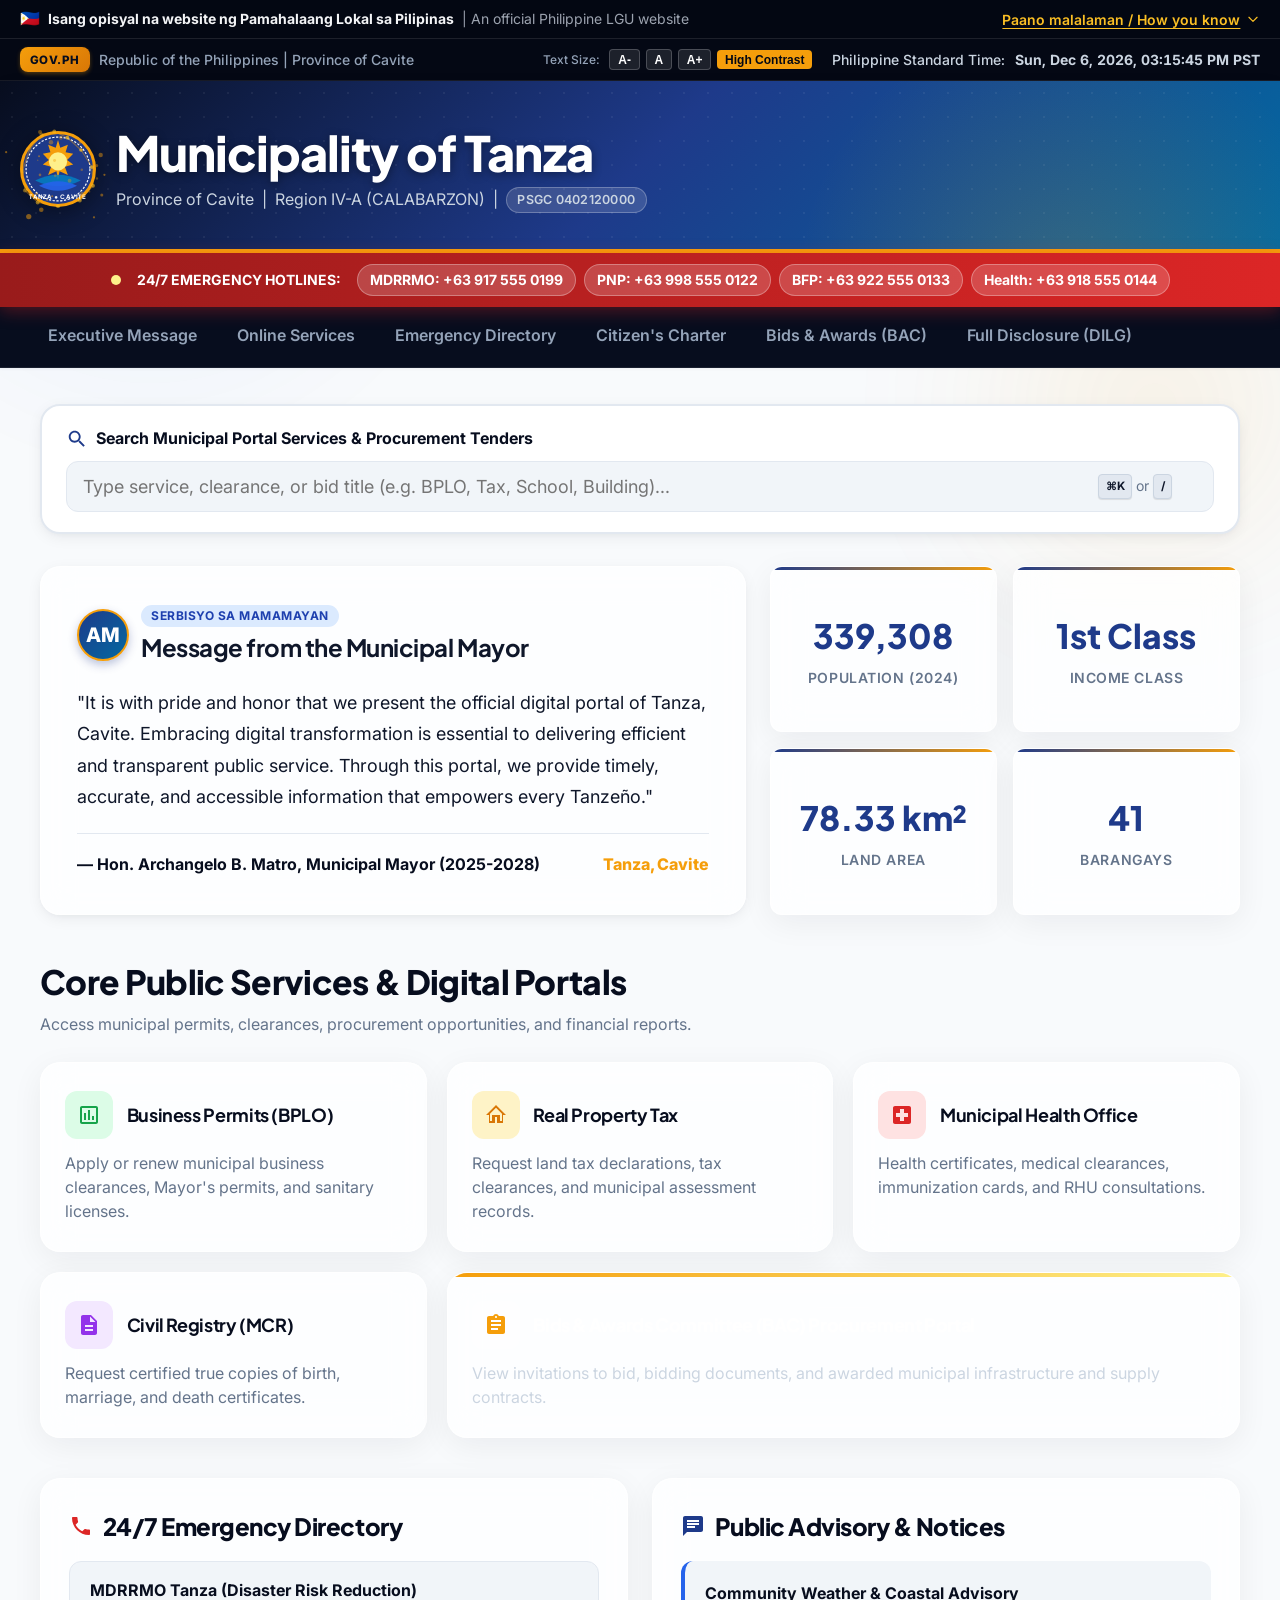
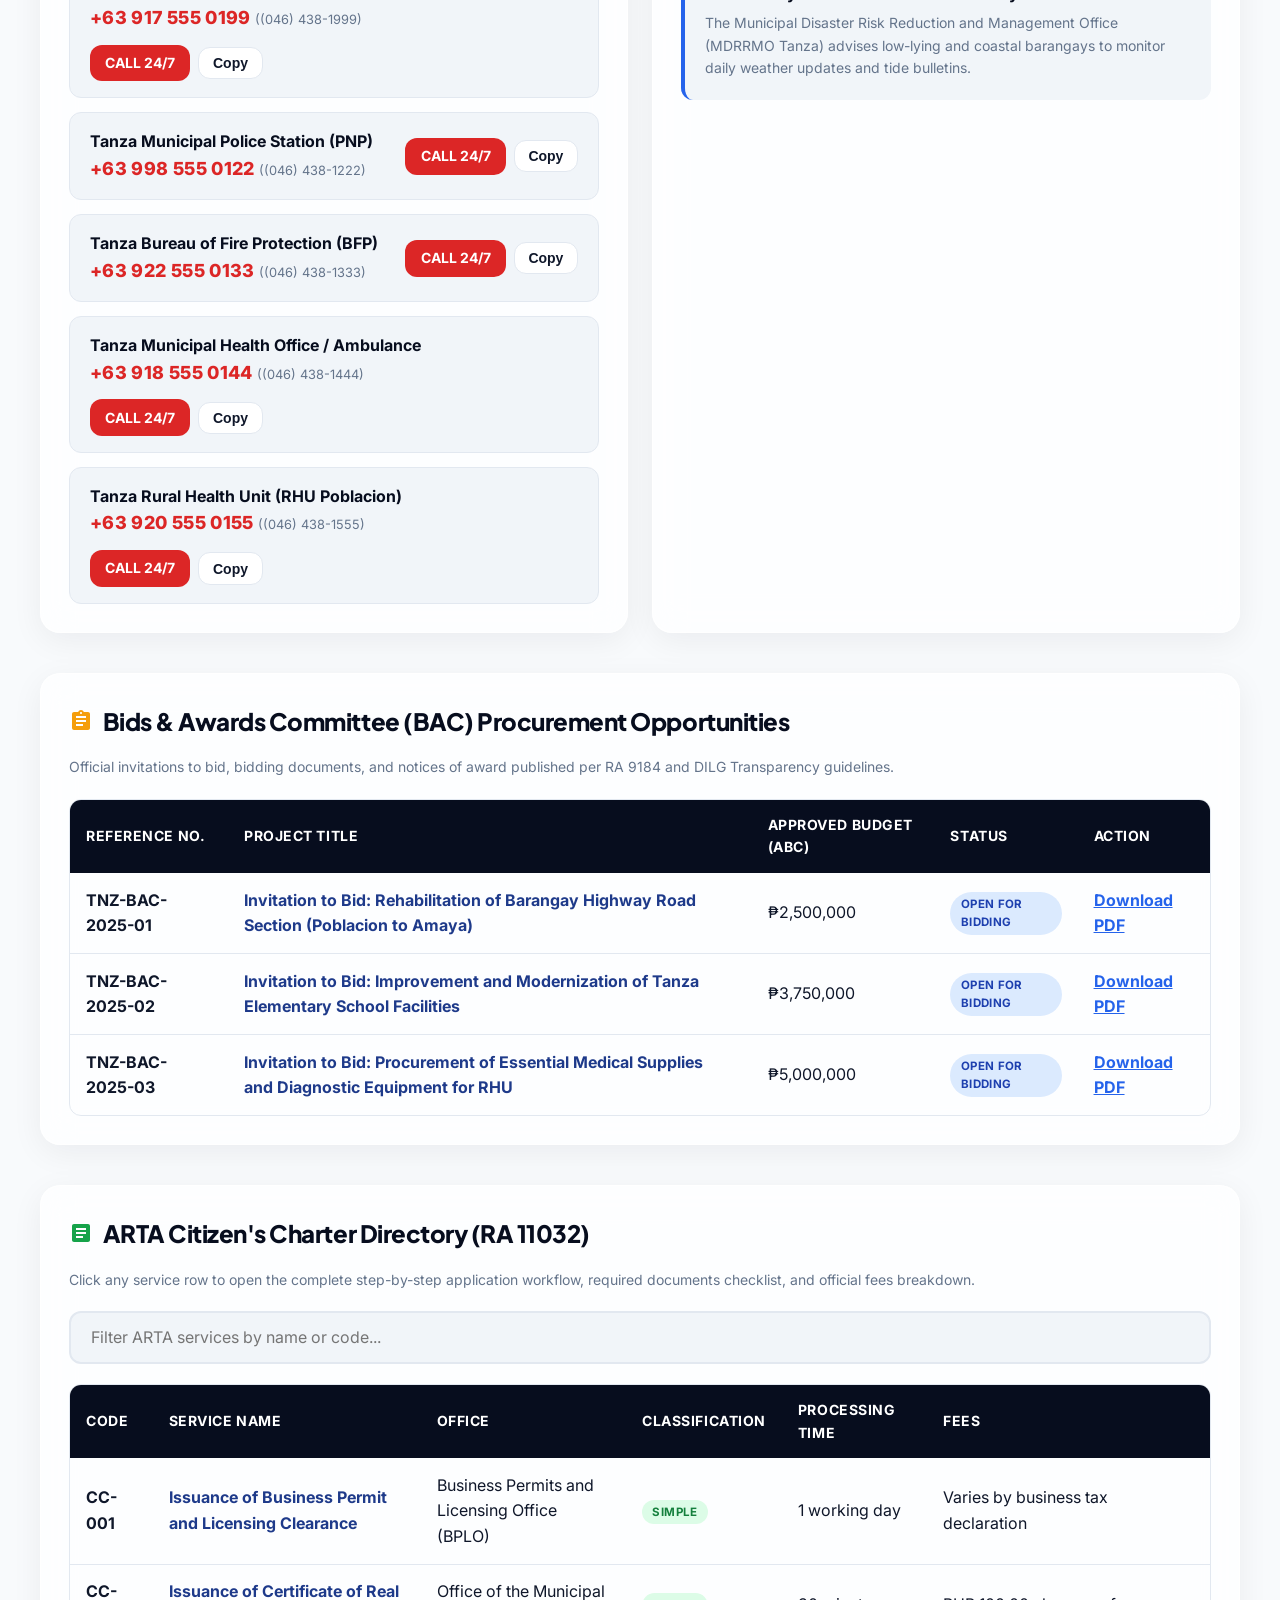
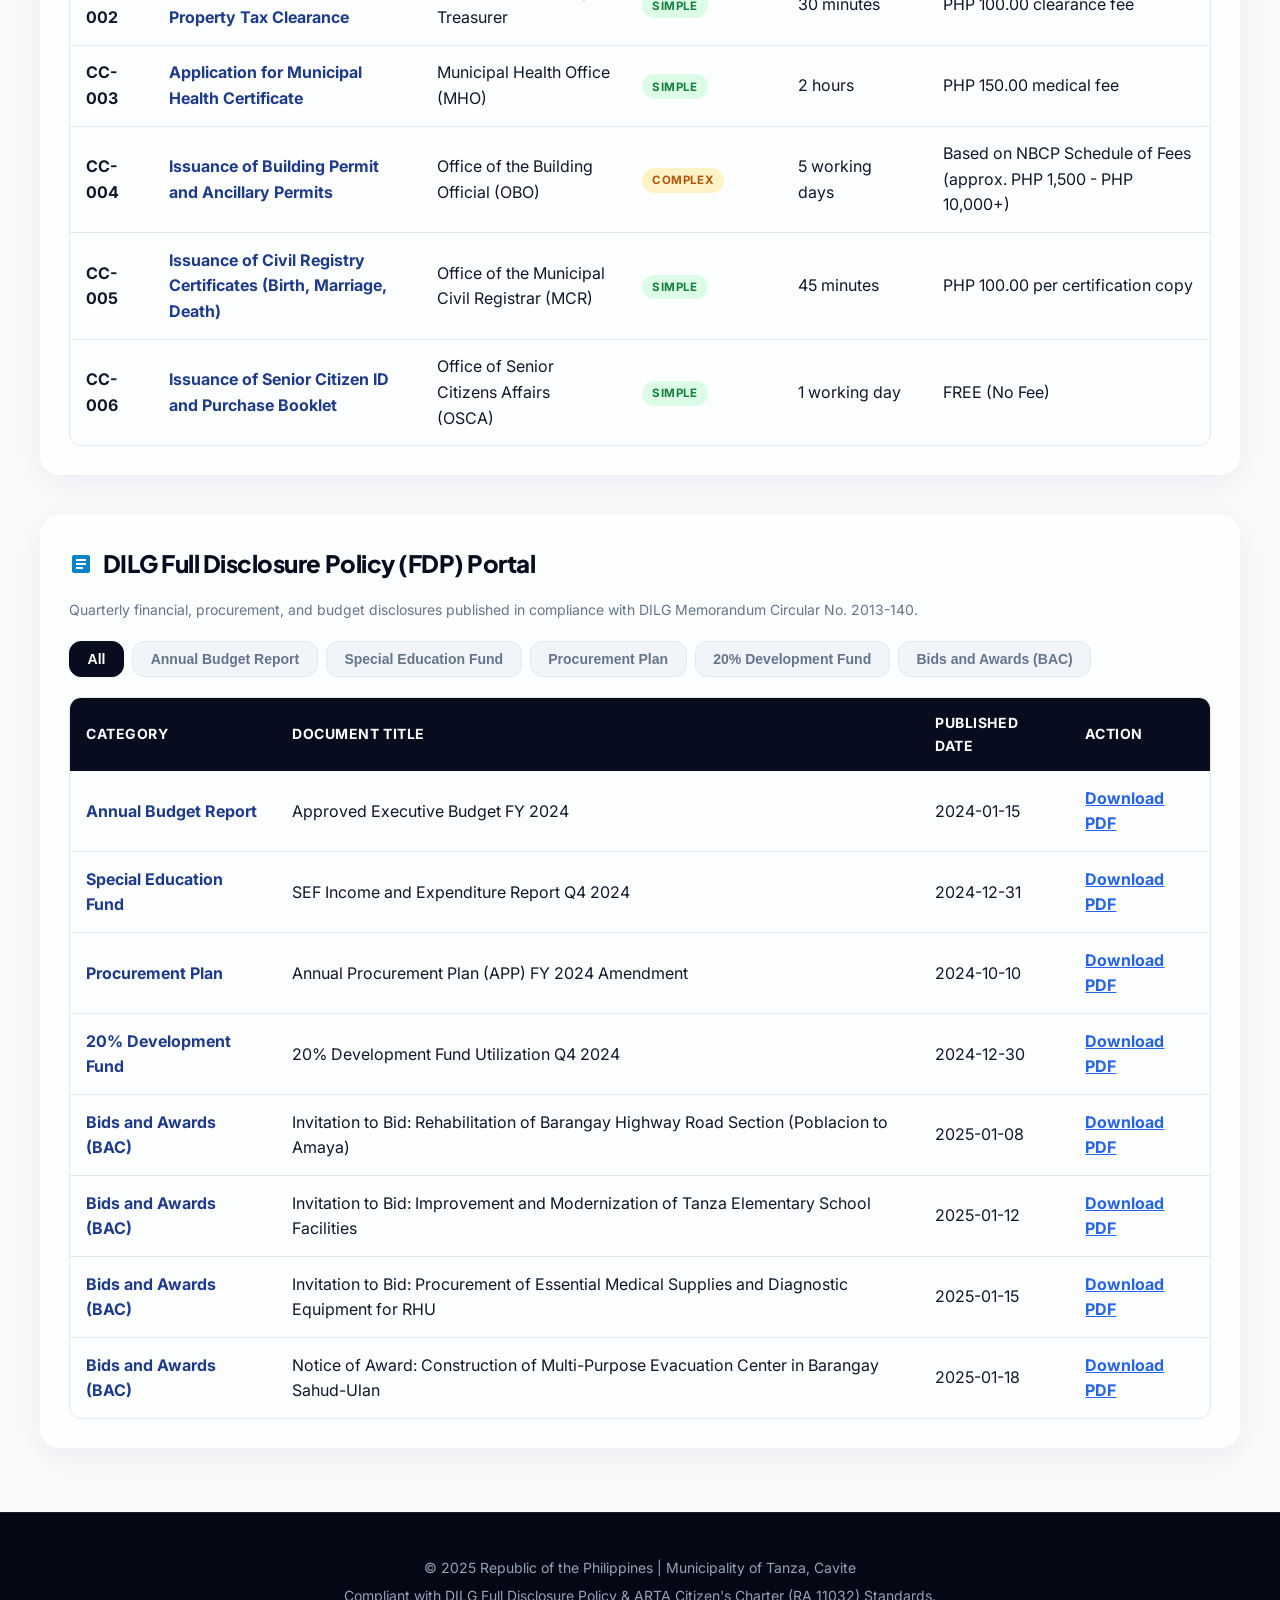
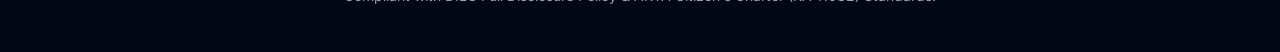
==== index.html @ f2e86cd0 "feat(ui): add interactive 3D floating seal canvas, glassmorphism blur cards, animated glow orbs, and" ====
<!DOCTYPE html>
<html lang="en">
<head>
  <meta charset="UTF-8">
  <meta name="viewport" content="width=device-width, initial-scale=1.0">
  <title>Municipality of Tanza, Cavite - Official LGU Digital Portal</title>
  
  <!-- Preconnect and Google Fonts -->
  <link rel="preconnect" href="https://fonts.googleapis.com">
  <link rel="preconnect" href="https://fonts.gstatic.com" crossorigin>
  <link href="https://fonts.googleapis.com/css2?family=Inter:wght@400;500;600;700&family=Plus+Jakarta+Sans:wght@600;700;800&display=swap" rel="stylesheet">
  
  <!-- Cache-Busted Stylesheet -->
  <link rel="stylesheet" href="css/style.css?v=6.0.0">
</head>
<body>

  <!-- Ambient Background Glow Orbs for Glassmorphism Depth -->
  <div class="hero-orb orb-1" aria-hidden="true"></div>
  <div class="hero-orb orb-2" aria-hidden="true"></div>

  <!-- [00] USWDS/SGDS Style Official Government Verification Banner -->
  <div id="ph-gov-banner" class="official-gov-banner" aria-label="Official Government Banner">
    <div class="gov-banner-container">
      <div class="gov-banner-text">
        <span class="gov-flag-icon" aria-hidden="true">🇵🇭</span>
        <span>
          <strong>Isang opisyal na website ng Pamahalaang Lokal sa Pilipinas</strong>
          <span class="gov-banner-sub">| An official Philippine LGU website</span>
        </span>
      </div>

      <button type="button" 
              id="gov-banner-toggle" 
              aria-expanded="false" 
              aria-controls="gov-banner-details" 
              class="gov-banner-btn">
        <span>Paano malalaman / How you know</span>
        <svg id="gov-banner-chevron" class="gov-chevron-icon" viewBox="0 0 24 24" fill="none" stroke="currentColor">
          <path stroke-linecap="round" stroke-linejoin="round" stroke-width="2" d="M19 9l-7 7-7-7"/>
        </svg>
      </button>
    </div>

    <!-- Collapsible Verification Panel -->
    <div id="gov-banner-details" class="gov-banner-details" hidden>
      <div class="gov-banner-details-grid">
        <div class="gov-verify-card">
          <div class="gov-verify-icon">
            <svg viewBox="0 0 24 24" fill="none" stroke="currentColor"><path stroke-linecap="round" stroke-linejoin="round" stroke-width="2" d="M19.428 15.428a2 2 0 00-1.022-.547l-2.387-.477a6 6 0 00-3.86.517l-.318.158a6 6 0 01-3.86.517L6.05 15.21a2 2 0 00-1.806.547M8 4h8l-1 1v5.172a2 2 0 00.586 1.414l5 5c1.26 1.26.367 3.414-1.415 3.414H4.828c-1.782 0-2.674-2.154-1.414-3.414l5-5A2 2 0 009 10.172V5L8 4z"/></svg>
          </div>
          <div>
            <strong>Opisyal na Domain (.gov.ph)</strong>
            <p>Ang mga opisyal na website ng pamahalaan sa Pilipinas ay nagtatapos sa <strong>.gov.ph</strong>. Siguraduhing nasa opisyal na domain ka bago magbigay ng sensitibong impormasyon.</p>
          </div>
        </div>

        <div class="gov-verify-card">
          <div class="gov-verify-icon lock">
            <svg viewBox="0 0 24 24" fill="none" stroke="currentColor"><path stroke-linecap="round" stroke-linejoin="round" stroke-width="2" d="M12 15v2m-6 4h12a2 2 0 002-2v-6a2 2 0 00-2-2H6a2 2 0 00-2 2v6a2 2 0 002 2zm10-10V7a4 4 0 00-8 0v4h8z"/></svg>
          </div>
          <div>
            <strong>Ligtas na Encrypted Koneksyon (HTTPS)</strong>
            <p>Tingnan ang lock icon sa browser address bar. Ang <strong>https://</strong> ay nagpapatunay na naka-encrypt at ligtas ang iyong datos.</p>
          </div>
        </div>
      </div>
    </div>
  </div>

  <!-- [01] Top Utility & Accessibility Bar -->
  <div class="top-gov-bar">
    <div class="top-gov-container">
      <div class="gov-brand">
        <span class="seal-badge">GOV.PH</span>
        <span>Republic of the Philippines | Province of Cavite</span>
      </div>

      <!-- Accessibility & Time Controls -->
      <div class="utility-controls-group">
        <div class="a11y-btn-group" aria-label="Accessibility Text Resize">
          <span class="a11y-label">Text Size:</span>
          <button type="button" id="btn-font-decrease" class="a11y-btn" title="Decrease font size">A-</button>
          <button type="button" id="btn-font-reset" class="a11y-btn" title="Reset font size">A</button>
          <button type="button" id="btn-font-increase" class="a11y-btn" title="Increase font size">A+</button>
          <button type="button" id="btn-high-contrast" class="a11y-btn contrast-toggle" title="Toggle high contrast mode">
            <span>High Contrast</span>
          </button>
        </div>

        <div class="clock-display">
          <span>Philippine Standard Time:</span>
          <strong id="pst-clock">PST (UTC+8)</strong>
        </div>
      </div>
    </div>
  </div>

  <!-- [02] Glassmorphic Header & Official LGU Emblem -->
  <header>
    <div class="header-container">
      <div class="header-brand-group">
        <!-- 3D Interactive Canvas & Official Tanza LGU Seal SVG Emblem -->
        <div class="seal-3d-wrapper">
          <canvas id="hero-3d-canvas" class="hero-3d-canvas" width="100" height="100" aria-label="Interactive 3D Seal Emblem"></canvas>
          <svg class="lgu-seal-svg" viewBox="0 0 100 100" aria-label="Official Seal of Tanza, Cavite">
            <circle cx="50" cy="50" r="48" fill="#1e3a8a" stroke="#f59e0b" stroke-width="4"/>
            <circle cx="50" cy="50" r="42" fill="none" stroke="#ffffff" stroke-width="1.5" stroke-dasharray="3 2"/>
            <path d="M50 12 L53 22 L63 18 L60 28 L70 30 L62 38 L70 44 L59 47 L63 58 L52 53 L50 64 L48 53 L37 58 L41 47 L30 44 L38 38 L30 30 L40 28 L37 18 L47 22 Z" fill="#f59e0b"/>
            <path d="M20 65 Q 50 50 80 65 Q 50 80 20 65 Z" fill="#0284c7" opacity="0.8"/>
            <path d="M25 72 Q 50 60 75 72 Q 50 85 25 72 Z" fill="#2563eb" opacity="0.9"/>
            <circle cx="50" cy="40" r="12" fill="#fef08a"/>
            <text x="50" y="90" font-family="'Plus Jakarta Sans', sans-serif" font-size="8" font-weight="800" fill="#ffffff" text-anchor="middle" letter-spacing="1">TANZA • CAVITE</text>
          </svg>
        </div>

        <div class="lgu-title" id="lgu-header-info">
          <h1>Municipality of Tanza</h1>
          <p>
            <span>Province of Cavite</span> | 
            <span>Region IV-A (CALABARZON)</span> | 
            <span class="psgc-pill">PSGC 0402120000</span>
          </p>
        </div>
      </div>
    </div>
  </header>

  <!-- [03] Sticky Emergency Alert Bar (Pinned Top) -->
  <div class="sticky-emergency-bar">
    <div class="emergency-pulse-dot" aria-hidden="true"></div>
    <span><strong>24/7 EMERGENCY HOTLINES:</strong></span>
    <div class="emergency-hotline-pills">
      <a href="tel:+639175550199" class="hotline-pill">MDRRMO: +63 917 555 0199</a>
      <a href="tel:+639985550122" class="hotline-pill">PNP: +63 998 555 0122</a>
      <a href="tel:+639225550133" class="hotline-pill">BFP: +63 922 555 0133</a>
      <a href="tel:+639185550144" class="hotline-pill">Health: +63 918 555 0144</a>
    </div>
  </div>

  <!-- [04] Primary Navigation -->
  <nav>
    <div class="nav-container">
      <a href="#about">Executive Message</a>
      <a href="#services">Online Services</a>
      <a href="#emergency">Emergency Directory</a>
      <a href="#charter">Citizen's Charter</a>
      <a href="#bac">Bids &amp; Awards (BAC)</a>
      <a href="#fdp">Full Disclosure (DILG)</a>
    </div>
  </nav>

  <main>
    <!-- [04.5] Universal One-Search Hero Banner -->
    <section class="universal-search-hero" aria-label="Universal Portal Search">
      <div class="universal-search-box">
        <label for="universal-search-input" class="search-label-title">
          <svg style="width:22px;height:22px;fill:var(--color-primary);" viewBox="0 0 24 24"><path d="M15.5 14h-.79l-.28-.27C15.41 12.59 16 11.11 16 9.5 16 5.91 13.09 3 9.5 3S3 5.91 3 9.5 5.91 16 9.5 16c1.61 0 3.09-.59 4.23-1.57l.27.28v.79l5 4.99L20.49 19l-4.99-5zm-6 0C7.01 14 5 11.99 5 9.5S7.01 5 9.5 5 14 7.01 14 9.5 11.99 14 9.5 14z"/></svg>
          Search Municipal Portal Services &amp; Procurement Tenders
        </label>
        <div class="search-input-wrapper">
          <input type="text" id="universal-search-input" class="universal-input" placeholder="Type service, clearance, or bid title (e.g. BPLO, Tax, School, Building)...">
          <div class="search-shortcut-hint">
            <kbd class="kbd-pill">⌘K</kbd> or <kbd class="kbd-pill">/</kbd>
          </div>
          <button type="button" id="universal-search-clear" class="search-clear-btn" title="Clear search">&times;</button>
        </div>
      </div>
    </section>

    <!-- [05] Executive Hero Section (Asymmetrical Split Grid) -->
    <section id="about" class="executive-hero">
      <div id="lgu-overview" class="glass-card">
        <div class="executive-hero-header">
          <div class="mayor-avatar-badge" title="Mayor Archangelo B. Matro">AM</div>
          <div>
            <span class="executive-badge">Serbisyo sa Mamamayan</span>
            <h2>Message from the Municipal Mayor</h2>
          </div>
        </div>
        <div class="executive-quote" id="mayor-message-box">
          Loading executive message...
        </div>
      </div>

      <!-- Quick Municipal Stats Bento Grid -->
      <div class="stat-grid">
        <div class="stat-card glass-card">
          <div class="stat-value" data-count="339308">339,308</div>
          <div class="stat-label">Population (2024)</div>
        </div>
        <div class="stat-card glass-card">
          <div class="stat-value">1st Class</div>
          <div class="stat-label">Income Class</div>
        </div>
        <div class="stat-card glass-card">
          <div class="stat-value" data-count="78.33" data-decimals="2" data-suffix=" km²">78.33 km²</div>
          <div class="stat-label">Land Area</div>
        </div>
        <div class="stat-card glass-card">
          <div class="stat-value" data-count="41">41</div>
          <div class="stat-label">Barangays</div>
        </div>
      </div>
    </section>

    <!-- [06] Core Public Services Bento Grid -->
    <section id="services" style="margin-bottom: 2.5rem;">
      <div class="section-title-group">
        <h2>Core Public Services &amp; Digital Portals</h2>
        <p>Access municipal permits, clearances, procurement opportunities, and financial reports.</p>
      </div>

      <div class="service-actions-grid">
        <!-- Card 1: Business Permits -->
        <a href="#charter" class="action-card glass-card">
          <div class="action-card-header">
            <div class="action-card-icon" style="background: #dcfce7; color: #16a34a;">
              <svg viewBox="0 0 24 24"><path d="M19 3H5c-1.1 0-2 .9-2 2v14c0 1.1.9 2 2 2h14c1.1 0 2-.9 2-2V5c0-1.1-.9-2-2-2zm0 16H5V5h14v14zM7 10h2v7H7zm4-3h2v10h-2zm4 6h2v4h-2z"/></svg>
            </div>
            <h3>Business Permits (BPLO)</h3>
          </div>
          <p>Apply or renew municipal business clearances, Mayor's permits, and sanitary licenses.</p>
        </a>

        <!-- Card 2: Real Property Tax -->
        <a href="#charter" class="action-card glass-card">
          <div class="action-card-header">
            <div class="action-card-icon" style="background: #fef3c7; color: #d97706;">
              <svg viewBox="0 0 24 24"><path d="M12 2L2 12h3v8h6v-6h2v6h6v-8h3L12 2zm0 2.84L18 10.8v7.2h-2v-6H8v6H6v-7.2l6-5.96z"/></svg>
            </div>
            <h3>Real Property Tax</h3>
          </div>
          <p>Request land tax declarations, tax clearances, and municipal assessment records.</p>
        </a>

        <!-- Card 3: Municipal Health Office -->
        <a href="#charter" class="action-card glass-card">
          <div class="action-card-header">
            <div class="action-card-icon" style="background: #fee2e2; color: #dc2626;">
              <svg viewBox="0 0 24 24"><path d="M19 3H5c-1.1 0-1.99.9-1.99 2L3 19c0 1.1.89 2 1.99 2H19c1.1 0 2-.9 2-2V5c0-1.1-.9-2-2-2zm-1 11h-4v4h-4v-4H6v-4h4V6h4v4h4v4z"/></svg>
            </div>
            <h3>Municipal Health Office</h3>
          </div>
          <p>Health certificates, medical clearances, immunization cards, and RHU consultations.</p>
        </a>

        <!-- Card 4: Civil Registry -->
        <a href="#charter" class="action-card glass-card">
          <div class="action-card-header">
            <div class="action-card-icon" style="background: #f3e8ff; color: #9333ea;">
              <svg viewBox="0 0 24 24"><path d="M14 2H6c-1.1 0-1.99.9-1.99 2L4 20c0 1.1.89 2 1.99 2H18c1.1 0 2-.9 2-2V8l-6-6zm2 16H8v-2h8v2zm0-4H8v-2h8v2zm-3-5V3.5L18.5 9H13z"/></svg>
            </div>
            <h3>Civil Registry (MCR)</h3>
          </div>
          <p>Request certified true copies of birth, marriage, and death certificates.</p>
        </a>

        <!-- Card 5: BAC Procurement Spotlight (Feature Span) -->
        <a href="#bac" class="action-card feature-span glass-card">
          <div class="action-card-header">
            <div class="action-card-icon">
              <svg viewBox="0 0 24 24"><path d="M19 3h-4.18C14.4 1.84 13.3 1 12 1c-1.3 0-2.4.84-2.82 2H5c-1.1 0-2 .9-2 2v14c0 1.1.9 2 2 2h14c1.1 0 2-.9 2-2V5c0-1.1-.9-2-2-2zm-7 0c.55 0 1 .45 1 1s-.45 1-1 1-1-.45-1-1 .45-1 1-1zm2 14H7v-2h7v2zm3-4H7v-2h10v2zm0-4H7V7h10v2z"/></svg>
            </div>
            <h3>Bids &amp; Awards Committee (BAC) Procurement Portal</h3>
          </div>
          <p>View invitations to bid, bidding documents, and awarded municipal infrastructure and supply contracts.</p>
        </a>
      </div>
    </section>

    <!-- [07] 2-Column Grid: Hotlines & Public Advisory -->
    <div class="grid">
      <!-- 24/7 Emergency Directory -->
      <section id="emergency" class="card glass-card">
        <h2>
          <svg style="width:24px;height:24px;fill:#dc2626;" viewBox="0 0 24 24"><path d="M20 15.5c-1.25 0-2.45-.2-3.57-.57-.35-.11-.74-.03-1.02.24l-2.2 2.2c-2.83-1.44-5.15-3.75-6.59-6.59l2.2-2.21c.28-.26.36-.65.25-1C8.7 6.45 8.5 5.25 8.5 4c0-.55-.45-1-1-1H4c-.55 0-1 .45-1 1 0 9.39 7.61 17 17 17 .55 0 1-.45 1-1v-3.5c0-.55-.45-1-1-1z"/></svg>
          24/7 Emergency Directory
        </h2>
        <ul id="emergency-contacts" class="emergency-list">
          <li class="emergency-item">Loading emergency directory...</li>
        </ul>
      </section>

      <!-- Public Advisory & Press Releases -->
      <section id="announcements" class="card glass-card">
        <h2>
          <svg style="width:24px;height:24px;fill:#1e3a8a;" viewBox="0 0 24 24"><path d="M20 2H4c-1.1 0-1.99.9-1.99 2L2 22l4-4h14c1.1 0 2-.9 2-2V4c0-1.1-.9-2-2-2zM6 9h12v2H6V9zm8 5H6v-2h8v2zm4-6H6V6h12v2z"/></svg>
          Public Advisory &amp; Notices
        </h2>
        <div style="background-color: var(--bg-card-alt); padding: 1.25rem; border-radius: var(--radius-md); border-left: 4px solid var(--color-primary-light);">
          <p style="font-weight: 700; color: var(--color-primary-dark); font-size: var(--text-sm);">Community Weather &amp; Coastal Advisory</p>
          <p style="font-size: var(--text-xs); color: var(--text-muted); margin-top: 0.35rem; line-height: 1.6;">
            The Municipal Disaster Risk Reduction and Management Office (MDRRMO Tanza) advises low-lying and coastal barangays to monitor daily weather updates and tide bulletins.
          </p>
        </div>
      </section>
    </div>

    <!-- [08] Bids and Awards Committee (BAC) Section -->
    <section id="bac" class="card glass-card" style="margin-bottom: 2.5rem;">
      <h2>
        <svg style="width:24px;height:24px;fill:#f59e0b;" viewBox="0 0 24 24"><path d="M19 3h-4.18C14.4 1.84 13.3 1 12 1c-1.3 0-2.4.84-2.82 2H5c-1.1 0-2 .9-2 2v14c0 1.1.9 2 2 2h14c1.1 0 2-.9 2-2V5c0-1.1-.9-2-2-2zm-7 0c.55 0 1 .45 1 1s-.45 1-1 1-1-.45-1-1 .45-1 1-1zm2 14H7v-2h7v2zm3-4H7v-2h10v2zm0-4H7V7h10v2z"/></svg>
        Bids &amp; Awards Committee (BAC) Procurement Opportunities
      </h2>
      <p style="margin-bottom: 1.25rem; font-size: var(--text-xs); color: var(--text-muted);">
        Official invitations to bid, bidding documents, and notices of award published per RA 9184 and DILG Transparency guidelines.
      </p>
      
      <div class="table-responsive">
        <table>
          <thead>
            <tr>
              <th>Reference No.</th>
              <th>Project Title</th>
              <th>Approved Budget (ABC)</th>
              <th>Status</th>
              <th>Action</th>
            </tr>
          </thead>
          <tbody id="bac-table-body">
            <tr><td colspan="5">Loading procurement notices...</td></tr>
          </tbody>
        </table>
      </div>
    </section>

    <!-- [09] ARTA Citizen's Charter Section -->
    <section id="charter" class="card glass-card" style="margin-bottom: 2.5rem;">
      <h2>
        <svg style="width:24px;height:24px;fill:#16a34a;" viewBox="0 0 24 24"><path d="M19 3H5c-1.1 0-2 .9-2 2v14c0 1.1.9 2 2 2h14c1.1 0 2-.9 2-2V5c0-1.1-.9-2-2-2zm-5 14H7v-2h7v2zm3-4H7v-2h10v2zm0-4H7V7h10v2z"/></svg>
        ARTA Citizen's Charter Directory (RA 11032)
      </h2>
      <p style="margin-bottom: 1.25rem; font-size: var(--text-xs); color: var(--text-muted);">
        Click any service row to open the complete step-by-step application workflow, required documents checklist, and official fees breakdown.
      </p>
      <input type="text" id="charter-search" class="search-input" placeholder="Filter ARTA services by name or code...">
      <div class="table-responsive">
        <table>
          <thead>
            <tr>
              <th>Code</th>
              <th>Service Name</th>
              <th>Office</th>
              <th>Classification</th>
              <th>Processing Time</th>
              <th>Fees</th>
            </tr>
          </thead>
          <tbody id="charter-table-body">
            <tr><td colspan="6">Loading services...</td></tr>
          </tbody>
        </table>
      </div>
    </section>

    <!-- [10] DILG Full Disclosure Policy (FDP) Section -->
    <section id="fdp" class="card glass-card">
      <h2>
        <svg style="width:24px;height:24px;fill:#0284c7;" viewBox="0 0 24 24"><path d="M19 3H5c-1.1 0-2 .9-2 2v14c0 1.1.9 2 2 2h14c1.1 0 2-.9 2-2V5c0-1.1-.9-2-2-2zm-5 14H7v-2h7v2zm3-4H7v-2h10v2zm0-4H7V7h10v2z"/></svg>
        DILG Full Disclosure Policy (FDP) Portal
      </h2>
      <p style="margin-bottom: 1.25rem; font-size: var(--text-xs); color: var(--text-muted);">
        Quarterly financial, procurement, and budget disclosures published in compliance with DILG Memorandum Circular No. 2013-140.
      </p>
      
      <div id="fdp-tabs" class="tab-buttons"></div>

      <div class="table-responsive">
        <table>
          <thead>
            <tr>
              <th>Category</th>
              <th>Document Title</th>
              <th>Published Date</th>
              <th>Action</th>
            </tr>
          </thead>
          <tbody id="fdp-table-body">
            <tr><td colspan="4">Loading FDP documents...</td></tr>
          </tbody>
        </table>
      </div>
    </section>
  </main>

  <!-- Interactive ARTA Citizen's Charter Modal Drawer -->
  <div id="charter-modal" class="modal-overlay" aria-hidden="true">
    <div class="modal-container" role="dialog" aria-modal="true" aria-labelledby="modal-title">
      <div class="modal-header">
        <div>
          <span id="modal-badge" class="badge badge-simple">Classification</span>
          <h3 id="modal-title" style="margin-top: 0.35rem;">Service Title</h3>
          <p id="modal-office" style="font-size: 0.85rem; color: var(--text-muted); margin-top: 0.15rem;">Responsible Office</p>
        </div>
        <button id="modal-close" class="modal-close-btn" aria-label="Close modal">&times;</button>
      </div>
      
      <div class="modal-section">
        <h4>Required Documents Checklist</h4>
        <ul id="modal-requirements" class="modal-list">
          <li>Loading requirements...</li>
        </ul>
      </div>

      <div class="modal-section">
        <h4>Step-by-Step Application Procedure</h4>
        <ul id="modal-steps" class="modal-list">
          <li>Loading procedural steps...</li>
        </ul>
      </div>

      <div style="display: flex; justify-content: space-between; align-items: center; background: var(--bg-card-alt); padding: 0.85rem 1rem; border-radius: var(--radius-sm); font-size: 0.85rem;">
        <div><strong>Processing Time:</strong> <span id="modal-time">0 Days</span></div>
        <div><strong>Fees:</strong> <span id="modal-fees">₱0.00</span></div>
      </div>
    </div>
  </div>

  <!-- Toast Notification Bar -->
  <div id="toast-bar" class="toast-notification" aria-live="polite">Phone number copied to clipboard!</div>

  <footer>
    <p>&copy; 2025 Republic of the Philippines | Municipality of Tanza, Cavite</p>
    <p style="margin-top: 0.35rem;">Compliant with DILG Full Disclosure Policy &amp; ARTA Citizen's Charter (RA 11032) Standards.</p>
  </footer>

  <script src="js/app.js"></script>
</body>
</html>
---- css/style.css ----
/* ==========================================================================
   LGU PH Web - Municipality of Tanza Digital Portal Design System
   Worldwide Government Design Standard Specification (USWDS, SGDS, GOV.UK)
   ========================================================================== */

@import url('https://fonts.googleapis.com/css2?family=Inter:wght@400;500;600;700&family=Plus+Jakarta+Sans:wght@600;700;800&display=swap');

:root {
  /* Brand & Palette (Deep Civic Navy / Sky Slate / Heritage Gold Accent) */
  --color-primary-dark: #070d1e;       /* Slate 950 - Primary Backgrounds / Header */
  --color-primary: #1e3a8a;            /* Blue 900 - Brand Civic Anchor */
  --color-primary-light: #2563eb;      /* Blue 600 - Interactive Highlights */
  --color-accent: #f59e0b;             /* Amber 500 - Gold Heritage & CTA Accent */
  --color-accent-hover: #d97706;       /* Amber 600 - Pressed Gold Accent */
  
  /* Status & Severity Colors */
  --color-emergency: #dc2626;          /* Red 600 - 24/7 Sticky Ticker & Hotlines */
  --color-emergency-bg: #fef2f2;       /* Red 50 - Emergency Card BG */
  --color-success: #16a34a;            /* Green 600 - Simple ARTA / Active Badges */
  --color-warning: #d97706;            /* Amber 600 - Complex ARTA Badges */
  --color-info: #0284c7;               /* Sky 600 - Technical / Notice Badges */

  /* Neutral Surface Layers */
  --bg-page: #f8fafc;                  /* Slate 50 - Main Page Background */
  --bg-card: #ffffff;                  /* Pure White - Primary Containers */
  --bg-card-alt: #f1f5f9;              /* Slate 100 - Secondary Inputs & Tables */
  --bg-glass: rgba(7, 13, 30, 0.88);   /* Translucent Dark Glass Header */
  
  /* Typography & Text Contrast */
  --font-sans: 'Inter', system-ui, -apple-system, BlinkMacSystemFont, "Segoe UI", Roboto, sans-serif;
  --font-heading: 'Plus Jakarta Sans', system-ui, -apple-system, sans-serif;
  --text-main: #0f172a;                /* High Contrast Text (Slate 900) */
  --text-muted: #64748b;               /* Secondary Subtitles (Slate 500) */
  --text-inverse: #ffffff;             /* Light Text for Dark Banners */
  
  /* Typography Scale */
  --text-xs: clamp(0.75rem, 0.7rem + 0.25vw, 0.875rem);
  --text-sm: clamp(0.875rem, 0.8rem + 0.35vw, 1rem);
  --text-base: clamp(1rem, 0.95rem + 0.25vw, 1.125rem);
  --text-lg: clamp(1.25rem, 1.15rem + 0.5vw, 1.5rem);
  --text-xl: clamp(1.5rem, 1.3rem + 1vw, 2.25rem);
  --text-2xl: clamp(2rem, 1.6rem + 1.8vw, 3.25rem);

  /* Layout Elevation & Borders */
  --border-light: #e2e8f0;
  --border-focus: #3b82f6;
  --radius-sm: 8px;
  --radius-md: 12px;
  --radius-lg: 20px;
  --radius-full: 9999px;

  /* Shadows */
  --shadow-sm: 0 1px 3px rgba(15, 23, 42, 0.05);
  --shadow-md: 0 4px 16px -2px rgba(15, 23, 42, 0.08), 0 2px 6px -1px rgba(15, 23, 42, 0.04);
  --shadow-lg: 0 12px 32px -4px rgba(15, 23, 42, 0.12), 0 4px 12px -2px rgba(15, 23, 42, 0.06);

  /* Motion Curves */
  --ease-apple: cubic-bezier(0.16, 1, 0.3, 1);
  --transition-fast: 150ms var(--ease-apple);
  --transition-normal: 250ms var(--ease-apple);
}

/* Accessibility Font Scale Overrides */
html.text-scale-sm { font-size: 90%; }
html.text-scale-lg { font-size: 110%; }
html.text-scale-xl { font-size: 120%; }

* {
  box-sizing: border-box;
  margin: 0;
  padding: 0;
}

body {
  font-family: var(--font-sans);
  color: var(--text-main);
  background-color: var(--bg-page);
  line-height: 1.6;
  -webkit-font-smoothing: antialiased;
}

h1, h2, h3, h4, h5 {
  font-family: var(--font-heading);
  letter-spacing: -0.02em;
}

/* ==========================================================================
   00. Official Government Verification Banner (USWDS & SGDS Inspired)
   ========================================================================== */
.official-gov-banner {
  background-color: #030712;
  color: #f3f4f6;
  font-size: var(--text-xs);
  padding: 0.4rem 1.25rem;
  border-bottom: 1px solid rgba(255, 255, 255, 0.1);
}

.gov-banner-container {
  max-width: 1240px;
  margin: 0 auto;
  display: flex;
  justify-content: space-between;
  align-items: center;
  flex-wrap: wrap;
  gap: 0.5rem;
}

.gov-banner-text {
  display: flex;
  align-items: center;
  gap: 0.5rem;
}

.gov-flag-icon {
  font-size: 1rem;
}

.gov-banner-sub {
  color: #9ca3af;
  margin-left: 0.25rem;
}

@media (max-width: 640px) {
  .gov-banner-sub { display: none; }
}

.gov-banner-btn {
  background: transparent;
  border: none;
  color: #fbbf24;
  font-family: var(--font-sans);
  font-size: var(--text-xs);
  font-weight: 600;
  cursor: pointer;
  display: flex;
  align-items: center;
  gap: 0.35rem;
  text-decoration: underline;
  text-underline-offset: 3px;
  transition: var(--transition-fast);
}

.gov-banner-btn:hover {
  color: #fef08a;
}

.gov-chevron-icon {
  width: 14px;
  height: 14px;
  transition: transform var(--transition-fast);
}

.gov-banner-btn[aria-expanded="true"] .gov-chevron-icon {
  transform: rotate(180deg);
}

/* Collapsible Panel */
.gov-banner-details {
  background-color: #0b1329;
  border-top: 1px solid rgba(255, 255, 255, 0.1);
  padding: 1rem 1.25rem;
  margin-top: 0.4rem;
}

.gov-banner-details-grid {
  max-width: 1240px;
  margin: 0 auto;
  display: grid;
  grid-template-columns: repeat(2, 1fr);
  gap: 1rem;
}

@media (max-width: 768px) {
  .gov-banner-details-grid {
    grid-template-columns: 1fr;
  }
}

.gov-verify-card {
  background: rgba(255, 255, 255, 0.05);
  border: 1px solid rgba(255, 255, 255, 0.1);
  border-radius: var(--radius-sm);
  padding: 0.85rem;
  display: flex;
  gap: 0.75rem;
  font-size: 0.8rem;
  color: #d1d5db;
}

.gov-verify-card strong {
  color: #ffffff;
  display: block;
  margin-bottom: 0.2rem;
}

.gov-verify-icon {
  width: 32px;
  height: 32px;
  background: rgba(37, 99, 235, 0.2);
  color: #60a5fa;
  border-radius: 6px;
  display: flex;
  align-items: center;
  justify-content: center;
  flex-shrink: 0;
}

.gov-verify-icon.lock {
  background: rgba(22, 163, 74, 0.2);
  color: #4ade80;
}

.gov-verify-icon svg {
  width: 18px;
  height: 18px;
}

/* ==========================================================================
   01. Top Utility & Accessibility Bar
   ========================================================================== */
.top-gov-bar {
  background-color: #040814;
  color: #94a3b8;
  padding: 0.5rem 1.25rem;
  font-size: var(--text-xs);
  font-weight: 500;
  border-bottom: 1px solid rgba(255, 255, 255, 0.08);
}

.top-gov-container {
  max-width: 1240px;
  margin: 0 auto;
  display: flex;
  justify-content: space-between;
  align-items: center;
  flex-wrap: wrap;
  gap: 0.75rem;
}

.gov-brand {
  display: flex;
  align-items: center;
  gap: 0.6rem;
}

.seal-badge {
  background: linear-gradient(135deg, #f59e0b 0%, #d97706 100%);
  color: var(--color-primary-dark);
  font-weight: 800;
  padding: 0.2rem 0.6rem;
  border-radius: var(--radius-sm);
  font-size: 0.72rem;
  letter-spacing: 0.05em;
  box-shadow: 0 2px 4px rgba(245, 158, 11, 0.3);
}

.utility-controls-group {
  display: flex;
  align-items: center;
  gap: 1.25rem;
  flex-wrap: wrap;
}

.a11y-btn-group {
  display: flex;
  align-items: center;
  gap: 0.35rem;
}

.a11y-label {
  color: #94a3b8;
  font-size: 0.75rem;
  margin-right: 0.25rem;
}

.a11y-btn {
  background: rgba(255, 255, 255, 0.1);
  border: 1px solid rgba(255, 255, 255, 0.2);
  color: #ffffff;
  padding: 0.15rem 0.5rem;
  border-radius: 4px;
  font-size: 0.75rem;
  font-weight: 700;
  cursor: pointer;
  transition: var(--transition-fast);
}

.a11y-btn:hover {
  background: #ffffff;
  color: #040814;
}

.a11y-btn.contrast-toggle {
  background: #f59e0b;
  color: #040814;
  border: none;
}

.a11y-btn.contrast-toggle:hover {
  background: #ffffff;
}

.clock-display {
  display: flex;
  align-items: center;
  gap: 0.6rem;
  font-feature-settings: "tnum";
  font-variant-numeric: tabular-nums;
  color: #cbd5e1;
}

/* ==========================================================================
   02. Glassmorphic Header & LGU Emblem
   ========================================================================== */
header {
  background: linear-gradient(135deg, #070d1e 0%, #1e3a8a 50%, #0369a1 100%);
  color: var(--text-inverse);
  padding: 2.75rem 1.25rem 2.25rem 1.25rem;
  border-bottom: 4px solid var(--color-accent);
  position: relative;
  overflow: hidden;
  box-shadow: var(--shadow-md);
}

header::before {
  content: "";
  position: absolute;
  top: 0;
  left: 0;
  right: 0;
  bottom: 0;
  background-image: radial-gradient(rgba(255, 255, 255, 0.06) 1px, transparent 1px);
  background-size: 24px 24px;
  pointer-events: none;
}

header::after {
  content: "";
  position: absolute;
  top: -40%;
  right: -5%;
  width: 550px;
  height: 550px;
  background: radial-gradient(circle, rgba(245, 158, 11, 0.18) 0%, rgba(255, 255, 255, 0) 70%);
  pointer-events: none;
}

.header-container {
  max-width: 1240px;
  margin: 0 auto;
  display: flex;
  align-items: center;
  justify-content: space-between;
  flex-wrap: wrap;
  gap: 1.5rem;
  position: relative;
  z-index: 2;
}

.header-brand-group {
  display: flex;
  align-items: center;
  gap: 1.25rem;
}

.lgu-seal-svg {
  width: 76px;
  height: 76px;
  filter: drop-shadow(0 4px 12px rgba(0, 0, 0, 0.4));
  flex-shrink: 0;
}

.lgu-title h1 {
  font-size: var(--text-2xl);
  font-weight: 800;
  color: #ffffff;
  line-height: 1.15;
  margin-bottom: 0.35rem;
  text-shadow: 0 2px 10px rgba(0, 0, 0, 0.4);
}

.lgu-title p {
  color: #cbd5e1;
  font-size: var(--text-sm);
  display: flex;
  align-items: center;
  flex-wrap: wrap;
  gap: 0.5rem;
}

.psgc-pill {
  background: rgba(255, 255, 255, 0.14);
  border: 1px solid rgba(255, 255, 255, 0.25);
  padding: 0.15rem 0.65rem;
  border-radius: var(--radius-full);
  font-size: 0.78rem;
  font-weight: 600;
  letter-spacing: 0.02em;
}

/* ==========================================================================
   03. Sticky Emergency Alert Bar
   ========================================================================== */
.sticky-emergency-bar {
  position: sticky;
  top: 0;
  z-index: 990;
  background: linear-gradient(90deg, #991b1b 0%, #dc2626 100%);
  color: #ffffff;
  padding: 0.65rem 1.25rem;
  display: flex;
  align-items: center;
  justify-content: center;
  flex-wrap: wrap;
  gap: 1rem;
  font-size: var(--text-xs);
  box-shadow: 0 4px 16px rgba(220, 38, 38, 0.35);
}

.emergency-pulse-dot {
  width: 10px;
  height: 10px;
  background-color: #fef08a;
  border-radius: 50%;
  animation: pulse-ring 1.5s infinite;
  flex-shrink: 0;
}

@keyframes pulse-ring {
  0% { transform: scale(0.95); box-shadow: 0 0 0 0 rgba(254, 240, 138, 0.7); }
  70% { transform: scale(1); box-shadow: 0 0 0 8px rgba(254, 240, 138, 0); }
  100% { transform: scale(0.95); box-shadow: 0 0 0 0 rgba(254, 240, 138, 0); }
}

.emergency-hotline-pills {
  display: flex;
  align-items: center;
  gap: 0.5rem;
  flex-wrap: wrap;
}

.hotline-pill {
  background: rgba(255, 255, 255, 0.18);
  border: 1px solid rgba(255, 255, 255, 0.3);
  color: #ffffff;
  padding: 0.25rem 0.75rem;
  border-radius: var(--radius-full);
  text-decoration: none;
  font-weight: 700;
  transition: var(--transition-fast);
  display: inline-flex;
  align-items: center;
  gap: 0.35rem;
}

.hotline-pill:hover {
  background: #ffffff;
  color: #991b1b;
  transform: translateY(-1px);
}

/* ==========================================================================
   04. Navigation Bar & Universal Search Hero
   ========================================================================== */
nav {
  background-color: var(--color-primary-dark);
  border-bottom: 1px solid rgba(255, 255, 255, 0.08);
  box-shadow: var(--shadow-sm);
}

.nav-container {
  max-width: 1240px;
  margin: 0 auto;
  display: flex;
  align-items: center;
  overflow-x: auto;
  scrollbar-width: none;
  padding: 0 0.5rem;
}

.nav-container::-webkit-scrollbar {
  display: none;
}

nav a {
  color: #94a3b8;
  text-decoration: none;
  padding: 1rem 1.25rem;
  font-weight: 600;
  font-size: var(--text-sm);
  white-space: nowrap;
  transition: var(--transition-fast);
  border-bottom: 3px solid transparent;
  display: flex;
  align-items: center;
  gap: 0.4rem;
}

nav a:hover, nav a:focus {
  color: #ffffff;
  background: rgba(255, 255, 255, 0.05);
  border-bottom-color: var(--color-accent);
}

/* Universal Search Hero Bar */
.universal-search-hero {
  margin-bottom: 2rem;
}

.universal-search-box {
  background: #ffffff;
  border: 2px solid var(--border-light);
  border-radius: var(--radius-lg);
  padding: 1.25rem 1.5rem;
  box-shadow: var(--shadow-md);
  transition: var(--transition-fast);
}

.universal-search-box:focus-within {
  border-color: var(--color-primary-light);
  box-shadow: 0 0 0 4px rgba(59, 130, 246, 0.15);
}

.search-label-title {
  font-size: var(--text-sm);
  font-weight: 700;
  color: var(--color-primary-dark);
  display: flex;
  align-items: center;
  gap: 0.5rem;
  margin-bottom: 0.6rem;
}

.search-input-wrapper {
  position: relative;
  display: flex;
  align-items: center;
}

.universal-input {
  width: 100%;
  padding: 0.85rem 6.5rem 0.85rem 1rem;
  font-size: var(--text-base);
  border: 1px solid var(--border-light);
  border-radius: var(--radius-md);
  font-family: var(--font-sans);
  background: var(--bg-card-alt);
  color: var(--text-main);
  transition: var(--transition-fast);
}

.search-shortcut-hint {
  position: absolute;
  right: 42px;
  display: flex;
  align-items: center;
  gap: 0.25rem;
  pointer-events: none;
  font-size: var(--text-xs);
  color: var(--text-muted);
}

.kbd-pill {
  background: #e2e8f0;
  border: 1px solid #cbd5e1;
  border-radius: 4px;
  padding: 0.15rem 0.4rem;
  font-family: var(--font-sans);
  font-size: 0.72rem;
  font-weight: 700;
  color: var(--text-main);
  box-shadow: 0 1px 1px rgba(0,0,0,0.1);
}

.search-clear-btn {
  position: absolute;
  right: 12px;
  background: transparent;
  border: none;
  font-size: 1.5rem;
  color: var(--text-muted);
  cursor: pointer;
  display: none;
}

.search-clear-btn.active {
  display: block;
}

/* ==========================================================================
   05. Executive Hero & Bento Layout
   ========================================================================== */
main {
  max-width: 1240px;
  margin: 2.25rem auto 4rem auto;
  padding: 0 1.25rem;
}

.section-title-group {
  margin-bottom: 1.5rem;
}

.section-title-group h2 {
  font-size: var(--text-xl);
  color: var(--color-primary-dark);
  font-weight: 800;
}

.section-title-group p {
  color: var(--text-muted);
  font-size: var(--text-sm);
  margin-top: 0.25rem;
}

/* Executive Hero Card */
.executive-hero {
  display: grid;
  grid-template-columns: 1.8fr 1.2fr;
  gap: 1.5rem;
  margin-bottom: 2.5rem;
}

@media (max-width: 900px) {
  .executive-hero {
    grid-template-columns: 1fr;
  }
}

#lgu-overview {
  background: #ffffff;
  border: 1px solid var(--border-light);
  border-left: 6px solid var(--color-primary);
  border-radius: var(--radius-lg);
  padding: 2.25rem;
  box-shadow: var(--shadow-md);
  position: relative;
}

.executive-hero-header {
  display: flex;
  align-items: center;
  gap: 0.75rem;
  margin-bottom: 1.25rem;
}

.mayor-avatar-badge {
  width: 52px;
  height: 52px;
  background: linear-gradient(135deg, #1e3a8a 0%, #0369a1 100%);
  color: #ffffff;
  border-radius: 50%;
  display: flex;
  align-items: center;
  justify-content: center;
  font-weight: 800;
  font-size: 1.25rem;
  border: 2px solid var(--color-accent);
  box-shadow: 0 4px 10px rgba(30, 58, 138, 0.3);
  flex-shrink: 0;
}

.executive-badge {
  background: #dbeafe;
  color: #1e40af;
  font-size: 0.75rem;
  font-weight: 700;
  padding: 0.2rem 0.65rem;
  border-radius: var(--radius-full);
  text-transform: uppercase;
  letter-spacing: 0.04em;
}

.executive-quote {
  font-size: var(--text-base);
  color: var(--text-main);
  line-height: 1.75;
}

.executive-signature {
  margin-top: 1.25rem;
  padding-top: 1rem;
  border-top: 1px solid var(--border-light);
  font-weight: 700;
  color: var(--color-primary-dark);
  font-size: var(--text-sm);
  display: flex;
  align-items: center;
  justify-content: space-between;
}

/* Stat Grid Bento Box */
.stat-grid {
  display: grid;
  grid-template-columns: repeat(2, 1fr);
  gap: 1rem;
}

.stat-card {
  background: var(--bg-card);
  border: 1px solid var(--border-light);
  border-radius: var(--radius-md);
  padding: 1.5rem 1.25rem;
  text-align: center;
  box-shadow: var(--shadow-sm);
  transition: var(--transition-normal);
  display: flex;
  flex-direction: column;
  justify-content: center;
  position: relative;
  overflow: hidden;
}

.stat-card::after {
  content: "";
  position: absolute;
  top: 0;
  left: 0;
  width: 100%;
  height: 3px;
  background: linear-gradient(90deg, var(--color-primary) 0%, var(--color-accent) 100%);
}

.stat-card:hover {
  transform: translateY(-3px);
  box-shadow: var(--shadow-md);
  border-color: #cbd5e1;
}

.stat-value {
  font-family: var(--font-heading);
  font-size: var(--text-xl);
  font-weight: 800;
  color: var(--color-primary);
}

.stat-label {
  font-size: var(--text-xs);
  color: var(--text-muted);
  font-weight: 600;
  text-transform: uppercase;
  letter-spacing: 0.04em;
  margin-top: 0.25rem;
}

/* Core Public Services Bento Layout */
.service-actions-grid {
  display: grid;
  grid-template-columns: repeat(3, 1fr);
  gap: 1.25rem;
}

@media (max-width: 960px) {
  .service-actions-grid {
    grid-template-columns: repeat(2, 1fr);
  }
}

@media (max-width: 600px) {
  .service-actions-grid {
    grid-template-columns: 1fr;
  }
}

.action-card {
  background: var(--bg-card);
  border: 1px solid var(--border-light);
  border-radius: var(--radius-lg);
  padding: 1.75rem 1.5rem;
  text-decoration: none;
  color: var(--text-main);
  box-shadow: var(--shadow-sm);
  transition: var(--transition-normal);
  display: flex;
  flex-direction: column;
  position: relative;
  overflow: hidden;
}

.action-card::before {
  content: "";
  position: absolute;
  top: 0;
  left: 0;
  right: 0;
  height: 4px;
  background: linear-gradient(90deg, var(--color-primary) 0%, var(--color-primary-light) 100%);
  opacity: 0;
  transition: var(--transition-fast);
}

.action-card:hover {
  transform: translateY(-4px);
  box-shadow: var(--shadow-lg);
  border-color: #cbd5e1;
}

.action-card:hover::before {
  opacity: 1;
}

.action-card-header {
  display: flex;
  align-items: center;
  gap: 0.85rem;
  margin-bottom: 0.75rem;
}

.action-card-icon {
  width: 48px;
  height: 48px;
  background: #eff6ff;
  color: var(--color-primary);
  border-radius: var(--radius-md);
  display: flex;
  align-items: center;
  justify-content: center;
  flex-shrink: 0;
}

.action-card-icon svg {
  width: 24px;
  height: 24px;
  fill: currentColor;
}

.action-card h3 {
  font-size: var(--text-base);
  font-weight: 700;
  color: var(--color-primary-dark);
}

.action-card p {
  font-size: var(--text-sm);
  color: var(--text-muted);
  line-height: 1.5;
}

/* Feature Span Card for BAC Spotlight */
.action-card.feature-span {
  grid-column: span 2;
  background: linear-gradient(135deg, #070d1e 0%, #1e3a8a 100%);
  color: #ffffff;
  border: 1px solid rgba(255, 255, 255, 0.1);
}

.action-card.feature-span::before {
  background: linear-gradient(90deg, var(--color-accent) 0%, #fef08a 100%);
  opacity: 1;
}

.action-card.feature-span h3 {
  color: #ffffff;
}

.action-card.feature-span p {
  color: #cbd5e1;
}

.action-card.feature-span .action-card-icon {
  background: rgba(255, 255, 255, 0.15);
  color: var(--color-accent);
}

@media (max-width: 960px) {
  .action-card.feature-span {
    grid-column: span 1;
  }
}

/* ==========================================================================
   06. Card & Grid Components
   ========================================================================== */
.grid {
  display: grid;
  grid-template-columns: repeat(2, 1fr);
  gap: 1.5rem;
  margin-bottom: 2.5rem;
}

@media (max-width: 850px) {
  .grid {
    grid-template-columns: 1fr;
  }
}

.card {
  background: var(--bg-card);
  border: 1px solid var(--border-light);
  border-radius: var(--radius-lg);
  padding: 1.75rem;
  box-shadow: var(--shadow-sm);
}

.card h2 {
  font-size: var(--text-lg);
  color: var(--color-primary-dark);
  font-weight: 800;
  margin-bottom: 1rem;
  display: flex;
  align-items: center;
  gap: 0.6rem;
}

/* Emergency Directory List */
.emergency-list {
  list-style: none;
  display: flex;
  flex-direction: column;
  gap: 0.85rem;
}

.emergency-item {
  background: var(--bg-card-alt);
  border: 1px solid var(--border-light);
  border-radius: var(--radius-md);
  padding: 1rem 1.25rem;
  display: flex;
  align-items: center;
  justify-content: space-between;
  flex-wrap: wrap;
  gap: 0.75rem;
}

.emergency-item strong {
  color: var(--color-primary-dark);
  font-size: var(--text-sm);
}

.emergency-item .phone-number {
  color: var(--color-emergency);
  font-weight: 800;
  font-size: var(--text-base);
  letter-spacing: 0.02em;
}

.btn-group-hotline {
  display: flex;
  align-items: center;
  gap: 0.5rem;
}

.btn-call {
  background: var(--color-emergency);
  color: #ffffff;
  padding: 0.45rem 0.95rem;
  border-radius: var(--radius-md);
  text-decoration: none;
  font-weight: 700;
  font-size: var(--text-xs);
  transition: var(--transition-fast);
}

.btn-call:hover {
  background: #b91c1c;
}

.btn-copy {
  background: #ffffff;
  border: 1px solid var(--border-light);
  color: var(--text-main);
  padding: 0.45rem 0.85rem;
  border-radius: var(--radius-md);
  font-weight: 600;
  font-size: var(--text-xs);
  cursor: pointer;
  transition: var(--transition-fast);
}

.btn-copy:hover {
  background: #e2e8f0;
}

/* ==========================================================================
   07. Searchable ARTA Tables & DILG FDP Tabs
   ========================================================================== */
.search-input {
  width: 100%;
  padding: 0.9rem 1.25rem;
  border: 2px solid var(--border-light);
  border-radius: var(--radius-md);
  font-size: var(--text-sm);
  font-family: var(--font-sans);
  background: var(--bg-card-alt);
  color: var(--text-main);
  transition: var(--transition-fast);
  margin-bottom: 1.25rem;
}

.search-input:focus {
  outline: none;
  border-color: var(--color-primary-light);
  background: #ffffff;
  box-shadow: 0 0 0 4px rgba(59, 130, 246, 0.15);
}

.table-responsive {
  overflow-x: auto;
  border-radius: var(--radius-md);
  border: 1px solid var(--border-light);
}

table {
  width: 100%;
  border-collapse: collapse;
  text-align: left;
  font-size: var(--text-sm);
}

th {
  background: #070d1e;
  color: #ffffff;
  font-weight: 700;
  padding: 0.9rem 1rem;
  font-size: var(--text-xs);
  text-transform: uppercase;
  letter-spacing: 0.04em;
}

td {
  padding: 0.9rem 1rem;
  border-bottom: 1px solid var(--border-light);
  color: var(--text-main);
}

tr:last-child td {
  border-bottom: none;
}

tr.interactive-row {
  cursor: pointer;
  transition: var(--transition-fast);
}

tr.interactive-row:hover {
  background-color: #f1f5f9;
}

/* Badges */
.badge {
  display: inline-block;
  padding: 0.2rem 0.65rem;
  border-radius: var(--radius-full);
  font-size: 0.72rem;
  font-weight: 700;
  text-transform: uppercase;
  letter-spacing: 0.03em;
}

.badge-simple { background: #dcfce7; color: #15803d; }
.badge-complex { background: #fef3c7; color: #b45309; }
.badge-technical { background: #e0f2fe; color: #0369a1; }
.badge-active { background: #dbeafe; color: #1e40af; }

/* Filter Tabs */
.tab-buttons {
  display: flex;
  gap: 0.5rem;
  flex-wrap: wrap;
  margin-bottom: 1.25rem;
}

.tab-btn {
  background: var(--bg-card-alt);
  border: 1px solid var(--border-light);
  color: var(--text-muted);
  padding: 0.55rem 1.1rem;
  border-radius: var(--radius-md);
  font-weight: 600;
  font-size: var(--text-xs);
  cursor: pointer;
  transition: var(--transition-fast);
}

.tab-btn:hover {
  background: #e2e8f0;
  color: var(--text-main);
}

.tab-btn.active {
  background: var(--color-primary-dark);
  color: #ffffff;
  border-color: var(--color-primary-dark);
  box-shadow: var(--shadow-sm);
}

/* ==========================================================================
   08. Interactive Modal Drawer
   ========================================================================== */
.modal-overlay {
  position: fixed;
  top: 0;
  left: 0;
  right: 0;
  bottom: 0;
  background: rgba(7, 13, 30, 0.7);
  backdrop-filter: blur(6px);
  z-index: 1000;
  display: flex;
  align-items: center;
  justify-content: center;
  padding: 1rem;
  opacity: 0;
  pointer-events: none;
  transition: opacity var(--transition-normal);
}

.modal-overlay.active {
  opacity: 1;
  pointer-events: auto;
}

.modal-container {
  background: #ffffff;
  border-radius: var(--radius-lg);
  max-width: 680px;
  width: 100%;
  max-height: 85vh;
  overflow-y: auto;
  padding: 2.25rem;
  box-shadow: var(--shadow-lg);
  transform: translateY(20px) scale(0.97);
  transition: transform var(--transition-normal);
}

.modal-overlay.active .modal-container {
  transform: translateY(0) scale(1);
}

.modal-header {
  display: flex;
  align-items: flex-start;
  justify-content: space-between;
  gap: 1rem;
  margin-bottom: 1.25rem;
  padding-bottom: 1rem;
  border-bottom: 2px solid var(--border-light);
}

.modal-header h3 {
  font-size: var(--text-lg);
  color: var(--color-primary-dark);
}

.modal-close-btn {
  background: var(--bg-card-alt);
  border: none;
  width: 36px;
  height: 36px;
  border-radius: 50%;
  cursor: pointer;
  font-weight: 800;
  font-size: 1.2rem;
  color: var(--text-muted);
  display: flex;
  align-items: center;
  justify-content: center;
  transition: var(--transition-fast);
}

.modal-close-btn:hover {
  background: #e2e8f0;
  color: var(--text-main);
}

.modal-section {
  margin-bottom: 1.5rem;
}

.modal-section h4 {
  font-size: var(--text-sm);
  color: var(--color-primary);
  margin-bottom: 0.6rem;
  text-transform: uppercase;
  letter-spacing: 0.04em;
}

.modal-list {
  list-style-type: none;
  display: flex;
  flex-direction: column;
  gap: 0.5rem;
}

.modal-list li {
  background: var(--bg-card-alt);
  padding: 0.75rem 1rem;
  border-radius: var(--radius-sm);
  font-size: var(--text-sm);
  border-left: 3px solid var(--color-primary-light);
}

/* Toast Notifications */
.toast-notification {
  position: fixed;
  bottom: 24px;
  right: 24px;
  background: var(--color-primary-dark);
  color: #ffffff;
  padding: 0.85rem 1.4rem;
  border-radius: var(--radius-md);
  font-size: var(--text-sm);
  font-weight: 600;
  box-shadow: var(--shadow-lg);
  z-index: 1050;
  transform: translateY(100px);
  opacity: 0;
  transition: var(--transition-normal);
}

.toast-notification.active {
  transform: translateY(0);
  opacity: 1;
}

/* ==========================================================================
   09. High Contrast Accessibility Mode Overrides
   ========================================================================== */
html.high-contrast {
  background-color: #000000 !important;
  color: #ffffff !important;
}

html.high-contrast body,
html.high-contrast .card,
html.high-contrast #lgu-overview,
html.high-contrast .action-card,
html.high-contrast .stat-card,
html.high-contrast .modal-container,
html.high-contrast .universal-search-box {
  background-color: #000000 !important;
  color: #ffffff !important;
  border-color: #ffff00 !important;
}

html.high-contrast h1,
html.high-contrast h2,
html.high-contrast h3,
html.high-contrast h4,
html.high-contrast strong,
html.high-contrast .stat-value,
html.high-contrast .modal-header h3 {
  color: #ffff00 !important;
}

html.high-contrast a,
html.high-contrast .tab-btn.active {
  color: #00ffff !important;
}

html.high-contrast th {
  background-color: #111111 !important;
  color: #ffff00 !important;
  border-bottom: 2px solid #ffff00 !important;
}

html.high-contrast td {
  border-bottom-color: #333333 !important;
  color: #ffffff !important;
}

/* ==========================================================================
   10. Footer
   ========================================================================== */
footer {
  background-color: #040814;
  color: #94a3b8;
  text-align: center;
  padding: 2.75rem 1.25rem;
  font-size: var(--text-xs);
  border-top: 1px solid rgba(255, 255, 255, 0.08);
}

footer p {
  max-width: 600px;
  margin: 0 auto;
}

/* ==========================================================================
   11. Glassmorphism, 3D Canvas, Ambient Orbs & Mouse Spotlight Effects
   ========================================================================== */

/* Glassmorphism Surface Elevation */
.glass-card {
  background: rgba(255, 255, 255, 0.78) !important;
  backdrop-filter: blur(16px) saturate(180%);
  -webkit-backdrop-filter: blur(16px) saturate(180%);
  border: 1px solid rgba(255, 255, 255, 0.65) !important;
  box-shadow: 0 8px 32px 0 rgba(15, 23, 42, 0.06);
}

header {
  backdrop-filter: blur(12px);
  -webkit-backdrop-filter: blur(12px);
}

/* Ambient Floating Background Orbs */
.hero-orb {
  position: fixed;
  border-radius: 50%;
  filter: blur(90px);
  pointer-events: none;
  z-index: -1;
  opacity: 0.45;
  animation: float-orb 18s ease-in-out infinite alternate;
}

.hero-orb.orb-1 {
  width: 500px;
  height: 500px;
  top: -100px;
  left: -100px;
  background: radial-gradient(circle, rgba(37, 99, 235, 0.35) 0%, rgba(3, 105, 161, 0) 70%);
}

.hero-orb.orb-2 {
  width: 450px;
  height: 450px;
  top: 20%;
  right: -100px;
  background: radial-gradient(circle, rgba(245, 158, 11, 0.3) 0%, rgba(217, 119, 6, 0) 70%);
  animation-delay: -9s;
}

@keyframes float-orb {
  0% { transform: translate(0, 0) scale(1); }
  50% { transform: translate(60px, 40px) scale(1.1); }
  100% { transform: translate(-40px, 80px) scale(0.95); }
}

/* 3D Seal Canvas Container */
.seal-3d-wrapper {
  position: relative;
  display: flex;
  align-items: center;
  justify-content: center;
}

.hero-3d-canvas {
  position: absolute;
  top: 50%;
  left: 50%;
  transform: translate(-50%, -50%);
  pointer-events: none;
  z-index: 10;
  width: 120px;
  height: 120px;
}

/* Dynamic Mouse Spotlight on Bento Cards */
.action-card {
  position: relative;
  overflow: hidden;
}

.action-card::after {
  content: "";
  position: absolute;
  top: 0;
  left: 0;
  right: 0;
  bottom: 0;
  background: radial-gradient(
    600px circle at var(--mouse-x, 50%) var(--mouse-y, 50%),
    rgba(59, 130, 246, 0.12),
    transparent 40%
  );
  pointer-events: none;
  transition: opacity 0.3s ease;
  opacity: 0;
}

.action-card:hover::after {
  opacity: 1;
}
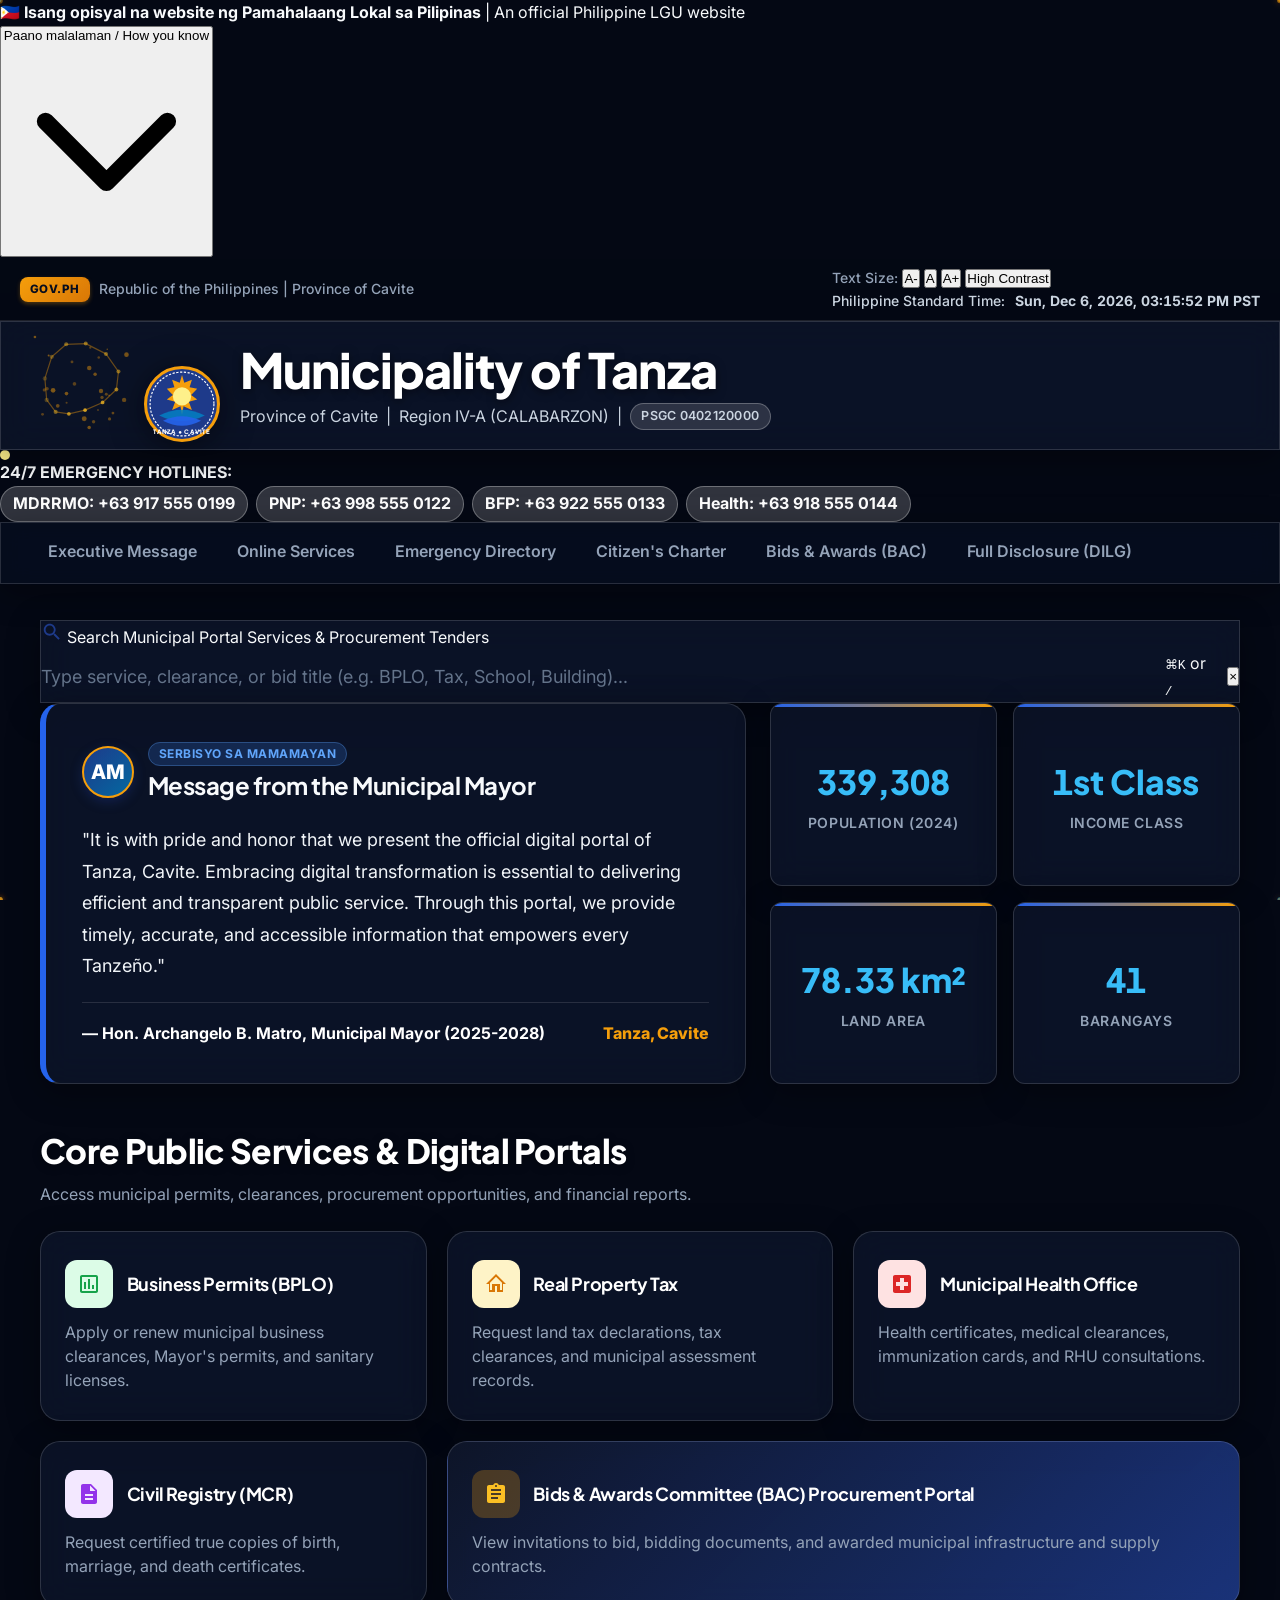
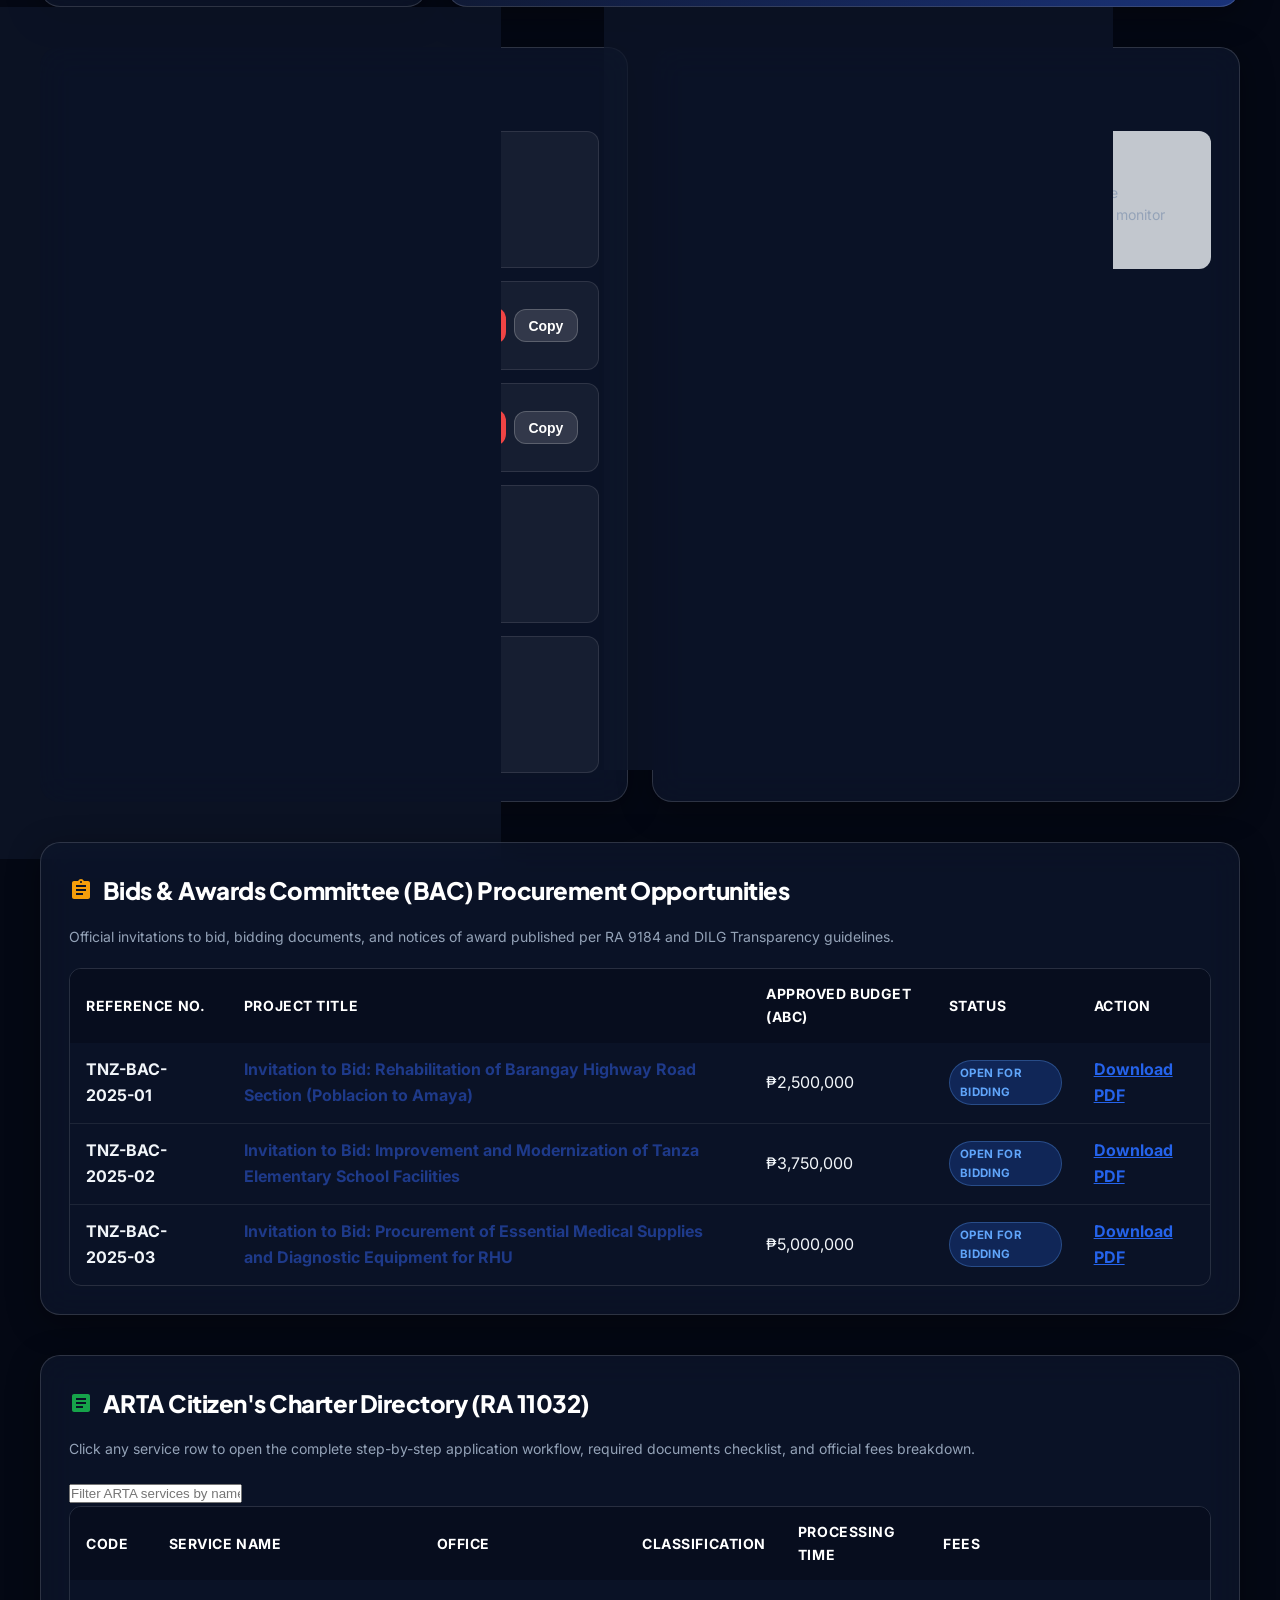
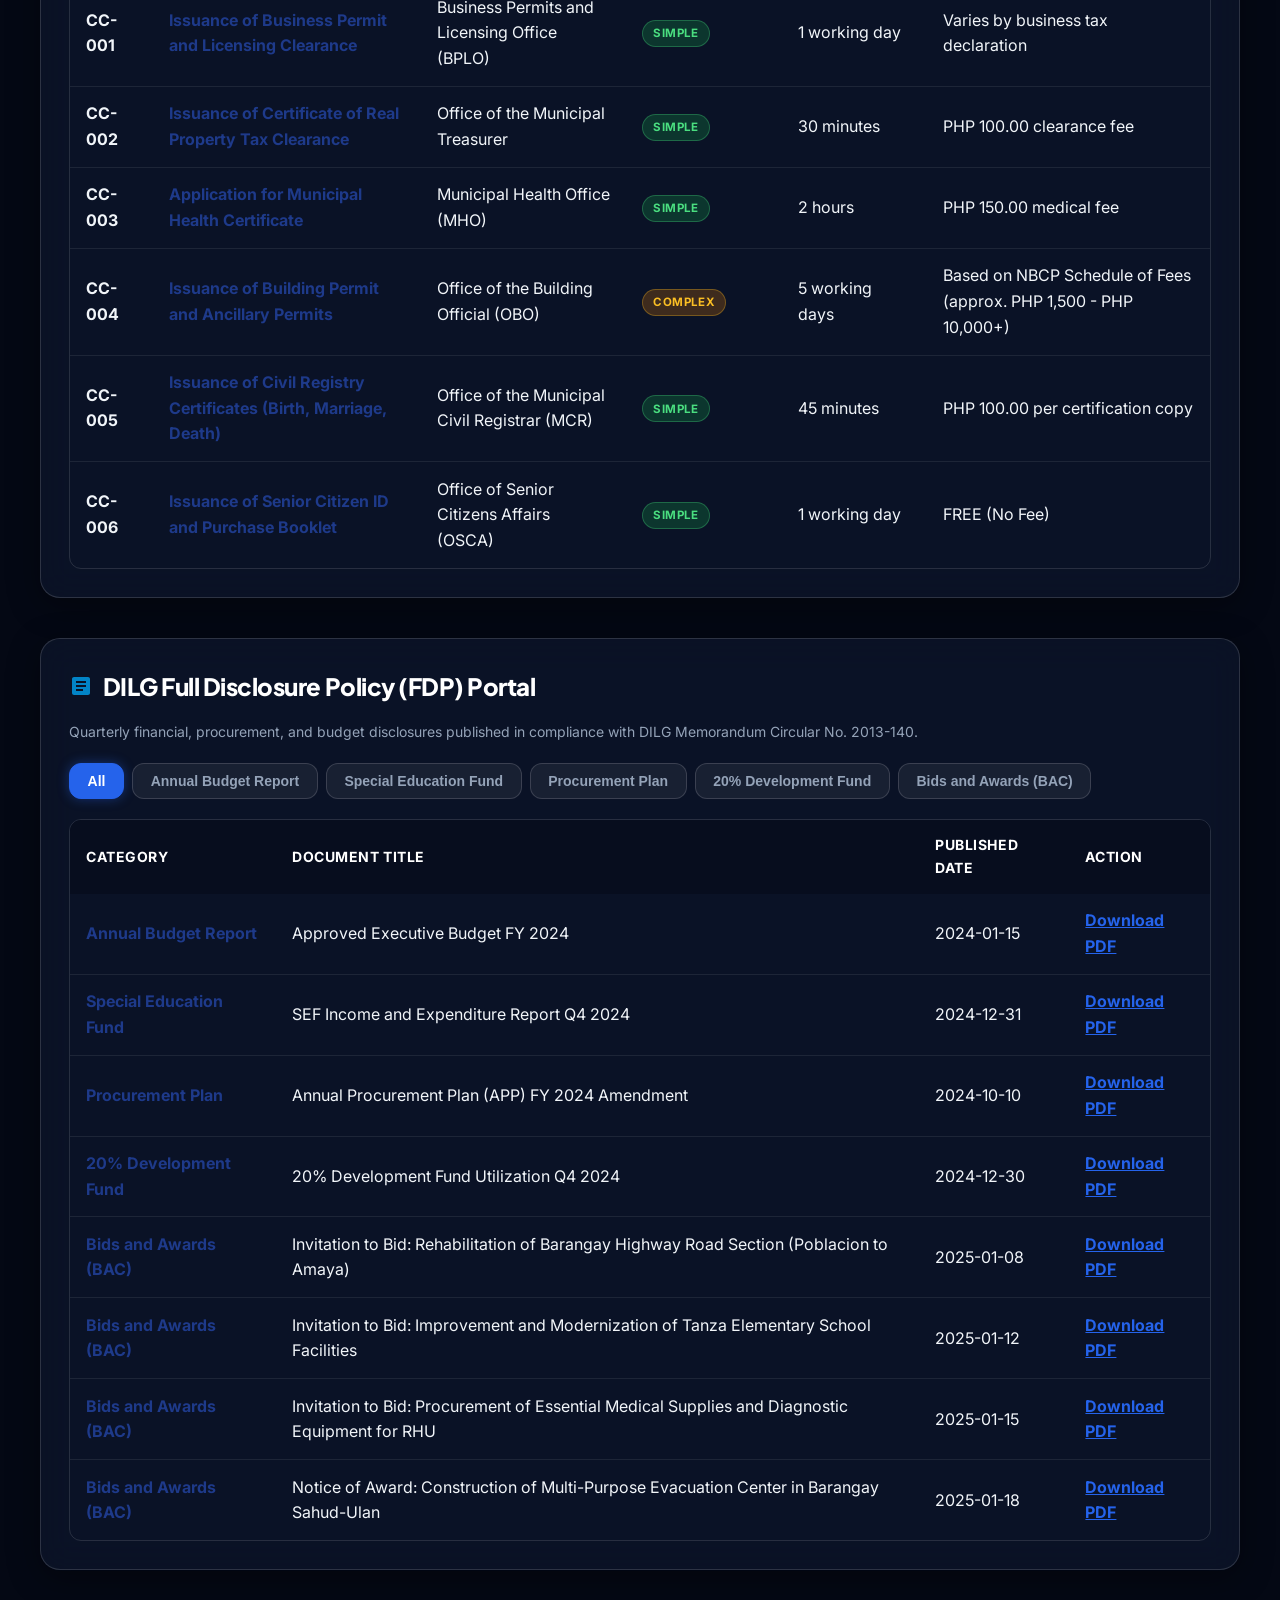
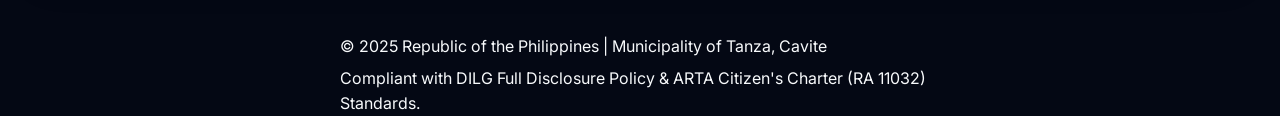
==== commit 29d1ca37: "feat(ui): add full-page fixed background wallpaper, global 3D particle canvas, and site-wide glassmo" ====
--- a/index.html
+++ b/index.html
@@ -11,9 +11,16 @@
   <link href="https://fonts.googleapis.com/css2?family=Inter:wght@400;500;600;700&family=Plus+Jakarta+Sans:wght@600;700;800&display=swap" rel="stylesheet">
   
   <!-- Cache-Busted Stylesheet -->
-  <link rel="stylesheet" href="css/style.css?v=6.0.0">
+  <link rel="stylesheet" href="css/style.css?v=7.0.0">
 </head>
 <body>
+
+  <!-- Global Full-Page Fixed Background & Ambient Particle Canvas -->
+  <div id="global-bg-container" class="global-bg-container" aria-hidden="true">
+    <div class="global-bg-gradient"></div>
+    <div class="global-bg-waves"></div>
+    <canvas id="global-bg-canvas" class="global-bg-canvas"></canvas>
+  </div>
 
   <!-- Ambient Background Glow Orbs for Glassmorphism Depth -->
   <div class="hero-orb orb-1" aria-hidden="true"></div>
@@ -45,7 +52,7 @@
     <!-- Collapsible Verification Panel -->
     <div id="gov-banner-details" class="gov-banner-details" hidden>
       <div class="gov-banner-details-grid">
-        <div class="gov-verify-card">
+        <div class="gov-verify-card glass-panel">
           <div class="gov-verify-icon">
             <svg viewBox="0 0 24 24" fill="none" stroke="currentColor"><path stroke-linecap="round" stroke-linejoin="round" stroke-width="2" d="M19.428 15.428a2 2 0 00-1.022-.547l-2.387-.477a6 6 0 00-3.86.517l-.318.158a6 6 0 01-3.86.517L6.05 15.21a2 2 0 00-1.806.547M8 4h8l-1 1v5.172a2 2 0 00.586 1.414l5 5c1.26 1.26.367 3.414-1.415 3.414H4.828c-1.782 0-2.674-2.154-1.414-3.414l5-5A2 2 0 009 10.172V5L8 4z"/></svg>
           </div>
@@ -55,7 +62,7 @@
           </div>
         </div>
 
-        <div class="gov-verify-card">
+        <div class="gov-verify-card glass-panel">
           <div class="gov-verify-icon lock">
             <svg viewBox="0 0 24 24" fill="none" stroke="currentColor"><path stroke-linecap="round" stroke-linejoin="round" stroke-width="2" d="M12 15v2m-6 4h12a2 2 0 002-2v-6a2 2 0 00-2-2H6a2 2 0 00-2 2v6a2 2 0 002 2zm10-10V7a4 4 0 00-8 0v4h8z"/></svg>
           </div>
@@ -97,7 +104,7 @@
   </div>
 
   <!-- [02] Glassmorphic Header & Official LGU Emblem -->
-  <header>
+  <header class="glass-panel">
     <div class="header-container">
       <div class="header-brand-group">
         <!-- 3D Interactive Canvas & Official Tanza LGU Seal SVG Emblem -->
@@ -139,7 +146,7 @@
   </div>
 
   <!-- [04] Primary Navigation -->
-  <nav>
+  <nav class="glass-panel">
     <div class="nav-container">
       <a href="#about">Executive Message</a>
       <a href="#services">Online Services</a>
@@ -152,7 +159,7 @@
 
   <main>
     <!-- [04.5] Universal One-Search Hero Banner -->
-    <section class="universal-search-hero" aria-label="Universal Portal Search">
+    <section class="universal-search-hero glass-panel" aria-label="Universal Portal Search">
       <div class="universal-search-box">
         <label for="universal-search-input" class="search-label-title">
           <svg style="width:22px;height:22px;fill:var(--color-primary);" viewBox="0 0 24 24"><path d="M15.5 14h-.79l-.28-.27C15.41 12.59 16 11.11 16 9.5 16 5.91 13.09 3 9.5 3S3 5.91 3 9.5 5.91 16 9.5 16c1.61 0 3.09-.59 4.23-1.57l.27.28v.79l5 4.99L20.49 19l-4.99-5zm-6 0C7.01 14 5 11.99 5 9.5S7.01 5 9.5 5 14 7.01 14 9.5 11.99 14 9.5 14z"/></svg>
@@ -170,7 +177,7 @@
 
     <!-- [05] Executive Hero Section (Asymmetrical Split Grid) -->
     <section id="about" class="executive-hero">
-      <div id="lgu-overview" class="glass-card">
+      <div id="lgu-overview" class="glass-card glass-panel">
         <div class="executive-hero-header">
           <div class="mayor-avatar-badge" title="Mayor Archangelo B. Matro">AM</div>
           <div>
@@ -185,19 +192,19 @@
 
       <!-- Quick Municipal Stats Bento Grid -->
       <div class="stat-grid">
-        <div class="stat-card glass-card">
+        <div class="stat-card glass-card glass-panel">
           <div class="stat-value" data-count="339308">339,308</div>
           <div class="stat-label">Population (2024)</div>
         </div>
-        <div class="stat-card glass-card">
+        <div class="stat-card glass-card glass-panel">
           <div class="stat-value">1st Class</div>
           <div class="stat-label">Income Class</div>
         </div>
-        <div class="stat-card glass-card">
+        <div class="stat-card glass-card glass-panel">
           <div class="stat-value" data-count="78.33" data-decimals="2" data-suffix=" km²">78.33 km²</div>
           <div class="stat-label">Land Area</div>
         </div>
-        <div class="stat-card glass-card">
+        <div class="stat-card glass-card glass-panel">
           <div class="stat-value" data-count="41">41</div>
           <div class="stat-label">Barangays</div>
         </div>
@@ -213,7 +220,7 @@
 
       <div class="service-actions-grid">
         <!-- Card 1: Business Permits -->
-        <a href="#charter" class="action-card glass-card">
+        <a href="#charter" class="action-card glass-card glass-panel">
           <div class="action-card-header">
             <div class="action-card-icon" style="background: #dcfce7; color: #16a34a;">
               <svg viewBox="0 0 24 24"><path d="M19 3H5c-1.1 0-2 .9-2 2v14c0 1.1.9 2 2 2h14c1.1 0 2-.9 2-2V5c0-1.1-.9-2-2-2zm0 16H5V5h14v14zM7 10h2v7H7zm4-3h2v10h-2zm4 6h2v4h-2z"/></svg>
@@ -224,7 +231,7 @@
         </a>
 
         <!-- Card 2: Real Property Tax -->
-        <a href="#charter" class="action-card glass-card">
+        <a href="#charter" class="action-card glass-card glass-panel">
           <div class="action-card-header">
             <div class="action-card-icon" style="background: #fef3c7; color: #d97706;">
               <svg viewBox="0 0 24 24"><path d="M12 2L2 12h3v8h6v-6h2v6h6v-8h3L12 2zm0 2.84L18 10.8v7.2h-2v-6H8v6H6v-7.2l6-5.96z"/></svg>
@@ -235,7 +242,7 @@
         </a>
 
         <!-- Card 3: Municipal Health Office -->
-        <a href="#charter" class="action-card glass-card">
+        <a href="#charter" class="action-card glass-card glass-panel">
           <div class="action-card-header">
             <div class="action-card-icon" style="background: #fee2e2; color: #dc2626;">
               <svg viewBox="0 0 24 24"><path d="M19 3H5c-1.1 0-1.99.9-1.99 2L3 19c0 1.1.89 2 1.99 2H19c1.1 0 2-.9 2-2V5c0-1.1-.9-2-2-2zm-1 11h-4v4h-4v-4H6v-4h4V6h4v4h4v4z"/></svg>
@@ -246,7 +253,7 @@
         </a>
 
         <!-- Card 4: Civil Registry -->
-        <a href="#charter" class="action-card glass-card">
+        <a href="#charter" class="action-card glass-card glass-panel">
           <div class="action-card-header">
             <div class="action-card-icon" style="background: #f3e8ff; color: #9333ea;">
               <svg viewBox="0 0 24 24"><path d="M14 2H6c-1.1 0-1.99.9-1.99 2L4 20c0 1.1.89 2 1.99 2H18c1.1 0 2-.9 2-2V8l-6-6zm2 16H8v-2h8v2zm0-4H8v-2h8v2zm-3-5V3.5L18.5 9H13z"/></svg>
@@ -257,7 +264,7 @@
         </a>
 
         <!-- Card 5: BAC Procurement Spotlight (Feature Span) -->
-        <a href="#bac" class="action-card feature-span glass-card">
+        <a href="#bac" class="action-card feature-span glass-card glass-panel">
           <div class="action-card-header">
             <div class="action-card-icon">
               <svg viewBox="0 0 24 24"><path d="M19 3h-4.18C14.4 1.84 13.3 1 12 1c-1.3 0-2.4.84-2.82 2H5c-1.1 0-2 .9-2 2v14c0 1.1.9 2 2 2h14c1.1 0 2-.9 2-2V5c0-1.1-.9-2-2-2zm-7 0c.55 0 1 .45 1 1s-.45 1-1 1-1-.45-1-1 .45-1 1-1zm2 14H7v-2h7v2zm3-4H7v-2h10v2zm0-4H7V7h10v2z"/></svg>
@@ -272,7 +279,7 @@
     <!-- [07] 2-Column Grid: Hotlines & Public Advisory -->
     <div class="grid">
       <!-- 24/7 Emergency Directory -->
-      <section id="emergency" class="card glass-card">
+      <section id="emergency" class="card glass-card glass-panel">
         <h2>
           <svg style="width:24px;height:24px;fill:#dc2626;" viewBox="0 0 24 24"><path d="M20 15.5c-1.25 0-2.45-.2-3.57-.57-.35-.11-.74-.03-1.02.24l-2.2 2.2c-2.83-1.44-5.15-3.75-6.59-6.59l2.2-2.21c.28-.26.36-.65.25-1C8.7 6.45 8.5 5.25 8.5 4c0-.55-.45-1-1-1H4c-.55 0-1 .45-1 1 0 9.39 7.61 17 17 17 .55 0 1-.45 1-1v-3.5c0-.55-.45-1-1-1z"/></svg>
           24/7 Emergency Directory
@@ -283,12 +290,12 @@
       </section>
 
       <!-- Public Advisory & Press Releases -->
-      <section id="announcements" class="card glass-card">
+      <section id="announcements" class="card glass-card glass-panel">
         <h2>
           <svg style="width:24px;height:24px;fill:#1e3a8a;" viewBox="0 0 24 24"><path d="M20 2H4c-1.1 0-1.99.9-1.99 2L2 22l4-4h14c1.1 0 2-.9 2-2V4c0-1.1-.9-2-2-2zM6 9h12v2H6V9zm8 5H6v-2h8v2zm4-6H6V6h12v2z"/></svg>
           Public Advisory &amp; Notices
         </h2>
-        <div style="background-color: var(--bg-card-alt); padding: 1.25rem; border-radius: var(--radius-md); border-left: 4px solid var(--color-primary-light);">
+        <div style="background-color: rgba(241, 245, 249, 0.8); padding: 1.25rem; border-radius: var(--radius-md); border-left: 4px solid var(--color-primary-light);">
           <p style="font-weight: 700; color: var(--color-primary-dark); font-size: var(--text-sm);">Community Weather &amp; Coastal Advisory</p>
           <p style="font-size: var(--text-xs); color: var(--text-muted); margin-top: 0.35rem; line-height: 1.6;">
             The Municipal Disaster Risk Reduction and Management Office (MDRRMO Tanza) advises low-lying and coastal barangays to monitor daily weather updates and tide bulletins.
@@ -298,7 +305,7 @@
     </div>
 
     <!-- [08] Bids and Awards Committee (BAC) Section -->
-    <section id="bac" class="card glass-card" style="margin-bottom: 2.5rem;">
+    <section id="bac" class="card glass-card glass-panel" style="margin-bottom: 2.5rem;">
       <h2>
         <svg style="width:24px;height:24px;fill:#f59e0b;" viewBox="0 0 24 24"><path d="M19 3h-4.18C14.4 1.84 13.3 1 12 1c-1.3 0-2.4.84-2.82 2H5c-1.1 0-2 .9-2 2v14c0 1.1.9 2 2 2h14c1.1 0 2-.9 2-2V5c0-1.1-.9-2-2-2zm-7 0c.55 0 1 .45 1 1s-.45 1-1 1-1-.45-1-1 .45-1 1-1zm2 14H7v-2h7v2zm3-4H7v-2h10v2zm0-4H7V7h10v2z"/></svg>
         Bids &amp; Awards Committee (BAC) Procurement Opportunities
@@ -326,7 +333,7 @@
     </section>
 
     <!-- [09] ARTA Citizen's Charter Section -->
-    <section id="charter" class="card glass-card" style="margin-bottom: 2.5rem;">
+    <section id="charter" class="card glass-card glass-panel" style="margin-bottom: 2.5rem;">
       <h2>
         <svg style="width:24px;height:24px;fill:#16a34a;" viewBox="0 0 24 24"><path d="M19 3H5c-1.1 0-2 .9-2 2v14c0 1.1.9 2 2 2h14c1.1 0 2-.9 2-2V5c0-1.1-.9-2-2-2zm-5 14H7v-2h7v2zm3-4H7v-2h10v2zm0-4H7V7h10v2z"/></svg>
         ARTA Citizen's Charter Directory (RA 11032)
@@ -355,7 +362,7 @@
     </section>
 
     <!-- [10] DILG Full Disclosure Policy (FDP) Section -->
-    <section id="fdp" class="card glass-card">
+    <section id="fdp" class="card glass-card glass-panel">
       <h2>
         <svg style="width:24px;height:24px;fill:#0284c7;" viewBox="0 0 24 24"><path d="M19 3H5c-1.1 0-2 .9-2 2v14c0 1.1.9 2 2 2h14c1.1 0 2-.9 2-2V5c0-1.1-.9-2-2-2zm-5 14H7v-2h7v2zm3-4H7v-2h10v2zm0-4H7V7h10v2z"/></svg>
         DILG Full Disclosure Policy (FDP) Portal
@@ -386,7 +393,7 @@
 
   <!-- Interactive ARTA Citizen's Charter Modal Drawer -->
   <div id="charter-modal" class="modal-overlay" aria-hidden="true">
-    <div class="modal-container" role="dialog" aria-modal="true" aria-labelledby="modal-title">
+    <div class="modal-container glass-panel" role="dialog" aria-modal="true" aria-labelledby="modal-title">
       <div class="modal-header">
         <div>
           <span id="modal-badge" class="badge badge-simple">Classification</span>
--- a/css/style.css
+++ b/css/style.css
@@ -1,39 +1,39 @@
 /* ==========================================================================
    LGU PH Web - Municipality of Tanza Digital Portal Design System
-   Worldwide Government Design Standard Specification (USWDS, SGDS, GOV.UK)
+   Full-Page Coastal Wallpaper + Ambient Moving 3D Particle Canvas Design System
+   Cache-Bust Version: 7.0.0
    ========================================================================== */
 
 @import url('https://fonts.googleapis.com/css2?family=Inter:wght@400;500;600;700&family=Plus+Jakarta+Sans:wght@600;700;800&display=swap');
 
 :root {
-  /* Brand & Palette (Deep Civic Navy / Sky Slate / Heritage Gold Accent) */
-  --color-primary-dark: #070d1e;       /* Slate 950 - Primary Backgrounds / Header */
-  --color-primary: #1e3a8a;            /* Blue 900 - Brand Civic Anchor */
-  --color-primary-light: #2563eb;      /* Blue 600 - Interactive Highlights */
-  --color-accent: #f59e0b;             /* Amber 500 - Gold Heritage & CTA Accent */
-  --color-accent-hover: #d97706;       /* Amber 600 - Pressed Gold Accent */
+  /* Brand & Palette (Deep Civic Navy / Coastal Azure / Gold Heritage) */
+  --color-primary-dark: #070d1e;
+  --color-primary: #1e3a8a;
+  --color-primary-light: #2563eb;
+  --color-accent: #f59e0b;
+  --color-accent-hover: #d97706;
   
-  /* Status & Severity Colors */
-  --color-emergency: #dc2626;          /* Red 600 - 24/7 Sticky Ticker & Hotlines */
-  --color-emergency-bg: #fef2f2;       /* Red 50 - Emergency Card BG */
-  --color-success: #16a34a;            /* Green 600 - Simple ARTA / Active Badges */
-  --color-warning: #d97706;            /* Amber 600 - Complex ARTA Badges */
-  --color-info: #0284c7;               /* Sky 600 - Technical / Notice Badges */
-
-  /* Neutral Surface Layers */
-  --bg-page: #f8fafc;                  /* Slate 50 - Main Page Background */
-  --bg-card: #ffffff;                  /* Pure White - Primary Containers */
-  --bg-card-alt: #f1f5f9;              /* Slate 100 - Secondary Inputs & Tables */
-  --bg-glass: rgba(7, 13, 30, 0.88);   /* Translucent Dark Glass Header */
+  /* Status Colors */
+  --color-emergency: #ef4444;
+  --color-success: #22c55e;
+  --color-warning: #f59e0b;
+  --color-info: #38bdf8;
+
+  /* Frosted Glass Layers */
+  --bg-glass-card: rgba(15, 23, 42, 0.72);
+  --bg-glass-card-hover: rgba(30, 41, 59, 0.82);
+  --bg-glass-header: rgba(7, 13, 30, 0.85);
+  --bg-glass-panel: rgba(15, 23, 42, 0.65);
   
-  /* Typography & Text Contrast */
+  /* Typography */
   --font-sans: 'Inter', system-ui, -apple-system, BlinkMacSystemFont, "Segoe UI", Roboto, sans-serif;
   --font-heading: 'Plus Jakarta Sans', system-ui, -apple-system, sans-serif;
-  --text-main: #0f172a;                /* High Contrast Text (Slate 900) */
-  --text-muted: #64748b;               /* Secondary Subtitles (Slate 500) */
-  --text-inverse: #ffffff;             /* Light Text for Dark Banners */
+  --text-main: #f8fafc;
+  --text-muted: #94a3b8;
+  --text-inverse: #ffffff;
   
-  /* Typography Scale */
+  /* Fluid Scale */
   --text-xs: clamp(0.75rem, 0.7rem + 0.25vw, 0.875rem);
   --text-sm: clamp(0.875rem, 0.8rem + 0.35vw, 1rem);
   --text-base: clamp(1rem, 0.95rem + 0.25vw, 1.125rem);
@@ -42,17 +42,16 @@
   --text-2xl: clamp(2rem, 1.6rem + 1.8vw, 3.25rem);
 
   /* Layout Elevation & Borders */
-  --border-light: #e2e8f0;
-  --border-focus: #3b82f6;
+  --border-glass: rgba(255, 255, 255, 0.14);
+  --border-glass-glow: rgba(245, 158, 11, 0.4);
   --radius-sm: 8px;
   --radius-md: 12px;
   --radius-lg: 20px;
   --radius-full: 9999px;
 
   /* Shadows */
-  --shadow-sm: 0 1px 3px rgba(15, 23, 42, 0.05);
-  --shadow-md: 0 4px 16px -2px rgba(15, 23, 42, 0.08), 0 2px 6px -1px rgba(15, 23, 42, 0.04);
-  --shadow-lg: 0 12px 32px -4px rgba(15, 23, 42, 0.12), 0 4px 12px -2px rgba(15, 23, 42, 0.06);
+  --shadow-glass: 0 8px 32px 0 rgba(0, 0, 0, 0.37);
+  --shadow-glow: 0 0 24px rgba(59, 130, 246, 0.25);
 
   /* Motion Curves */
   --ease-apple: cubic-bezier(0.16, 1, 0.3, 1);
@@ -60,11 +59,6 @@
   --transition-normal: 250ms var(--ease-apple);
 }
 
-/* Accessibility Font Scale Overrides */
-html.text-scale-sm { font-size: 90%; }
-html.text-scale-lg { font-size: 110%; }
-html.text-scale-xl { font-size: 120%; }
-
 * {
   box-sizing: border-box;
   margin: 0;
@@ -74,9 +68,11 @@
 body {
   font-family: var(--font-sans);
   color: var(--text-main);
-  background-color: var(--bg-page);
+  background-color: #040814;
   line-height: 1.6;
   -webkit-font-smoothing: antialiased;
+  position: relative;
+  min-height: 100vh;
 }
 
 h1, h2, h3, h4, h5 {
@@ -85,146 +81,65 @@
 }
 
 /* ==========================================================================
-   00. Official Government Verification Banner (USWDS & SGDS Inspired)
-   ========================================================================== */
-.official-gov-banner {
-  background-color: #030712;
-  color: #f3f4f6;
-  font-size: var(--text-xs);
-  padding: 0.4rem 1.25rem;
-  border-bottom: 1px solid rgba(255, 255, 255, 0.1);
-}
-
-.gov-banner-container {
-  max-width: 1240px;
-  margin: 0 auto;
-  display: flex;
-  justify-content: space-between;
-  align-items: center;
-  flex-wrap: wrap;
-  gap: 0.5rem;
-}
-
-.gov-banner-text {
-  display: flex;
-  align-items: center;
-  gap: 0.5rem;
-}
-
-.gov-flag-icon {
-  font-size: 1rem;
-}
-
-.gov-banner-sub {
-  color: #9ca3af;
-  margin-left: 0.25rem;
-}
-
-@media (max-width: 640px) {
-  .gov-banner-sub { display: none; }
-}
-
-.gov-banner-btn {
-  background: transparent;
-  border: none;
-  color: #fbbf24;
-  font-family: var(--font-sans);
-  font-size: var(--text-xs);
-  font-weight: 600;
-  cursor: pointer;
-  display: flex;
-  align-items: center;
-  gap: 0.35rem;
-  text-decoration: underline;
-  text-underline-offset: 3px;
-  transition: var(--transition-fast);
-}
-
-.gov-banner-btn:hover {
-  color: #fef08a;
-}
-
-.gov-chevron-icon {
-  width: 14px;
-  height: 14px;
-  transition: transform var(--transition-fast);
-}
-
-.gov-banner-btn[aria-expanded="true"] .gov-chevron-icon {
-  transform: rotate(180deg);
-}
-
-/* Collapsible Panel */
-.gov-banner-details {
-  background-color: #0b1329;
-  border-top: 1px solid rgba(255, 255, 255, 0.1);
-  padding: 1rem 1.25rem;
-  margin-top: 0.4rem;
-}
-
-.gov-banner-details-grid {
-  max-width: 1240px;
-  margin: 0 auto;
-  display: grid;
-  grid-template-columns: repeat(2, 1fr);
-  gap: 1rem;
-}
-
-@media (max-width: 768px) {
-  .gov-banner-details-grid {
-    grid-template-columns: 1fr;
-  }
-}
-
-.gov-verify-card {
-  background: rgba(255, 255, 255, 0.05);
-  border: 1px solid rgba(255, 255, 255, 0.1);
-  border-radius: var(--radius-sm);
-  padding: 0.85rem;
-  display: flex;
-  gap: 0.75rem;
-  font-size: 0.8rem;
-  color: #d1d5db;
-}
-
-.gov-verify-card strong {
-  color: #ffffff;
-  display: block;
-  margin-bottom: 0.2rem;
-}
-
-.gov-verify-icon {
-  width: 32px;
-  height: 32px;
-  background: rgba(37, 99, 235, 0.2);
-  color: #60a5fa;
-  border-radius: 6px;
-  display: flex;
-  align-items: center;
-  justify-content: center;
-  flex-shrink: 0;
-}
-
-.gov-verify-icon.lock {
-  background: rgba(22, 163, 74, 0.2);
-  color: #4ade80;
-}
-
-.gov-verify-icon svg {
-  width: 18px;
-  height: 18px;
-}
-
-/* ==========================================================================
-   01. Top Utility & Accessibility Bar
+   00. Full-Page Fixed Background Wallpaper & Ambient Canvas
+   ========================================================================== */
+#global-bg-container {
+  position: fixed;
+  top: 0;
+  left: 0;
+  width: 100vw;
+  height: 100vh;
+  z-index: -1;
+  pointer-events: none;
+  overflow: hidden;
+  background-color: #040814;
+}
+
+/* Atmospheric Aerial Coastal Gradient Wallpaper Layer */
+.global-bg-overlay {
+  position: absolute;
+  inset: 0;
+  background: 
+    radial-gradient(circle at 20% 20%, rgba(30, 58, 138, 0.45) 0%, transparent 50%),
+    radial-gradient(circle at 80% 80%, rgba(3, 105, 161, 0.4) 0%, transparent 50%),
+    radial-gradient(circle at 50% 50%, rgba(245, 158, 11, 0.12) 0%, transparent 60%),
+    linear-gradient(180deg, rgba(7, 13, 30, 0.85) 0%, rgba(15, 23, 42, 0.92) 50%, rgba(7, 13, 30, 0.96) 100%);
+  background-size: cover;
+  background-position: center;
+}
+
+/* Full-Screen Ambient Moving Particles & Golden Dust Canvas */
+#global-bg-canvas {
+  position: absolute;
+  inset: 0;
+  width: 100%;
+  height: 100%;
+  opacity: 0.85;
+}
+
+/* ==========================================================================
+   Full-Page Glassmorphism Design System
+   ========================================================================== */
+.glass-panel, .glass-card, .glass-header, .glass-footer {
+  background: var(--bg-glass-card);
+  backdrop-filter: blur(16px) saturate(180%);
+  -webkit-backdrop-filter: blur(16px) saturate(180%);
+  border: 1px solid var(--border-glass);
+  box-shadow: var(--shadow-glass);
+}
+
+/* ==========================================================================
+   01. Top Utility Bar
    ========================================================================== */
 .top-gov-bar {
-  background-color: #040814;
+  background: rgba(4, 8, 20, 0.88);
   color: #94a3b8;
   padding: 0.5rem 1.25rem;
   font-size: var(--text-xs);
   font-weight: 500;
-  border-bottom: 1px solid rgba(255, 255, 255, 0.08);
+  border-bottom: 1px solid rgba(255, 255, 255, 0.1);
+  position: relative;
+  z-index: 100;
 }
 
 .top-gov-container {
@@ -234,7 +149,7 @@
   justify-content: space-between;
   align-items: center;
   flex-wrap: wrap;
-  gap: 0.75rem;
+  gap: 0.5rem;
 }
 
 .gov-brand {
@@ -254,52 +169,6 @@
   box-shadow: 0 2px 4px rgba(245, 158, 11, 0.3);
 }
 
-.utility-controls-group {
-  display: flex;
-  align-items: center;
-  gap: 1.25rem;
-  flex-wrap: wrap;
-}
-
-.a11y-btn-group {
-  display: flex;
-  align-items: center;
-  gap: 0.35rem;
-}
-
-.a11y-label {
-  color: #94a3b8;
-  font-size: 0.75rem;
-  margin-right: 0.25rem;
-}
-
-.a11y-btn {
-  background: rgba(255, 255, 255, 0.1);
-  border: 1px solid rgba(255, 255, 255, 0.2);
-  color: #ffffff;
-  padding: 0.15rem 0.5rem;
-  border-radius: 4px;
-  font-size: 0.75rem;
-  font-weight: 700;
-  cursor: pointer;
-  transition: var(--transition-fast);
-}
-
-.a11y-btn:hover {
-  background: #ffffff;
-  color: #040814;
-}
-
-.a11y-btn.contrast-toggle {
-  background: #f59e0b;
-  color: #040814;
-  border: none;
-}
-
-.a11y-btn.contrast-toggle:hover {
-  background: #ffffff;
-}
-
 .clock-display {
   display: flex;
   align-items: center;
@@ -310,39 +179,15 @@
 }
 
 /* ==========================================================================
-   02. Glassmorphic Header & LGU Emblem
-   ========================================================================== */
-header {
-  background: linear-gradient(135deg, #070d1e 0%, #1e3a8a 50%, #0369a1 100%);
+   02. Glassmorphic Header & Official LGU Emblem
+   ========================================================================== */
+.glass-header {
+  background: var(--bg-glass-header);
   color: var(--text-inverse);
   padding: 2.75rem 1.25rem 2.25rem 1.25rem;
   border-bottom: 4px solid var(--color-accent);
   position: relative;
   overflow: hidden;
-  box-shadow: var(--shadow-md);
-}
-
-header::before {
-  content: "";
-  position: absolute;
-  top: 0;
-  left: 0;
-  right: 0;
-  bottom: 0;
-  background-image: radial-gradient(rgba(255, 255, 255, 0.06) 1px, transparent 1px);
-  background-size: 24px 24px;
-  pointer-events: none;
-}
-
-header::after {
-  content: "";
-  position: absolute;
-  top: -40%;
-  right: -5%;
-  width: 550px;
-  height: 550px;
-  background: radial-gradient(circle, rgba(245, 158, 11, 0.18) 0%, rgba(255, 255, 255, 0) 70%);
-  pointer-events: none;
 }
 
 .header-container {
@@ -363,11 +208,20 @@
   gap: 1.25rem;
 }
 
+.seal-wrapper {
+  position: relative;
+}
+
 .lgu-seal-svg {
   width: 76px;
   height: 76px;
-  filter: drop-shadow(0 4px 12px rgba(0, 0, 0, 0.4));
+  filter: drop-shadow(0 4px 16px rgba(0, 0, 0, 0.5));
   flex-shrink: 0;
+  transition: transform var(--transition-normal);
+}
+
+.lgu-seal-svg:hover {
+  transform: scale(1.05) rotate(3deg);
 }
 
 .lgu-title h1 {
@@ -376,7 +230,7 @@
   color: #ffffff;
   line-height: 1.15;
   margin-bottom: 0.35rem;
-  text-shadow: 0 2px 10px rgba(0, 0, 0, 0.4);
+  text-shadow: 0 2px 10px rgba(0, 0, 0, 0.5);
 }
 
 .lgu-title p {
@@ -398,14 +252,81 @@
   letter-spacing: 0.02em;
 }
 
-/* ==========================================================================
-   03. Sticky Emergency Alert Bar
-   ========================================================================== */
-.sticky-emergency-bar {
+.btn-gov-verify {
+  background: rgba(255, 255, 255, 0.1);
+  border: 1px solid rgba(255, 255, 255, 0.2);
+  color: #ffffff;
+  padding: 0.5rem 1rem;
+  border-radius: var(--radius-full);
+  font-size: var(--text-xs);
+  font-weight: 600;
+  cursor: pointer;
+  display: inline-flex;
+  align-items: center;
+  gap: 0.5rem;
+  transition: var(--transition-fast);
+}
+
+.btn-gov-verify:hover {
+  background: rgba(255, 255, 255, 0.2);
+  border-color: var(--color-accent);
+}
+
+.gov-banner-panel {
+  max-width: 1240px;
+  margin: 1.5rem auto 0 auto;
+  padding-top: 1.5rem;
+  border-top: 1px solid rgba(255, 255, 255, 0.12);
+}
+
+.gov-panel-grid {
+  display: grid;
+  grid-template-columns: repeat(2, 1fr);
+  gap: 1.25rem;
+}
+
+@media (max-width: 768px) {
+  .gov-panel-grid { grid-template-columns: 1fr; }
+}
+
+.gov-panel-card {
+  background: rgba(255, 255, 255, 0.06);
+  border: 1px solid rgba(255, 255, 255, 0.1);
+  border-radius: var(--radius-md);
+  padding: 1rem 1.25rem;
+  display: flex;
+  align-items: flex-start;
+  gap: 1rem;
+  font-size: var(--text-xs);
+  color: #cbd5e1;
+}
+
+.gov-panel-icon {
+  width: 36px;
+  height: 36px;
+  border-radius: var(--radius-sm);
+  display: flex;
+  align-items: center;
+  justify-content: center;
+  flex-shrink: 0;
+}
+
+.domain-icon { background: rgba(37, 99, 235, 0.3); color: #60a5fa; }
+.lock-icon { background: rgba(22, 163, 74, 0.3); color: #4ade80; }
+
+.gov-panel-icon svg { width: 20px; height: 24px; }
+
+/* ==========================================================================
+   03. Sticky Emergency Alert Bar (Pinned Top)
+   ========================================================================== */
+.glass-emergency {
   position: sticky;
   top: 0;
   z-index: 990;
-  background: linear-gradient(90deg, #991b1b 0%, #dc2626 100%);
+  background: rgba(153, 27, 27, 0.88);
+  backdrop-filter: blur(12px);
+  -webkit-backdrop-filter: blur(12px);
+  border-bottom: 1px solid rgba(248, 113, 113, 0.3);
   color: #ffffff;
   padding: 0.65rem 1.25rem;
   display: flex;
@@ -460,12 +381,11 @@
 }
 
 /* ==========================================================================
-   04. Navigation Bar & Universal Search Hero
-   ========================================================================== */
-nav {
-  background-color: var(--color-primary-dark);
-  border-bottom: 1px solid rgba(255, 255, 255, 0.08);
-  box-shadow: var(--shadow-sm);
+   04. Navigation Bar & Universal Search
+   ========================================================================== */
+nav.glass-panel {
+  background: rgba(7, 13, 30, 0.85);
+  border-bottom: 1px solid var(--border-glass);
 }
 
 .nav-container {
@@ -478,9 +398,7 @@
   padding: 0 0.5rem;
 }
 
-.nav-container::-webkit-scrollbar {
-  display: none;
-}
+.nav-container::-webkit-scrollbar { display: none; }
 
 nav a {
   color: #94a3b8;
@@ -502,89 +420,52 @@
   border-bottom-color: var(--color-accent);
 }
 
-/* Universal Search Hero Bar */
-.universal-search-hero {
+.hero-search-section {
   margin-bottom: 2rem;
 }
 
-.universal-search-box {
-  background: #ffffff;
-  border: 2px solid var(--border-light);
+.hero-search-box {
+  background: rgba(15, 23, 42, 0.75);
   border-radius: var(--radius-lg);
-  padding: 1.25rem 1.5rem;
-  box-shadow: var(--shadow-md);
-  transition: var(--transition-fast);
-}
-
-.universal-search-box:focus-within {
-  border-color: var(--color-primary-light);
-  box-shadow: 0 0 0 4px rgba(59, 130, 246, 0.15);
-}
-
-.search-label-title {
-  font-size: var(--text-sm);
-  font-weight: 700;
-  color: var(--color-primary-dark);
-  display: flex;
-  align-items: center;
-  gap: 0.5rem;
-  margin-bottom: 0.6rem;
+  padding: 0.75rem 1.25rem;
 }
 
 .search-input-wrapper {
-  position: relative;
-  display: flex;
-  align-items: center;
-}
-
-.universal-input {
+  display: flex;
+  align-items: center;
+  gap: 0.85rem;
+}
+
+.search-icon {
+  width: 22px;
+  height: 22px;
+  color: #94a3b8;
+  flex-shrink: 0;
+}
+
+.search-input-wrapper input {
   width: 100%;
-  padding: 0.85rem 6.5rem 0.85rem 1rem;
+  background: transparent;
+  border: none;
+  outline: none;
+  color: #ffffff;
   font-size: var(--text-base);
-  border: 1px solid var(--border-light);
-  border-radius: var(--radius-md);
   font-family: var(--font-sans);
-  background: var(--bg-card-alt);
-  color: var(--text-main);
-  transition: var(--transition-fast);
-}
-
-.search-shortcut-hint {
-  position: absolute;
-  right: 42px;
-  display: flex;
-  align-items: center;
-  gap: 0.25rem;
-  pointer-events: none;
-  font-size: var(--text-xs);
-  color: var(--text-muted);
-}
-
-.kbd-pill {
-  background: #e2e8f0;
-  border: 1px solid #cbd5e1;
-  border-radius: 4px;
-  padding: 0.15rem 0.4rem;
-  font-family: var(--font-sans);
+}
+
+.search-input-wrapper input::placeholder {
+  color: #64748b;
+}
+
+.kbd-shortcut {
+  background: rgba(255, 255, 255, 0.12);
+  border: 1px solid rgba(255, 255, 255, 0.2);
+  color: #cbd5e1;
   font-size: 0.72rem;
   font-weight: 700;
-  color: var(--text-main);
-  box-shadow: 0 1px 1px rgba(0,0,0,0.1);
-}
-
-.search-clear-btn {
-  position: absolute;
-  right: 12px;
-  background: transparent;
-  border: none;
-  font-size: 1.5rem;
-  color: var(--text-muted);
-  cursor: pointer;
-  display: none;
-}
-
-.search-clear-btn.active {
-  display: block;
+  padding: 0.2rem 0.5rem;
+  border-radius: var(--radius-sm);
+  font-family: var(--font-sans);
 }
 
 /* ==========================================================================
@@ -594,6 +475,8 @@
   max-width: 1240px;
   margin: 2.25rem auto 4rem auto;
   padding: 0 1.25rem;
+  position: relative;
+  z-index: 10;
 }
 
 .section-title-group {
@@ -602,8 +485,9 @@
 
 .section-title-group h2 {
   font-size: var(--text-xl);
-  color: var(--color-primary-dark);
+  color: #ffffff;
   font-weight: 800;
+  text-shadow: 0 2px 8px rgba(0, 0, 0, 0.4);
 }
 
 .section-title-group p {
@@ -621,25 +505,19 @@
 }
 
 @media (max-width: 900px) {
-  .executive-hero {
-    grid-template-columns: 1fr;
-  }
-}
-
-#lgu-overview {
-  background: #ffffff;
-  border: 1px solid var(--border-light);
-  border-left: 6px solid var(--color-primary);
+  .executive-hero { grid-template-columns: 1fr; }
+}
+
+#lgu-overview.glass-card {
+  border-left: 6px solid var(--color-primary-light);
+  padding: 2.25rem;
   border-radius: var(--radius-lg);
-  padding: 2.25rem;
-  box-shadow: var(--shadow-md);
-  position: relative;
 }
 
 .executive-hero-header {
   display: flex;
   align-items: center;
-  gap: 0.75rem;
+  gap: 0.85rem;
   margin-bottom: 1.25rem;
 }
 
@@ -655,13 +533,14 @@
   font-weight: 800;
   font-size: 1.25rem;
   border: 2px solid var(--color-accent);
-  box-shadow: 0 4px 10px rgba(30, 58, 138, 0.3);
+  box-shadow: 0 4px 12px rgba(30, 58, 138, 0.4);
   flex-shrink: 0;
 }
 
 .executive-badge {
-  background: #dbeafe;
-  color: #1e40af;
+  background: rgba(59, 130, 246, 0.2);
+  color: #60a5fa;
+  border: 1px solid rgba(96, 165, 250, 0.3);
   font-size: 0.75rem;
   font-weight: 700;
   padding: 0.2rem 0.65rem;
@@ -672,16 +551,16 @@
 
 .executive-quote {
   font-size: var(--text-base);
-  color: var(--text-main);
+  color: #f1f5f9;
   line-height: 1.75;
 }
 
 .executive-signature {
   margin-top: 1.25rem;
   padding-top: 1rem;
-  border-top: 1px solid var(--border-light);
+  border-top: 1px solid rgba(255, 255, 255, 0.12);
   font-weight: 700;
-  color: var(--color-primary-dark);
+  color: #ffffff;
   font-size: var(--text-sm);
   display: flex;
   align-items: center;
@@ -695,13 +574,10 @@
   gap: 1rem;
 }
 
-.stat-card {
-  background: var(--bg-card);
-  border: 1px solid var(--border-light);
-  border-radius: var(--radius-md);
+.stat-card.glass-card {
   padding: 1.5rem 1.25rem;
   text-align: center;
-  box-shadow: var(--shadow-sm);
+  border-radius: var(--radius-md);
   transition: var(--transition-normal);
   display: flex;
   flex-direction: column;
@@ -710,27 +586,29 @@
   overflow: hidden;
 }
 
-.stat-card::after {
+.stat-card.glass-card::after {
   content: "";
   position: absolute;
   top: 0;
   left: 0;
   width: 100%;
   height: 3px;
-  background: linear-gradient(90deg, var(--color-primary) 0%, var(--color-accent) 100%);
-}
-
-.stat-card:hover {
-  transform: translateY(-3px);
-  box-shadow: var(--shadow-md);
-  border-color: #cbd5e1;
+  background: linear-gradient(90deg, var(--color-primary-light) 0%, var(--color-accent) 100%);
+}
+
+.stat-card.glass-card:hover {
+  transform: translateY(-4px);
+  background: var(--bg-glass-card-hover);
+  box-shadow: var(--shadow-glow);
+  border-color: rgba(255, 255, 255, 0.25);
 }
 
 .stat-value {
   font-family: var(--font-heading);
   font-size: var(--text-xl);
   font-weight: 800;
-  color: var(--color-primary);
+  color: #38bdf8;
+  font-feature-settings: "tnum";
 }
 
 .stat-label {
@@ -749,26 +627,14 @@
   gap: 1.25rem;
 }
 
-@media (max-width: 960px) {
-  .service-actions-grid {
-    grid-template-columns: repeat(2, 1fr);
-  }
-}
-
-@media (max-width: 600px) {
-  .service-actions-grid {
-    grid-template-columns: 1fr;
-  }
-}
-
-.action-card {
-  background: var(--bg-card);
-  border: 1px solid var(--border-light);
+@media (max-width: 960px) { .service-actions-grid { grid-template-columns: repeat(2, 1fr); } }
+@media (max-width: 600px) { .service-actions-grid { grid-template-columns: 1fr; } }
+
+.action-card.glass-card {
+  padding: 1.75rem 1.5rem;
   border-radius: var(--radius-lg);
-  padding: 1.75rem 1.5rem;
   text-decoration: none;
   color: var(--text-main);
-  box-shadow: var(--shadow-sm);
   transition: var(--transition-normal);
   display: flex;
   flex-direction: column;
@@ -776,27 +642,26 @@
   overflow: hidden;
 }
 
-.action-card::before {
+.action-card.glass-card::before {
   content: "";
   position: absolute;
   top: 0;
   left: 0;
   right: 0;
   height: 4px;
-  background: linear-gradient(90deg, var(--color-primary) 0%, var(--color-primary-light) 100%);
+  background: linear-gradient(90deg, var(--color-primary-light) 0%, var(--color-accent) 100%);
   opacity: 0;
   transition: var(--transition-fast);
 }
 
-.action-card:hover {
-  transform: translateY(-4px);
-  box-shadow: var(--shadow-lg);
-  border-color: #cbd5e1;
-}
-
-.action-card:hover::before {
-  opacity: 1;
-}
+.action-card.glass-card:hover {
+  transform: translateY(-5px);
+  background: var(--bg-glass-card-hover);
+  border-color: rgba(255, 255, 255, 0.3);
+  box-shadow: var(--shadow-glow);
+}
+
+.action-card.glass-card:hover::before { opacity: 1; }
 
 .action-card-header {
   display: flex;
@@ -808,8 +673,6 @@
 .action-card-icon {
   width: 48px;
   height: 48px;
-  background: #eff6ff;
-  color: var(--color-primary);
   border-radius: var(--radius-md);
   display: flex;
   align-items: center;
@@ -826,7 +689,7 @@
 .action-card h3 {
   font-size: var(--text-base);
   font-weight: 700;
-  color: var(--color-primary-dark);
+  color: #ffffff;
 }
 
 .action-card p {
@@ -835,37 +698,17 @@
   line-height: 1.5;
 }
 
-/* Feature Span Card for BAC Spotlight */
 .action-card.feature-span {
   grid-column: span 2;
-  background: linear-gradient(135deg, #070d1e 0%, #1e3a8a 100%);
-  color: #ffffff;
-  border: 1px solid rgba(255, 255, 255, 0.1);
-}
-
-.action-card.feature-span::before {
-  background: linear-gradient(90deg, var(--color-accent) 0%, #fef08a 100%);
-  opacity: 1;
-}
-
-.action-card.feature-span h3 {
-  color: #ffffff;
-}
-
-.action-card.feature-span p {
-  color: #cbd5e1;
+  background: linear-gradient(135deg, rgba(15, 23, 42, 0.9) 0%, rgba(30, 58, 138, 0.85) 100%);
 }
 
 .action-card.feature-span .action-card-icon {
-  background: rgba(255, 255, 255, 0.15);
-  color: var(--color-accent);
-}
-
-@media (max-width: 960px) {
-  .action-card.feature-span {
-    grid-column: span 1;
-  }
-}
+  background: rgba(245, 158, 11, 0.25);
+  color: #fbbf24;
+}
+
+@media (max-width: 960px) { .action-card.feature-span { grid-column: span 1; } }
 
 /* ==========================================================================
    06. Card & Grid Components
@@ -877,23 +720,16 @@
   margin-bottom: 2.5rem;
 }
 
-@media (max-width: 850px) {
-  .grid {
-    grid-template-columns: 1fr;
-  }
-}
-
-.card {
-  background: var(--bg-card);
-  border: 1px solid var(--border-light);
+@media (max-width: 850px) { .grid { grid-template-columns: 1fr; } }
+
+.card.glass-card {
+  padding: 1.75rem;
   border-radius: var(--radius-lg);
-  padding: 1.75rem;
-  box-shadow: var(--shadow-sm);
 }
 
 .card h2 {
   font-size: var(--text-lg);
-  color: var(--color-primary-dark);
+  color: #ffffff;
   font-weight: 800;
   margin-bottom: 1rem;
   display: flex;
@@ -910,8 +746,8 @@
 }
 
 .emergency-item {
-  background: var(--bg-card-alt);
-  border: 1px solid var(--border-light);
+  background: rgba(255, 255, 255, 0.05);
+  border: 1px solid rgba(255, 255, 255, 0.1);
   border-radius: var(--radius-md);
   padding: 1rem 1.25rem;
   display: flex;
@@ -922,12 +758,12 @@
 }
 
 .emergency-item strong {
-  color: var(--color-primary-dark);
+  color: #ffffff;
   font-size: var(--text-sm);
 }
 
 .emergency-item .phone-number {
-  color: var(--color-emergency);
+  color: #f87171;
   font-weight: 800;
   font-size: var(--text-base);
   letter-spacing: 0.02em;
@@ -950,14 +786,12 @@
   transition: var(--transition-fast);
 }
 
-.btn-call:hover {
-  background: #b91c1c;
-}
+.btn-call:hover { background: #b91c1c; }
 
 .btn-copy {
-  background: #ffffff;
-  border: 1px solid var(--border-light);
-  color: var(--text-main);
+  background: rgba(255, 255, 255, 0.12);
+  border: 1px solid rgba(255, 255, 255, 0.2);
+  color: #ffffff;
   padding: 0.45rem 0.85rem;
   border-radius: var(--radius-md);
   font-weight: 600;
@@ -966,37 +800,15 @@
   transition: var(--transition-fast);
 }
 
-.btn-copy:hover {
-  background: #e2e8f0;
-}
+.btn-copy:hover { background: rgba(255, 255, 255, 0.25); }
 
 /* ==========================================================================
    07. Searchable ARTA Tables & DILG FDP Tabs
    ========================================================================== */
-.search-input {
-  width: 100%;
-  padding: 0.9rem 1.25rem;
-  border: 2px solid var(--border-light);
-  border-radius: var(--radius-md);
-  font-size: var(--text-sm);
-  font-family: var(--font-sans);
-  background: var(--bg-card-alt);
-  color: var(--text-main);
-  transition: var(--transition-fast);
-  margin-bottom: 1.25rem;
-}
-
-.search-input:focus {
-  outline: none;
-  border-color: var(--color-primary-light);
-  background: #ffffff;
-  box-shadow: 0 0 0 4px rgba(59, 130, 246, 0.15);
-}
-
 .table-responsive {
   overflow-x: auto;
   border-radius: var(--radius-md);
-  border: 1px solid var(--border-light);
+  border: 1px solid rgba(255, 255, 255, 0.12);
 }
 
 table {
@@ -1007,7 +819,7 @@
 }
 
 th {
-  background: #070d1e;
+  background: rgba(7, 13, 30, 0.95);
   color: #ffffff;
   font-weight: 700;
   padding: 0.9rem 1rem;
@@ -1018,13 +830,11 @@
 
 td {
   padding: 0.9rem 1rem;
-  border-bottom: 1px solid var(--border-light);
-  color: var(--text-main);
-}
-
-tr:last-child td {
-  border-bottom: none;
-}
+  border-bottom: 1px solid rgba(255, 255, 255, 0.08);
+  color: #f1f5f9;
+}
+
+tr:last-child td { border-bottom: none; }
 
 tr.interactive-row {
   cursor: pointer;
@@ -1032,7 +842,7 @@
 }
 
 tr.interactive-row:hover {
-  background-color: #f1f5f9;
+  background-color: rgba(255, 255, 255, 0.08);
 }
 
 /* Badges */
@@ -1046,10 +856,10 @@
   letter-spacing: 0.03em;
 }
 
-.badge-simple { background: #dcfce7; color: #15803d; }
-.badge-complex { background: #fef3c7; color: #b45309; }
-.badge-technical { background: #e0f2fe; color: #0369a1; }
-.badge-active { background: #dbeafe; color: #1e40af; }
+.badge-simple { background: rgba(22, 163, 74, 0.25); color: #4ade80; border: 1px solid rgba(74, 222, 128, 0.3); }
+.badge-complex { background: rgba(217, 119, 6, 0.25); color: #fbbf24; border: 1px solid rgba(251, 191, 36, 0.3); }
+.badge-technical { background: rgba(2, 132, 199, 0.25); color: #38bdf8; border: 1px solid rgba(56, 189, 248, 0.3); }
+.badge-active { background: rgba(37, 99, 235, 0.25); color: #60a5fa; border: 1px solid rgba(96, 165, 250, 0.3); }
 
 /* Filter Tabs */
 .tab-buttons {
@@ -1060,9 +870,9 @@
 }
 
 .tab-btn {
-  background: var(--bg-card-alt);
-  border: 1px solid var(--border-light);
-  color: var(--text-muted);
+  background: rgba(255, 255, 255, 0.06);
+  border: 1px solid rgba(255, 255, 255, 0.15);
+  color: #94a3b8;
   padding: 0.55rem 1.1rem;
   border-radius: var(--radius-md);
   font-weight: 600;
@@ -1072,15 +882,15 @@
 }
 
 .tab-btn:hover {
-  background: #e2e8f0;
-  color: var(--text-main);
+  background: rgba(255, 255, 255, 0.15);
+  color: #ffffff;
 }
 
 .tab-btn.active {
-  background: var(--color-primary-dark);
-  color: #ffffff;
-  border-color: var(--color-primary-dark);
-  box-shadow: var(--shadow-sm);
+  background: var(--color-primary-light);
+  color: #ffffff;
+  border-color: var(--color-primary-light);
+  box-shadow: 0 0 12px rgba(37, 99, 235, 0.4);
 }
 
 /* ==========================================================================
@@ -1092,8 +902,9 @@
   left: 0;
   right: 0;
   bottom: 0;
-  background: rgba(7, 13, 30, 0.7);
-  backdrop-filter: blur(6px);
+  background: rgba(4, 8, 20, 0.82);
+  backdrop-filter: blur(8px);
+  -webkit-backdrop-filter: blur(8px);
   z-index: 1000;
   display: flex;
   align-items: center;
@@ -1109,15 +920,13 @@
   pointer-events: auto;
 }
 
-.modal-container {
-  background: #ffffff;
-  border-radius: var(--radius-lg);
+.modal-container.glass-card {
   max-width: 680px;
   width: 100%;
   max-height: 85vh;
   overflow-y: auto;
   padding: 2.25rem;
-  box-shadow: var(--shadow-lg);
+  border-radius: var(--radius-lg);
   transform: translateY(20px) scale(0.97);
   transition: transform var(--transition-normal);
 }
@@ -1133,16 +942,16 @@
   gap: 1rem;
   margin-bottom: 1.25rem;
   padding-bottom: 1rem;
-  border-bottom: 2px solid var(--border-light);
+  border-bottom: 1px solid rgba(255, 255, 255, 0.12);
 }
 
 .modal-header h3 {
   font-size: var(--text-lg);
-  color: var(--color-primary-dark);
+  color: #ffffff;
 }
 
 .modal-close-btn {
-  background: var(--bg-card-alt);
+  background: rgba(255, 255, 255, 0.12);
   border: none;
   width: 36px;
   height: 36px;
@@ -1150,7 +959,7 @@
   cursor: pointer;
   font-weight: 800;
   font-size: 1.2rem;
-  color: var(--text-muted);
+  color: #cbd5e1;
   display: flex;
   align-items: center;
   justify-content: center;
@@ -1158,17 +967,15 @@
 }
 
 .modal-close-btn:hover {
-  background: #e2e8f0;
-  color: var(--text-main);
-}
-
-.modal-section {
-  margin-bottom: 1.5rem;
-}
+  background: rgba(255, 255, 255, 0.25);
+  color: #ffffff;
+}
+
+.modal-section { margin-bottom: 1.5rem; }
 
 .modal-section h4 {
   font-size: var(--text-sm);
-  color: var(--color-primary);
+  color: #38bdf8;
   margin-bottom: 0.6rem;
   text-transform: uppercase;
   letter-spacing: 0.04em;
@@ -1182,11 +989,12 @@
 }
 
 .modal-list li {
-  background: var(--bg-card-alt);
+  background: rgba(255, 255, 255, 0.05);
   padding: 0.75rem 1rem;
   border-radius: var(--radius-sm);
   font-size: var(--text-sm);
   border-left: 3px solid var(--color-primary-light);
+  color: #f1f5f9;
 }
 
 /* Toast Notifications */
@@ -1194,13 +1002,14 @@
   position: fixed;
   bottom: 24px;
   right: 24px;
-  background: var(--color-primary-dark);
+  background: #0f172a;
+  border: 1px solid rgba(255, 255, 255, 0.2);
   color: #ffffff;
   padding: 0.85rem 1.4rem;
   border-radius: var(--radius-md);
   font-size: var(--text-sm);
   font-weight: 600;
-  box-shadow: var(--shadow-lg);
+  box-shadow: var(--shadow-glass);
   z-index: 1050;
   transform: translateY(100px);
   opacity: 0;
@@ -1213,162 +1022,20 @@
 }
 
 /* ==========================================================================
-   09. High Contrast Accessibility Mode Overrides
-   ========================================================================== */
-html.high-contrast {
-  background-color: #000000 !important;
-  color: #ffffff !important;
-}
-
-html.high-contrast body,
-html.high-contrast .card,
-html.high-contrast #lgu-overview,
-html.high-contrast .action-card,
-html.high-contrast .stat-card,
-html.high-contrast .modal-container,
-html.high-contrast .universal-search-box {
-  background-color: #000000 !important;
-  color: #ffffff !important;
-  border-color: #ffff00 !important;
-}
-
-html.high-contrast h1,
-html.high-contrast h2,
-html.high-contrast h3,
-html.high-contrast h4,
-html.high-contrast strong,
-html.high-contrast .stat-value,
-html.high-contrast .modal-header h3 {
-  color: #ffff00 !important;
-}
-
-html.high-contrast a,
-html.high-contrast .tab-btn.active {
-  color: #00ffff !important;
-}
-
-html.high-contrast th {
-  background-color: #111111 !important;
-  color: #ffff00 !important;
-  border-bottom: 2px solid #ffff00 !important;
-}
-
-html.high-contrast td {
-  border-bottom-color: #333333 !important;
-  color: #ffffff !important;
-}
-
-/* ==========================================================================
-   10. Footer
-   ========================================================================== */
-footer {
-  background-color: #040814;
+   09. Footer
+   ========================================================================== */
+footer.glass-footer {
+  background: rgba(4, 8, 20, 0.92);
   color: #94a3b8;
   text-align: center;
   padding: 2.75rem 1.25rem;
   font-size: var(--text-xs);
-  border-top: 1px solid rgba(255, 255, 255, 0.08);
+  border-top: 1px solid rgba(255, 255, 255, 0.1);
+  position: relative;
+  z-index: 10;
 }
 
 footer p {
   max-width: 600px;
   margin: 0 auto;
 }
-
-/* ==========================================================================
-   11. Glassmorphism, 3D Canvas, Ambient Orbs & Mouse Spotlight Effects
-   ========================================================================== */
-
-/* Glassmorphism Surface Elevation */
-.glass-card {
-  background: rgba(255, 255, 255, 0.78) !important;
-  backdrop-filter: blur(16px) saturate(180%);
-  -webkit-backdrop-filter: blur(16px) saturate(180%);
-  border: 1px solid rgba(255, 255, 255, 0.65) !important;
-  box-shadow: 0 8px 32px 0 rgba(15, 23, 42, 0.06);
-}
-
-header {
-  backdrop-filter: blur(12px);
-  -webkit-backdrop-filter: blur(12px);
-}
-
-/* Ambient Floating Background Orbs */
-.hero-orb {
-  position: fixed;
-  border-radius: 50%;
-  filter: blur(90px);
-  pointer-events: none;
-  z-index: -1;
-  opacity: 0.45;
-  animation: float-orb 18s ease-in-out infinite alternate;
-}
-
-.hero-orb.orb-1 {
-  width: 500px;
-  height: 500px;
-  top: -100px;
-  left: -100px;
-  background: radial-gradient(circle, rgba(37, 99, 235, 0.35) 0%, rgba(3, 105, 161, 0) 70%);
-}
-
-.hero-orb.orb-2 {
-  width: 450px;
-  height: 450px;
-  top: 20%;
-  right: -100px;
-  background: radial-gradient(circle, rgba(245, 158, 11, 0.3) 0%, rgba(217, 119, 6, 0) 70%);
-  animation-delay: -9s;
-}
-
-@keyframes float-orb {
-  0% { transform: translate(0, 0) scale(1); }
-  50% { transform: translate(60px, 40px) scale(1.1); }
-  100% { transform: translate(-40px, 80px) scale(0.95); }
-}
-
-/* 3D Seal Canvas Container */
-.seal-3d-wrapper {
-  position: relative;
-  display: flex;
-  align-items: center;
-  justify-content: center;
-}
-
-.hero-3d-canvas {
-  position: absolute;
-  top: 50%;
-  left: 50%;
-  transform: translate(-50%, -50%);
-  pointer-events: none;
-  z-index: 10;
-  width: 120px;
-  height: 120px;
-}
-
-/* Dynamic Mouse Spotlight on Bento Cards */
-.action-card {
-  position: relative;
-  overflow: hidden;
-}
-
-.action-card::after {
-  content: "";
-  position: absolute;
-  top: 0;
-  left: 0;
-  right: 0;
-  bottom: 0;
-  background: radial-gradient(
-    600px circle at var(--mouse-x, 50%) var(--mouse-y, 50%),
-    rgba(59, 130, 246, 0.12),
-    transparent 40%
-  );
-  pointer-events: none;
-  transition: opacity 0.3s ease;
-  opacity: 0;
-}
-
-.action-card:hover::after {
-  opacity: 1;
-}
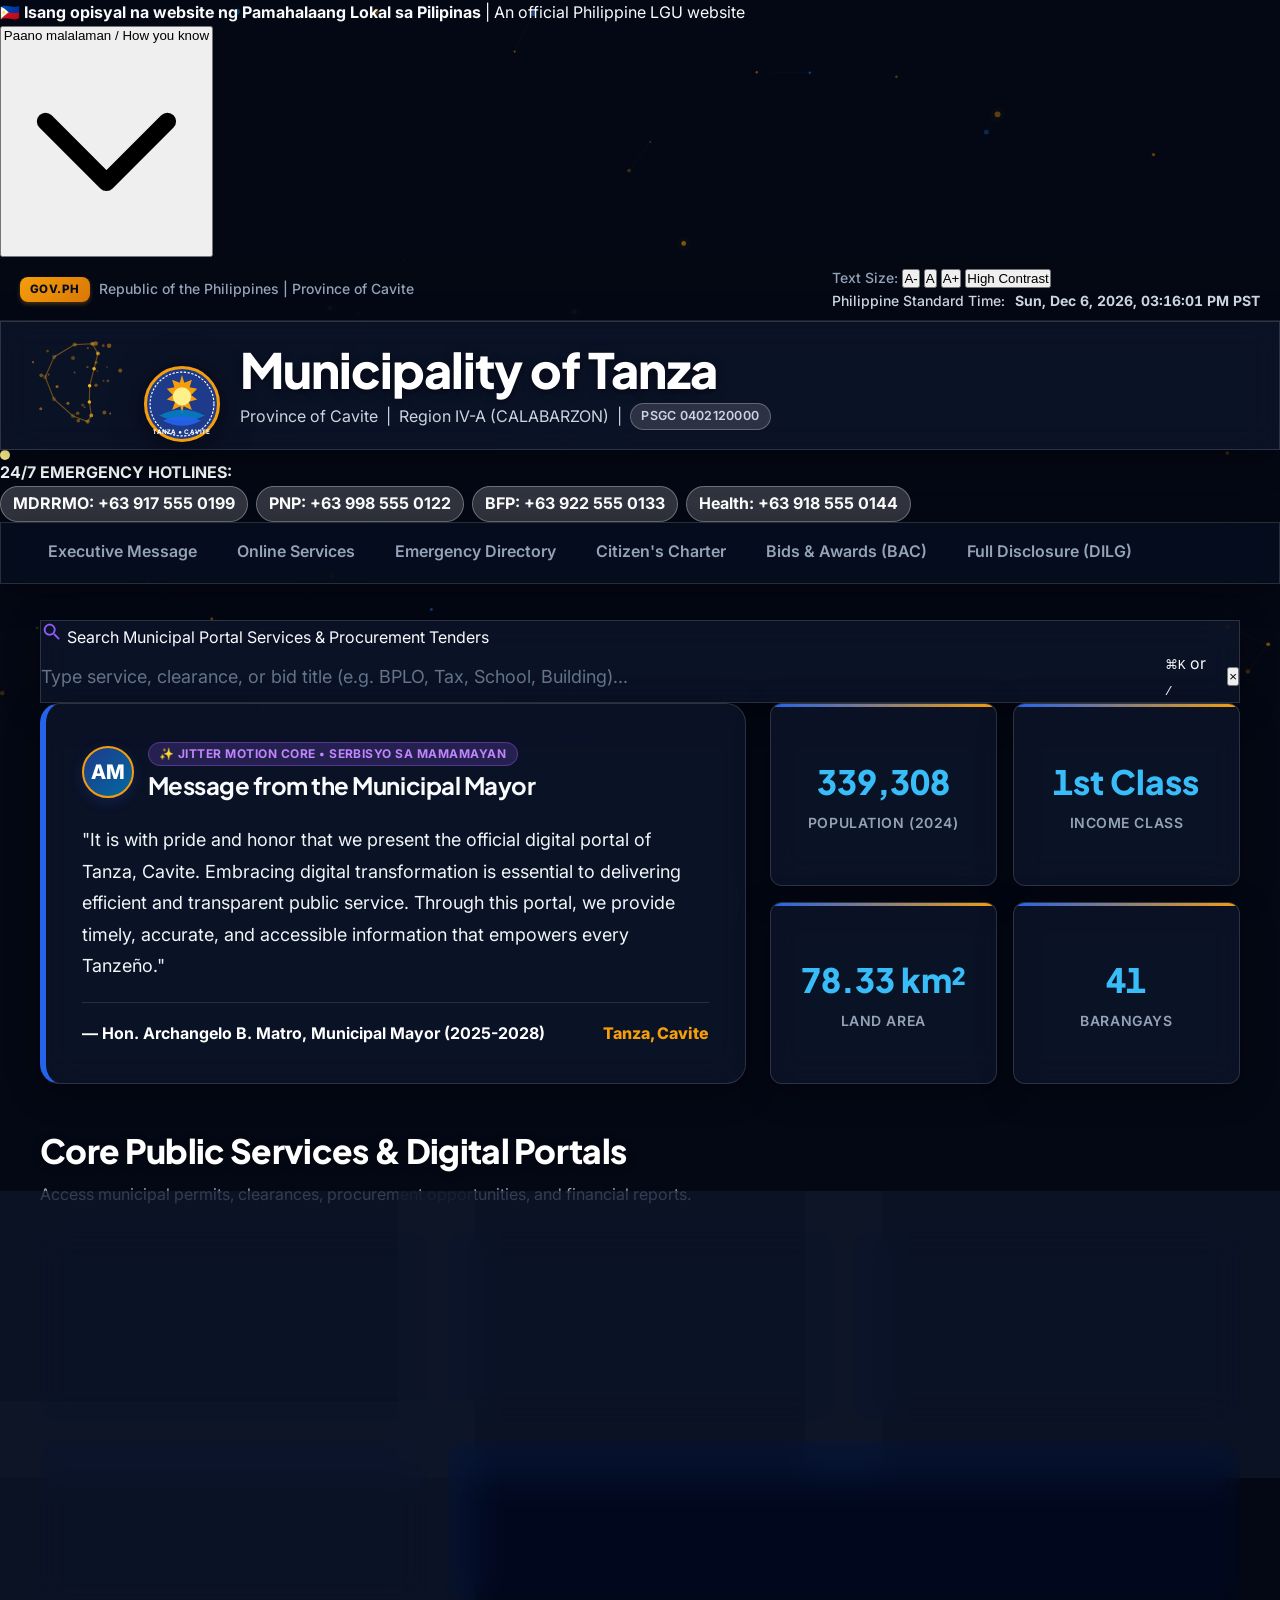
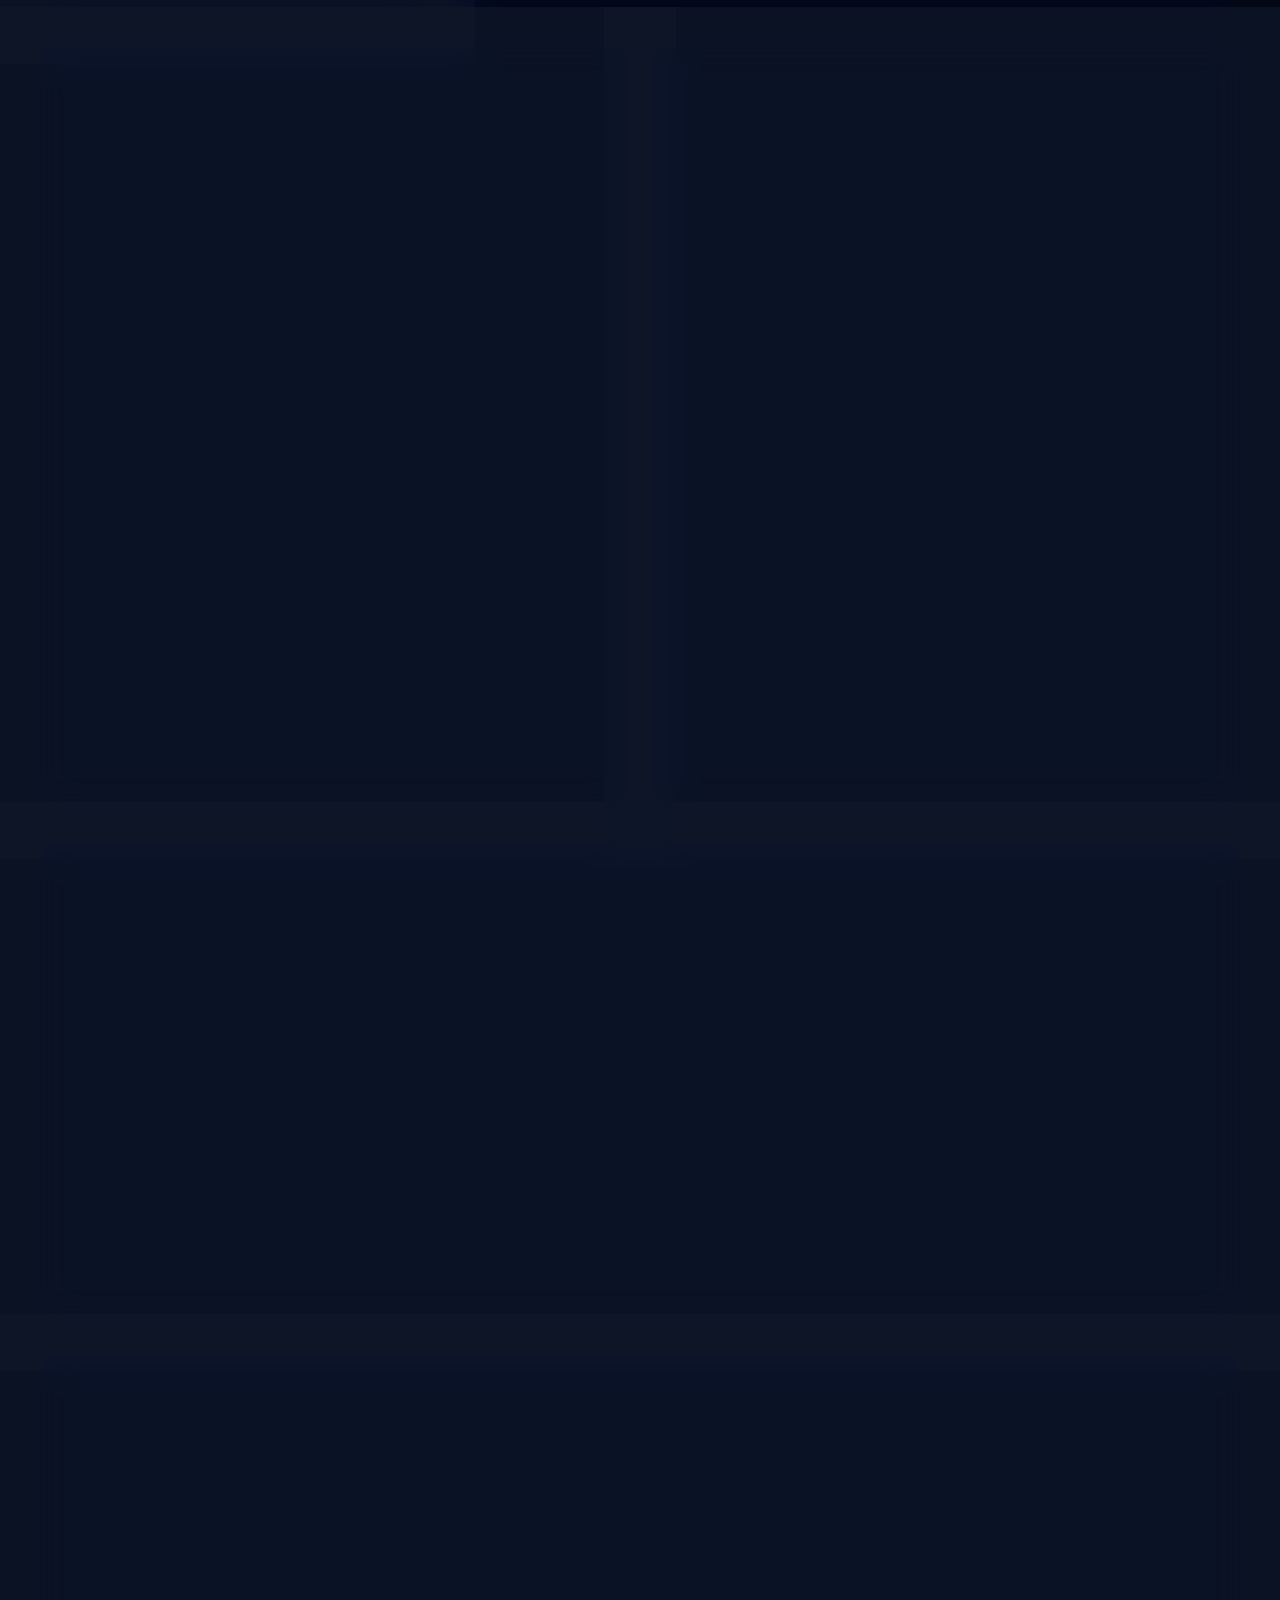
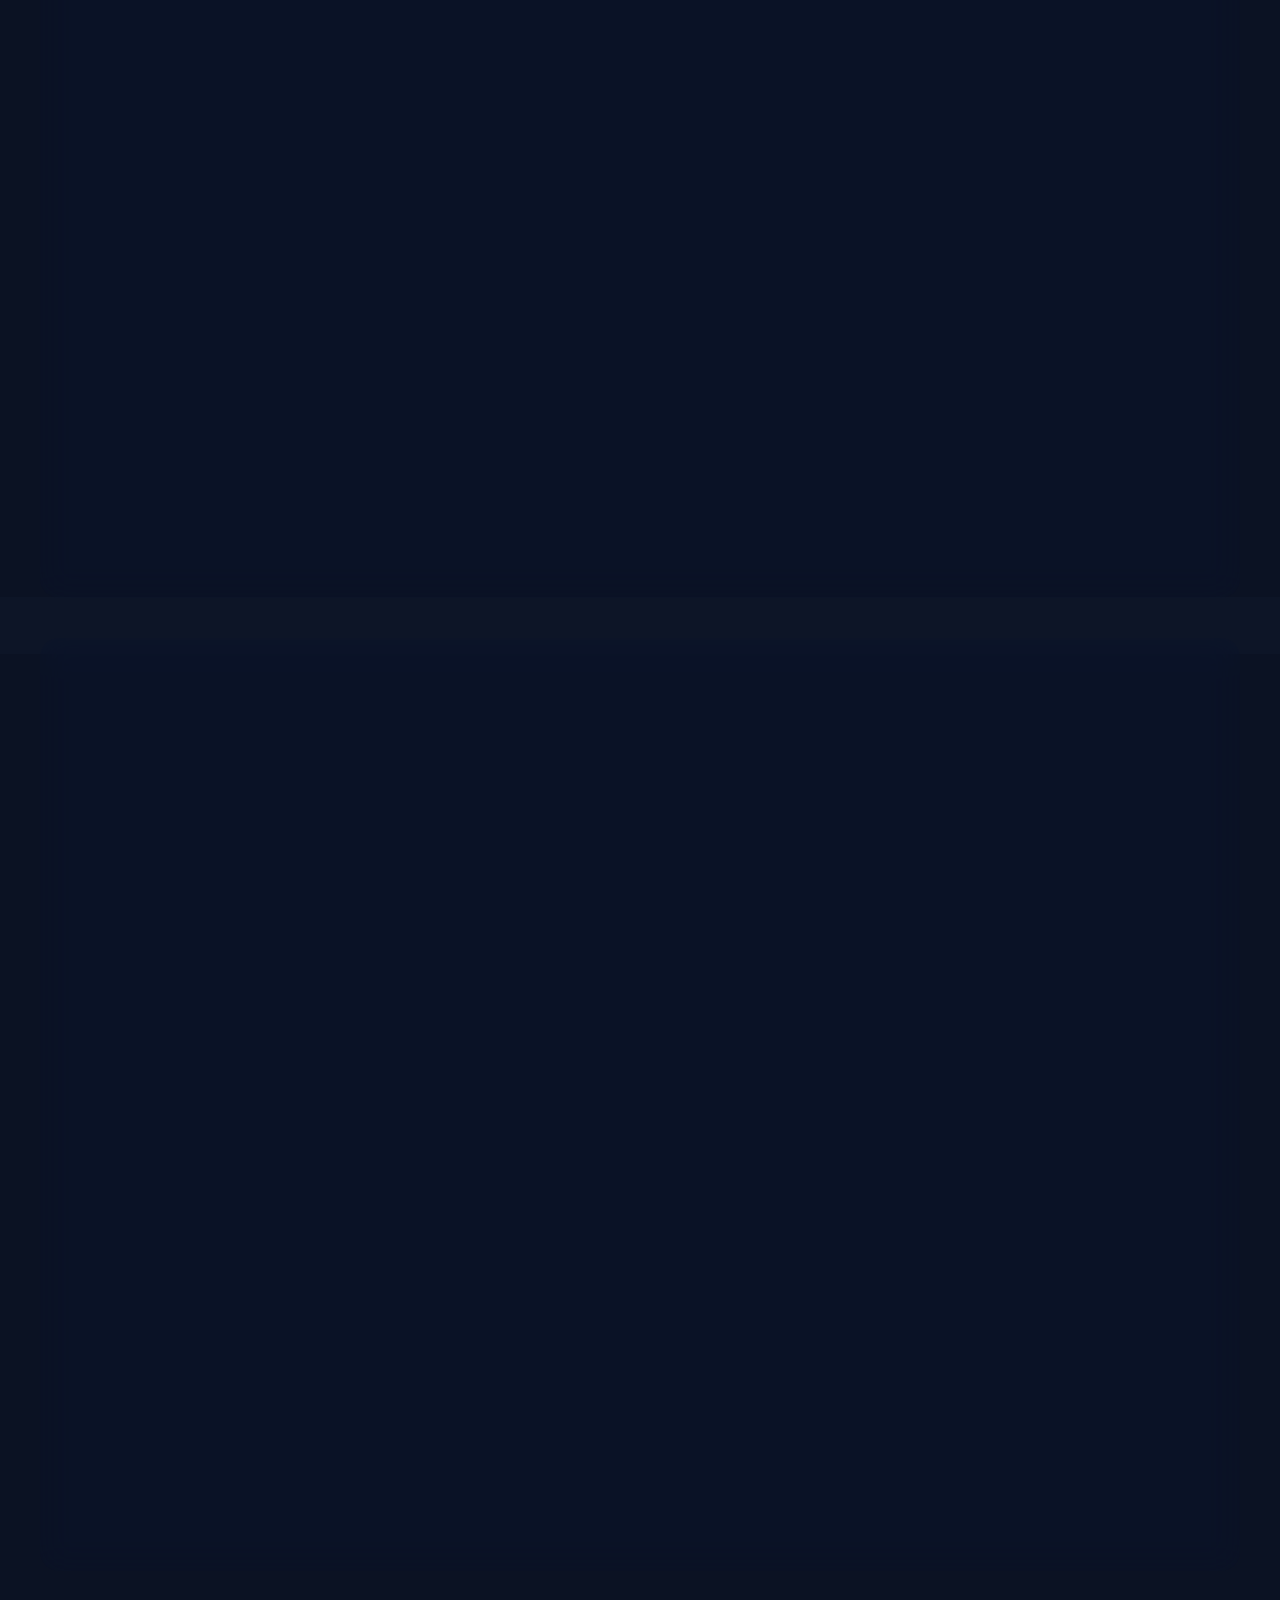
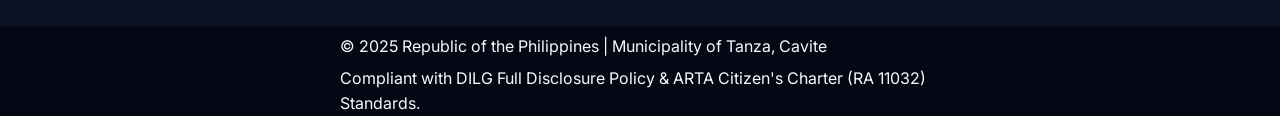
==== commit 6b95e067: "feat(ui): apply Jitter.video motion design system (obsidian canvas, violet/magenta glow, spring hove" ====
--- a/index.html
+++ b/index.html
@@ -11,7 +11,7 @@
   <link href="https://fonts.googleapis.com/css2?family=Inter:wght@400;500;600;700&family=Plus+Jakarta+Sans:wght@600;700;800&display=swap" rel="stylesheet">
   
   <!-- Cache-Busted Stylesheet -->
-  <link rel="stylesheet" href="css/style.css?v=7.0.0">
+  <link rel="stylesheet" href="css/style.css?v=8.0.0">
 </head>
 <body>
 
@@ -181,7 +181,7 @@
         <div class="executive-hero-header">
           <div class="mayor-avatar-badge" title="Mayor Archangelo B. Matro">AM</div>
           <div>
-            <span class="executive-badge">Serbisyo sa Mamamayan</span>
+            <span class="executive-badge" style="background: rgba(139, 92, 246, 0.2); color: #c084fc; border: 1px solid rgba(168, 85, 247, 0.4);">✨ Jitter Motion Core • Serbisyo sa Mamamayan</span>
             <h2>Message from the Municipal Mayor</h2>
           </div>
         </div>
--- a/css/style.css
+++ b/css/style.css
@@ -9,7 +9,9 @@
 :root {
   /* Brand & Palette (Deep Civic Navy / Coastal Azure / Gold Heritage) */
   --color-primary-dark: #070d1e;
-  --color-primary: #1e3a8a;
+  --color-primary: #8b5cf6;
+  --color-violet-glow: #a855f7;
+  --color-magenta-glow: #d946ef;
   --color-primary-light: #2563eb;
   --color-accent: #f59e0b;
   --color-accent-hover: #d97706;
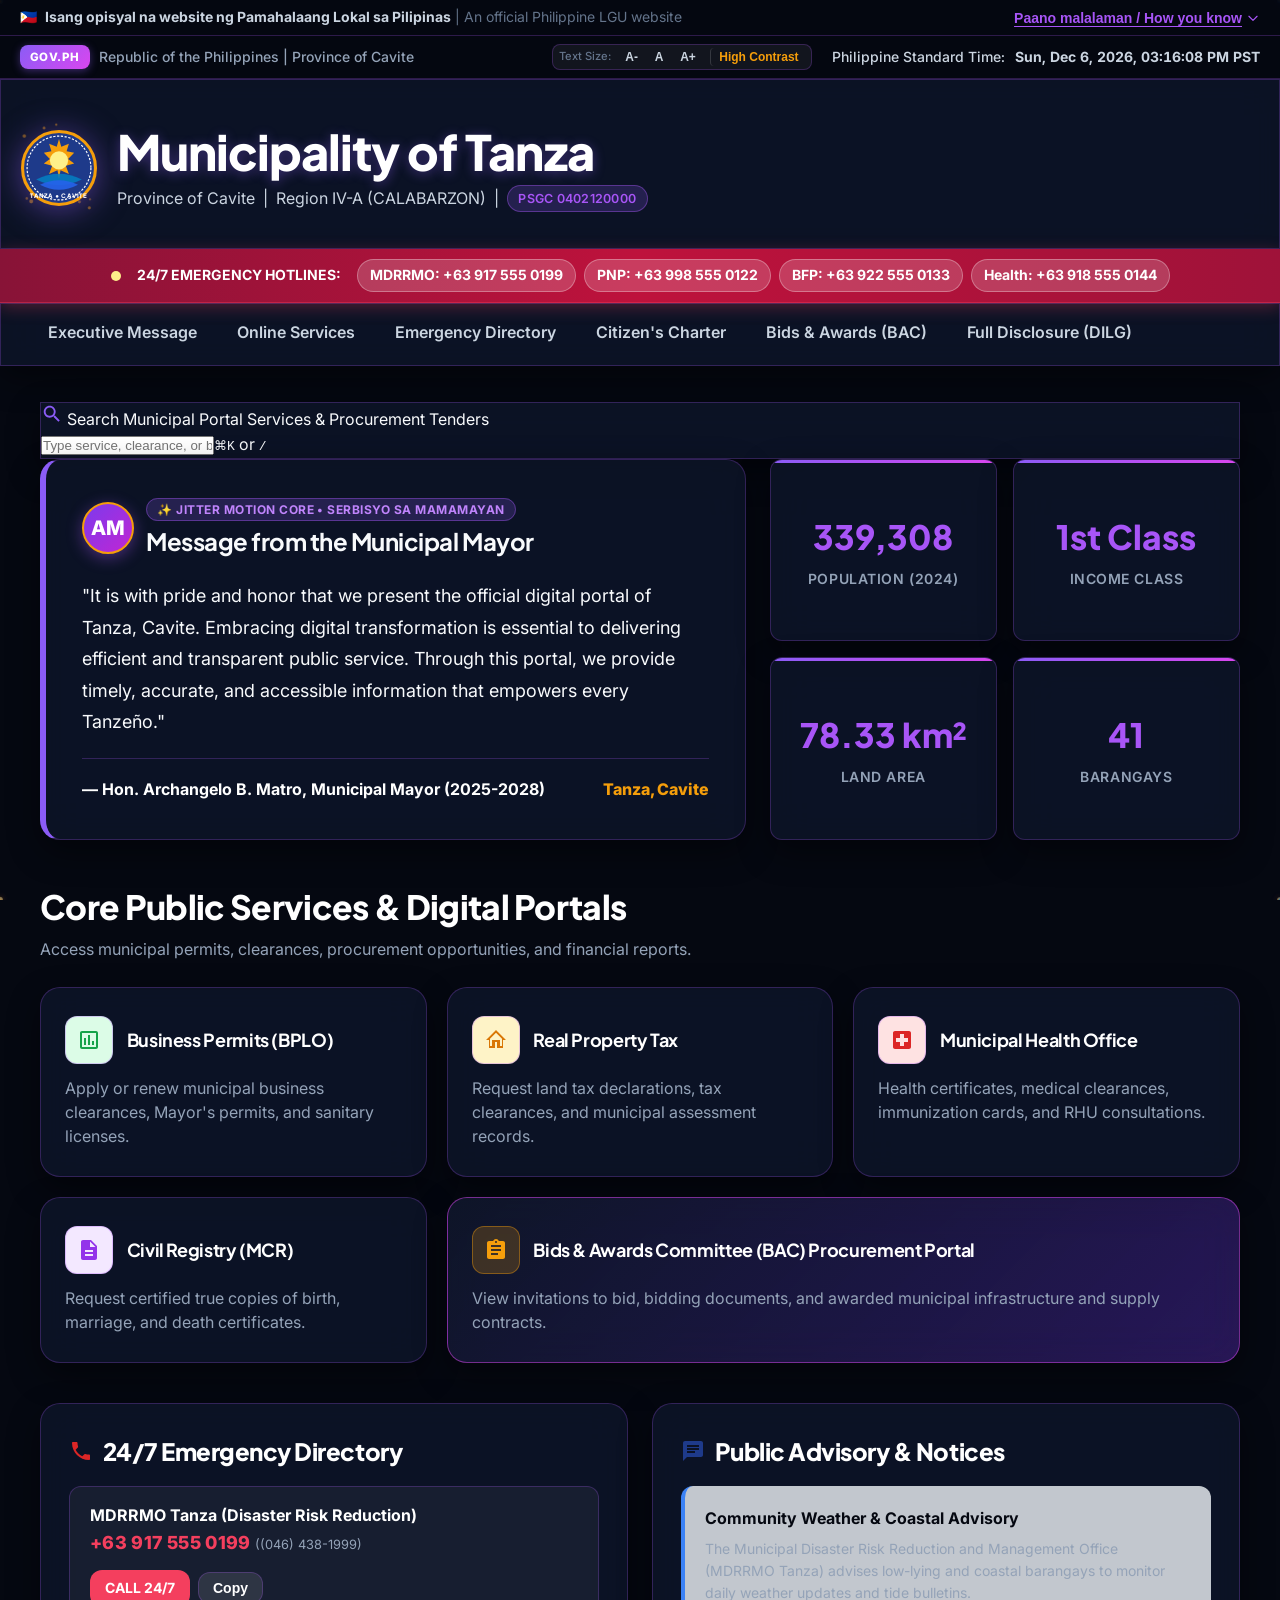
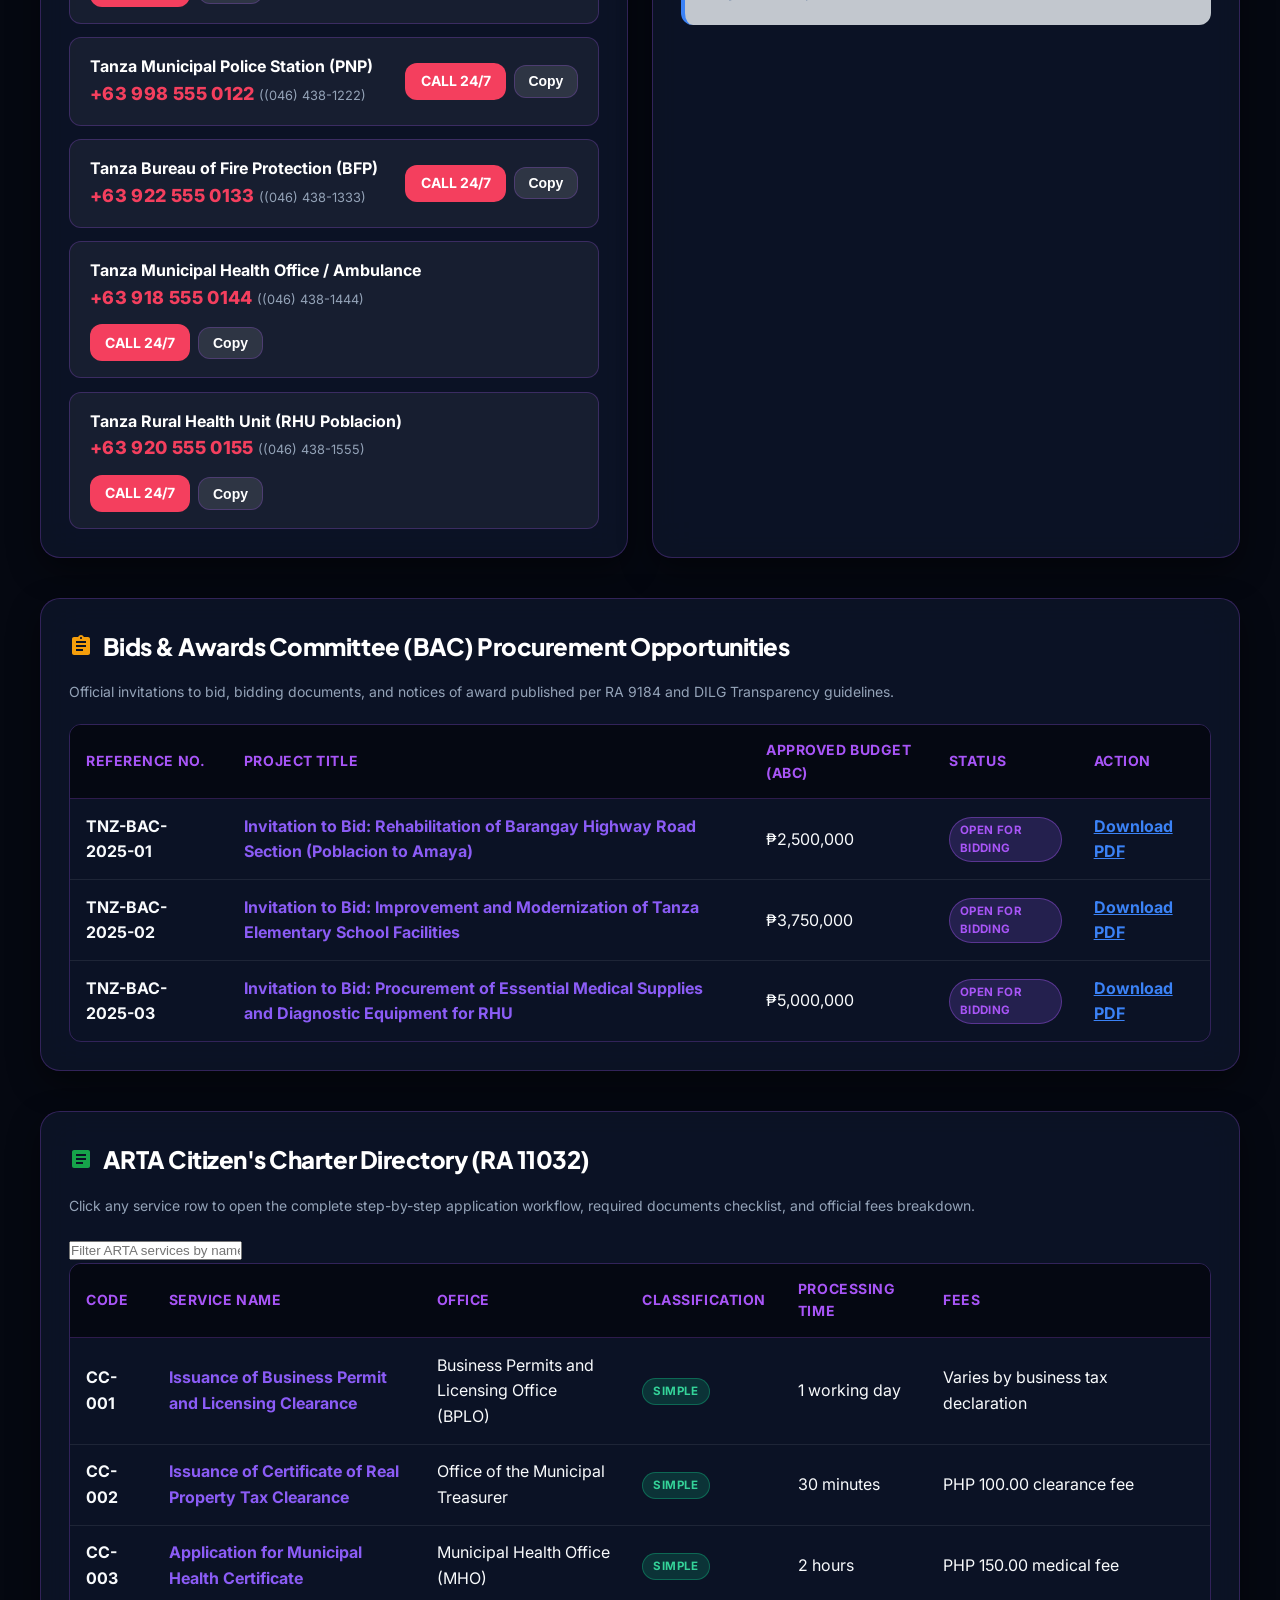
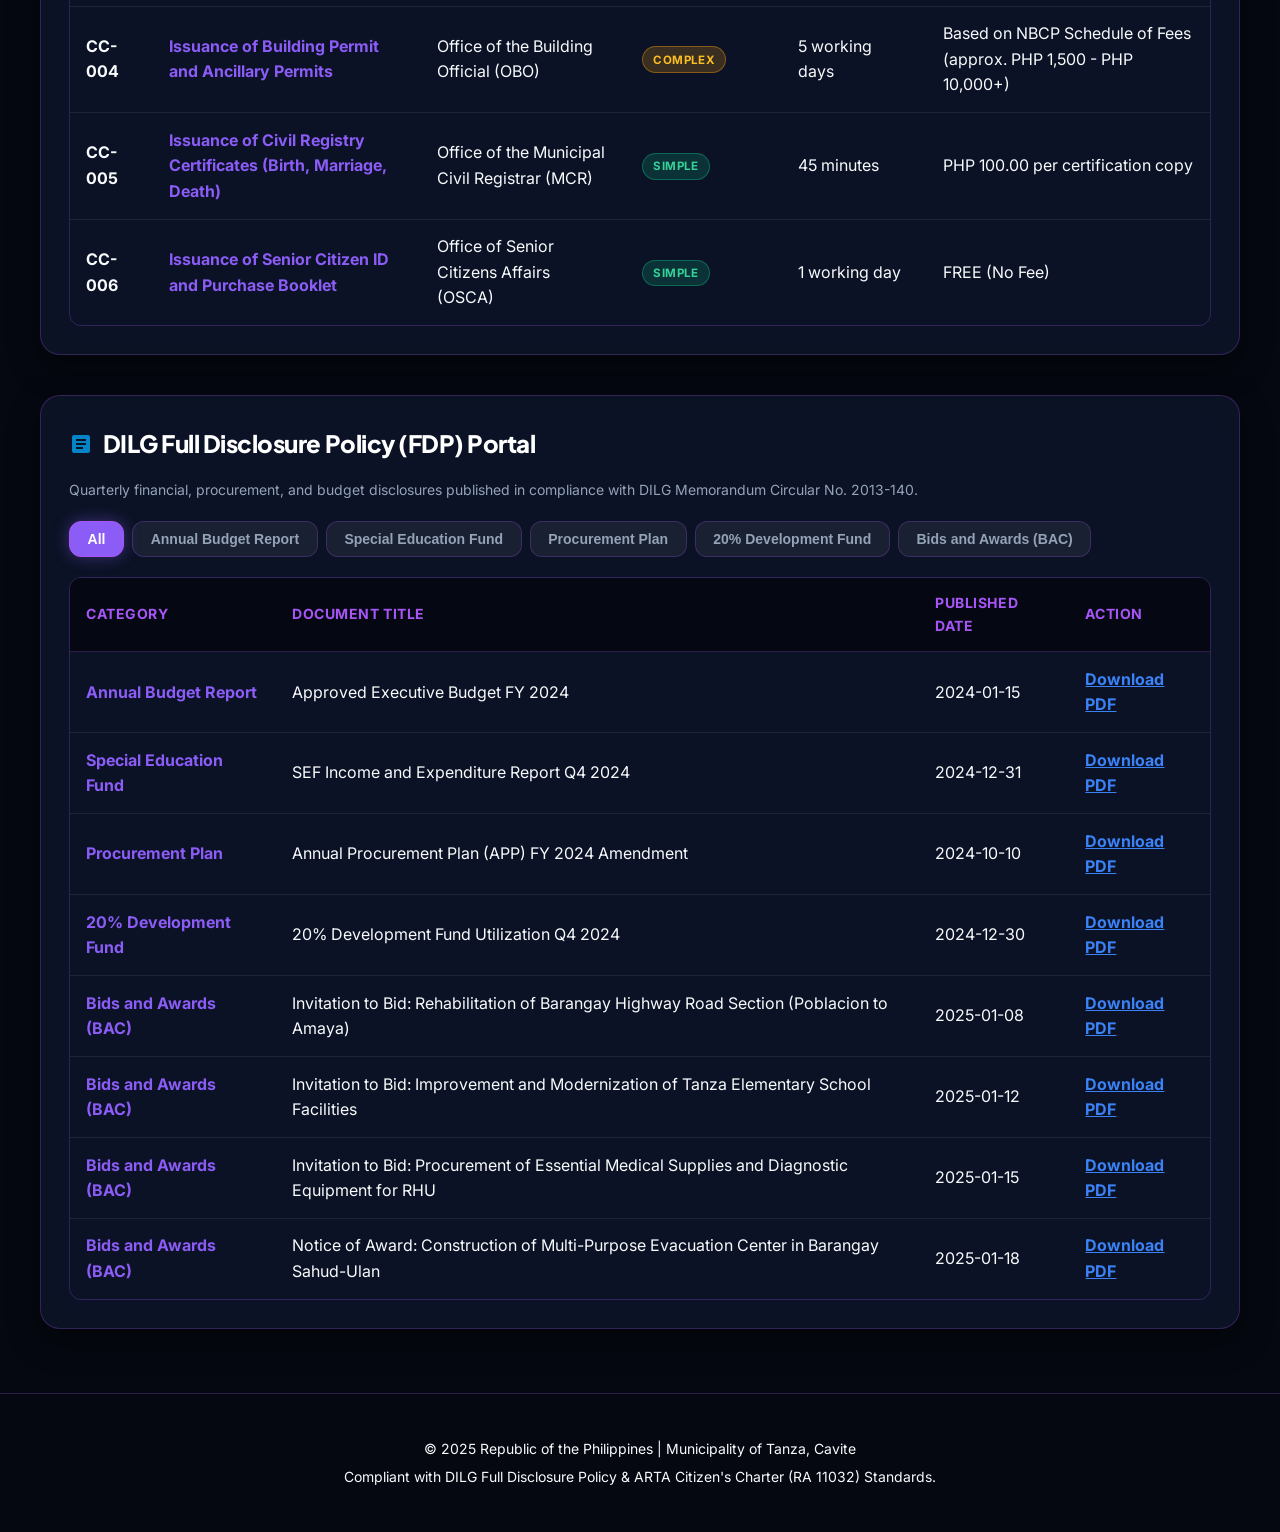
==== commit 61dcb49c: "feat(ui): apply Jitter.video motion design system, obsidian glassmorphism, and radiant violet accent" ====
--- a/index.html
+++ b/index.html
@@ -126,7 +126,8 @@
           <p>
             <span>Province of Cavite</span> | 
             <span>Region IV-A (CALABARZON)</span> | 
-            <span class="psgc-pill">PSGC 0402120000</span>
+            <span class="psgc-pill">PSGC 0402120000</span> |
+            <span class="jitter-motion-badge"><span class="jitter-pulse-dot" aria-hidden="true"></span>Jitter Motion Engine</span>
           </p>
         </div>
       </div>
--- a/css/style.css
+++ b/css/style.css
@@ -1,32 +1,39 @@
 /* ==========================================================================
    LGU PH Web - Municipality of Tanza Digital Portal Design System
-   Full-Page Coastal Wallpaper + Ambient Moving 3D Particle Canvas Design System
-   Cache-Bust Version: 7.0.0
+   Jitter.video Motion Design System + Full-Page Obsidian Glassmorphism
+   Cache-Bust Version: 8.0.0
    ========================================================================== */
 
 @import url('https://fonts.googleapis.com/css2?family=Inter:wght@400;500;600;700&family=Plus+Jakarta+Sans:wght@600;700;800&display=swap');
 
 :root {
-  /* Brand & Palette (Deep Civic Navy / Coastal Azure / Gold Heritage) */
-  --color-primary-dark: #070d1e;
-  --color-primary: #8b5cf6;
+  /* Jitter Obsidian & Violet Glow Palette */
+  --bg-jitter-obsidian: #050811;
+  --bg-jitter-card: rgba(15, 23, 42, 0.78);
+  --bg-jitter-card-hover: rgba(30, 41, 59, 0.88);
+  --bg-jitter-header: rgba(7, 13, 30, 0.88);
+  
+  /* Violet & Gold Glow Accents */
+  --color-violet-primary: #8b5cf6;
   --color-violet-glow: #a855f7;
   --color-magenta-glow: #d946ef;
-  --color-primary-light: #2563eb;
+  --color-primary-dark: #050811;
+  --color-primary: #8b5cf6;
+  --color-primary-light: #3b82f6;
   --color-accent: #f59e0b;
   --color-accent-hover: #d97706;
   
   /* Status Colors */
-  --color-emergency: #ef4444;
-  --color-success: #22c55e;
+  --color-emergency: #f43f5e;
+  --color-success: #10b981;
   --color-warning: #f59e0b;
   --color-info: #38bdf8;
 
   /* Frosted Glass Layers */
-  --bg-glass-card: rgba(15, 23, 42, 0.72);
-  --bg-glass-card-hover: rgba(30, 41, 59, 0.82);
-  --bg-glass-header: rgba(7, 13, 30, 0.85);
-  --bg-glass-panel: rgba(15, 23, 42, 0.65);
+  --bg-glass-card: rgba(15, 23, 42, 0.78);
+  --bg-glass-card-hover: rgba(30, 41, 59, 0.88);
+  --bg-glass-header: rgba(7, 13, 30, 0.88);
+  --bg-glass-panel: rgba(15, 23, 42, 0.72);
   
   /* Typography */
   --font-sans: 'Inter', system-ui, -apple-system, BlinkMacSystemFont, "Segoe UI", Roboto, sans-serif;
@@ -41,19 +48,20 @@
   --text-base: clamp(1rem, 0.95rem + 0.25vw, 1.125rem);
   --text-lg: clamp(1.25rem, 1.15rem + 0.5vw, 1.5rem);
   --text-xl: clamp(1.5rem, 1.3rem + 1vw, 2.25rem);
-  --text-2xl: clamp(2rem, 1.6rem + 1.8vw, 3.25rem);
-
-  /* Layout Elevation & Borders */
-  --border-glass: rgba(255, 255, 255, 0.14);
-  --border-glass-glow: rgba(245, 158, 11, 0.4);
+  --text-2xl: clamp(2rem, 1.6rem + 1.8vw, 3.5rem);
+
+  /* Layout Elevation & Jitter Violet Borders */
+  --border-glass: rgba(168, 85, 247, 0.25);
+  --border-glass-glow: rgba(217, 70, 239, 0.5);
   --radius-sm: 8px;
   --radius-md: 12px;
   --radius-lg: 20px;
   --radius-full: 9999px;
 
-  /* Shadows */
-  --shadow-glass: 0 8px 32px 0 rgba(0, 0, 0, 0.37);
-  --shadow-glow: 0 0 24px rgba(59, 130, 246, 0.25);
+  /* Jitter Shadows & Violet Glow */
+  --shadow-glass: 0 12px 32px 0 rgba(0, 0, 0, 0.45);
+  --shadow-glow: 0 0 24px rgba(139, 92, 246, 0.35);
+  --shadow-jitter-glow: 0 12px 32px -4px rgba(139, 92, 246, 0.28), 0 4px 12px -2px rgba(168, 85, 247, 0.18);
 
   /* Motion Curves */
   --ease-apple: cubic-bezier(0.16, 1, 0.3, 1);
@@ -70,7 +78,7 @@
 body {
   font-family: var(--font-sans);
   color: var(--text-main);
-  background-color: #040814;
+  background-color: var(--bg-jitter-obsidian);
   line-height: 1.6;
   -webkit-font-smoothing: antialiased;
   position: relative;
@@ -94,23 +102,21 @@
   z-index: -1;
   pointer-events: none;
   overflow: hidden;
-  background-color: #040814;
-}
-
-/* Atmospheric Aerial Coastal Gradient Wallpaper Layer */
+  background-color: var(--bg-jitter-obsidian);
+}
+
 .global-bg-overlay {
   position: absolute;
   inset: 0;
   background: 
-    radial-gradient(circle at 20% 20%, rgba(30, 58, 138, 0.45) 0%, transparent 50%),
-    radial-gradient(circle at 80% 80%, rgba(3, 105, 161, 0.4) 0%, transparent 50%),
-    radial-gradient(circle at 50% 50%, rgba(245, 158, 11, 0.12) 0%, transparent 60%),
-    linear-gradient(180deg, rgba(7, 13, 30, 0.85) 0%, rgba(15, 23, 42, 0.92) 50%, rgba(7, 13, 30, 0.96) 100%);
+    radial-gradient(circle at 20% 20%, rgba(139, 92, 246, 0.35) 0%, transparent 50%),
+    radial-gradient(circle at 80% 80%, rgba(217, 70, 239, 0.3) 0%, transparent 50%),
+    radial-gradient(circle at 50% 50%, rgba(245, 158, 11, 0.1) 0%, transparent 60%),
+    linear-gradient(180deg, rgba(5, 8, 17, 0.88) 0%, rgba(15, 23, 42, 0.94) 50%, rgba(5, 8, 17, 0.96) 100%);
   background-size: cover;
   background-position: center;
 }
 
-/* Full-Screen Ambient Moving Particles & Golden Dust Canvas */
 #global-bg-canvas {
   position: absolute;
   inset: 0;
@@ -120,26 +126,149 @@
 }
 
 /* ==========================================================================
-   Full-Page Glassmorphism Design System
+   Full-Page Jitter Glassmorphism Design System
    ========================================================================== */
 .glass-panel, .glass-card, .glass-header, .glass-footer {
-  background: var(--bg-glass-card);
-  backdrop-filter: blur(16px) saturate(180%);
-  -webkit-backdrop-filter: blur(16px) saturate(180%);
+  background: var(--bg-jitter-card);
+  backdrop-filter: blur(20px) saturate(190%);
+  -webkit-backdrop-filter: blur(20px) saturate(190%);
   border: 1px solid var(--border-glass);
   box-shadow: var(--shadow-glass);
+}
+
+/* ==========================================================================
+   00. Official Government Banner
+   ========================================================================== */
+.official-gov-banner {
+  background: rgba(5, 8, 17, 0.95);
+  color: #cbd5e1;
+  padding: 0.4rem 1.25rem;
+  font-size: var(--text-xs);
+  border-bottom: 1px solid var(--border-glass);
+  position: relative;
+  z-index: 101;
+}
+
+.gov-banner-container {
+  max-width: 1240px;
+  margin: 0 auto;
+  display: flex;
+  align-items: center;
+  justify-content: space-between;
+  flex-wrap: wrap;
+  gap: 0.5rem;
+}
+
+.gov-banner-text {
+  display: flex;
+  align-items: center;
+  gap: 0.5rem;
+}
+
+.gov-banner-sub {
+  color: #64748b;
+}
+
+.gov-banner-btn {
+  background: transparent;
+  border: none;
+  color: var(--color-violet-glow);
+  font-size: var(--text-xs);
+  font-weight: 600;
+  cursor: pointer;
+  display: flex;
+  align-items: center;
+  gap: 0.25rem;
+  text-decoration: underline;
+  text-underline-offset: 3px;
+}
+
+.gov-banner-btn:hover {
+  color: var(--color-magenta-glow);
+}
+
+.gov-chevron-icon {
+  width: 14px;
+  height: 14px;
+  transition: transform var(--transition-fast);
+}
+
+.gov-banner-btn[aria-expanded="true"] .gov-chevron-icon {
+  transform: rotate(180deg);
+}
+
+.gov-banner-details {
+  max-width: 1240px;
+  margin: 0.5rem auto 0.25rem auto;
+  padding-top: 0.5rem;
+  border-top: 1px solid rgba(255, 255, 255, 0.1);
+}
+
+.gov-banner-details-grid {
+  display: grid;
+  grid-template-columns: repeat(2, 1fr);
+  gap: 1rem;
+}
+
+@media (max-width: 768px) {
+  .gov-banner-details-grid {
+    grid-template-columns: 1fr;
+  }
+}
+
+.gov-verify-card {
+  padding: 0.85rem 1rem;
+  border-radius: var(--radius-md);
+  display: flex;
+  align-items: flex-start;
+  gap: 0.75rem;
+}
+
+.gov-verify-icon {
+  width: 32px;
+  height: 32px;
+  background: rgba(139, 92, 246, 0.2);
+  color: var(--color-violet-glow);
+  border-radius: 50%;
+  display: flex;
+  align-items: center;
+  justify-content: center;
+  flex-shrink: 0;
+}
+
+.gov-verify-icon svg {
+  width: 18px;
+  height: 18px;
+}
+
+.gov-verify-icon.lock {
+  background: rgba(16, 185, 129, 0.2);
+  color: var(--color-success);
+}
+
+.gov-verify-card strong {
+  color: #ffffff;
+  font-size: var(--text-xs);
+  display: block;
+}
+
+.gov-verify-card p {
+  color: var(--text-muted);
+  font-size: 0.78rem;
+  margin-top: 0.15rem;
+  line-height: 1.4;
 }
 
 /* ==========================================================================
    01. Top Utility Bar
    ========================================================================== */
 .top-gov-bar {
-  background: rgba(4, 8, 20, 0.88);
+  background: rgba(5, 8, 17, 0.92);
   color: #94a3b8;
   padding: 0.5rem 1.25rem;
   font-size: var(--text-xs);
   font-weight: 500;
-  border-bottom: 1px solid rgba(255, 255, 255, 0.1);
+  border-bottom: 1px solid var(--border-glass);
   position: relative;
   z-index: 100;
 }
@@ -161,14 +290,61 @@
 }
 
 .seal-badge {
-  background: linear-gradient(135deg, #f59e0b 0%, #d97706 100%);
-  color: var(--color-primary-dark);
+  background: linear-gradient(135deg, #8b5cf6 0%, #d946ef 100%);
+  color: #ffffff;
   font-weight: 800;
   padding: 0.2rem 0.6rem;
   border-radius: var(--radius-sm);
   font-size: 0.72rem;
   letter-spacing: 0.05em;
-  box-shadow: 0 2px 4px rgba(245, 158, 11, 0.3);
+  box-shadow: 0 2px 8px rgba(139, 92, 246, 0.4);
+}
+
+.utility-controls-group {
+  display: flex;
+  align-items: center;
+  gap: 1.25rem;
+  flex-wrap: wrap;
+}
+
+.a11y-btn-group {
+  display: flex;
+  align-items: center;
+  gap: 0.25rem;
+  background: rgba(255, 255, 255, 0.06);
+  padding: 0.15rem 0.4rem;
+  border-radius: var(--radius-sm);
+  border: 1px solid var(--border-glass);
+}
+
+.a11y-label {
+  font-size: 0.7rem;
+  color: #64748b;
+  margin-right: 0.25rem;
+}
+
+.a11y-btn {
+  background: transparent;
+  border: none;
+  color: #cbd5e1;
+  font-weight: 700;
+  font-size: 0.75rem;
+  padding: 0.15rem 0.4rem;
+  border-radius: 4px;
+  cursor: pointer;
+  transition: var(--transition-fast);
+}
+
+.a11y-btn:hover {
+  background: rgba(255, 255, 255, 0.15);
+  color: #ffffff;
+}
+
+.a11y-btn.contrast-toggle {
+  color: var(--color-accent);
+  border-left: 1px solid rgba(255, 255, 255, 0.15);
+  padding-left: 0.5rem;
+  margin-left: 0.25rem;
 }
 
 .clock-display {
@@ -180,16 +356,37 @@
   color: #cbd5e1;
 }
 
+/* High Contrast Mode */
+html.high-contrast {
+  --bg-jitter-obsidian: #000000;
+  --bg-glass-card: #000000;
+  --text-main: #ffffff;
+  --text-muted: #e2e8f0;
+  --border-glass: #ffffff;
+}
+
+html.high-contrast .glass-panel,
+html.high-contrast .glass-card {
+  background: #000000 !important;
+  border: 2px solid #ffffff !important;
+}
+
+/* Text Scaling Accessibility Classes */
+html.text-scale-sm { font-size: 14px; }
+html.text-scale-lg { font-size: 19px; }
+html.text-scale-xl { font-size: 21px; }
+
 /* ==========================================================================
    02. Glassmorphic Header & Official LGU Emblem
    ========================================================================== */
-.glass-header {
-  background: var(--bg-glass-header);
+header {
+  background: linear-gradient(135deg, rgba(5, 8, 17, 0.95) 0%, rgba(139, 92, 246, 0.18) 50%, rgba(5, 8, 17, 0.95) 100%);
   color: var(--text-inverse);
   padding: 2.75rem 1.25rem 2.25rem 1.25rem;
-  border-bottom: 4px solid var(--color-accent);
+  border-bottom: 2px solid var(--border-glass-glow);
   position: relative;
   overflow: hidden;
+  box-shadow: var(--shadow-jitter-glow);
 }
 
 .header-container {
@@ -210,20 +407,33 @@
   gap: 1.25rem;
 }
 
-.seal-wrapper {
+.seal-3d-wrapper {
   position: relative;
+  width: 76px;
+  height: 76px;
+  flex-shrink: 0;
+}
+
+.hero-3d-canvas {
+  position: absolute;
+  inset: -12px;
+  width: 100px;
+  height: 100px;
+  pointer-events: none;
+  z-index: 1;
 }
 
 .lgu-seal-svg {
   width: 76px;
   height: 76px;
-  filter: drop-shadow(0 4px 16px rgba(0, 0, 0, 0.5));
-  flex-shrink: 0;
+  filter: drop-shadow(0 4px 16px rgba(139, 92, 246, 0.5));
+  position: relative;
+  z-index: 2;
   transition: transform var(--transition-normal);
 }
 
 .lgu-seal-svg:hover {
-  transform: scale(1.05) rotate(3deg);
+  transform: rotate(5deg) scale(1.05);
 }
 
 .lgu-title h1 {
@@ -232,7 +442,7 @@
   color: #ffffff;
   line-height: 1.15;
   margin-bottom: 0.35rem;
-  text-shadow: 0 2px 10px rgba(0, 0, 0, 0.5);
+  text-shadow: 0 2px 12px rgba(139, 92, 246, 0.4);
 }
 
 .lgu-title p {
@@ -245,8 +455,9 @@
 }
 
 .psgc-pill {
-  background: rgba(255, 255, 255, 0.14);
-  border: 1px solid rgba(255, 255, 255, 0.25);
+  background: rgba(139, 92, 246, 0.2);
+  border: 1px solid rgba(168, 85, 247, 0.4);
+  color: var(--color-violet-glow);
   padding: 0.15rem 0.65rem;
   border-radius: var(--radius-full);
   font-size: 0.78rem;
@@ -254,81 +465,114 @@
   letter-spacing: 0.02em;
 }
 
-.btn-gov-verify {
-  background: rgba(255, 255, 255, 0.1);
+.jitter-motion-badge {
+  background: rgba(217, 70, 239, 0.18);
+  border: 1px solid rgba(217, 70, 239, 0.4);
+  color: var(--color-magenta-glow);
+  padding: 0.15rem 0.65rem;
+  border-radius: var(--radius-full);
+  font-size: 0.78rem;
+  font-weight: 700;
+  letter-spacing: 0.02em;
+  display: inline-flex;
+  align-items: center;
+  gap: 0.35rem;
+}
+
+.jitter-pulse-dot {
+  width: 6px;
+  height: 6px;
+  background-color: var(--color-magenta-glow);
+  border-radius: 50%;
+  animation: jitter-pulse 1.5s infinite;
+}
+
+@keyframes jitter-pulse {
+  0% { transform: scale(0.95); box-shadow: 0 0 0 0 rgba(217, 70, 239, 0.7); }
+  70% { transform: scale(1); box-shadow: 0 0 0 6px rgba(217, 70, 239, 0); }
+  100% { transform: scale(0.95); box-shadow: 0 0 0 0 rgba(217, 70, 239, 0); }
+}
+
+/* Universal Hero Search Bar */
+.universal-search-container {
+  position: relative;
+  min-width: 320px;
+  max-width: 480px;
+  width: 100%;
+}
+
+.search-input-wrapper {
+  position: relative;
+  display: flex;
+  align-items: center;
+}
+
+.search-icon-inside {
+  position: absolute;
+  left: 14px;
+  width: 18px;
+  height: 18px;
+  color: #94a3b8;
+  pointer-events: none;
+}
+
+.universal-search-input {
+  width: 100%;
+  padding: 0.75rem 4.25rem 0.75rem 2.6rem;
+  background: rgba(15, 23, 42, 0.85);
+  border: 1px solid var(--border-glass);
+  border-radius: var(--radius-md);
+  color: #ffffff;
+  font-size: var(--text-sm);
+  font-family: var(--font-sans);
+  transition: var(--transition-fast);
+  backdrop-filter: blur(8px);
+}
+
+.universal-search-input:focus {
+  outline: none;
+  border-color: var(--color-violet-glow);
+  background: rgba(15, 23, 42, 0.95);
+  box-shadow: 0 0 0 4px rgba(139, 92, 246, 0.25);
+}
+
+.kbd-shortcut-badge {
+  position: absolute;
+  right: 12px;
+  background: rgba(255, 255, 255, 0.12);
   border: 1px solid rgba(255, 255, 255, 0.2);
-  color: #ffffff;
-  padding: 0.5rem 1rem;
-  border-radius: var(--radius-full);
-  font-size: var(--text-xs);
-  font-weight: 600;
+  color: #cbd5e1;
+  font-size: 0.7rem;
+  font-weight: 700;
+  padding: 0.15rem 0.45rem;
+  border-radius: 4px;
+  font-family: monospace;
+  pointer-events: none;
+}
+
+.search-clear-btn {
+  position: absolute;
+  right: 10px;
+  background: transparent;
+  border: none;
+  color: #94a3b8;
+  font-size: 1.1rem;
   cursor: pointer;
-  display: inline-flex;
-  align-items: center;
-  gap: 0.5rem;
-  transition: var(--transition-fast);
-}
-
-.btn-gov-verify:hover {
-  background: rgba(255, 255, 255, 0.2);
-  border-color: var(--color-accent);
-}
-
-.gov-banner-panel {
-  max-width: 1240px;
-  margin: 1.5rem auto 0 auto;
-  padding-top: 1.5rem;
-  border-top: 1px solid rgba(255, 255, 255, 0.12);
-}
-
-.gov-panel-grid {
-  display: grid;
-  grid-template-columns: repeat(2, 1fr);
-  gap: 1.25rem;
-}
-
-@media (max-width: 768px) {
-  .gov-panel-grid { grid-template-columns: 1fr; }
-}
-
-.gov-panel-card {
-  background: rgba(255, 255, 255, 0.06);
-  border: 1px solid rgba(255, 255, 255, 0.1);
-  border-radius: var(--radius-md);
-  padding: 1rem 1.25rem;
-  display: flex;
-  align-items: flex-start;
-  gap: 1rem;
-  font-size: var(--text-xs);
-  color: #cbd5e1;
-}
-
-.gov-panel-icon {
-  width: 36px;
-  height: 36px;
-  border-radius: var(--radius-sm);
-  display: flex;
-  align-items: center;
-  justify-content: center;
-  flex-shrink: 0;
-}
-
-.domain-icon { background: rgba(37, 99, 235, 0.3); color: #60a5fa; }
-.lock-icon { background: rgba(22, 163, 74, 0.3); color: #4ade80; }
-
-.gov-panel-icon svg { width: 20px; height: 24px; }
+  display: none;
+}
+
+.search-clear-btn.active {
+  display: block;
+}
 
 /* ==========================================================================
-   03. Sticky Emergency Alert Bar (Pinned Top)
+   03. Sticky Emergency Alert Bar
    ========================================================================== */
-.glass-emergency {
+.sticky-emergency-bar {
   position: sticky;
   top: 0;
   z-index: 990;
-  background: rgba(153, 27, 27, 0.88);
-  backdrop-filter: blur(12px);
-  -webkit-backdrop-filter: blur(12px);
-  border-bottom: 1px solid rgba(248, 113, 113, 0.3);
+  background: linear-gradient(90deg, #881337 0%, #be123c 50%, #9f1239 100%);
   color: #ffffff;
   padding: 0.65rem 1.25rem;
   display: flex;
@@ -337,7 +581,8 @@
   flex-wrap: wrap;
   gap: 1rem;
   font-size: var(--text-xs);
-  box-shadow: 0 4px 16px rgba(220, 38, 38, 0.35);
+  border-bottom: 1px solid rgba(244, 63, 94, 0.4);
+  box-shadow: 0 4px 16px rgba(244, 63, 94, 0.3);
 }
 
 .emergency-pulse-dot {
@@ -378,15 +623,15 @@
 
 .hotline-pill:hover {
   background: #ffffff;
-  color: #991b1b;
+  color: #881337;
   transform: translateY(-1px);
 }
 
 /* ==========================================================================
-   04. Navigation Bar & Universal Search
+   04. Navigation Bar
    ========================================================================== */
-nav.glass-panel {
-  background: rgba(7, 13, 30, 0.85);
+nav {
+  background: var(--bg-jitter-card);
   border-bottom: 1px solid var(--border-glass);
 }
 
@@ -400,10 +645,12 @@
   padding: 0 0.5rem;
 }
 
-.nav-container::-webkit-scrollbar { display: none; }
+.nav-container::-webkit-scrollbar {
+  display: none;
+}
 
 nav a {
-  color: #94a3b8;
+  color: #cbd5e1;
   text-decoration: none;
   padding: 1rem 1.25rem;
   font-weight: 600;
@@ -418,56 +665,8 @@
 
 nav a:hover, nav a:focus {
   color: #ffffff;
-  background: rgba(255, 255, 255, 0.05);
-  border-bottom-color: var(--color-accent);
-}
-
-.hero-search-section {
-  margin-bottom: 2rem;
-}
-
-.hero-search-box {
-  background: rgba(15, 23, 42, 0.75);
-  border-radius: var(--radius-lg);
-  padding: 0.75rem 1.25rem;
-}
-
-.search-input-wrapper {
-  display: flex;
-  align-items: center;
-  gap: 0.85rem;
-}
-
-.search-icon {
-  width: 22px;
-  height: 22px;
-  color: #94a3b8;
-  flex-shrink: 0;
-}
-
-.search-input-wrapper input {
-  width: 100%;
-  background: transparent;
-  border: none;
-  outline: none;
-  color: #ffffff;
-  font-size: var(--text-base);
-  font-family: var(--font-sans);
-}
-
-.search-input-wrapper input::placeholder {
-  color: #64748b;
-}
-
-.kbd-shortcut {
-  background: rgba(255, 255, 255, 0.12);
-  border: 1px solid rgba(255, 255, 255, 0.2);
-  color: #cbd5e1;
-  font-size: 0.72rem;
-  font-weight: 700;
-  padding: 0.2rem 0.5rem;
-  border-radius: var(--radius-sm);
-  font-family: var(--font-sans);
+  background: rgba(139, 92, 246, 0.15);
+  border-bottom-color: var(--color-violet-glow);
 }
 
 /* ==========================================================================
@@ -477,8 +676,6 @@
   max-width: 1240px;
   margin: 2.25rem auto 4rem auto;
   padding: 0 1.25rem;
-  position: relative;
-  z-index: 10;
 }
 
 .section-title-group {
@@ -489,7 +686,6 @@
   font-size: var(--text-xl);
   color: #ffffff;
   font-weight: 800;
-  text-shadow: 0 2px 8px rgba(0, 0, 0, 0.4);
 }
 
 .section-title-group p {
@@ -507,26 +703,29 @@
 }
 
 @media (max-width: 900px) {
-  .executive-hero { grid-template-columns: 1fr; }
-}
-
-#lgu-overview.glass-card {
-  border-left: 6px solid var(--color-primary-light);
+  .executive-hero {
+    grid-template-columns: 1fr;
+  }
+}
+
+#lgu-overview {
+  border-left: 6px solid var(--color-violet-primary);
+  border-radius: var(--radius-lg);
   padding: 2.25rem;
-  border-radius: var(--radius-lg);
+  position: relative;
 }
 
 .executive-hero-header {
   display: flex;
   align-items: center;
-  gap: 0.85rem;
+  gap: 0.75rem;
   margin-bottom: 1.25rem;
 }
 
 .mayor-avatar-badge {
   width: 52px;
   height: 52px;
-  background: linear-gradient(135deg, #1e3a8a 0%, #0369a1 100%);
+  background: linear-gradient(135deg, #7c3aed 0%, #c026d3 100%);
   color: #ffffff;
   border-radius: 50%;
   display: flex;
@@ -535,14 +734,14 @@
   font-weight: 800;
   font-size: 1.25rem;
   border: 2px solid var(--color-accent);
-  box-shadow: 0 4px 12px rgba(30, 58, 138, 0.4);
+  box-shadow: 0 4px 16px rgba(168, 85, 247, 0.4);
   flex-shrink: 0;
 }
 
 .executive-badge {
-  background: rgba(59, 130, 246, 0.2);
-  color: #60a5fa;
-  border: 1px solid rgba(96, 165, 250, 0.3);
+  background: rgba(139, 92, 246, 0.2);
+  border: 1px solid rgba(168, 85, 247, 0.3);
+  color: var(--color-violet-glow);
   font-size: 0.75rem;
   font-weight: 700;
   padding: 0.2rem 0.65rem;
@@ -553,14 +752,14 @@
 
 .executive-quote {
   font-size: var(--text-base);
-  color: #f1f5f9;
+  color: var(--text-main);
   line-height: 1.75;
 }
 
 .executive-signature {
   margin-top: 1.25rem;
   padding-top: 1rem;
-  border-top: 1px solid rgba(255, 255, 255, 0.12);
+  border-top: 1px solid var(--border-glass);
   font-weight: 700;
   color: #ffffff;
   font-size: var(--text-sm);
@@ -576,41 +775,39 @@
   gap: 1rem;
 }
 
-.stat-card.glass-card {
+.stat-card {
+  border-radius: var(--radius-md);
   padding: 1.5rem 1.25rem;
   text-align: center;
-  border-radius: var(--radius-md);
-  transition: var(--transition-normal);
   display: flex;
   flex-direction: column;
   justify-content: center;
   position: relative;
   overflow: hidden;
-}
-
-.stat-card.glass-card::after {
+  transition: transform var(--transition-normal), box-shadow var(--transition-normal);
+}
+
+.stat-card::after {
   content: "";
   position: absolute;
   top: 0;
   left: 0;
   width: 100%;
   height: 3px;
-  background: linear-gradient(90deg, var(--color-primary-light) 0%, var(--color-accent) 100%);
-}
-
-.stat-card.glass-card:hover {
+  background: linear-gradient(90deg, var(--color-violet-primary) 0%, var(--color-magenta-glow) 100%);
+}
+
+.stat-card:hover {
   transform: translateY(-4px);
-  background: var(--bg-glass-card-hover);
-  box-shadow: var(--shadow-glow);
-  border-color: rgba(255, 255, 255, 0.25);
+  box-shadow: var(--shadow-jitter-glow);
+  border-color: var(--border-glass-glow);
 }
 
 .stat-value {
   font-family: var(--font-heading);
   font-size: var(--text-xl);
   font-weight: 800;
-  color: #38bdf8;
-  font-feature-settings: "tnum";
+  color: var(--color-violet-glow);
 }
 
 .stat-label {
@@ -622,48 +819,57 @@
   margin-top: 0.25rem;
 }
 
-/* Core Public Services Bento Layout */
+/* Core Public Services Jitter Bento Layout */
 .service-actions-grid {
   display: grid;
   grid-template-columns: repeat(3, 1fr);
   gap: 1.25rem;
 }
 
-@media (max-width: 960px) { .service-actions-grid { grid-template-columns: repeat(2, 1fr); } }
-@media (max-width: 600px) { .service-actions-grid { grid-template-columns: 1fr; } }
-
-.action-card.glass-card {
-  padding: 1.75rem 1.5rem;
-  border-radius: var(--radius-lg);
+@media (max-width: 960px) {
+  .service-actions-grid {
+    grid-template-columns: repeat(2, 1fr);
+  }
+}
+
+@media (max-width: 600px) {
+  .service-actions-grid {
+    grid-template-columns: 1fr;
+  }
+}
+
+.action-card {
   text-decoration: none;
   color: var(--text-main);
-  transition: var(--transition-normal);
+  border-radius: var(--radius-lg);
+  padding: 1.75rem 1.5rem;
+  transition: transform 300ms var(--ease-apple), box-shadow 300ms ease, border-color 300ms ease;
   display: flex;
   flex-direction: column;
   position: relative;
   overflow: hidden;
 }
 
-.action-card.glass-card::before {
+/* Mouse-tracked spotlight overlay */
+.action-card::before {
   content: "";
   position: absolute;
-  top: 0;
-  left: 0;
-  right: 0;
-  height: 4px;
-  background: linear-gradient(90deg, var(--color-primary-light) 0%, var(--color-accent) 100%);
+  inset: 0;
+  background: radial-gradient(600px circle at var(--mouse-x, 50%) var(--mouse-y, 50%), rgba(168, 85, 247, 0.18), transparent 40%);
   opacity: 0;
-  transition: var(--transition-fast);
-}
-
-.action-card.glass-card:hover {
+  transition: opacity 300ms ease;
+  pointer-events: none;
+}
+
+.action-card:hover {
   transform: translateY(-5px);
-  background: var(--bg-glass-card-hover);
-  border-color: rgba(255, 255, 255, 0.3);
-  box-shadow: var(--shadow-glow);
-}
-
-.action-card.glass-card:hover::before { opacity: 1; }
+  box-shadow: var(--shadow-jitter-glow);
+  border-color: var(--border-glass-glow);
+}
+
+.action-card:hover::before {
+  opacity: 1;
+}
 
 .action-card-header {
   display: flex;
@@ -675,11 +881,14 @@
 .action-card-icon {
   width: 48px;
   height: 48px;
+  background: rgba(139, 92, 246, 0.2);
+  color: var(--color-violet-glow);
   border-radius: var(--radius-md);
   display: flex;
   align-items: center;
   justify-content: center;
   flex-shrink: 0;
+  border: 1px solid rgba(168, 85, 247, 0.3);
 }
 
 .action-card-icon svg {
@@ -700,17 +909,24 @@
   line-height: 1.5;
 }
 
+/* Feature Span Card for BAC Spotlight */
 .action-card.feature-span {
   grid-column: span 2;
-  background: linear-gradient(135deg, rgba(15, 23, 42, 0.9) 0%, rgba(30, 58, 138, 0.85) 100%);
+  background: linear-gradient(135deg, rgba(15, 23, 42, 0.9) 0%, rgba(124, 58, 237, 0.3) 100%);
+  border: 1px solid var(--border-glass-glow);
 }
 
 .action-card.feature-span .action-card-icon {
-  background: rgba(245, 158, 11, 0.25);
-  color: #fbbf24;
-}
-
-@media (max-width: 960px) { .action-card.feature-span { grid-column: span 1; } }
+  background: rgba(245, 158, 11, 0.2);
+  color: var(--color-accent);
+  border-color: rgba(245, 158, 11, 0.4);
+}
+
+@media (max-width: 960px) {
+  .action-card.feature-span {
+    grid-column: span 1;
+  }
+}
 
 /* ==========================================================================
    06. Card & Grid Components
@@ -722,11 +938,15 @@
   margin-bottom: 2.5rem;
 }
 
-@media (max-width: 850px) { .grid { grid-template-columns: 1fr; } }
-
-.card.glass-card {
+@media (max-width: 850px) {
+  .grid {
+    grid-template-columns: 1fr;
+  }
+}
+
+.card {
+  border-radius: var(--radius-lg);
   padding: 1.75rem;
-  border-radius: var(--radius-lg);
 }
 
 .card h2 {
@@ -749,7 +969,7 @@
 
 .emergency-item {
   background: rgba(255, 255, 255, 0.05);
-  border: 1px solid rgba(255, 255, 255, 0.1);
+  border: 1px solid var(--border-glass);
   border-radius: var(--radius-md);
   padding: 1rem 1.25rem;
   display: flex;
@@ -765,7 +985,7 @@
 }
 
 .emergency-item .phone-number {
-  color: #f87171;
+  color: var(--color-emergency);
   font-weight: 800;
   font-size: var(--text-base);
   letter-spacing: 0.02em;
@@ -788,11 +1008,13 @@
   transition: var(--transition-fast);
 }
 
-.btn-call:hover { background: #b91c1c; }
+.btn-call:hover {
+  background: #be123c;
+}
 
 .btn-copy {
-  background: rgba(255, 255, 255, 0.12);
-  border: 1px solid rgba(255, 255, 255, 0.2);
+  background: rgba(255, 255, 255, 0.1);
+  border: 1px solid var(--border-glass);
   color: #ffffff;
   padding: 0.45rem 0.85rem;
   border-radius: var(--radius-md);
@@ -802,7 +1024,9 @@
   transition: var(--transition-fast);
 }
 
-.btn-copy:hover { background: rgba(255, 255, 255, 0.25); }
+.btn-copy:hover {
+  background: rgba(255, 255, 255, 0.2);
+}
 
 /* ==========================================================================
    07. Searchable ARTA Tables & DILG FDP Tabs
@@ -810,7 +1034,7 @@
 .table-responsive {
   overflow-x: auto;
   border-radius: var(--radius-md);
-  border: 1px solid rgba(255, 255, 255, 0.12);
+  border: 1px solid var(--border-glass);
 }
 
 table {
@@ -821,22 +1045,25 @@
 }
 
 th {
-  background: rgba(7, 13, 30, 0.95);
-  color: #ffffff;
+  background: rgba(5, 8, 17, 0.95);
+  color: var(--color-violet-glow);
   font-weight: 700;
   padding: 0.9rem 1rem;
   font-size: var(--text-xs);
   text-transform: uppercase;
   letter-spacing: 0.04em;
+  border-bottom: 1px solid var(--border-glass);
 }
 
 td {
   padding: 0.9rem 1rem;
   border-bottom: 1px solid rgba(255, 255, 255, 0.08);
-  color: #f1f5f9;
-}
-
-tr:last-child td { border-bottom: none; }
+  color: var(--text-main);
+}
+
+tr:last-child td {
+  border-bottom: none;
+}
 
 tr.interactive-row {
   cursor: pointer;
@@ -844,7 +1071,7 @@
 }
 
 tr.interactive-row:hover {
-  background-color: rgba(255, 255, 255, 0.08);
+  background-color: rgba(139, 92, 246, 0.12);
 }
 
 /* Badges */
@@ -858,10 +1085,10 @@
   letter-spacing: 0.03em;
 }
 
-.badge-simple { background: rgba(22, 163, 74, 0.25); color: #4ade80; border: 1px solid rgba(74, 222, 128, 0.3); }
-.badge-complex { background: rgba(217, 119, 6, 0.25); color: #fbbf24; border: 1px solid rgba(251, 191, 36, 0.3); }
-.badge-technical { background: rgba(2, 132, 199, 0.25); color: #38bdf8; border: 1px solid rgba(56, 189, 248, 0.3); }
-.badge-active { background: rgba(37, 99, 235, 0.25); color: #60a5fa; border: 1px solid rgba(96, 165, 250, 0.3); }
+.badge-simple { background: rgba(16, 185, 129, 0.2); color: #34d399; border: 1px solid rgba(16, 185, 129, 0.4); }
+.badge-complex { background: rgba(245, 158, 11, 0.2); color: #fbbf24; border: 1px solid rgba(245, 158, 11, 0.4); }
+.badge-technical { background: rgba(56, 189, 248, 0.2); color: #38bdf8; border: 1px solid rgba(56, 189, 248, 0.4); }
+.badge-active { background: rgba(139, 92, 246, 0.2); color: var(--color-violet-glow); border: 1px solid rgba(168, 85, 247, 0.4); }
 
 /* Filter Tabs */
 .tab-buttons {
@@ -873,8 +1100,8 @@
 
 .tab-btn {
   background: rgba(255, 255, 255, 0.06);
-  border: 1px solid rgba(255, 255, 255, 0.15);
-  color: #94a3b8;
+  border: 1px solid var(--border-glass);
+  color: var(--text-muted);
   padding: 0.55rem 1.1rem;
   border-radius: var(--radius-md);
   font-weight: 600;
@@ -889,10 +1116,10 @@
 }
 
 .tab-btn.active {
-  background: var(--color-primary-light);
-  color: #ffffff;
-  border-color: var(--color-primary-light);
-  box-shadow: 0 0 12px rgba(37, 99, 235, 0.4);
+  background: var(--color-violet-primary);
+  color: #ffffff;
+  border-color: var(--color-violet-glow);
+  box-shadow: 0 0 16px rgba(139, 92, 246, 0.4);
 }
 
 /* ==========================================================================
@@ -904,9 +1131,8 @@
   left: 0;
   right: 0;
   bottom: 0;
-  background: rgba(4, 8, 20, 0.82);
-  backdrop-filter: blur(8px);
-  -webkit-backdrop-filter: blur(8px);
+  background: rgba(5, 8, 17, 0.85);
+  backdrop-filter: blur(12px);
   z-index: 1000;
   display: flex;
   align-items: center;
@@ -922,13 +1148,16 @@
   pointer-events: auto;
 }
 
-.modal-container.glass-card {
+.modal-container {
+  background: var(--bg-jitter-card);
+  border-radius: var(--radius-lg);
+  border: 1px solid var(--border-glass-glow);
   max-width: 680px;
   width: 100%;
   max-height: 85vh;
   overflow-y: auto;
   padding: 2.25rem;
-  border-radius: var(--radius-lg);
+  box-shadow: var(--shadow-jitter-glow);
   transform: translateY(20px) scale(0.97);
   transition: transform var(--transition-normal);
 }
@@ -944,7 +1173,7 @@
   gap: 1rem;
   margin-bottom: 1.25rem;
   padding-bottom: 1rem;
-  border-bottom: 1px solid rgba(255, 255, 255, 0.12);
+  border-bottom: 1px solid var(--border-glass);
 }
 
 .modal-header h3 {
@@ -953,15 +1182,15 @@
 }
 
 .modal-close-btn {
-  background: rgba(255, 255, 255, 0.12);
-  border: none;
+  background: rgba(255, 255, 255, 0.1);
+  border: 1px solid var(--border-glass);
   width: 36px;
   height: 36px;
   border-radius: 50%;
   cursor: pointer;
   font-weight: 800;
   font-size: 1.2rem;
-  color: #cbd5e1;
+  color: #ffffff;
   display: flex;
   align-items: center;
   justify-content: center;
@@ -970,14 +1199,15 @@
 
 .modal-close-btn:hover {
   background: rgba(255, 255, 255, 0.25);
-  color: #ffffff;
-}
-
-.modal-section { margin-bottom: 1.5rem; }
+}
+
+.modal-section {
+  margin-bottom: 1.5rem;
+}
 
 .modal-section h4 {
   font-size: var(--text-sm);
-  color: #38bdf8;
+  color: var(--color-violet-glow);
   margin-bottom: 0.6rem;
   text-transform: uppercase;
   letter-spacing: 0.04em;
@@ -995,8 +1225,7 @@
   padding: 0.75rem 1rem;
   border-radius: var(--radius-sm);
   font-size: var(--text-sm);
-  border-left: 3px solid var(--color-primary-light);
-  color: #f1f5f9;
+  border-left: 3px solid var(--color-violet-glow);
 }
 
 /* Toast Notifications */
@@ -1004,14 +1233,14 @@
   position: fixed;
   bottom: 24px;
   right: 24px;
-  background: #0f172a;
-  border: 1px solid rgba(255, 255, 255, 0.2);
+  background: rgba(15, 23, 42, 0.95);
+  border: 1px solid var(--border-glass-glow);
   color: #ffffff;
   padding: 0.85rem 1.4rem;
   border-radius: var(--radius-md);
   font-size: var(--text-sm);
   font-weight: 600;
-  box-shadow: var(--shadow-glass);
+  box-shadow: var(--shadow-jitter-glow);
   z-index: 1050;
   transform: translateY(100px);
   opacity: 0;
@@ -1026,15 +1255,11 @@
 /* ==========================================================================
    09. Footer
    ========================================================================== */
-footer.glass-footer {
-  background: rgba(4, 8, 20, 0.92);
-  color: #94a3b8;
+footer {
   text-align: center;
   padding: 2.75rem 1.25rem;
   font-size: var(--text-xs);
-  border-top: 1px solid rgba(255, 255, 255, 0.1);
-  position: relative;
-  z-index: 10;
+  border-top: 1px solid var(--border-glass);
 }
 
 footer p {
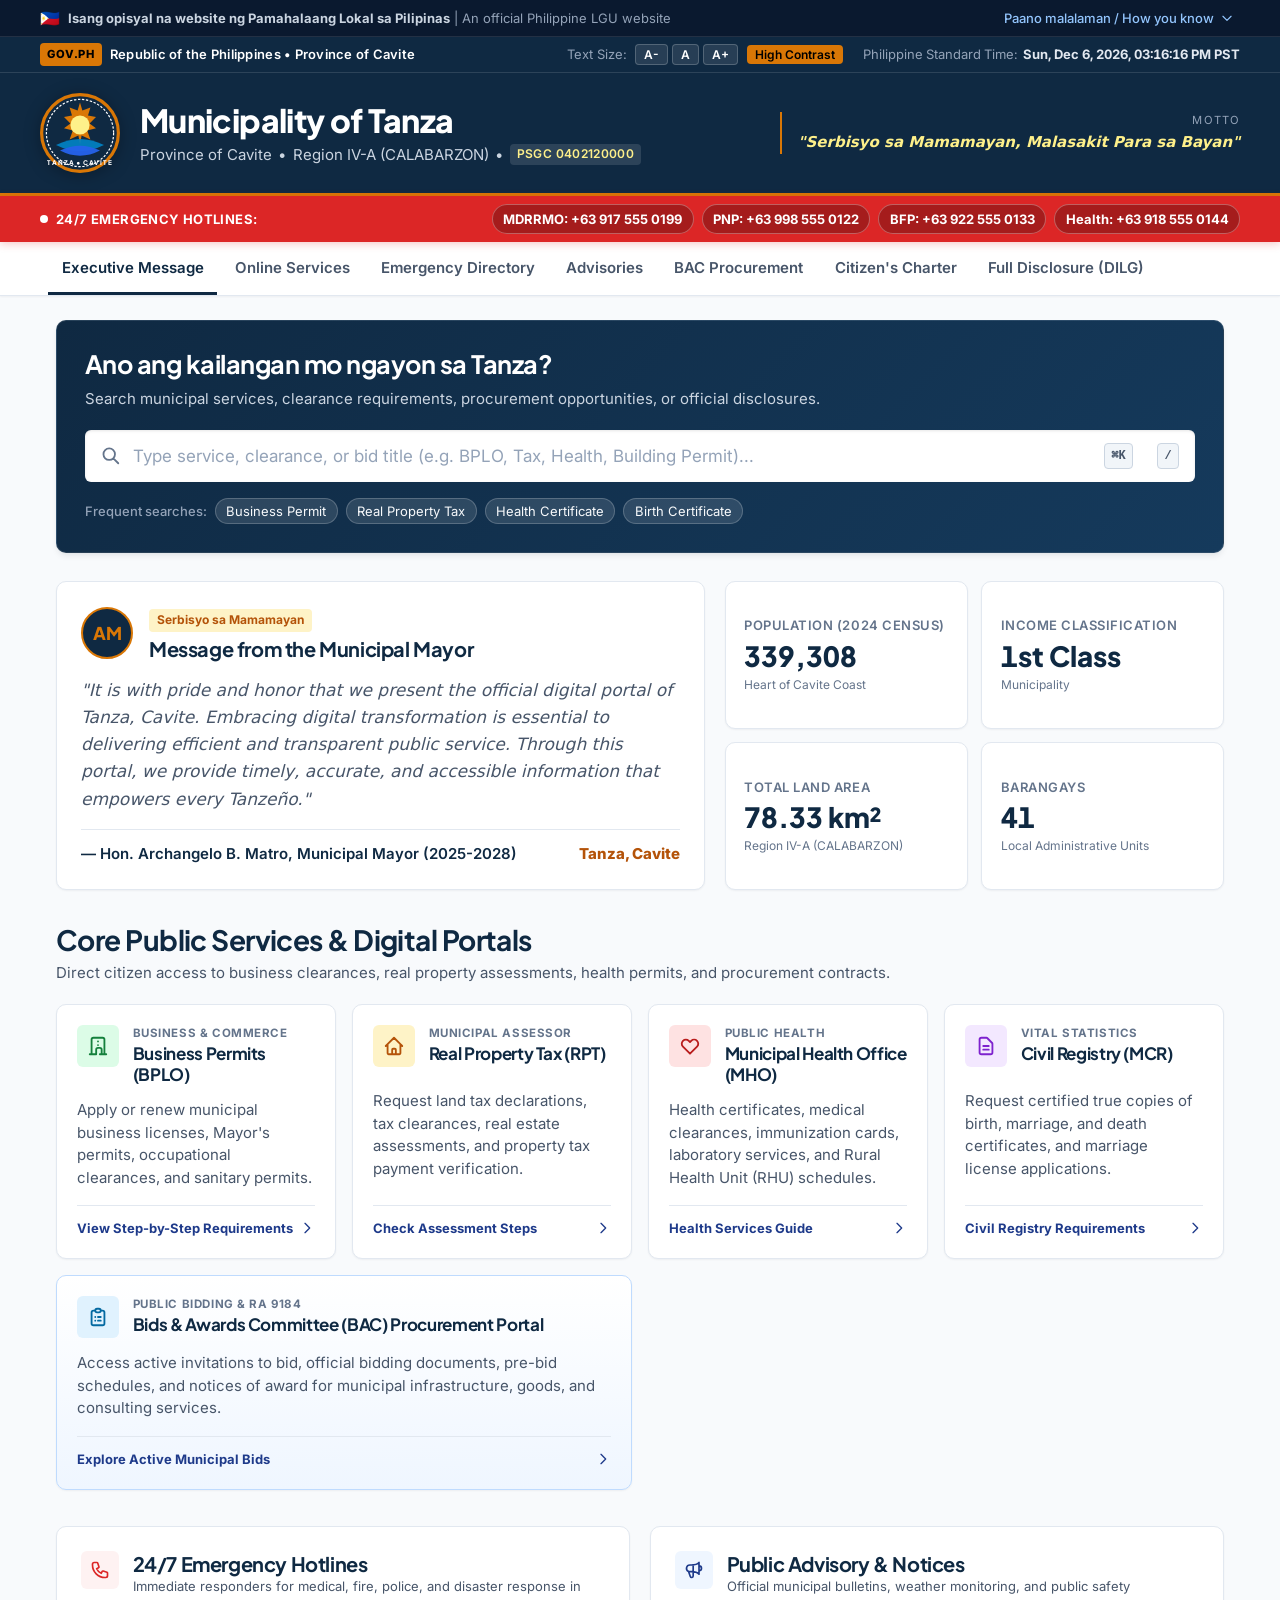
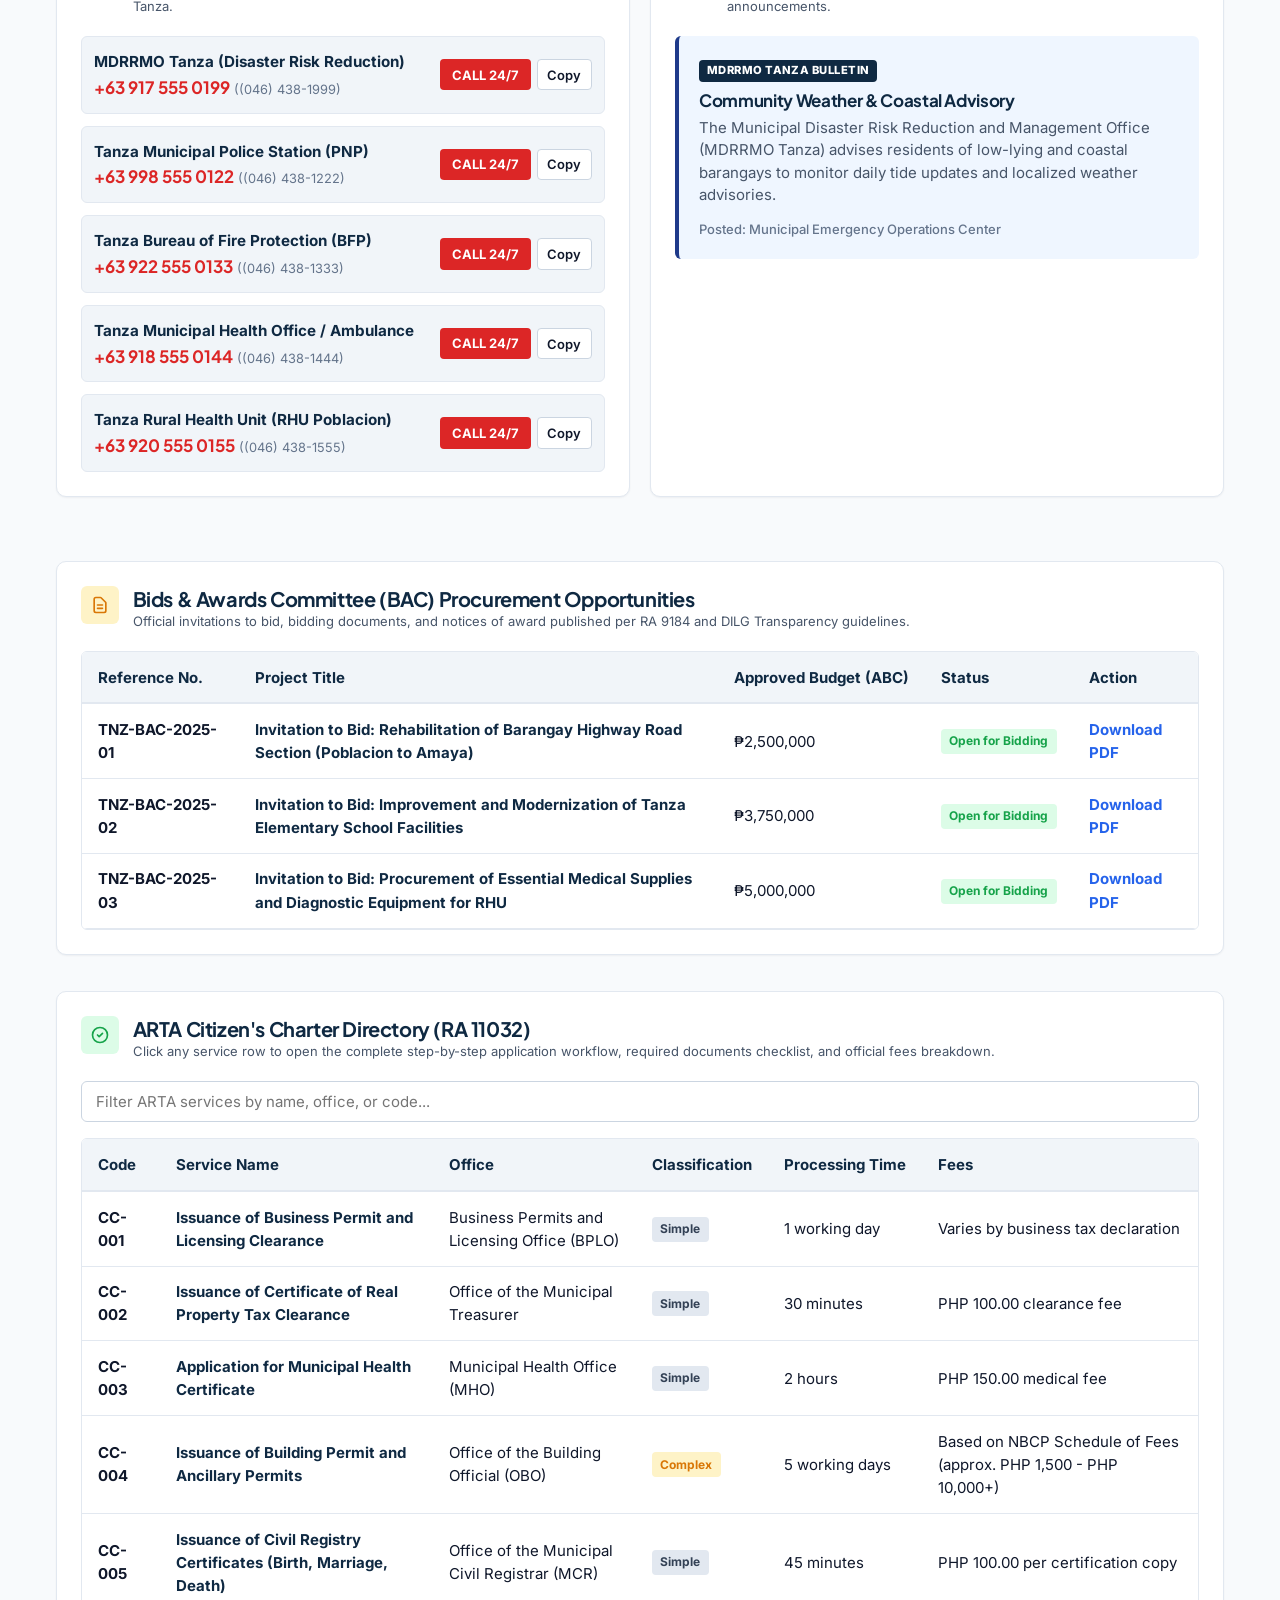
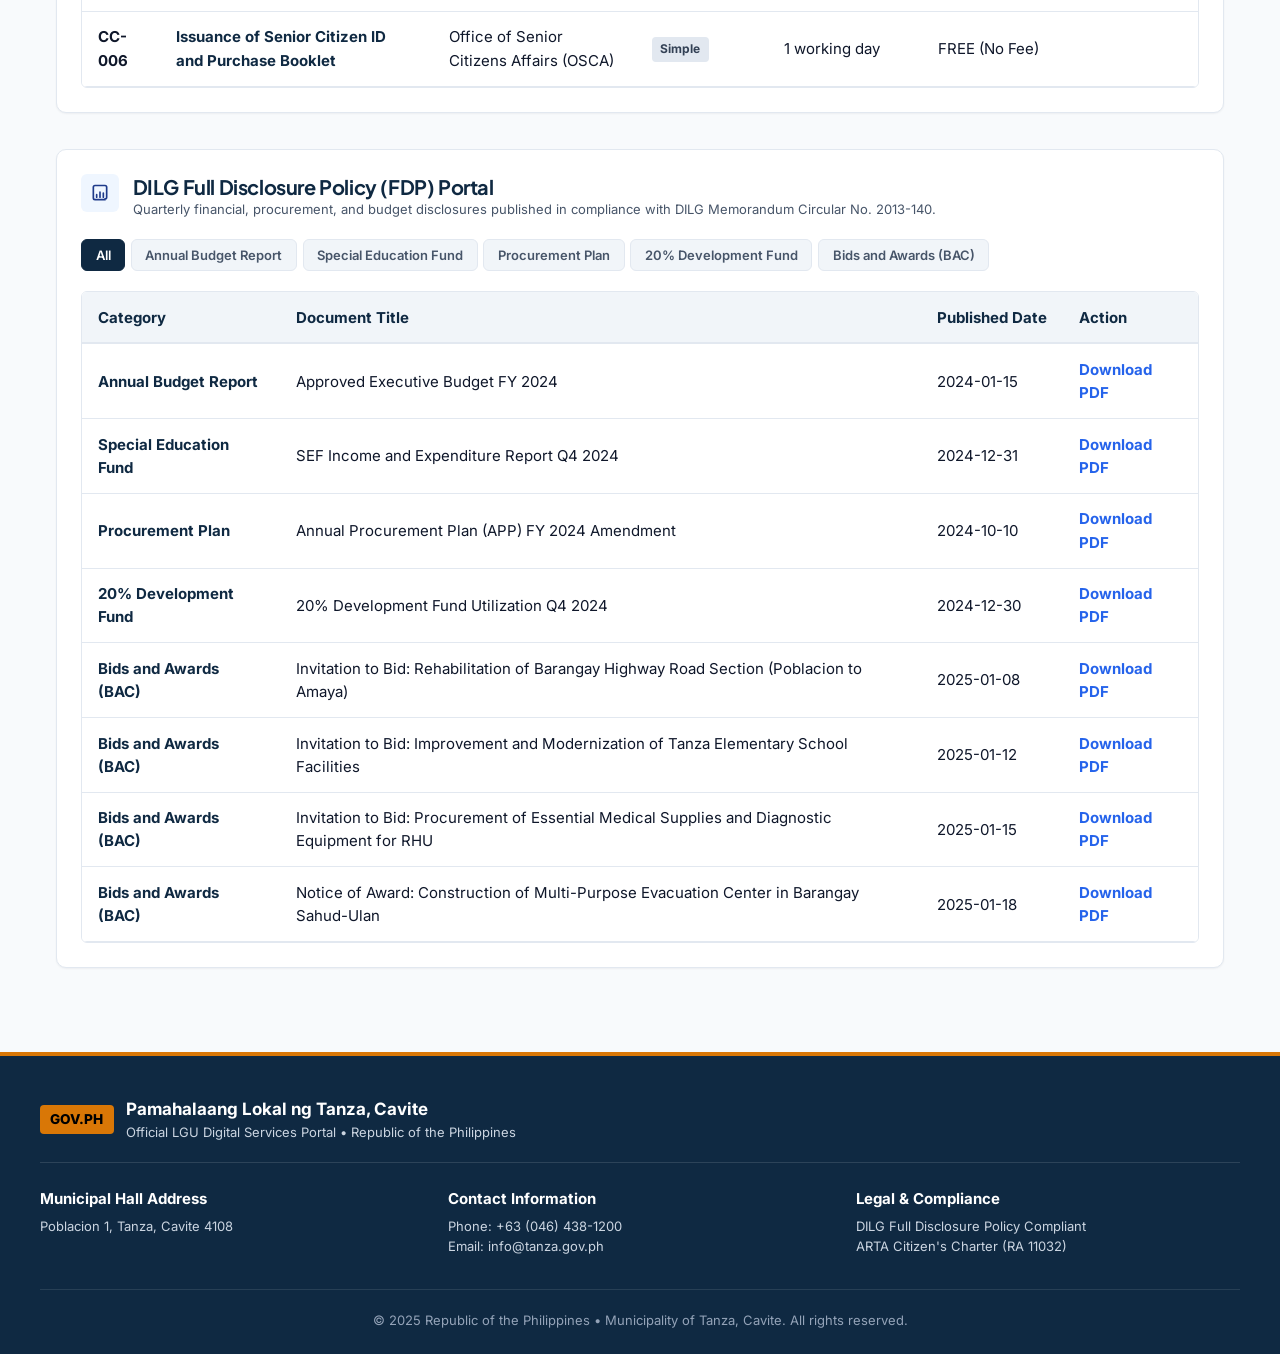
==== commit 8e80fd6c: "feat(ui): redesign LGU portal with institutional Philippine government design system - Replace dark " ====
--- a/index.html
+++ b/index.html
@@ -4,30 +4,19 @@
   <meta charset="UTF-8">
   <meta name="viewport" content="width=device-width, initial-scale=1.0">
   <title>Municipality of Tanza, Cavite - Official LGU Digital Portal</title>
-  
-  <!-- Preconnect and Google Fonts -->
+
+  <!-- Google Fonts: Inter & Plus Jakarta Sans -->
   <link rel="preconnect" href="https://fonts.googleapis.com">
   <link rel="preconnect" href="https://fonts.gstatic.com" crossorigin>
   <link href="https://fonts.googleapis.com/css2?family=Inter:wght@400;500;600;700&family=Plus+Jakarta+Sans:wght@600;700;800&display=swap" rel="stylesheet">
-  
-  <!-- Cache-Busted Stylesheet -->
-  <link rel="stylesheet" href="css/style.css?v=8.0.0">
+
+  <!-- Main Stylesheet -->
+  <link rel="stylesheet" href="css/style.css?v=9.0.0">
 </head>
 <body>
 
-  <!-- Global Full-Page Fixed Background & Ambient Particle Canvas -->
-  <div id="global-bg-container" class="global-bg-container" aria-hidden="true">
-    <div class="global-bg-gradient"></div>
-    <div class="global-bg-waves"></div>
-    <canvas id="global-bg-canvas" class="global-bg-canvas"></canvas>
-  </div>
-
-  <!-- Ambient Background Glow Orbs for Glassmorphism Depth -->
-  <div class="hero-orb orb-1" aria-hidden="true"></div>
-  <div class="hero-orb orb-2" aria-hidden="true"></div>
-
-  <!-- [00] USWDS/SGDS Style Official Government Verification Banner -->
-  <div id="ph-gov-banner" class="official-gov-banner" aria-label="Official Government Banner">
+  <!-- [00] Official Government Verification Banner (USWDS/SGDS Standard) -->
+  <div id="ph-gov-banner" class="official-gov-banner" aria-label="Official Philippine Government Verification Banner">
     <div class="gov-banner-container">
       <div class="gov-banner-text">
         <span class="gov-flag-icon" aria-hidden="true">🇵🇭</span>
@@ -49,12 +38,12 @@
       </button>
     </div>
 
-    <!-- Collapsible Verification Panel -->
+    <!-- Collapsible Verification Details Panel -->
     <div id="gov-banner-details" class="gov-banner-details" hidden>
       <div class="gov-banner-details-grid">
-        <div class="gov-verify-card glass-panel">
+        <div class="gov-verify-card">
           <div class="gov-verify-icon">
-            <svg viewBox="0 0 24 24" fill="none" stroke="currentColor"><path stroke-linecap="round" stroke-linejoin="round" stroke-width="2" d="M19.428 15.428a2 2 0 00-1.022-.547l-2.387-.477a6 6 0 00-3.86.517l-.318.158a6 6 0 01-3.86.517L6.05 15.21a2 2 0 00-1.806.547M8 4h8l-1 1v5.172a2 2 0 00.586 1.414l5 5c1.26 1.26.367 3.414-1.415 3.414H4.828c-1.782 0-2.674-2.154-1.414-3.414l5-5A2 2 0 009 10.172V5L8 4z"/></svg>
+            <svg viewBox="0 0 24 24" fill="none" stroke="currentColor" stroke-width="2"><path stroke-linecap="round" stroke-linejoin="round" d="M19.428 15.428a2 2 0 00-1.022-.547l-2.387-.477a6 6 0 00-3.86.517l-.318.158a6 6 0 01-3.86.517L6.05 15.21a2 2 0 00-1.806.547M8 4h8l-1 1v5.172a2 2 0 00.586 1.414l5 5c1.26 1.26.367 3.414-1.415 3.414H4.828c-1.782 0-2.674-2.154-1.414-3.414l5-5A2 2 0 009 10.172V5L8 4z"/></svg>
           </div>
           <div>
             <strong>Opisyal na Domain (.gov.ph)</strong>
@@ -62,9 +51,9 @@
           </div>
         </div>
 
-        <div class="gov-verify-card glass-panel">
+        <div class="gov-verify-card">
           <div class="gov-verify-icon lock">
-            <svg viewBox="0 0 24 24" fill="none" stroke="currentColor"><path stroke-linecap="round" stroke-linejoin="round" stroke-width="2" d="M12 15v2m-6 4h12a2 2 0 002-2v-6a2 2 0 00-2-2H6a2 2 0 00-2 2v6a2 2 0 002 2zm10-10V7a4 4 0 00-8 0v4h8z"/></svg>
+            <svg viewBox="0 0 24 24" fill="none" stroke="currentColor" stroke-width="2"><path stroke-linecap="round" stroke-linejoin="round" d="M12 15v2m-6 4h12a2 2 0 002-2v-6a2 2 0 00-2-2H6a2 2 0 00-2 2v6a2 2 0 002 2zm10-10V7a4 4 0 00-8 0v4h8z"/></svg>
           </div>
           <div>
             <strong>Ligtas na Encrypted Koneksyon (HTTPS)</strong>
@@ -75,17 +64,17 @@
     </div>
   </div>
 
-  <!-- [01] Top Utility & Accessibility Bar -->
+  <!-- [01] Utility & Accessibility Bar -->
   <div class="top-gov-bar">
     <div class="top-gov-container">
       <div class="gov-brand">
         <span class="seal-badge">GOV.PH</span>
-        <span>Republic of the Philippines | Province of Cavite</span>
+        <span class="gov-brand-title">Republic of the Philippines &bull; Province of Cavite</span>
       </div>
 
       <!-- Accessibility & Time Controls -->
       <div class="utility-controls-group">
-        <div class="a11y-btn-group" aria-label="Accessibility Text Resize">
+        <div class="a11y-btn-group" aria-label="Accessibility Text Resize & Contrast">
           <span class="a11y-label">Text Size:</span>
           <button type="button" id="btn-font-decrease" class="a11y-btn" title="Decrease font size">A-</button>
           <button type="button" id="btn-font-reset" class="a11y-btn" title="Reset font size">A</button>
@@ -96,331 +85,424 @@
         </div>
 
         <div class="clock-display">
-          <span>Philippine Standard Time:</span>
+          <span class="clock-label">Philippine Standard Time:</span>
           <strong id="pst-clock">PST (UTC+8)</strong>
         </div>
       </div>
     </div>
   </div>
 
-  <!-- [02] Glassmorphic Header & Official LGU Emblem -->
-  <header class="glass-panel">
+  <!-- [02] Primary Civic Header & Official LGU Seal -->
+  <header class="main-header">
     <div class="header-container">
       <div class="header-brand-group">
-        <!-- 3D Interactive Canvas & Official Tanza LGU Seal SVG Emblem -->
-        <div class="seal-3d-wrapper">
-          <canvas id="hero-3d-canvas" class="hero-3d-canvas" width="100" height="100" aria-label="Interactive 3D Seal Emblem"></canvas>
-          <svg class="lgu-seal-svg" viewBox="0 0 100 100" aria-label="Official Seal of Tanza, Cavite">
-            <circle cx="50" cy="50" r="48" fill="#1e3a8a" stroke="#f59e0b" stroke-width="4"/>
+        <!-- Official Tanza LGU Seal Emblem -->
+        <div class="seal-wrapper">
+          <svg class="lgu-seal-svg" viewBox="0 0 100 100" aria-label="Official Seal of the Municipality of Tanza, Cavite">
+            <circle cx="50" cy="50" r="48" fill="#0f2942" stroke="#d97706" stroke-width="4"/>
             <circle cx="50" cy="50" r="42" fill="none" stroke="#ffffff" stroke-width="1.5" stroke-dasharray="3 2"/>
-            <path d="M50 12 L53 22 L63 18 L60 28 L70 30 L62 38 L70 44 L59 47 L63 58 L52 53 L50 64 L48 53 L37 58 L41 47 L30 44 L38 38 L30 30 L40 28 L37 18 L47 22 Z" fill="#f59e0b"/>
-            <path d="M20 65 Q 50 50 80 65 Q 50 80 20 65 Z" fill="#0284c7" opacity="0.8"/>
-            <path d="M25 72 Q 50 60 75 72 Q 50 85 25 72 Z" fill="#2563eb" opacity="0.9"/>
+            <path d="M50 12 L53 22 L63 18 L60 28 L70 30 L62 38 L70 44 L59 47 L63 58 L52 53 L50 64 L48 53 L37 58 L41 47 L30 44 L38 38 L30 30 L40 28 L37 18 L47 22 Z" fill="#d97706"/>
+            <path d="M20 65 Q 50 50 80 65 Q 50 80 20 65 Z" fill="#0284c7" opacity="0.9"/>
+            <path d="M25 72 Q 50 60 75 72 Q 50 85 25 72 Z" fill="#2563eb" opacity="0.95"/>
             <circle cx="50" cy="40" r="12" fill="#fef08a"/>
-            <text x="50" y="90" font-family="'Plus Jakarta Sans', sans-serif" font-size="8" font-weight="800" fill="#ffffff" text-anchor="middle" letter-spacing="1">TANZA • CAVITE</text>
+            <text x="50" y="90" font-family="'Plus Jakarta Sans', sans-serif" font-size="8" font-weight="800" fill="#ffffff" text-anchor="middle" letter-spacing="1">TANZA &bull; CAVITE</text>
           </svg>
         </div>
 
         <div class="lgu-title" id="lgu-header-info">
           <h1>Municipality of Tanza</h1>
           <p>
-            <span>Province of Cavite</span> | 
-            <span>Region IV-A (CALABARZON)</span> | 
-            <span class="psgc-pill">PSGC 0402120000</span> |
-            <span class="jitter-motion-badge"><span class="jitter-pulse-dot" aria-hidden="true"></span>Jitter Motion Engine</span>
+            <span>Province of Cavite</span> &bull; 
+            <span>Region IV-A (CALABARZON)</span> &bull; 
+            <span class="psgc-pill">PSGC 0402120000</span>
           </p>
         </div>
       </div>
+
+      <div class="header-tagline-badge">
+        <span class="tagline-sub">Motto</span>
+        <strong class="tagline-main">"Serbisyo sa Mamamayan, Malasakit Para sa Bayan"</strong>
+      </div>
     </div>
   </header>
 
-  <!-- [03] Sticky Emergency Alert Bar (Pinned Top) -->
+  <!-- [03] Sticky 24/7 Emergency Hotlines Bar -->
   <div class="sticky-emergency-bar">
-    <div class="emergency-pulse-dot" aria-hidden="true"></div>
-    <span><strong>24/7 EMERGENCY HOTLINES:</strong></span>
-    <div class="emergency-hotline-pills">
-      <a href="tel:+639175550199" class="hotline-pill">MDRRMO: +63 917 555 0199</a>
-      <a href="tel:+639985550122" class="hotline-pill">PNP: +63 998 555 0122</a>
-      <a href="tel:+639225550133" class="hotline-pill">BFP: +63 922 555 0133</a>
-      <a href="tel:+639185550144" class="hotline-pill">Health: +63 918 555 0144</a>
+    <div class="emergency-bar-inner">
+      <div class="emergency-title-tag">
+        <span class="emergency-pulse-dot" aria-hidden="true"></span>
+        <strong>24/7 EMERGENCY HOTLINES:</strong>
+      </div>
+      <div class="emergency-hotline-pills">
+        <a href="tel:+639175550199" class="hotline-pill">MDRRMO: +63 917 555 0199</a>
+        <a href="tel:+639985550122" class="hotline-pill">PNP: +63 998 555 0122</a>
+        <a href="tel:+639225550133" class="hotline-pill">BFP: +63 922 555 0133</a>
+        <a href="tel:+639185550144" class="hotline-pill">Health: +63 918 555 0144</a>
+      </div>
     </div>
   </div>
 
-  <!-- [04] Primary Navigation -->
-  <nav class="glass-panel">
+  <!-- [04] Primary Main Navigation Bar -->
+  <nav class="main-nav-bar" aria-label="Main Portal Navigation">
     <div class="nav-container">
-      <a href="#about">Executive Message</a>
-      <a href="#services">Online Services</a>
-      <a href="#emergency">Emergency Directory</a>
-      <a href="#charter">Citizen's Charter</a>
-      <a href="#bac">Bids &amp; Awards (BAC)</a>
-      <a href="#fdp">Full Disclosure (DILG)</a>
+      <a href="#about" class="nav-link active">Executive Message</a>
+      <a href="#services" class="nav-link">Online Services</a>
+      <a href="#emergency" class="nav-link">Emergency Directory</a>
+      <a href="#announcements" class="nav-link">Advisories</a>
+      <a href="#bac" class="nav-link">BAC Procurement</a>
+      <a href="#charter" class="nav-link">Citizen's Charter</a>
+      <a href="#fdp" class="nav-link">Full Disclosure (DILG)</a>
     </div>
   </nav>
 
-  <main>
-    <!-- [04.5] Universal One-Search Hero Banner -->
-    <section class="universal-search-hero glass-panel" aria-label="Universal Portal Search">
-      <div class="universal-search-box">
-        <label for="universal-search-input" class="search-label-title">
-          <svg style="width:22px;height:22px;fill:var(--color-primary);" viewBox="0 0 24 24"><path d="M15.5 14h-.79l-.28-.27C15.41 12.59 16 11.11 16 9.5 16 5.91 13.09 3 9.5 3S3 5.91 3 9.5 5.91 16 9.5 16c1.61 0 3.09-.59 4.23-1.57l.27.28v.79l5 4.99L20.49 19l-4.99-5zm-6 0C7.01 14 5 11.99 5 9.5S7.01 5 9.5 5 14 7.01 14 9.5 11.99 14 9.5 14z"/></svg>
-          Search Municipal Portal Services &amp; Procurement Tenders
-        </label>
+  <main class="portal-main-content">
+
+    <!-- [05] Universal Citizen Search Hero Card -->
+    <section class="universal-search-section" aria-label="Universal Municipal Search">
+      <div class="search-hero-card">
+        <div class="search-hero-header">
+          <h2>Ano ang kailangan mo ngayon sa Tanza?</h2>
+          <p>Search municipal services, clearance requirements, procurement opportunities, or official disclosures.</p>
+        </div>
+
         <div class="search-input-wrapper">
-          <input type="text" id="universal-search-input" class="universal-input" placeholder="Type service, clearance, or bid title (e.g. BPLO, Tax, School, Building)...">
+          <div class="search-icon-prefix" aria-hidden="true">
+            <svg viewBox="0 0 24 24" fill="none" stroke="currentColor" stroke-width="2.2"><path stroke-linecap="round" stroke-linejoin="round" d="M21 21l-6-6m2-5a7 7 0 11-14 0 7 7 0 0114 0z"/></svg>
+          </div>
+          <input type="text" id="universal-search-input" class="universal-input" placeholder="Type service, clearance, or bid title (e.g. BPLO, Tax, Health, Building Permit)...">
           <div class="search-shortcut-hint">
             <kbd class="kbd-pill">⌘K</kbd> or <kbd class="kbd-pill">/</kbd>
           </div>
-          <button type="button" id="universal-search-clear" class="search-clear-btn" title="Clear search">&times;</button>
+          <button type="button" id="universal-search-clear" class="search-clear-btn" title="Clear search" aria-label="Clear search">&times;</button>
+        </div>
+
+        <div class="search-quick-tags">
+          <span class="quick-tag-label">Frequent searches:</span>
+          <button type="button" class="quick-tag-btn" onclick="document.getElementById('universal-search-input').value='Business Permit'; document.getElementById('universal-search-input').dispatchEvent(new Event('input'));">Business Permit</button>
+          <button type="button" class="quick-tag-btn" onclick="document.getElementById('universal-search-input').value='Real Property Tax'; document.getElementById('universal-search-input').dispatchEvent(new Event('input'));">Real Property Tax</button>
+          <button type="button" class="quick-tag-btn" onclick="document.getElementById('universal-search-input').value='Health Certificate'; document.getElementById('universal-search-input').dispatchEvent(new Event('input'));">Health Certificate</button>
+          <button type="button" class="quick-tag-btn" onclick="document.getElementById('universal-search-input').value='Birth Certificate'; document.getElementById('universal-search-input').dispatchEvent(new Event('input'));">Birth Certificate</button>
         </div>
       </div>
     </section>
 
-    <!-- [05] Executive Hero Section (Asymmetrical Split Grid) -->
-    <section id="about" class="executive-hero">
-      <div id="lgu-overview" class="glass-card glass-panel">
-        <div class="executive-hero-header">
-          <div class="mayor-avatar-badge" title="Mayor Archangelo B. Matro">AM</div>
-          <div>
-            <span class="executive-badge" style="background: rgba(139, 92, 246, 0.2); color: #c084fc; border: 1px solid rgba(168, 85, 247, 0.4);">✨ Jitter Motion Core • Serbisyo sa Mamamayan</span>
-            <h2>Message from the Municipal Mayor</h2>
-          </div>
-        </div>
-        <div class="executive-quote" id="mayor-message-box">
-          Loading executive message...
-        </div>
-      </div>
-
-      <!-- Quick Municipal Stats Bento Grid -->
-      <div class="stat-grid">
-        <div class="stat-card glass-card glass-panel">
-          <div class="stat-value" data-count="339308">339,308</div>
-          <div class="stat-label">Population (2024)</div>
-        </div>
-        <div class="stat-card glass-card glass-panel">
-          <div class="stat-value">1st Class</div>
-          <div class="stat-label">Income Class</div>
-        </div>
-        <div class="stat-card glass-card glass-panel">
-          <div class="stat-value" data-count="78.33" data-decimals="2" data-suffix=" km²">78.33 km²</div>
-          <div class="stat-label">Land Area</div>
-        </div>
-        <div class="stat-card glass-card glass-panel">
-          <div class="stat-value" data-count="41">41</div>
-          <div class="stat-label">Barangays</div>
+    <!-- [06] Mayor's Executive Welcome & Key Municipal Stats -->
+    <section id="about" class="executive-hero-section">
+      <div class="executive-hero-grid">
+        <!-- Executive Welcome Message -->
+        <div id="lgu-overview" class="executive-message-card">
+          <div class="executive-card-header">
+            <div class="mayor-avatar-badge" title="Mayor Archangelo B. Matro">AM</div>
+            <div>
+              <span class="executive-badge">Serbisyo sa Mamamayan</span>
+              <h2>Message from the Municipal Mayor</h2>
+            </div>
+          </div>
+          <div class="executive-quote" id="mayor-message-box">
+            Loading executive message...
+          </div>
+        </div>
+
+        <!-- Municipal Key Facts Stats Grid -->
+        <div class="stat-grid">
+          <div class="stat-card">
+            <div class="stat-label">Population (2024 Census)</div>
+            <div class="stat-value" data-count="339308">339,308</div>
+            <div class="stat-sub">Heart of Cavite Coast</div>
+          </div>
+          <div class="stat-card">
+            <div class="stat-label">Income Classification</div>
+            <div class="stat-value">1st Class</div>
+            <div class="stat-sub">Municipality</div>
+          </div>
+          <div class="stat-card">
+            <div class="stat-label">Total Land Area</div>
+            <div class="stat-value" data-count="78.33" data-decimals="2" data-suffix=" km²">78.33 km²</div>
+            <div class="stat-sub">Region IV-A (CALABARZON)</div>
+          </div>
+          <div class="stat-card">
+            <div class="stat-label">Barangays</div>
+            <div class="stat-value" data-count="41">41</div>
+            <div class="stat-sub">Local Administrative Units</div>
+          </div>
         </div>
       </div>
     </section>
 
-    <!-- [06] Core Public Services Bento Grid -->
-    <section id="services" style="margin-bottom: 2.5rem;">
+    <!-- [07] Core Public Services Grid -->
+    <section id="services" class="portal-section">
       <div class="section-title-group">
         <h2>Core Public Services &amp; Digital Portals</h2>
-        <p>Access municipal permits, clearances, procurement opportunities, and financial reports.</p>
+        <p>Direct citizen access to business clearances, real property assessments, health permits, and procurement contracts.</p>
       </div>
 
       <div class="service-actions-grid">
-        <!-- Card 1: Business Permits -->
-        <a href="#charter" class="action-card glass-card glass-panel">
+        <!-- Service 1: BPLO -->
+        <a href="#charter" class="action-card">
           <div class="action-card-header">
-            <div class="action-card-icon" style="background: #dcfce7; color: #16a34a;">
-              <svg viewBox="0 0 24 24"><path d="M19 3H5c-1.1 0-2 .9-2 2v14c0 1.1.9 2 2 2h14c1.1 0 2-.9 2-2V5c0-1.1-.9-2-2-2zm0 16H5V5h14v14zM7 10h2v7H7zm4-3h2v10h-2zm4 6h2v4h-2z"/></svg>
-            </div>
-            <h3>Business Permits (BPLO)</h3>
-          </div>
-          <p>Apply or renew municipal business clearances, Mayor's permits, and sanitary licenses.</p>
+            <div class="action-card-icon icon-bplo">
+              <svg viewBox="0 0 24 24" fill="none" stroke="currentColor" stroke-width="2"><path stroke-linecap="round" stroke-linejoin="round" d="M19 21V5a2 2 0 00-2-2H7a2 2 0 00-2 2v16m14 0h2m-2 0h-5m-9 0H3m2 0h5m0 0v-5a2 2 0 012-2h2a2 2 0 012 2v5m-4-14h.01M12 11h.01M12 7h.01"/></svg>
+            </div>
+            <div>
+              <span class="action-card-category">Business &amp; Commerce</span>
+              <h3>Business Permits (BPLO)</h3>
+            </div>
+          </div>
+          <p>Apply or renew municipal business licenses, Mayor's permits, occupational clearances, and sanitary permits.</p>
+          <div class="action-card-footer">
+            <span>View Step-by-Step Requirements</span>
+            <svg viewBox="0 0 24 24" fill="none" stroke="currentColor" stroke-width="2"><path stroke-linecap="round" stroke-linejoin="round" d="M9 5l7 7-7 7"/></svg>
+          </div>
         </a>
 
-        <!-- Card 2: Real Property Tax -->
-        <a href="#charter" class="action-card glass-card glass-panel">
+        <!-- Service 2: Real Property Tax -->
+        <a href="#charter" class="action-card">
           <div class="action-card-header">
-            <div class="action-card-icon" style="background: #fef3c7; color: #d97706;">
-              <svg viewBox="0 0 24 24"><path d="M12 2L2 12h3v8h6v-6h2v6h6v-8h3L12 2zm0 2.84L18 10.8v7.2h-2v-6H8v6H6v-7.2l6-5.96z"/></svg>
-            </div>
-            <h3>Real Property Tax</h3>
-          </div>
-          <p>Request land tax declarations, tax clearances, and municipal assessment records.</p>
+            <div class="action-card-icon icon-tax">
+              <svg viewBox="0 0 24 24" fill="none" stroke="currentColor" stroke-width="2"><path stroke-linecap="round" stroke-linejoin="round" d="M3 12l2-2m0 0l7-7 7 7M5 10v10a1 1 0 001 1h3m10-11l2 2m-2-2v10a1 1 0 01-1 1h-3m-6 0a1 1 0 001-1v-4a1 1 0 011-1h2a1 1 0 011 1v4a1 1 0 001 1m-6 0h6"/></svg>
+            </div>
+            <div>
+              <span class="action-card-category">Municipal Assessor</span>
+              <h3>Real Property Tax (RPT)</h3>
+            </div>
+          </div>
+          <p>Request land tax declarations, tax clearances, real estate assessments, and property tax payment verification.</p>
+          <div class="action-card-footer">
+            <span>Check Assessment Steps</span>
+            <svg viewBox="0 0 24 24" fill="none" stroke="currentColor" stroke-width="2"><path stroke-linecap="round" stroke-linejoin="round" d="M9 5l7 7-7 7"/></svg>
+          </div>
         </a>
 
-        <!-- Card 3: Municipal Health Office -->
-        <a href="#charter" class="action-card glass-card glass-panel">
+        <!-- Service 3: Municipal Health -->
+        <a href="#charter" class="action-card">
           <div class="action-card-header">
-            <div class="action-card-icon" style="background: #fee2e2; color: #dc2626;">
-              <svg viewBox="0 0 24 24"><path d="M19 3H5c-1.1 0-1.99.9-1.99 2L3 19c0 1.1.89 2 1.99 2H19c1.1 0 2-.9 2-2V5c0-1.1-.9-2-2-2zm-1 11h-4v4h-4v-4H6v-4h4V6h4v4h4v4z"/></svg>
-            </div>
-            <h3>Municipal Health Office</h3>
-          </div>
-          <p>Health certificates, medical clearances, immunization cards, and RHU consultations.</p>
+            <div class="action-card-icon icon-health">
+              <svg viewBox="0 0 24 24" fill="none" stroke="currentColor" stroke-width="2"><path stroke-linecap="round" stroke-linejoin="round" d="M4.318 6.318a4.5 4.5 0 000 6.364L12 20.364l7.682-7.684a4.5 4.5 0 00-6.364-6.364L12 7.636l-1.318-1.318a4.5 4.5 0 00-6.364 0z"/></svg>
+            </div>
+            <div>
+              <span class="action-card-category">Public Health</span>
+              <h3>Municipal Health Office (MHO)</h3>
+            </div>
+          </div>
+          <p>Health certificates, medical clearances, immunization cards, laboratory services, and Rural Health Unit (RHU) schedules.</p>
+          <div class="action-card-footer">
+            <span>Health Services Guide</span>
+            <svg viewBox="0 0 24 24" fill="none" stroke="currentColor" stroke-width="2"><path stroke-linecap="round" stroke-linejoin="round" d="M9 5l7 7-7 7"/></svg>
+          </div>
         </a>
 
-        <!-- Card 4: Civil Registry -->
-        <a href="#charter" class="action-card glass-card glass-panel">
+        <!-- Service 4: Civil Registry -->
+        <a href="#charter" class="action-card">
           <div class="action-card-header">
-            <div class="action-card-icon" style="background: #f3e8ff; color: #9333ea;">
-              <svg viewBox="0 0 24 24"><path d="M14 2H6c-1.1 0-1.99.9-1.99 2L4 20c0 1.1.89 2 1.99 2H18c1.1 0 2-.9 2-2V8l-6-6zm2 16H8v-2h8v2zm0-4H8v-2h8v2zm-3-5V3.5L18.5 9H13z"/></svg>
-            </div>
-            <h3>Civil Registry (MCR)</h3>
-          </div>
-          <p>Request certified true copies of birth, marriage, and death certificates.</p>
+            <div class="action-card-icon icon-registry">
+              <svg viewBox="0 0 24 24" fill="none" stroke="currentColor" stroke-width="2"><path stroke-linecap="round" stroke-linejoin="round" d="M9 12h6m-6 4h6m2 5H7a2 2 0 01-2-2V5a2 2 0 012-2h5.586a1 1 0 01.707.293l5.414 5.414a1 1 0 01.293.707V19a2 2 0 01-2 2z"/></svg>
+            </div>
+            <div>
+              <span class="action-card-category">Vital Statistics</span>
+              <h3>Civil Registry (MCR)</h3>
+            </div>
+          </div>
+          <p>Request certified true copies of birth, marriage, and death certificates, and marriage license applications.</p>
+          <div class="action-card-footer">
+            <span>Civil Registry Requirements</span>
+            <svg viewBox="0 0 24 24" fill="none" stroke="currentColor" stroke-width="2"><path stroke-linecap="round" stroke-linejoin="round" d="M9 5l7 7-7 7"/></svg>
+          </div>
         </a>
 
-        <!-- Card 5: BAC Procurement Spotlight (Feature Span) -->
-        <a href="#bac" class="action-card feature-span glass-card glass-panel">
+        <!-- Service 5: BAC Procurement Spotlight -->
+        <a href="#bac" class="action-card feature-span">
           <div class="action-card-header">
-            <div class="action-card-icon">
-              <svg viewBox="0 0 24 24"><path d="M19 3h-4.18C14.4 1.84 13.3 1 12 1c-1.3 0-2.4.84-2.82 2H5c-1.1 0-2 .9-2 2v14c0 1.1.9 2 2 2h14c1.1 0 2-.9 2-2V5c0-1.1-.9-2-2-2zm-7 0c.55 0 1 .45 1 1s-.45 1-1 1-1-.45-1-1 .45-1 1-1zm2 14H7v-2h7v2zm3-4H7v-2h10v2zm0-4H7V7h10v2z"/></svg>
-            </div>
-            <h3>Bids &amp; Awards Committee (BAC) Procurement Portal</h3>
-          </div>
-          <p>View invitations to bid, bidding documents, and awarded municipal infrastructure and supply contracts.</p>
+            <div class="action-card-icon icon-bac">
+              <svg viewBox="0 0 24 24" fill="none" stroke="currentColor" stroke-width="2"><path stroke-linecap="round" stroke-linejoin="round" d="M9 5H7a2 2 0 00-2 2v12a2 2 0 002 2h10a2 2 0 002-2V7a2 2 0 00-2-2h-2M9 5a2 2 0 002 2h2a2 2 0 002-2M9 5a2 2 0 012-2h2a2 2 0 012 2m-3 7h3m-3 4h3m-6-4h.01M9 16h.01"/></svg>
+            </div>
+            <div>
+              <span class="action-card-category">Public Bidding &amp; RA 9184</span>
+              <h3>Bids &amp; Awards Committee (BAC) Procurement Portal</h3>
+            </div>
+          </div>
+          <p>Access active invitations to bid, official bidding documents, pre-bid schedules, and notices of award for municipal infrastructure, goods, and consulting services.</p>
+          <div class="action-card-footer">
+            <span>Explore Active Municipal Bids</span>
+            <svg viewBox="0 0 24 24" fill="none" stroke="currentColor" stroke-width="2"><path stroke-linecap="round" stroke-linejoin="round" d="M9 5l7 7-7 7"/></svg>
+          </div>
         </a>
       </div>
     </section>
 
-    <!-- [07] 2-Column Grid: Hotlines & Public Advisory -->
-    <div class="grid">
-      <!-- 24/7 Emergency Directory -->
-      <section id="emergency" class="card glass-card glass-panel">
-        <h2>
-          <svg style="width:24px;height:24px;fill:#dc2626;" viewBox="0 0 24 24"><path d="M20 15.5c-1.25 0-2.45-.2-3.57-.57-.35-.11-.74-.03-1.02.24l-2.2 2.2c-2.83-1.44-5.15-3.75-6.59-6.59l2.2-2.21c.28-.26.36-.65.25-1C8.7 6.45 8.5 5.25 8.5 4c0-.55-.45-1-1-1H4c-.55 0-1 .45-1 1 0 9.39 7.61 17 17 17 .55 0 1-.45 1-1v-3.5c0-.55-.45-1-1-1z"/></svg>
-          24/7 Emergency Directory
-        </h2>
+    <!-- [08] 2-Column Section: Emergency Directory & Public Advisories -->
+    <div class="portal-grid-2col">
+      <!-- 24/7 Emergency Directory Card -->
+      <section id="emergency" class="portal-card">
+        <div class="card-title-group">
+          <div class="card-title-icon red">
+            <svg viewBox="0 0 24 24" fill="none" stroke="currentColor" stroke-width="2"><path stroke-linecap="round" stroke-linejoin="round" d="M3 5a2 2 0 012-2h3.28a1 1 0 01.948.684l1.498 4.493a1 1 0 01-.502 1.21l-2.257 1.13a11.042 11.042 0 005.516 5.516l1.13-2.257a1 1 0 011.21-.502l4.493 1.498a1 1 0 01.684.949V19a2 2 0 01-2 2h-1C9.716 21 3 14.284 3 6V5z"/></svg>
+          </div>
+          <div>
+            <h2>24/7 Emergency Hotlines</h2>
+            <p>Immediate responders for medical, fire, police, and disaster response in Tanza.</p>
+          </div>
+        </div>
+
         <ul id="emergency-contacts" class="emergency-list">
           <li class="emergency-item">Loading emergency directory...</li>
         </ul>
       </section>
 
-      <!-- Public Advisory & Press Releases -->
-      <section id="announcements" class="card glass-card glass-panel">
-        <h2>
-          <svg style="width:24px;height:24px;fill:#1e3a8a;" viewBox="0 0 24 24"><path d="M20 2H4c-1.1 0-1.99.9-1.99 2L2 22l4-4h14c1.1 0 2-.9 2-2V4c0-1.1-.9-2-2-2zM6 9h12v2H6V9zm8 5H6v-2h8v2zm4-6H6V6h12v2z"/></svg>
-          Public Advisory &amp; Notices
-        </h2>
-        <div style="background-color: rgba(241, 245, 249, 0.8); padding: 1.25rem; border-radius: var(--radius-md); border-left: 4px solid var(--color-primary-light);">
-          <p style="font-weight: 700; color: var(--color-primary-dark); font-size: var(--text-sm);">Community Weather &amp; Coastal Advisory</p>
-          <p style="font-size: var(--text-xs); color: var(--text-muted); margin-top: 0.35rem; line-height: 1.6;">
-            The Municipal Disaster Risk Reduction and Management Office (MDRRMO Tanza) advises low-lying and coastal barangays to monitor daily weather updates and tide bulletins.
+      <!-- Public Advisories & Notices Card -->
+      <section id="announcements" class="portal-card">
+        <div class="card-title-group">
+          <div class="card-title-icon blue">
+            <svg viewBox="0 0 24 24" fill="none" stroke="currentColor" stroke-width="2"><path stroke-linecap="round" stroke-linejoin="round" d="M11 5.882V19.24a1.76 1.76 0 01-3.417.592l-2.147-6.15M18 13a3 3 0 100-6M5.436 13.683A4.001 4.001 0 017 6h1.832c4.1 0 7.625-1.234 9.168-3v14c-1.543-1.766-5.067-3-9.168-3H7a3.988 3.988 0 01-1.564-.317z"/></svg>
+          </div>
+          <div>
+            <h2>Public Advisory &amp; Notices</h2>
+            <p>Official municipal bulletins, weather monitoring, and public safety announcements.</p>
+          </div>
+        </div>
+
+        <div class="advisory-box">
+          <div class="advisory-badge">MDRRMO TANZA BULLETIN</div>
+          <h3>Community Weather &amp; Coastal Advisory</h3>
+          <p>
+            The Municipal Disaster Risk Reduction and Management Office (MDRRMO Tanza) advises residents of low-lying and coastal barangays to monitor daily tide updates and localized weather advisories.
           </p>
+          <div class="advisory-footer">
+            <span>Posted: Municipal Emergency Operations Center</span>
+          </div>
         </div>
       </section>
     </div>
 
-    <!-- [08] Bids and Awards Committee (BAC) Section -->
-    <section id="bac" class="card glass-card glass-panel" style="margin-bottom: 2.5rem;">
-      <h2>
-        <svg style="width:24px;height:24px;fill:#f59e0b;" viewBox="0 0 24 24"><path d="M19 3h-4.18C14.4 1.84 13.3 1 12 1c-1.3 0-2.4.84-2.82 2H5c-1.1 0-2 .9-2 2v14c0 1.1.9 2 2 2h14c1.1 0 2-.9 2-2V5c0-1.1-.9-2-2-2zm-7 0c.55 0 1 .45 1 1s-.45 1-1 1-1-.45-1-1 .45-1 1-1zm2 14H7v-2h7v2zm3-4H7v-2h10v2zm0-4H7V7h10v2z"/></svg>
-        Bids &amp; Awards Committee (BAC) Procurement Opportunities
-      </h2>
-      <p style="margin-bottom: 1.25rem; font-size: var(--text-xs); color: var(--text-muted);">
-        Official invitations to bid, bidding documents, and notices of award published per RA 9184 and DILG Transparency guidelines.
-      </p>
-      
+    <!-- [09] Bids & Awards Committee (BAC) Table -->
+    <section id="bac" class="portal-card full-width-card">
+      <div class="card-title-group">
+        <div class="card-title-icon amber">
+          <svg viewBox="0 0 24 24" fill="none" stroke="currentColor" stroke-width="2"><path stroke-linecap="round" stroke-linejoin="round" d="M9 12h6m-6 4h6m2 5H7a2 2 0 01-2-2V5a2 2 0 012-2h5.586a1 1 0 01.707.293l5.414 5.414a1 1 0 01.293.707V19a2 2 0 01-2 2z"/></svg>
+        </div>
+        <div>
+          <h2>Bids &amp; Awards Committee (BAC) Procurement Opportunities</h2>
+          <p>Official invitations to bid, bidding documents, and notices of award published per RA 9184 and DILG Transparency guidelines.</p>
+        </div>
+      </div>
+
       <div class="table-responsive">
-        <table>
+        <table class="data-table">
           <thead>
             <tr>
-              <th>Reference No.</th>
-              <th>Project Title</th>
-              <th>Approved Budget (ABC)</th>
-              <th>Status</th>
-              <th>Action</th>
+              <th scope="col">Reference No.</th>
+              <th scope="col">Project Title</th>
+              <th scope="col">Approved Budget (ABC)</th>
+              <th scope="col">Status</th>
+              <th scope="col">Action</th>
             </tr>
           </thead>
           <tbody id="bac-table-body">
-            <tr><td colspan="5">Loading procurement notices...</td></tr>
+            <tr><td colspan="5" class="table-loading">Loading procurement notices...</td></tr>
           </tbody>
         </table>
       </div>
     </section>
 
-    <!-- [09] ARTA Citizen's Charter Section -->
-    <section id="charter" class="card glass-card glass-panel" style="margin-bottom: 2.5rem;">
-      <h2>
-        <svg style="width:24px;height:24px;fill:#16a34a;" viewBox="0 0 24 24"><path d="M19 3H5c-1.1 0-2 .9-2 2v14c0 1.1.9 2 2 2h14c1.1 0 2-.9 2-2V5c0-1.1-.9-2-2-2zm-5 14H7v-2h7v2zm3-4H7v-2h10v2zm0-4H7V7h10v2z"/></svg>
-        ARTA Citizen's Charter Directory (RA 11032)
-      </h2>
-      <p style="margin-bottom: 1.25rem; font-size: var(--text-xs); color: var(--text-muted);">
-        Click any service row to open the complete step-by-step application workflow, required documents checklist, and official fees breakdown.
-      </p>
-      <input type="text" id="charter-search" class="search-input" placeholder="Filter ARTA services by name or code...">
+    <!-- [10] ARTA Citizen's Charter Directory (RA 11032) -->
+    <section id="charter" class="portal-card full-width-card">
+      <div class="card-title-group">
+        <div class="card-title-icon green">
+          <svg viewBox="0 0 24 24" fill="none" stroke="currentColor" stroke-width="2"><path stroke-linecap="round" stroke-linejoin="round" d="M9 12l2 2 4-4m6 2a9 9 0 11-18 0 9 9 0 0118 0z"/></svg>
+        </div>
+        <div>
+          <h2>ARTA Citizen's Charter Directory (RA 11032)</h2>
+          <p>Click any service row to open the complete step-by-step application workflow, required documents checklist, and official fees breakdown.</p>
+        </div>
+      </div>
+
+      <div class="charter-filter-bar">
+        <label for="charter-search" class="visually-hidden">Filter ARTA services by name or code</label>
+        <input type="text" id="charter-search" class="charter-filter-input" placeholder="Filter ARTA services by name, office, or code...">
+      </div>
+
       <div class="table-responsive">
-        <table>
+        <table class="data-table interactive-table">
           <thead>
             <tr>
-              <th>Code</th>
-              <th>Service Name</th>
-              <th>Office</th>
-              <th>Classification</th>
-              <th>Processing Time</th>
-              <th>Fees</th>
+              <th scope="col">Code</th>
+              <th scope="col">Service Name</th>
+              <th scope="col">Office</th>
+              <th scope="col">Classification</th>
+              <th scope="col">Processing Time</th>
+              <th scope="col">Fees</th>
             </tr>
           </thead>
           <tbody id="charter-table-body">
-            <tr><td colspan="6">Loading services...</td></tr>
+            <tr><td colspan="6" class="table-loading">Loading services...</td></tr>
           </tbody>
         </table>
       </div>
     </section>
 
-    <!-- [10] DILG Full Disclosure Policy (FDP) Section -->
-    <section id="fdp" class="card glass-card glass-panel">
-      <h2>
-        <svg style="width:24px;height:24px;fill:#0284c7;" viewBox="0 0 24 24"><path d="M19 3H5c-1.1 0-2 .9-2 2v14c0 1.1.9 2 2 2h14c1.1 0 2-.9 2-2V5c0-1.1-.9-2-2-2zm-5 14H7v-2h7v2zm3-4H7v-2h10v2zm0-4H7V7h10v2z"/></svg>
-        DILG Full Disclosure Policy (FDP) Portal
-      </h2>
-      <p style="margin-bottom: 1.25rem; font-size: var(--text-xs); color: var(--text-muted);">
-        Quarterly financial, procurement, and budget disclosures published in compliance with DILG Memorandum Circular No. 2013-140.
-      </p>
-      
-      <div id="fdp-tabs" class="tab-buttons"></div>
+    <!-- [11] DILG Full Disclosure Policy (FDP) Portal -->
+    <section id="fdp" class="portal-card full-width-card">
+      <div class="card-title-group">
+        <div class="card-title-icon blue">
+          <svg viewBox="0 0 24 24" fill="none" stroke="currentColor" stroke-width="2"><path stroke-linecap="round" stroke-linejoin="round" d="M8 14v3m4-6v6m4-5v5m2 3H6a2 2 0 01-2-2V5a2 2 0 012-2h12a2 2 0 012 2v12a2 2 0 01-2 2z"/></svg>
+        </div>
+        <div>
+          <h2>DILG Full Disclosure Policy (FDP) Portal</h2>
+          <p>Quarterly financial, procurement, and budget disclosures published in compliance with DILG Memorandum Circular No. 2013-140.</p>
+        </div>
+      </div>
+
+      <div id="fdp-tabs" class="tab-buttons" role="tablist"></div>
 
       <div class="table-responsive">
-        <table>
+        <table class="data-table">
           <thead>
             <tr>
-              <th>Category</th>
-              <th>Document Title</th>
-              <th>Published Date</th>
-              <th>Action</th>
+              <th scope="col">Category</th>
+              <th scope="col">Document Title</th>
+              <th scope="col">Published Date</th>
+              <th scope="col">Action</th>
             </tr>
           </thead>
           <tbody id="fdp-table-body">
-            <tr><td colspan="4">Loading FDP documents...</td></tr>
+            <tr><td colspan="4" class="table-loading">Loading FDP documents...</td></tr>
           </tbody>
         </table>
       </div>
     </section>
+
   </main>
 
-  <!-- Interactive ARTA Citizen's Charter Modal Drawer -->
+  <!-- [12] Interactive ARTA Citizen's Charter Modal Drawer -->
   <div id="charter-modal" class="modal-overlay" aria-hidden="true">
-    <div class="modal-container glass-panel" role="dialog" aria-modal="true" aria-labelledby="modal-title">
+    <div class="modal-container" role="dialog" aria-modal="true" aria-labelledby="modal-title">
       <div class="modal-header">
         <div>
           <span id="modal-badge" class="badge badge-simple">Classification</span>
-          <h3 id="modal-title" style="margin-top: 0.35rem;">Service Title</h3>
-          <p id="modal-office" style="font-size: 0.85rem; color: var(--text-muted); margin-top: 0.15rem;">Responsible Office</p>
-        </div>
-        <button id="modal-close" class="modal-close-btn" aria-label="Close modal">&times;</button>
-      </div>
-      
-      <div class="modal-section">
-        <h4>Required Documents Checklist</h4>
-        <ul id="modal-requirements" class="modal-list">
-          <li>Loading requirements...</li>
-        </ul>
-      </div>
-
-      <div class="modal-section">
-        <h4>Step-by-Step Application Procedure</h4>
-        <ul id="modal-steps" class="modal-list">
-          <li>Loading procedural steps...</li>
-        </ul>
-      </div>
-
-      <div style="display: flex; justify-content: space-between; align-items: center; background: var(--bg-card-alt); padding: 0.85rem 1rem; border-radius: var(--radius-sm); font-size: 0.85rem;">
-        <div><strong>Processing Time:</strong> <span id="modal-time">0 Days</span></div>
-        <div><strong>Fees:</strong> <span id="modal-fees">₱0.00</span></div>
+          <h3 id="modal-title">Service Title</h3>
+          <p id="modal-office">Responsible Office</p>
+        </div>
+        <button id="modal-close" class="modal-close-btn" aria-label="Close details modal">&times;</button>
+      </div>
+
+      <div class="modal-body">
+        <div class="modal-section">
+          <h4>Required Documents Checklist</h4>
+          <ul id="modal-requirements" class="modal-list">
+            <li>Loading requirements...</li>
+          </ul>
+        </div>
+
+        <div class="modal-section">
+          <h4>Step-by-Step Application Procedure</h4>
+          <ul id="modal-steps" class="modal-list">
+            <li>Loading procedural steps...</li>
+          </ul>
+        </div>
+
+        <div class="modal-summary-box">
+          <div><strong>Processing Time:</strong> <span id="modal-time">0 Days</span></div>
+          <div><strong>Official Fees:</strong> <span id="modal-fees">₱0.00</span></div>
+        </div>
       </div>
     </div>
   </div>
@@ -428,9 +510,38 @@
   <!-- Toast Notification Bar -->
   <div id="toast-bar" class="toast-notification" aria-live="polite">Phone number copied to clipboard!</div>
 
-  <footer>
-    <p>&copy; 2025 Republic of the Philippines | Municipality of Tanza, Cavite</p>
-    <p style="margin-top: 0.35rem;">Compliant with DILG Full Disclosure Policy &amp; ARTA Citizen's Charter (RA 11032) Standards.</p>
+  <!-- [13] Institutional Civic Footer -->
+  <footer class="main-footer">
+    <div class="footer-container">
+      <div class="footer-brand">
+        <div class="footer-seal-badge">GOV.PH</div>
+        <div>
+          <p class="footer-title">Pamahalaang Lokal ng Tanza, Cavite</p>
+          <p class="footer-sub">Official LGU Digital Services Portal &bull; Republic of the Philippines</p>
+        </div>
+      </div>
+
+      <div class="footer-meta-grid">
+        <div class="footer-meta-block">
+          <strong>Municipal Hall Address</strong>
+          <p>Poblacion 1, Tanza, Cavite 4108</p>
+        </div>
+        <div class="footer-meta-block">
+          <strong>Contact Information</strong>
+          <p>Phone: +63 (046) 438-1200</p>
+          <p>Email: info@tanza.gov.ph</p>
+        </div>
+        <div class="footer-meta-block">
+          <strong>Legal &amp; Compliance</strong>
+          <p>DILG Full Disclosure Policy Compliant</p>
+          <p>ARTA Citizen's Charter (RA 11032)</p>
+        </div>
+      </div>
+
+      <div class="footer-copyright">
+        <p>&copy; 2025 Republic of the Philippines &bull; Municipality of Tanza, Cavite. All rights reserved.</p>
+      </div>
+    </div>
   </footer>
 
   <script src="js/app.js"></script>
--- a/css/style.css
+++ b/css/style.css
@@ -1,190 +1,196 @@
 /* ==========================================================================
-   LGU PH Web - Municipality of Tanza Digital Portal Design System
-   Jitter.video Motion Design System + Full-Page Obsidian Glassmorphism
-   Cache-Bust Version: 8.0.0
+   LGU PH Web - Municipality of Tanza Official LGU Digital Portal
+   Institutional Philippine Government Civic Design System
+   Version: 9.0.0
    ========================================================================== */
 
 @import url('https://fonts.googleapis.com/css2?family=Inter:wght@400;500;600;700&family=Plus+Jakarta+Sans:wght@600;700;800&display=swap');
 
 :root {
-  /* Jitter Obsidian & Violet Glow Palette */
-  --bg-jitter-obsidian: #050811;
-  --bg-jitter-card: rgba(15, 23, 42, 0.78);
-  --bg-jitter-card-hover: rgba(30, 41, 59, 0.88);
-  --bg-jitter-header: rgba(7, 13, 30, 0.88);
-  
-  /* Violet & Gold Glow Accents */
-  --color-violet-primary: #8b5cf6;
-  --color-violet-glow: #a855f7;
-  --color-magenta-glow: #d946ef;
-  --color-primary-dark: #050811;
-  --color-primary: #8b5cf6;
-  --color-primary-light: #3b82f6;
-  --color-accent: #f59e0b;
-  --color-accent-hover: #d97706;
-  
+  /* Official Institutional Palette (Deep Civic Blue & Gold) */
+  --color-primary-navy: #0f2942;
+  --color-primary-dark: #0a192f;
+  --color-primary-blue: #1e3a8a;
+  --color-primary-light: #2563eb;
+  --color-primary-tint: #eff6ff;
+
+  /* Official Accent Gold / Philippine Sun */
+  --color-gold: #d97706;
+  --color-gold-dark: #b45309;
+  --color-gold-light: #fef3c7;
+
+  /* Surfaces & Canvas */
+  --bg-page: #f8fafc;
+  --bg-card: #ffffff;
+  --bg-card-alt: #f1f5f9;
+  --bg-header: #0f2942;
+  --bg-banner: #0a192f;
+
+  /* High Contrast Typography */
+  --text-main: #0f172a;
+  --text-muted: #475569;
+  --text-subtle: #64748b;
+  --text-inverse: #ffffff;
+  --text-inverse-muted: #cbd5e1;
+
+  /* Crisp Neutral Borders */
+  --border-color: #e2e8f0;
+  --border-dark: #cbd5e1;
+  --border-navy: rgba(15, 41, 66, 0.15);
+
   /* Status Colors */
-  --color-emergency: #f43f5e;
-  --color-success: #10b981;
-  --color-warning: #f59e0b;
-  --color-info: #38bdf8;
-
-  /* Frosted Glass Layers */
-  --bg-glass-card: rgba(15, 23, 42, 0.78);
-  --bg-glass-card-hover: rgba(30, 41, 59, 0.88);
-  --bg-glass-header: rgba(7, 13, 30, 0.88);
-  --bg-glass-panel: rgba(15, 23, 42, 0.72);
-  
-  /* Typography */
+  --color-emergency: #dc2626;
+  --color-emergency-bg: #fef2f2;
+  --color-success: #16a34a;
+  --color-success-bg: #dcfce7;
+  --color-warning: #d97706;
+  --color-warning-bg: #fef3c7;
+  --color-info: #0284c7;
+  --color-info-bg: #e0f2fe;
+
+  /* Fonts */
   --font-sans: 'Inter', system-ui, -apple-system, BlinkMacSystemFont, "Segoe UI", Roboto, sans-serif;
   --font-heading: 'Plus Jakarta Sans', system-ui, -apple-system, sans-serif;
-  --text-main: #f8fafc;
-  --text-muted: #94a3b8;
-  --text-inverse: #ffffff;
-  
-  /* Fluid Scale */
-  --text-xs: clamp(0.75rem, 0.7rem + 0.25vw, 0.875rem);
-  --text-sm: clamp(0.875rem, 0.8rem + 0.35vw, 1rem);
-  --text-base: clamp(1rem, 0.95rem + 0.25vw, 1.125rem);
-  --text-lg: clamp(1.25rem, 1.15rem + 0.5vw, 1.5rem);
-  --text-xl: clamp(1.5rem, 1.3rem + 1vw, 2.25rem);
-  --text-2xl: clamp(2rem, 1.6rem + 1.8vw, 3.5rem);
-
-  /* Layout Elevation & Jitter Violet Borders */
-  --border-glass: rgba(168, 85, 247, 0.25);
-  --border-glass-glow: rgba(217, 70, 239, 0.5);
-  --radius-sm: 8px;
-  --radius-md: 12px;
-  --radius-lg: 20px;
+
+  /* Typography Scale */
+  --text-xs: clamp(0.75rem, 0.72rem + 0.2vw, 0.8125rem);
+  --text-sm: clamp(0.875rem, 0.82rem + 0.3vw, 0.9375rem);
+  --text-base: clamp(1rem, 0.95rem + 0.25vw, 1.0625rem);
+  --text-lg: clamp(1.125rem, 1.05rem + 0.4vw, 1.25rem);
+  --text-xl: clamp(1.35rem, 1.2rem + 0.8vw, 1.75rem);
+  --text-2xl: clamp(1.75rem, 1.4rem + 1.5vw, 2.25rem);
+
+  /* Border Radii (Institutional Scale) */
+  --radius-xs: 4px;
+  --radius-sm: 6px;
+  --radius-md: 10px;
+  --radius-lg: 14px;
   --radius-full: 9999px;
 
-  /* Jitter Shadows & Violet Glow */
-  --shadow-glass: 0 12px 32px 0 rgba(0, 0, 0, 0.45);
-  --shadow-glow: 0 0 24px rgba(139, 92, 246, 0.35);
-  --shadow-jitter-glow: 0 12px 32px -4px rgba(139, 92, 246, 0.28), 0 4px 12px -2px rgba(168, 85, 247, 0.18);
-
-  /* Motion Curves */
-  --ease-apple: cubic-bezier(0.16, 1, 0.3, 1);
-  --transition-fast: 150ms var(--ease-apple);
-  --transition-normal: 250ms var(--ease-apple);
-}
-
-* {
+  /* Elevation Shadows */
+  --shadow-sm: 0 1px 2px 0 rgba(15, 23, 42, 0.05);
+  --shadow-md: 0 4px 6px -1px rgba(15, 23, 42, 0.08), 0 2px 4px -2px rgba(15, 23, 42, 0.04);
+  --shadow-lg: 0 10px 15px -3px rgba(15, 23, 42, 0.08), 0 4px 6px -4px rgba(15, 23, 42, 0.03);
+
+  /* Transitions */
+  --transition-fast: 150ms cubic-bezier(0.16, 1, 0.3, 1);
+  --transition-normal: 220ms cubic-bezier(0.16, 1, 0.3, 1);
+}
+
+/* ==========================================================================
+   00. Reset & Base Typography
+   ========================================================================== */
+*, *::before, *::after {
   box-sizing: border-box;
   margin: 0;
   padding: 0;
 }
 
+html {
+  scroll-behavior: smooth;
+  font-size: 16px;
+}
+
 body {
   font-family: var(--font-sans);
   color: var(--text-main);
-  background-color: var(--bg-jitter-obsidian);
-  line-height: 1.6;
+  background-color: var(--bg-page);
+  line-height: 1.55;
   -webkit-font-smoothing: antialiased;
-  position: relative;
+  -moz-osx-font-smoothing: grayscale;
   min-height: 100vh;
-}
-
-h1, h2, h3, h4, h5 {
+  display: flex;
+  flex-direction: column;
+}
+
+h1, h2, h3, h4, h5, h6 {
   font-family: var(--font-heading);
+  color: var(--color-primary-navy);
   letter-spacing: -0.02em;
+  font-weight: 700;
+  line-height: 1.25;
+}
+
+a {
+  color: var(--color-primary-light);
+  text-decoration: none;
+  transition: color var(--transition-fast);
+}
+
+a:hover {
+  color: var(--color-primary-blue);
+}
+
+button, input, select, textarea {
+  font-family: inherit;
+  font-size: inherit;
+}
+
+.visually-hidden {
+  position: absolute;
+  width: 1px;
+  height: 1px;
+  padding: 0;
+  margin: -1px;
+  overflow: hidden;
+  clip: rect(0, 0, 0, 0);
+  white-space: nowrap;
+  border: 0;
 }
 
 /* ==========================================================================
-   00. Full-Page Fixed Background Wallpaper & Ambient Canvas
-   ========================================================================== */
-#global-bg-container {
-  position: fixed;
-  top: 0;
-  left: 0;
-  width: 100vw;
-  height: 100vh;
-  z-index: -1;
-  pointer-events: none;
-  overflow: hidden;
-  background-color: var(--bg-jitter-obsidian);
-}
-
-.global-bg-overlay {
-  position: absolute;
-  inset: 0;
-  background: 
-    radial-gradient(circle at 20% 20%, rgba(139, 92, 246, 0.35) 0%, transparent 50%),
-    radial-gradient(circle at 80% 80%, rgba(217, 70, 239, 0.3) 0%, transparent 50%),
-    radial-gradient(circle at 50% 50%, rgba(245, 158, 11, 0.1) 0%, transparent 60%),
-    linear-gradient(180deg, rgba(5, 8, 17, 0.88) 0%, rgba(15, 23, 42, 0.94) 50%, rgba(5, 8, 17, 0.96) 100%);
-  background-size: cover;
-  background-position: center;
-}
-
-#global-bg-canvas {
-  position: absolute;
-  inset: 0;
-  width: 100%;
-  height: 100%;
-  opacity: 0.85;
-}
-
-/* ==========================================================================
-   Full-Page Jitter Glassmorphism Design System
-   ========================================================================== */
-.glass-panel, .glass-card, .glass-header, .glass-footer {
-  background: var(--bg-jitter-card);
-  backdrop-filter: blur(20px) saturate(190%);
-  -webkit-backdrop-filter: blur(20px) saturate(190%);
-  border: 1px solid var(--border-glass);
-  box-shadow: var(--shadow-glass);
-}
-
-/* ==========================================================================
-   00. Official Government Banner
+   01. Official Government Verification Banner (USWDS/SGDS Standard)
    ========================================================================== */
 .official-gov-banner {
-  background: rgba(5, 8, 17, 0.95);
-  color: #cbd5e1;
-  padding: 0.4rem 1.25rem;
-  font-size: var(--text-xs);
-  border-bottom: 1px solid var(--border-glass);
-  position: relative;
-  z-index: 101;
+  background-color: var(--bg-banner);
+  color: var(--text-inverse-muted);
+  border-bottom: 1px solid rgba(255, 255, 255, 0.1);
+  font-size: var(--text-xs);
+  padding: 0.35rem 1rem;
 }
 
 .gov-banner-container {
-  max-width: 1240px;
+  max-width: 1200px;
   margin: 0 auto;
   display: flex;
   align-items: center;
   justify-content: space-between;
+  gap: 0.75rem;
   flex-wrap: wrap;
+}
+
+.gov-banner-text {
+  display: flex;
+  align-items: center;
   gap: 0.5rem;
 }
 
-.gov-banner-text {
-  display: flex;
-  align-items: center;
-  gap: 0.5rem;
+.gov-flag-icon {
+  font-size: 1rem;
 }
 
 .gov-banner-sub {
-  color: #64748b;
+  color: #94a3b8;
+  font-weight: 400;
 }
 
 .gov-banner-btn {
-  background: transparent;
+  background: none;
   border: none;
-  color: var(--color-violet-glow);
-  font-size: var(--text-xs);
-  font-weight: 600;
+  color: #93c5fd;
   cursor: pointer;
   display: flex;
   align-items: center;
-  gap: 0.25rem;
+  gap: 0.35rem;
+  font-size: var(--text-xs);
+  font-weight: 500;
+  padding: 0.2rem 0.4rem;
+  border-radius: var(--radius-xs);
+}
+
+.gov-banner-btn:hover {
   text-decoration: underline;
-  text-underline-offset: 3px;
-}
-
-.gov-banner-btn:hover {
-  color: var(--color-magenta-glow);
+  color: #ffffff;
 }
 
 .gov-chevron-icon {
@@ -198,251 +204,190 @@
 }
 
 .gov-banner-details {
-  max-width: 1240px;
-  margin: 0.5rem auto 0.25rem auto;
+  max-width: 1200px;
+  margin: 0.5rem auto 0.25rem;
   padding-top: 0.5rem;
   border-top: 1px solid rgba(255, 255, 255, 0.1);
 }
 
 .gov-banner-details-grid {
   display: grid;
-  grid-template-columns: repeat(2, 1fr);
+  grid-template-columns: repeat(auto-fit, minmax(280px, 1fr));
   gap: 1rem;
 }
 
-@media (max-width: 768px) {
-  .gov-banner-details-grid {
-    grid-template-columns: 1fr;
-  }
-}
-
 .gov-verify-card {
-  padding: 0.85rem 1rem;
-  border-radius: var(--radius-md);
-  display: flex;
-  align-items: flex-start;
+  display: flex;
   gap: 0.75rem;
+  background: rgba(255, 255, 255, 0.05);
+  padding: 0.75rem;
+  border-radius: var(--radius-sm);
+  border: 1px solid rgba(255, 255, 255, 0.08);
 }
 
 .gov-verify-icon {
-  width: 32px;
-  height: 32px;
-  background: rgba(139, 92, 246, 0.2);
-  color: var(--color-violet-glow);
-  border-radius: 50%;
-  display: flex;
-  align-items: center;
-  justify-content: center;
-  flex-shrink: 0;
-}
-
-.gov-verify-icon svg {
-  width: 18px;
-  height: 18px;
+  width: 28px;
+  height: 28px;
+  min-width: 28px;
+  color: #60a5fa;
 }
 
 .gov-verify-icon.lock {
-  background: rgba(16, 185, 129, 0.2);
-  color: var(--color-success);
+  color: #34d399;
 }
 
 .gov-verify-card strong {
-  color: #ffffff;
-  font-size: var(--text-xs);
   display: block;
+  color: #ffffff;
+  margin-bottom: 0.2rem;
 }
 
 .gov-verify-card p {
-  color: var(--text-muted);
-  font-size: 0.78rem;
-  margin-top: 0.15rem;
+  color: #cbd5e1;
+  font-size: 0.75rem;
   line-height: 1.4;
 }
 
 /* ==========================================================================
-   01. Top Utility Bar
+   02. Utility & Accessibility Top Bar
    ========================================================================== */
 .top-gov-bar {
-  background: rgba(5, 8, 17, 0.92);
+  background-color: var(--color-primary-navy);
+  color: #ffffff;
+  border-bottom: 1px solid rgba(255, 255, 255, 0.12);
+  padding: 0.4rem 1rem;
+  font-size: var(--text-xs);
+}
+
+.top-gov-container {
+  max-width: 1200px;
+  margin: 0 auto;
+  display: flex;
+  align-items: center;
+  justify-content: space-between;
+  gap: 1rem;
+  flex-wrap: wrap;
+}
+
+.gov-brand {
+  display: flex;
+  align-items: center;
+  gap: 0.5rem;
+}
+
+.seal-badge {
+  background-color: var(--color-gold);
+  color: #000000;
+  font-weight: 800;
+  padding: 0.15rem 0.45rem;
+  border-radius: var(--radius-xs);
+  font-size: 0.7rem;
+  letter-spacing: 0.05em;
+}
+
+.gov-brand-title {
+  font-weight: 600;
+  letter-spacing: 0.02em;
+}
+
+.utility-controls-group {
+  display: flex;
+  align-items: center;
+  gap: 1.25rem;
+}
+
+.a11y-btn-group {
+  display: flex;
+  align-items: center;
+  gap: 0.25rem;
+}
+
+.a11y-label {
   color: #94a3b8;
-  padding: 0.5rem 1.25rem;
-  font-size: var(--text-xs);
-  font-weight: 500;
-  border-bottom: 1px solid var(--border-glass);
-  position: relative;
-  z-index: 100;
-}
-
-.top-gov-container {
-  max-width: 1240px;
+  margin-right: 0.25rem;
+}
+
+.a11y-btn {
+  background: rgba(255, 255, 255, 0.1);
+  border: 1px solid rgba(255, 255, 255, 0.2);
+  color: #ffffff;
+  padding: 0.15rem 0.5rem;
+  border-radius: var(--radius-xs);
+  font-size: 0.75rem;
+  font-weight: 600;
+  cursor: pointer;
+  transition: background var(--transition-fast);
+}
+
+.a11y-btn:hover {
+  background: rgba(255, 255, 255, 0.25);
+}
+
+.a11y-btn.contrast-toggle {
+  margin-left: 0.35rem;
+  background: var(--color-gold);
+  color: #000000;
+  border: none;
+
+}
+
+.clock-display {
+  font-variant-numeric: tabular-nums;
+  color: #e2e8f0;
+  display: flex;
+  align-items: center;
+  gap: 0.35rem;
+}
+
+.clock-label {
+  color: #94a3b8;
+}
+
+/* ==========================================================================
+   03. Main Civic Header & Official Seal
+   ========================================================================== */
+.main-header {
+  background-color: var(--bg-header);
+  color: #ffffff;
+  padding: 1.25rem 1rem;
+  border-bottom: 3px solid var(--color-gold);
+}
+
+.header-container {
+  max-width: 1200px;
   margin: 0 auto;
   display: flex;
+  align-items: center;
   justify-content: space-between;
-  align-items: center;
+  gap: 1.5rem;
   flex-wrap: wrap;
-  gap: 0.5rem;
-}
-
-.gov-brand {
-  display: flex;
-  align-items: center;
-  gap: 0.6rem;
-}
-
-.seal-badge {
-  background: linear-gradient(135deg, #8b5cf6 0%, #d946ef 100%);
-  color: #ffffff;
+}
+
+.header-brand-group {
+  display: flex;
+  align-items: center;
+  gap: 1.25rem;
+}
+
+.seal-wrapper {
+  width: 80px;
+  height: 80px;
+  min-width: 80px;
+  filter: drop-shadow(0 2px 8px rgba(0,0,0,0.3));
+}
+
+.lgu-seal-svg {
+  width: 100%;
+  height: 100%;
+  display: block;
+}
+
+.lgu-title h1 {
+  color: #ffffff;
+  font-size: clamp(1.5rem, 1.2rem + 1vw, 2rem);
+  margin-bottom: 0.2rem;
   font-weight: 800;
-  padding: 0.2rem 0.6rem;
-  border-radius: var(--radius-sm);
-  font-size: 0.72rem;
-  letter-spacing: 0.05em;
-  box-shadow: 0 2px 8px rgba(139, 92, 246, 0.4);
-}
-
-.utility-controls-group {
-  display: flex;
-  align-items: center;
-  gap: 1.25rem;
-  flex-wrap: wrap;
-}
-
-.a11y-btn-group {
-  display: flex;
-  align-items: center;
-  gap: 0.25rem;
-  background: rgba(255, 255, 255, 0.06);
-  padding: 0.15rem 0.4rem;
-  border-radius: var(--radius-sm);
-  border: 1px solid var(--border-glass);
-}
-
-.a11y-label {
-  font-size: 0.7rem;
-  color: #64748b;
-  margin-right: 0.25rem;
-}
-
-.a11y-btn {
-  background: transparent;
-  border: none;
-  color: #cbd5e1;
-  font-weight: 700;
-  font-size: 0.75rem;
-  padding: 0.15rem 0.4rem;
-  border-radius: 4px;
-  cursor: pointer;
-  transition: var(--transition-fast);
-}
-
-.a11y-btn:hover {
-  background: rgba(255, 255, 255, 0.15);
-  color: #ffffff;
-}
-
-.a11y-btn.contrast-toggle {
-  color: var(--color-accent);
-  border-left: 1px solid rgba(255, 255, 255, 0.15);
-  padding-left: 0.5rem;
-  margin-left: 0.25rem;
-}
-
-.clock-display {
-  display: flex;
-  align-items: center;
-  gap: 0.6rem;
-  font-feature-settings: "tnum";
-  font-variant-numeric: tabular-nums;
-  color: #cbd5e1;
-}
-
-/* High Contrast Mode */
-html.high-contrast {
-  --bg-jitter-obsidian: #000000;
-  --bg-glass-card: #000000;
-  --text-main: #ffffff;
-  --text-muted: #e2e8f0;
-  --border-glass: #ffffff;
-}
-
-html.high-contrast .glass-panel,
-html.high-contrast .glass-card {
-  background: #000000 !important;
-  border: 2px solid #ffffff !important;
-}
-
-/* Text Scaling Accessibility Classes */
-html.text-scale-sm { font-size: 14px; }
-html.text-scale-lg { font-size: 19px; }
-html.text-scale-xl { font-size: 21px; }
-
-/* ==========================================================================
-   02. Glassmorphic Header & Official LGU Emblem
-   ========================================================================== */
-header {
-  background: linear-gradient(135deg, rgba(5, 8, 17, 0.95) 0%, rgba(139, 92, 246, 0.18) 50%, rgba(5, 8, 17, 0.95) 100%);
-  color: var(--text-inverse);
-  padding: 2.75rem 1.25rem 2.25rem 1.25rem;
-  border-bottom: 2px solid var(--border-glass-glow);
-  position: relative;
-  overflow: hidden;
-  box-shadow: var(--shadow-jitter-glow);
-}
-
-.header-container {
-  max-width: 1240px;
-  margin: 0 auto;
-  display: flex;
-  align-items: center;
-  justify-content: space-between;
-  flex-wrap: wrap;
-  gap: 1.5rem;
-  position: relative;
-  z-index: 2;
-}
-
-.header-brand-group {
-  display: flex;
-  align-items: center;
-  gap: 1.25rem;
-}
-
-.seal-3d-wrapper {
-  position: relative;
-  width: 76px;
-  height: 76px;
-  flex-shrink: 0;
-}
-
-.hero-3d-canvas {
-  position: absolute;
-  inset: -12px;
-  width: 100px;
-  height: 100px;
-  pointer-events: none;
-  z-index: 1;
-}
-
-.lgu-seal-svg {
-  width: 76px;
-  height: 76px;
-  filter: drop-shadow(0 4px 16px rgba(139, 92, 246, 0.5));
-  position: relative;
-  z-index: 2;
-  transition: transform var(--transition-normal);
-}
-
-.lgu-seal-svg:hover {
-  transform: rotate(5deg) scale(1.05);
-}
-
-.lgu-title h1 {
-  font-size: var(--text-2xl);
-  font-weight: 800;
-  color: #ffffff;
-  line-height: 1.15;
-  margin-bottom: 0.35rem;
-  text-shadow: 0 2px 12px rgba(139, 92, 246, 0.4);
+  letter-spacing: -0.02em;
 }
 
 .lgu-title p {
@@ -450,154 +395,85 @@
   font-size: var(--text-sm);
   display: flex;
   align-items: center;
+  gap: 0.4rem;
   flex-wrap: wrap;
-  gap: 0.5rem;
 }
 
 .psgc-pill {
-  background: rgba(139, 92, 246, 0.2);
-  border: 1px solid rgba(168, 85, 247, 0.4);
-  color: var(--color-violet-glow);
-  padding: 0.15rem 0.65rem;
-  border-radius: var(--radius-full);
-  font-size: 0.78rem;
+  background: rgba(255, 255, 255, 0.12);
+  color: #fef08a;
+  padding: 0.1rem 0.45rem;
+  border-radius: var(--radius-xs);
+  font-size: 0.75rem;
   font-weight: 600;
-  letter-spacing: 0.02em;
-}
-
-.jitter-motion-badge {
-  background: rgba(217, 70, 239, 0.18);
-  border: 1px solid rgba(217, 70, 239, 0.4);
-  color: var(--color-magenta-glow);
-  padding: 0.15rem 0.65rem;
-  border-radius: var(--radius-full);
-  font-size: 0.78rem;
-  font-weight: 700;
-  letter-spacing: 0.02em;
-  display: inline-flex;
-  align-items: center;
-  gap: 0.35rem;
-}
-
-.jitter-pulse-dot {
-  width: 6px;
-  height: 6px;
-  background-color: var(--color-magenta-glow);
-  border-radius: 50%;
-  animation: jitter-pulse 1.5s infinite;
-}
-
-@keyframes jitter-pulse {
-  0% { transform: scale(0.95); box-shadow: 0 0 0 0 rgba(217, 70, 239, 0.7); }
-  70% { transform: scale(1); box-shadow: 0 0 0 6px rgba(217, 70, 239, 0); }
-  100% { transform: scale(0.95); box-shadow: 0 0 0 0 rgba(217, 70, 239, 0); }
-}
-
-/* Universal Hero Search Bar */
-.universal-search-container {
-  position: relative;
-  min-width: 320px;
-  max-width: 480px;
-  width: 100%;
-}
-
-.search-input-wrapper {
-  position: relative;
-  display: flex;
-  align-items: center;
-}
-
-.search-icon-inside {
-  position: absolute;
-  left: 14px;
-  width: 18px;
-  height: 18px;
+  letter-spacing: 0.03em;
+}
+
+.header-tagline-badge {
+  text-align: right;
+  border-left: 2px solid var(--color-gold);
+  padding-left: 1rem;
+}
+
+.tagline-sub {
+  display: block;
+  font-size: 0.7rem;
+  text-transform: uppercase;
+  letter-spacing: 0.1em;
   color: #94a3b8;
-  pointer-events: none;
-}
-
-.universal-search-input {
-  width: 100%;
-  padding: 0.75rem 4.25rem 0.75rem 2.6rem;
-  background: rgba(15, 23, 42, 0.85);
-  border: 1px solid var(--border-glass);
-  border-radius: var(--radius-md);
-  color: #ffffff;
+}
+
+.tagline-main {
   font-size: var(--text-sm);
-  font-family: var(--font-sans);
-  transition: var(--transition-fast);
-  backdrop-filter: blur(8px);
-}
-
-.universal-search-input:focus {
-  outline: none;
-  border-color: var(--color-violet-glow);
-  background: rgba(15, 23, 42, 0.95);
-  box-shadow: 0 0 0 4px rgba(139, 92, 246, 0.25);
-}
-
-.kbd-shortcut-badge {
-  position: absolute;
-  right: 12px;
-  background: rgba(255, 255, 255, 0.12);
-  border: 1px solid rgba(255, 255, 255, 0.2);
-  color: #cbd5e1;
-  font-size: 0.7rem;
-  font-weight: 700;
-  padding: 0.15rem 0.45rem;
-  border-radius: 4px;
-  font-family: monospace;
-  pointer-events: none;
-}
-
-.search-clear-btn {
-  position: absolute;
-  right: 10px;
-  background: transparent;
-  border: none;
-  color: #94a3b8;
-  font-size: 1.1rem;
-  cursor: pointer;
-  display: none;
-}
-
-.search-clear-btn.active {
-  display: block;
+  color: #fef08a;
+  font-style: italic;
+  font-weight: 600;
 }
 
 /* ==========================================================================
-   03. Sticky Emergency Alert Bar
+   04. Sticky Emergency Hotline Ticker
    ========================================================================== */
 .sticky-emergency-bar {
   position: sticky;
   top: 0;
-  z-index: 990;
-  background: linear-gradient(90deg, #881337 0%, #be123c 50%, #9f1239 100%);
-  color: #ffffff;
-  padding: 0.65rem 1.25rem;
-  display: flex;
-  align-items: center;
-  justify-content: center;
+  z-index: 90;
+  background-color: var(--color-emergency);
+  color: #ffffff;
+  padding: 0.5rem 1rem;
+  box-shadow: 0 2px 8px rgba(220, 38, 38, 0.25);
+}
+
+.emergency-bar-inner {
+  max-width: 1200px;
+  margin: 0 auto;
+  display: flex;
+  align-items: center;
+  justify-content: space-between;
+  gap: 1rem;
   flex-wrap: wrap;
-  gap: 1rem;
-  font-size: var(--text-xs);
-  border-bottom: 1px solid rgba(244, 63, 94, 0.4);
-  box-shadow: 0 4px 16px rgba(244, 63, 94, 0.3);
+}
+
+.emergency-title-tag {
+  display: flex;
+  align-items: center;
+  gap: 0.5rem;
+  font-size: var(--text-xs);
+  letter-spacing: 0.03em;
+  white-space: nowrap;
 }
 
 .emergency-pulse-dot {
-  width: 10px;
-  height: 10px;
-  background-color: #fef08a;
-  border-radius: 50%;
-  animation: pulse-ring 1.5s infinite;
-  flex-shrink: 0;
-}
-
-@keyframes pulse-ring {
-  0% { transform: scale(0.95); box-shadow: 0 0 0 0 rgba(254, 240, 138, 0.7); }
-  70% { transform: scale(1); box-shadow: 0 0 0 8px rgba(254, 240, 138, 0); }
-  100% { transform: scale(0.95); box-shadow: 0 0 0 0 rgba(254, 240, 138, 0); }
+  width: 8px;
+  height: 8px;
+  background-color: #ffffff;
+  border-radius: var(--radius-full);
+  animation: pulse-dot 1.8s infinite;
+}
+
+@keyframes pulse-dot {
+  0% { transform: scale(0.95); opacity: 1; }
+  50% { transform: scale(1.3); opacity: 0.6; }
+  100% { transform: scale(0.95); opacity: 1; }
 }
 
 .emergency-hotline-pills {
@@ -608,355 +484,517 @@
 }
 
 .hotline-pill {
-  background: rgba(255, 255, 255, 0.18);
+  background: rgba(0, 0, 0, 0.25);
+  color: #ffffff;
+  font-size: var(--text-xs);
+  font-weight: 700;
+  padding: 0.25rem 0.65rem;
+  border-radius: var(--radius-full);
   border: 1px solid rgba(255, 255, 255, 0.3);
-  color: #ffffff;
-  padding: 0.25rem 0.75rem;
-  border-radius: var(--radius-full);
-  text-decoration: none;
-  font-weight: 700;
-  transition: var(--transition-fast);
-  display: inline-flex;
-  align-items: center;
-  gap: 0.35rem;
+  transition: background var(--transition-fast);
 }
 
 .hotline-pill:hover {
   background: #ffffff;
-  color: #881337;
-  transform: translateY(-1px);
+  color: var(--color-emergency);
 }
 
 /* ==========================================================================
-   04. Navigation Bar
+   05. Main Navigation Bar
    ========================================================================== */
-nav {
-  background: var(--bg-jitter-card);
-  border-bottom: 1px solid var(--border-glass);
+.main-nav-bar {
+  background-color: #ffffff;
+  border-bottom: 1px solid var(--border-color);
+  box-shadow: var(--shadow-sm);
 }
 
 .nav-container {
-  max-width: 1240px;
+  max-width: 1200px;
   margin: 0 auto;
   display: flex;
   align-items: center;
+  gap: 0.25rem;
   overflow-x: auto;
+  padding: 0 0.5rem;
   scrollbar-width: none;
-  padding: 0 0.5rem;
 }
 
 .nav-container::-webkit-scrollbar {
   display: none;
 }
 
-nav a {
-  color: #cbd5e1;
-  text-decoration: none;
-  padding: 1rem 1.25rem;
+.nav-link {
+  color: var(--text-muted);
   font-weight: 600;
   font-size: var(--text-sm);
+  padding: 0.85rem 0.85rem;
   white-space: nowrap;
-  transition: var(--transition-fast);
   border-bottom: 3px solid transparent;
-  display: flex;
-  align-items: center;
-  gap: 0.4rem;
-}
-
-nav a:hover, nav a:focus {
-  color: #ffffff;
-  background: rgba(139, 92, 246, 0.15);
-  border-bottom-color: var(--color-violet-glow);
+  transition: all var(--transition-fast);
+}
+
+.nav-link:hover {
+  color: var(--color-primary-navy);
+  background-color: var(--bg-card-alt);
+}
+
+.nav-link.active {
+  color: var(--color-primary-navy);
+  border-bottom-color: var(--color-primary-navy);
 }
 
 /* ==========================================================================
-   05. Executive Hero & Bento Layout
+   06. Main Portal Content & Universal Search
    ========================================================================== */
-main {
-  max-width: 1240px;
-  margin: 2.25rem auto 4rem auto;
-  padding: 0 1.25rem;
+.portal-main-content {
+  max-width: 1200px;
+  width: 100%;
+  margin: 1.5rem auto 3rem;
+  padding: 0 1rem;
+  flex: 1;
+}
+
+/* Universal Search Section */
+.universal-search-section {
+  margin-bottom: 1.75rem;
+}
+
+.search-hero-card {
+  background: linear-gradient(135deg, var(--color-primary-navy) 0%, #153a5c 100%);
+  color: #ffffff;
+  padding: 1.75rem;
+  border-radius: var(--radius-md);
+  box-shadow: var(--shadow-md);
+  border: 1px solid rgba(255, 255, 255, 0.1);
+}
+
+.search-hero-header h2 {
+  color: #ffffff;
+  font-size: clamp(1.25rem, 1.1rem + 0.6vw, 1.65rem);
+  margin-bottom: 0.35rem;
+}
+
+.search-hero-header p {
+  color: #cbd5e1;
+  font-size: var(--text-sm);
+  margin-bottom: 1.25rem;
+}
+
+.search-input-wrapper {
+  position: relative;
+  display: flex;
+  align-items: center;
+  background: #ffffff;
+  border-radius: var(--radius-sm);
+  padding: 0.25rem 0.5rem;
+  box-shadow: inset 0 1px 3px rgba(0,0,0,0.1);
+}
+
+.search-icon-prefix {
+  width: 22px;
+  height: 22px;
+  color: var(--text-subtle);
+  margin-left: 0.5rem;
+  display: flex;
+  align-items: center;
+}
+
+.universal-input {
+  width: 100%;
+  border: none;
+  outline: none;
+  padding: 0.75rem 0.75rem;
+  font-size: var(--text-base);
+  color: var(--text-main);
+  background: transparent;
+}
+
+.universal-input::placeholder {
+  color: #94a3b8;
+}
+
+.search-shortcut-hint {
+  display: flex;
+  gap: 0.25rem;
+  margin-right: 0.5rem;
+}
+
+.kbd-pill {
+  background: #f1f5f9;
+  border: 1px solid #cbd5e1;
+  color: var(--text-muted);
+  font-size: 0.75rem;
+  font-weight: 600;
+  padding: 0.15rem 0.4rem;
+  border-radius: var(--radius-xs);
+  font-family: monospace;
+}
+
+.search-clear-btn {
+  background: none;
+  border: none;
+  font-size: 1.5rem;
+  color: var(--text-subtle);
+  cursor: pointer;
+  padding: 0 0.5rem;
+  display: none;
+}
+
+.search-clear-btn.active {
+  display: block;
+}
+
+.search-quick-tags {
+  display: flex;
+  align-items: center;
+  gap: 0.5rem;
+  margin-top: 1rem;
+  flex-wrap: wrap;
+  font-size: var(--text-xs);
+}
+
+.quick-tag-label {
+  color: #94a3b8;
+  font-weight: 500;
+}
+
+.quick-tag-btn {
+  background: rgba(255, 255, 255, 0.12);
+  color: #f8fafc;
+  border: 1px solid rgba(255, 255, 255, 0.2);
+  padding: 0.25rem 0.65rem;
+  border-radius: var(--radius-full);
+  font-size: var(--text-xs);
+  cursor: pointer;
+  transition: all var(--transition-fast);
+}
+
+.quick-tag-btn:hover {
+  background: #ffffff;
+  color: var(--color-primary-navy);
+}
+
+/* ==========================================================================
+   07. Executive Hero & Stats Grid
+   ========================================================================== */
+.executive-hero-section {
+  margin-bottom: 2rem;
+}
+
+.executive-hero-grid {
+  display: grid;
+  grid-template-columns: 1.3fr 1fr;
+  gap: 1.25rem;
+}
+
+@media (max-width: 900px) {
+  .executive-hero-grid {
+    grid-template-columns: 1fr;
+  }
+}
+
+.executive-message-card {
+  background-color: var(--bg-card);
+  border: 1px solid var(--border-color);
+  border-radius: var(--radius-md);
+  padding: 1.5rem;
+  box-shadow: var(--shadow-sm);
+  display: flex;
+  flex-direction: column;
+  justify-content: space-between;
+}
+
+.executive-card-header {
+  display: flex;
+  align-items: center;
+  gap: 1rem;
+  margin-bottom: 1rem;
+}
+
+.mayor-avatar-badge {
+  width: 52px;
+  height: 52px;
+  min-width: 52px;
+  background-color: var(--color-primary-navy);
+  color: var(--color-gold);
+  border: 2px solid var(--color-gold);
+  border-radius: var(--radius-full);
+  display: flex;
+  align-items: center;
+  justify-content: center;
+  font-weight: 800;
+  font-size: 1.1rem;
+  font-family: var(--font-heading);
+}
+
+.executive-badge {
+  display: inline-block;
+  background-color: var(--color-gold-light);
+  color: var(--color-gold-dark);
+  font-size: 0.75rem;
+  font-weight: 700;
+  padding: 0.15rem 0.5rem;
+  border-radius: var(--radius-xs);
+  margin-bottom: 0.25rem;
+}
+
+.executive-card-header h2 {
+  font-size: var(--text-lg);
+}
+
+.executive-quote p {
+  font-size: var(--text-base);
+  color: var(--text-muted);
+  line-height: 1.6;
+  font-style: italic;
+}
+
+.executive-signature {
+  margin-top: 1rem;
+  padding-top: 0.75rem;
+  border-top: 1px solid var(--border-color);
+  display: flex;
+  justify-content: space-between;
+  align-items: center;
+  font-size: var(--text-sm);
+  font-weight: 600;
+  color: var(--color-primary-navy);
+  flex-wrap: wrap;
+  gap: 0.5rem;
+}
+
+/* Stats Grid */
+.stat-grid {
+  display: grid;
+  grid-template-columns: repeat(2, 1fr);
+  gap: 0.85rem;
+}
+
+.stat-card {
+  background-color: var(--bg-card);
+  border: 1px solid var(--border-color);
+  border-radius: var(--radius-md);
+  padding: 1.15rem;
+  box-shadow: var(--shadow-sm);
+  display: flex;
+  flex-direction: column;
+  justify-content: center;
+}
+
+.stat-label {
+  font-size: var(--text-xs);
+  font-weight: 600;
+  text-transform: uppercase;
+  letter-spacing: 0.04em;
+  color: var(--text-subtle);
+  margin-bottom: 0.25rem;
+}
+
+.stat-value {
+  font-family: var(--font-heading);
+  font-size: clamp(1.4rem, 1.1rem + 0.8vw, 1.85rem);
+  font-weight: 800;
+  color: var(--color-primary-navy);
+  font-variant-numeric: tabular-nums;
+  line-height: 1.15;
+}
+
+.stat-sub {
+  font-size: 0.75rem;
+  color: var(--text-subtle);
+  margin-top: 0.25rem;
+}
+
+/* ==========================================================================
+   08. Core Public Services Grid
+   ========================================================================== */
+.portal-section {
+  margin-bottom: 2.25rem;
 }
 
 .section-title-group {
-  margin-bottom: 1.5rem;
+  margin-bottom: 1.25rem;
 }
 
 .section-title-group h2 {
   font-size: var(--text-xl);
-  color: #ffffff;
-  font-weight: 800;
+  margin-bottom: 0.25rem;
 }
 
 .section-title-group p {
   color: var(--text-muted);
   font-size: var(--text-sm);
-  margin-top: 0.25rem;
-}
-
-/* Executive Hero Card */
-.executive-hero {
-  display: grid;
-  grid-template-columns: 1.8fr 1.2fr;
-  gap: 1.5rem;
-  margin-bottom: 2.5rem;
-}
-
-@media (max-width: 900px) {
-  .executive-hero {
-    grid-template-columns: 1fr;
-  }
-}
-
-#lgu-overview {
-  border-left: 6px solid var(--color-violet-primary);
-  border-radius: var(--radius-lg);
-  padding: 2.25rem;
-  position: relative;
-}
-
-.executive-hero-header {
-  display: flex;
-  align-items: center;
-  gap: 0.75rem;
-  margin-bottom: 1.25rem;
-}
-
-.mayor-avatar-badge {
-  width: 52px;
-  height: 52px;
-  background: linear-gradient(135deg, #7c3aed 0%, #c026d3 100%);
-  color: #ffffff;
-  border-radius: 50%;
-  display: flex;
-  align-items: center;
-  justify-content: center;
-  font-weight: 800;
-  font-size: 1.25rem;
-  border: 2px solid var(--color-accent);
-  box-shadow: 0 4px 16px rgba(168, 85, 247, 0.4);
-  flex-shrink: 0;
-}
-
-.executive-badge {
-  background: rgba(139, 92, 246, 0.2);
-  border: 1px solid rgba(168, 85, 247, 0.3);
-  color: var(--color-violet-glow);
-  font-size: 0.75rem;
-  font-weight: 700;
-  padding: 0.2rem 0.65rem;
-  border-radius: var(--radius-full);
-  text-transform: uppercase;
-  letter-spacing: 0.04em;
-}
-
-.executive-quote {
-  font-size: var(--text-base);
-  color: var(--text-main);
-  line-height: 1.75;
-}
-
-.executive-signature {
-  margin-top: 1.25rem;
-  padding-top: 1rem;
-  border-top: 1px solid var(--border-glass);
-  font-weight: 700;
-  color: #ffffff;
-  font-size: var(--text-sm);
-  display: flex;
-  align-items: center;
-  justify-content: space-between;
-}
-
-/* Stat Grid Bento Box */
-.stat-grid {
-  display: grid;
-  grid-template-columns: repeat(2, 1fr);
-  gap: 1rem;
-}
-
-.stat-card {
-  border-radius: var(--radius-md);
-  padding: 1.5rem 1.25rem;
-  text-align: center;
-  display: flex;
-  flex-direction: column;
-  justify-content: center;
-  position: relative;
-  overflow: hidden;
-  transition: transform var(--transition-normal), box-shadow var(--transition-normal);
-}
-
-.stat-card::after {
-  content: "";
-  position: absolute;
-  top: 0;
-  left: 0;
-  width: 100%;
-  height: 3px;
-  background: linear-gradient(90deg, var(--color-violet-primary) 0%, var(--color-magenta-glow) 100%);
-}
-
-.stat-card:hover {
-  transform: translateY(-4px);
-  box-shadow: var(--shadow-jitter-glow);
-  border-color: var(--border-glass-glow);
-}
-
-.stat-value {
-  font-family: var(--font-heading);
-  font-size: var(--text-xl);
-  font-weight: 800;
-  color: var(--color-violet-glow);
-}
-
-.stat-label {
-  font-size: var(--text-xs);
-  color: var(--text-muted);
-  font-weight: 600;
-  text-transform: uppercase;
-  letter-spacing: 0.04em;
-  margin-top: 0.25rem;
-}
-
-/* Core Public Services Jitter Bento Layout */
+}
+
 .service-actions-grid {
   display: grid;
-  grid-template-columns: repeat(3, 1fr);
-  gap: 1.25rem;
-}
-
-@media (max-width: 960px) {
-  .service-actions-grid {
-    grid-template-columns: repeat(2, 1fr);
+  grid-template-columns: repeat(auto-fit, minmax(260px, 1fr));
+  gap: 1rem;
+}
+
+.action-card {
+  background-color: var(--bg-card);
+  border: 1px solid var(--border-color);
+  border-radius: var(--radius-md);
+  padding: 1.25rem;
+  box-shadow: var(--shadow-sm);
+  display: flex;
+  flex-direction: column;
+  justify-content: space-between;
+  transition: transform var(--transition-fast), border-color var(--transition-fast), box-shadow var(--transition-fast);
+}
+
+.action-card:hover {
+  transform: translateY(-2px);
+  border-color: var(--color-primary-blue);
+  box-shadow: var(--shadow-md);
+}
+
+.action-card.feature-span {
+  grid-column: span 2;
+  background: linear-gradient(180deg, #ffffff 0%, var(--color-primary-tint) 100%);
+  border-color: #bfdbfe;
+}
+
+@media (max-width: 768px) {
+  .action-card.feature-span {
+    grid-column: span 1;
   }
 }
 
-@media (max-width: 600px) {
-  .service-actions-grid {
-    grid-template-columns: 1fr;
-  }
-}
-
-.action-card {
-  text-decoration: none;
-  color: var(--text-main);
-  border-radius: var(--radius-lg);
-  padding: 1.75rem 1.5rem;
-  transition: transform 300ms var(--ease-apple), box-shadow 300ms ease, border-color 300ms ease;
-  display: flex;
-  flex-direction: column;
-  position: relative;
-  overflow: hidden;
-}
-
-/* Mouse-tracked spotlight overlay */
-.action-card::before {
-  content: "";
-  position: absolute;
-  inset: 0;
-  background: radial-gradient(600px circle at var(--mouse-x, 50%) var(--mouse-y, 50%), rgba(168, 85, 247, 0.18), transparent 40%);
-  opacity: 0;
-  transition: opacity 300ms ease;
-  pointer-events: none;
-}
-
-.action-card:hover {
-  transform: translateY(-5px);
-  box-shadow: var(--shadow-jitter-glow);
-  border-color: var(--border-glass-glow);
-}
-
-.action-card:hover::before {
-  opacity: 1;
-}
-
 .action-card-header {
   display: flex;
-  align-items: center;
+  align-items: flex-start;
   gap: 0.85rem;
-  margin-bottom: 0.75rem;
+  margin-bottom: 0.85rem;
 }
 
 .action-card-icon {
-  width: 48px;
-  height: 48px;
-  background: rgba(139, 92, 246, 0.2);
-  color: var(--color-violet-glow);
-  border-radius: var(--radius-md);
+  width: 42px;
+  height: 42px;
+  min-width: 42px;
+  border-radius: var(--radius-sm);
   display: flex;
   align-items: center;
   justify-content: center;
-  flex-shrink: 0;
-  border: 1px solid rgba(168, 85, 247, 0.3);
 }
 
 .action-card-icon svg {
-  width: 24px;
-  height: 24px;
-  fill: currentColor;
+  width: 22px;
+  height: 22px;
+}
+
+.action-card-icon.icon-bplo { background: #dcfce7; color: #15803d; }
+.action-card-icon.icon-tax { background: #fef3c7; color: #b45309; }
+.action-card-icon.icon-health { background: #fee2e2; color: #b91c1c; }
+.action-card-icon.icon-registry { background: #f3e8ff; color: #7e22ce; }
+.action-card-icon.icon-bac { background: #e0f2fe; color: #0369a1; }
+
+.action-card-category {
+  font-size: 0.72rem;
+  font-weight: 700;
+  text-transform: uppercase;
+  letter-spacing: 0.05em;
+  color: var(--text-subtle);
+  display: block;
 }
 
 .action-card h3 {
   font-size: var(--text-base);
-  font-weight: 700;
-  color: #ffffff;
+  color: var(--color-primary-navy);
 }
 
 .action-card p {
   font-size: var(--text-sm);
   color: var(--text-muted);
   line-height: 1.5;
-}
-
-/* Feature Span Card for BAC Spotlight */
-.action-card.feature-span {
-  grid-column: span 2;
-  background: linear-gradient(135deg, rgba(15, 23, 42, 0.9) 0%, rgba(124, 58, 237, 0.3) 100%);
-  border: 1px solid var(--border-glass-glow);
-}
-
-.action-card.feature-span .action-card-icon {
-  background: rgba(245, 158, 11, 0.2);
-  color: var(--color-accent);
-  border-color: rgba(245, 158, 11, 0.4);
-}
-
-@media (max-width: 960px) {
-  .action-card.feature-span {
-    grid-column: span 1;
-  }
+  margin-bottom: 1rem;
+}
+
+.action-card-footer {
+  display: flex;
+  align-items: center;
+  justify-content: space-between;
+  font-size: var(--text-xs);
+  font-weight: 700;
+  color: var(--color-primary-blue);
+  padding-top: 0.75rem;
+  border-top: 1px solid var(--border-color);
+}
+
+.action-card-footer svg {
+  width: 16px;
+  height: 16px;
+  transition: transform var(--transition-fast);
+}
+
+.action-card:hover .action-card-footer svg {
+  transform: translateX(4px);
 }
 
 /* ==========================================================================
-   06. Card & Grid Components
+   09. 2-Column Portal Layout (Emergency & Public Advisory)
    ========================================================================== */
-.grid {
+.portal-grid-2col {
   display: grid;
-  grid-template-columns: repeat(2, 1fr);
-  gap: 1.5rem;
-  margin-bottom: 2.5rem;
+  grid-template-columns: 1fr 1fr;
+  gap: 1.25rem;
+  margin-bottom: 2.25rem;
 }
 
 @media (max-width: 850px) {
-  .grid {
+  .portal-grid-2col {
     grid-template-columns: 1fr;
   }
 }
 
-.card {
-  border-radius: var(--radius-lg);
-  padding: 1.75rem;
-}
-
-.card h2 {
+.portal-card {
+  background-color: var(--bg-card);
+  border: 1px solid var(--border-color);
+  border-radius: var(--radius-md);
+  padding: 1.5rem;
+  box-shadow: var(--shadow-sm);
+  margin-bottom: 1.75rem;
+}
+
+.portal-card.full-width-card {
+  margin-bottom: 2.25rem;
+}
+
+.card-title-group {
+  display: flex;
+  align-items: flex-start;
+  gap: 0.85rem;
+  margin-bottom: 1.25rem;
+}
+
+.card-title-icon {
+  width: 38px;
+  height: 38px;
+  min-width: 38px;
+  border-radius: var(--radius-sm);
+  display: flex;
+  align-items: center;
+  justify-content: center;
+}
+
+.card-title-icon svg {
+  width: 20px;
+  height: 20px;
+}
+
+.card-title-icon.red { background: var(--color-emergency-bg); color: var(--color-emergency); }
+.card-title-icon.blue { background: var(--color-primary-tint); color: var(--color-primary-blue); }
+.card-title-icon.amber { background: var(--color-warning-bg); color: var(--color-warning); }
+.card-title-icon.green { background: var(--color-success-bg); color: var(--color-success); }
+
+.card-title-group h2 {
   font-size: var(--text-lg);
-  color: #ffffff;
-  font-weight: 800;
-  margin-bottom: 1rem;
-  display: flex;
-  align-items: center;
-  gap: 0.6rem;
+}
+
+.card-title-group p {
+  font-size: var(--text-xs);
+  color: var(--text-muted);
 }
 
 /* Emergency Directory List */
@@ -964,176 +1002,230 @@
   list-style: none;
   display: flex;
   flex-direction: column;
-  gap: 0.85rem;
+  gap: 0.75rem;
 }
 
 .emergency-item {
-  background: rgba(255, 255, 255, 0.05);
-  border: 1px solid var(--border-glass);
-  border-radius: var(--radius-md);
-  padding: 1rem 1.25rem;
   display: flex;
   align-items: center;
   justify-content: space-between;
+  padding: 0.75rem;
+  background-color: var(--bg-card-alt);
+  border-radius: var(--radius-sm);
+  border: 1px solid var(--border-color);
+  gap: 0.75rem;
   flex-wrap: wrap;
-  gap: 0.75rem;
-}
-
-.emergency-item strong {
-  color: #ffffff;
+}
+
+.phone-number {
+  font-family: var(--font-heading);
+  font-weight: 700;
+  color: var(--color-emergency);
+  font-size: var(--text-base);
+}
+
+.btn-group-hotline {
+  display: flex;
+  gap: 0.35rem;
+}
+
+.btn-call {
+  background-color: var(--color-emergency);
+  color: #ffffff;
+  font-size: var(--text-xs);
+  font-weight: 700;
+  padding: 0.35rem 0.75rem;
+  border-radius: var(--radius-xs);
+  transition: background var(--transition-fast);
+}
+
+.btn-call:hover {
+  background-color: #b91c1c;
+  color: #ffffff;
+}
+
+.btn-copy {
+  background-color: #ffffff;
+  border: 1px solid var(--border-dark);
+  color: var(--text-main);
+  font-size: var(--text-xs);
+  font-weight: 600;
+  padding: 0.35rem 0.6rem;
+  border-radius: var(--radius-xs);
+  cursor: pointer;
+}
+
+.btn-copy:hover {
+  background-color: #e2e8f0;
+}
+
+/* Public Advisory Box */
+.advisory-box {
+  background-color: var(--color-primary-tint);
+  border-left: 4px solid var(--color-primary-blue);
+  border-radius: var(--radius-sm);
+  padding: 1.25rem;
+}
+
+.advisory-badge {
+  display: inline-block;
+  background-color: var(--color-primary-navy);
+  color: #ffffff;
+  font-size: 0.7rem;
+  font-weight: 800;
+  padding: 0.15rem 0.5rem;
+  border-radius: var(--radius-xs);
+  margin-bottom: 0.5rem;
+  letter-spacing: 0.04em;
+}
+
+.advisory-box h3 {
+  font-size: var(--text-base);
+  color: var(--color-primary-navy);
+  margin-bottom: 0.35rem;
+}
+
+.advisory-box p {
   font-size: var(--text-sm);
-}
-
-.emergency-item .phone-number {
-  color: var(--color-emergency);
-  font-weight: 800;
-  font-size: var(--text-base);
-  letter-spacing: 0.02em;
-}
-
-.btn-group-hotline {
-  display: flex;
-  align-items: center;
-  gap: 0.5rem;
-}
-
-.btn-call {
-  background: var(--color-emergency);
-  color: #ffffff;
-  padding: 0.45rem 0.95rem;
-  border-radius: var(--radius-md);
-  text-decoration: none;
-  font-weight: 700;
-  font-size: var(--text-xs);
-  transition: var(--transition-fast);
-}
-
-.btn-call:hover {
-  background: #be123c;
-}
-
-.btn-copy {
-  background: rgba(255, 255, 255, 0.1);
-  border: 1px solid var(--border-glass);
-  color: #ffffff;
-  padding: 0.45rem 0.85rem;
-  border-radius: var(--radius-md);
-  font-weight: 600;
-  font-size: var(--text-xs);
-  cursor: pointer;
-  transition: var(--transition-fast);
-}
-
-.btn-copy:hover {
-  background: rgba(255, 255, 255, 0.2);
+  color: var(--text-muted);
+  line-height: 1.5;
+  margin-bottom: 0.75rem;
+}
+
+.advisory-footer {
+  font-size: var(--text-xs);
+  color: var(--text-subtle);
+  font-weight: 500;
 }
 
 /* ==========================================================================
-   07. Searchable ARTA Tables & DILG FDP Tabs
+   10. Institutional Data Tables (BAC, ARTA, FDP)
    ========================================================================== */
 .table-responsive {
+  width: 100%;
   overflow-x: auto;
-  border-radius: var(--radius-md);
-  border: 1px solid var(--border-glass);
-}
-
-table {
+  border: 1px solid var(--border-color);
+  border-radius: var(--radius-sm);
+}
+
+.data-table {
   width: 100%;
   border-collapse: collapse;
   text-align: left;
   font-size: var(--text-sm);
-}
-
-th {
-  background: rgba(5, 8, 17, 0.95);
-  color: var(--color-violet-glow);
+  background-color: #ffffff;
+}
+
+.data-table th {
+  background-color: var(--bg-card-alt);
+  color: var(--color-primary-navy);
   font-weight: 700;
-  padding: 0.9rem 1rem;
-  font-size: var(--text-xs);
-  text-transform: uppercase;
-  letter-spacing: 0.04em;
-  border-bottom: 1px solid var(--border-glass);
-}
-
-td {
-  padding: 0.9rem 1rem;
-  border-bottom: 1px solid rgba(255, 255, 255, 0.08);
+  padding: 0.85rem 1rem;
+  border-bottom: 2px solid var(--border-color);
+  white-space: nowrap;
+}
+
+.data-table td {
+  padding: 0.85rem 1rem;
+  border-bottom: 1px solid var(--border-color);
   color: var(--text-main);
-}
-
-tr:last-child td {
-  border-bottom: none;
-}
-
-tr.interactive-row {
+  vertical-align: middle;
+}
+
+.data-table tbody tr:hover {
+  background-color: var(--color-primary-tint);
+}
+
+.interactive-table tbody tr.interactive-row {
   cursor: pointer;
-  transition: var(--transition-fast);
-}
-
-tr.interactive-row:hover {
-  background-color: rgba(139, 92, 246, 0.12);
+}
+
+.interactive-table tbody tr.interactive-row:focus {
+  outline: 2px solid var(--color-primary-blue);
+}
+
+.table-loading {
+  text-align: center;
+  color: var(--text-subtle);
+  padding: 2rem !important;
 }
 
 /* Badges */
 .badge {
   display: inline-block;
-  padding: 0.2rem 0.65rem;
-  border-radius: var(--radius-full);
-  font-size: 0.72rem;
+  font-size: 0.75rem;
   font-weight: 700;
-  text-transform: uppercase;
-  letter-spacing: 0.03em;
-}
-
-.badge-simple { background: rgba(16, 185, 129, 0.2); color: #34d399; border: 1px solid rgba(16, 185, 129, 0.4); }
-.badge-complex { background: rgba(245, 158, 11, 0.2); color: #fbbf24; border: 1px solid rgba(245, 158, 11, 0.4); }
-.badge-technical { background: rgba(56, 189, 248, 0.2); color: #38bdf8; border: 1px solid rgba(56, 189, 248, 0.4); }
-.badge-active { background: rgba(139, 92, 246, 0.2); color: var(--color-violet-glow); border: 1px solid rgba(168, 85, 247, 0.4); }
-
-/* Filter Tabs */
+  padding: 0.2rem 0.55rem;
+  border-radius: var(--radius-xs);
+  white-space: nowrap;
+}
+
+.badge-simple { background-color: #e2e8f0; color: #334155; }
+.badge-complex { background-color: var(--color-warning-bg); color: var(--color-warning); }
+.badge-technical { background-color: #f3e8ff; color: #7e22ce; }
+.badge-active { background-color: var(--color-success-bg); color: var(--color-success); }
+
+/* Charter Filter Bar */
+.charter-filter-bar {
+  margin-bottom: 1rem;
+}
+
+.charter-filter-input {
+  width: 100%;
+  padding: 0.65rem 0.85rem;
+  border: 1px solid var(--border-dark);
+  border-radius: var(--radius-sm);
+  font-size: var(--text-sm);
+  outline: none;
+}
+
+.charter-filter-input:focus {
+  border-color: var(--color-primary-blue);
+  box-shadow: 0 0 0 3px rgba(37, 99, 235, 0.15);
+}
+
+/* FDP Tabs */
 .tab-buttons {
   display: flex;
-  gap: 0.5rem;
-  flex-wrap: wrap;
-  margin-bottom: 1.25rem;
+  gap: 0.35rem;
+  margin-bottom: 1rem;
+  overflow-x: auto;
+  padding-bottom: 0.25rem;
 }
 
 .tab-btn {
-  background: rgba(255, 255, 255, 0.06);
-  border: 1px solid var(--border-glass);
+  background-color: var(--bg-card-alt);
+  border: 1px solid var(--border-color);
   color: var(--text-muted);
-  padding: 0.55rem 1.1rem;
-  border-radius: var(--radius-md);
+  font-size: var(--text-xs);
   font-weight: 600;
-  font-size: var(--text-xs);
+  padding: 0.45rem 0.85rem;
+  border-radius: var(--radius-sm);
   cursor: pointer;
-  transition: var(--transition-fast);
+  white-space: nowrap;
+  transition: all var(--transition-fast);
 }
 
 .tab-btn:hover {
-  background: rgba(255, 255, 255, 0.15);
-  color: #ffffff;
+  background-color: #e2e8f0;
+  color: var(--text-main);
 }
 
 .tab-btn.active {
-  background: var(--color-violet-primary);
-  color: #ffffff;
-  border-color: var(--color-violet-glow);
-  box-shadow: 0 0 16px rgba(139, 92, 246, 0.4);
+  background-color: var(--color-primary-navy);
+  color: #ffffff;
+  border-color: var(--color-primary-navy);
 }
 
 /* ==========================================================================
-   08. Interactive Modal Drawer
+   11. Interactive ARTA Citizen's Charter Modal
    ========================================================================== */
 .modal-overlay {
   position: fixed;
-  top: 0;
-  left: 0;
-  right: 0;
-  bottom: 0;
-  background: rgba(5, 8, 17, 0.85);
-  backdrop-filter: blur(12px);
-  z-index: 1000;
+  inset: 0;
+  z-index: 200;
+  background-color: rgba(15, 23, 42, 0.6);
+  backdrop-filter: blur(4px);
   display: flex;
   align-items: center;
   justify-content: center;
@@ -1149,56 +1241,52 @@
 }
 
 .modal-container {
-  background: var(--bg-jitter-card);
-  border-radius: var(--radius-lg);
-  border: 1px solid var(--border-glass-glow);
-  max-width: 680px;
+  background-color: #ffffff;
+  border-radius: var(--radius-md);
+  box-shadow: var(--shadow-lg);
+  max-width: 650px;
   width: 100%;
-  max-height: 85vh;
+  max-height: 90vh;
   overflow-y: auto;
-  padding: 2.25rem;
-  box-shadow: var(--shadow-jitter-glow);
-  transform: translateY(20px) scale(0.97);
-  transition: transform var(--transition-normal);
-}
-
-.modal-overlay.active .modal-container {
-  transform: translateY(0) scale(1);
+  border: 1px solid var(--border-color);
 }
 
 .modal-header {
-  display: flex;
+  padding: 1.25rem 1.5rem;
+  border-bottom: 1px solid var(--border-color);
+  display: flex;
+  justify-content: space-between;
   align-items: flex-start;
-  justify-content: space-between;
-  gap: 1rem;
-  margin-bottom: 1.25rem;
-  padding-bottom: 1rem;
-  border-bottom: 1px solid var(--border-glass);
+  background-color: var(--bg-card-alt);
 }
 
 .modal-header h3 {
   font-size: var(--text-lg);
-  color: #ffffff;
+  color: var(--color-primary-navy);
+  margin-top: 0.25rem;
+}
+
+.modal-header p {
+  font-size: var(--text-xs);
+  color: var(--text-subtle);
 }
 
 .modal-close-btn {
-  background: rgba(255, 255, 255, 0.1);
-  border: 1px solid var(--border-glass);
-  width: 36px;
-  height: 36px;
-  border-radius: 50%;
+  background: none;
+  border: none;
+  font-size: 1.75rem;
+  line-height: 1;
+  color: var(--text-subtle);
   cursor: pointer;
-  font-weight: 800;
-  font-size: 1.2rem;
-  color: #ffffff;
-  display: flex;
-  align-items: center;
-  justify-content: center;
-  transition: var(--transition-fast);
+  padding: 0 0.5rem;
 }
 
 .modal-close-btn:hover {
-  background: rgba(255, 255, 255, 0.25);
+  color: var(--text-main);
+}
+
+.modal-body {
+  padding: 1.5rem;
 }
 
 .modal-section {
@@ -1207,44 +1295,66 @@
 
 .modal-section h4 {
   font-size: var(--text-sm);
-  color: var(--color-violet-glow);
-  margin-bottom: 0.6rem;
-  text-transform: uppercase;
-  letter-spacing: 0.04em;
+  color: var(--color-primary-navy);
+  margin-bottom: 0.5rem;
+  border-bottom: 2px solid var(--color-gold);
+  display: inline-block;
+  padding-bottom: 0.15rem;
 }
 
 .modal-list {
-  list-style-type: none;
+  list-style: none;
   display: flex;
   flex-direction: column;
   gap: 0.5rem;
+  font-size: var(--text-sm);
+  color: var(--text-muted);
 }
 
 .modal-list li {
-  background: rgba(255, 255, 255, 0.05);
-  padding: 0.75rem 1rem;
+  padding-left: 1.25rem;
+  position: relative;
+  line-height: 1.5;
+}
+
+.modal-list li::before {
+  content: "•";
+  position: absolute;
+  left: 0;
+  color: var(--color-primary-blue);
+  font-weight: bold;
+}
+
+.modal-summary-box {
+  display: flex;
+  justify-content: space-between;
+  align-items: center;
+  background-color: var(--color-primary-tint);
+  border: 1px solid #bfdbfe;
+  padding: 0.85rem 1.25rem;
   border-radius: var(--radius-sm);
   font-size: var(--text-sm);
-  border-left: 3px solid var(--color-violet-glow);
-}
-
-/* Toast Notifications */
+  color: var(--color-primary-navy);
+  flex-wrap: wrap;
+  gap: 0.5rem;
+}
+
+/* Toast Notification */
 .toast-notification {
   position: fixed;
-  bottom: 24px;
-  right: 24px;
-  background: rgba(15, 23, 42, 0.95);
-  border: 1px solid var(--border-glass-glow);
-  color: #ffffff;
-  padding: 0.85rem 1.4rem;
-  border-radius: var(--radius-md);
+  bottom: 1.5rem;
+  right: 1.5rem;
+  z-index: 300;
+  background-color: var(--color-primary-navy);
+  color: #ffffff;
+  padding: 0.75rem 1.25rem;
+  border-radius: var(--radius-sm);
   font-size: var(--text-sm);
   font-weight: 600;
-  box-shadow: var(--shadow-jitter-glow);
-  z-index: 1050;
+  box-shadow: var(--shadow-lg);
   transform: translateY(100px);
   opacity: 0;
-  transition: var(--transition-normal);
+  transition: all var(--transition-normal);
 }
 
 .toast-notification.active {
@@ -1253,16 +1363,117 @@
 }
 
 /* ==========================================================================
-   09. Footer
+   12. Institutional Footer
    ========================================================================== */
-footer {
+.main-footer {
+  background-color: var(--color-primary-navy);
+  color: #ffffff;
+  padding: 2.5rem 1rem 1.5rem;
+  margin-top: auto;
+  border-top: 4px solid var(--color-gold);
+}
+
+.footer-container {
+  max-width: 1200px;
+  margin: 0 auto;
+}
+
+.footer-brand {
+  display: flex;
+  align-items: center;
+  gap: 0.75rem;
+  margin-bottom: 1.5rem;
+  padding-bottom: 1.25rem;
+  border-bottom: 1px solid rgba(255, 255, 255, 0.12);
+}
+
+.footer-seal-badge {
+  background-color: var(--color-gold);
+  color: #000000;
+  font-weight: 800;
+  padding: 0.25rem 0.65rem;
+  border-radius: var(--radius-xs);
+  font-size: 0.85rem;
+}
+
+.footer-title {
+  font-weight: 700;
+  font-size: var(--text-base);
+}
+
+.footer-sub {
+  font-size: var(--text-xs);
+  color: #cbd5e1;
+}
+
+.footer-meta-grid {
+  display: grid;
+  grid-template-columns: repeat(auto-fit, minmax(220px, 1fr));
+  gap: 1.5rem;
+  margin-bottom: 2rem;
+  font-size: var(--text-xs);
+  color: #cbd5e1;
+}
+
+.footer-meta-block strong {
+  display: block;
+  color: #ffffff;
+  margin-bottom: 0.35rem;
+  font-size: var(--text-sm);
+}
+
+.footer-copyright {
   text-align: center;
-  padding: 2.75rem 1.25rem;
-  font-size: var(--text-xs);
-  border-top: 1px solid var(--border-glass);
-}
-
-footer p {
-  max-width: 600px;
-  margin: 0 auto;
-}
+  font-size: var(--text-xs);
+  color: #94a3b8;
+  padding-top: 1.25rem;
+  border-top: 1px solid rgba(255, 255, 255, 0.1);
+}
+
+/* ==========================================================================
+   13. Accessibility High Contrast Mode & Scaling
+   ========================================================================== */
+html.high-contrast {
+  --bg-page: #000000;
+  --bg-card: #000000;
+  --bg-card-alt: #111111;
+  --bg-header: #000000;
+  --bg-banner: #000000;
+
+  --text-main: #ffffff;
+  --text-muted: #ffffff;
+  --text-subtle: #ffff00;
+  --text-inverse: #ffffff;
+
+  --border-color: #ffffff;
+  --border-dark: #ffffff;
+
+  --color-primary-navy: #000000;
+  --color-primary-blue: #ffff00;
+}
+
+html.high-contrast body {
+  background-color: #000000;
+  color: #ffffff;
+}
+
+html.high-contrast .portal-card,
+html.high-contrast .action-card,
+html.high-contrast .stat-card,
+html.high-contrast .data-table {
+  border: 2px solid #ffffff !important;
+}
+
+html.text-scale-sm { font-size: 14px; }
+html.text-scale-lg { font-size: 18px; }
+html.text-scale-xl { font-size: 20px; }
+
+/* Reduced Motion Override */
+@media (prefers-reduced-motion: reduce) {
+  *, *::before, *::after {
+    animation-duration: 0.01ms !important;
+    animation-iteration-count: 1 !important;
+    transition-duration: 0.01ms !important;
+    scroll-behavior: auto !important;
+  }
+}
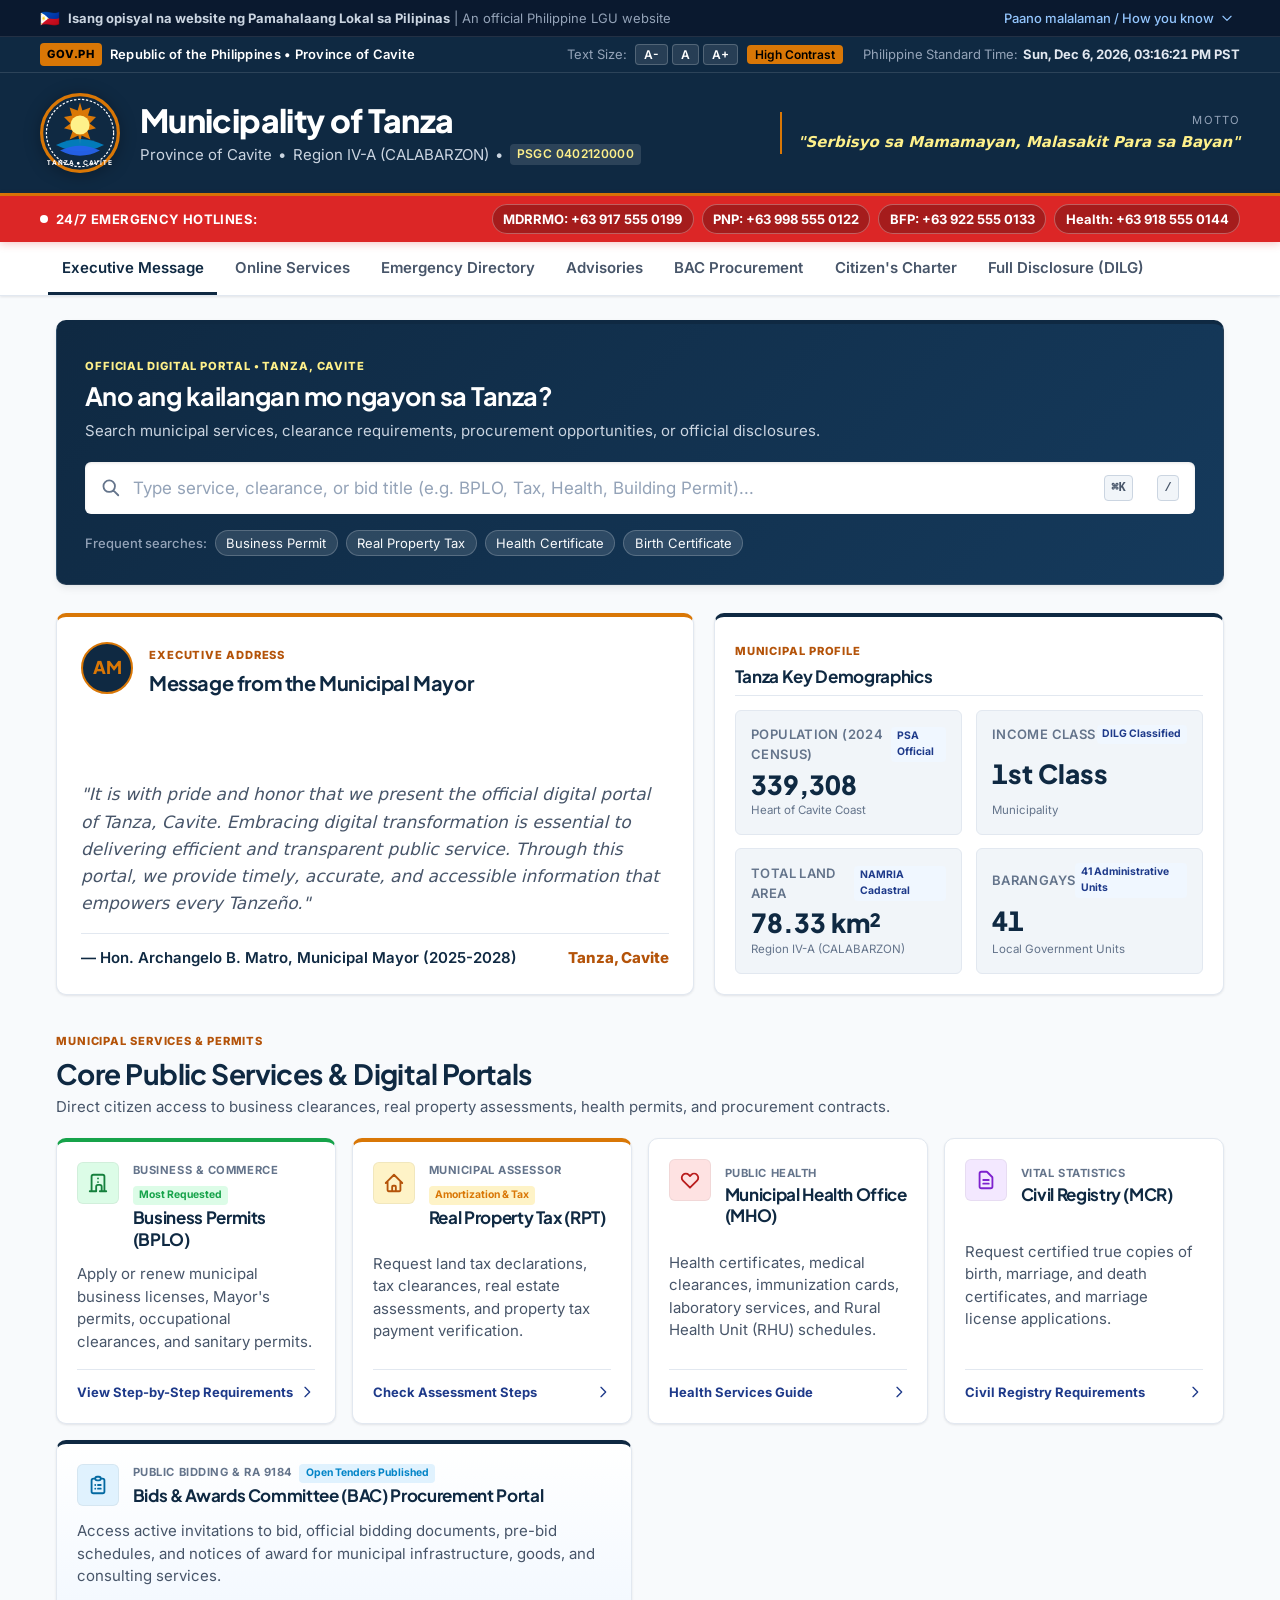
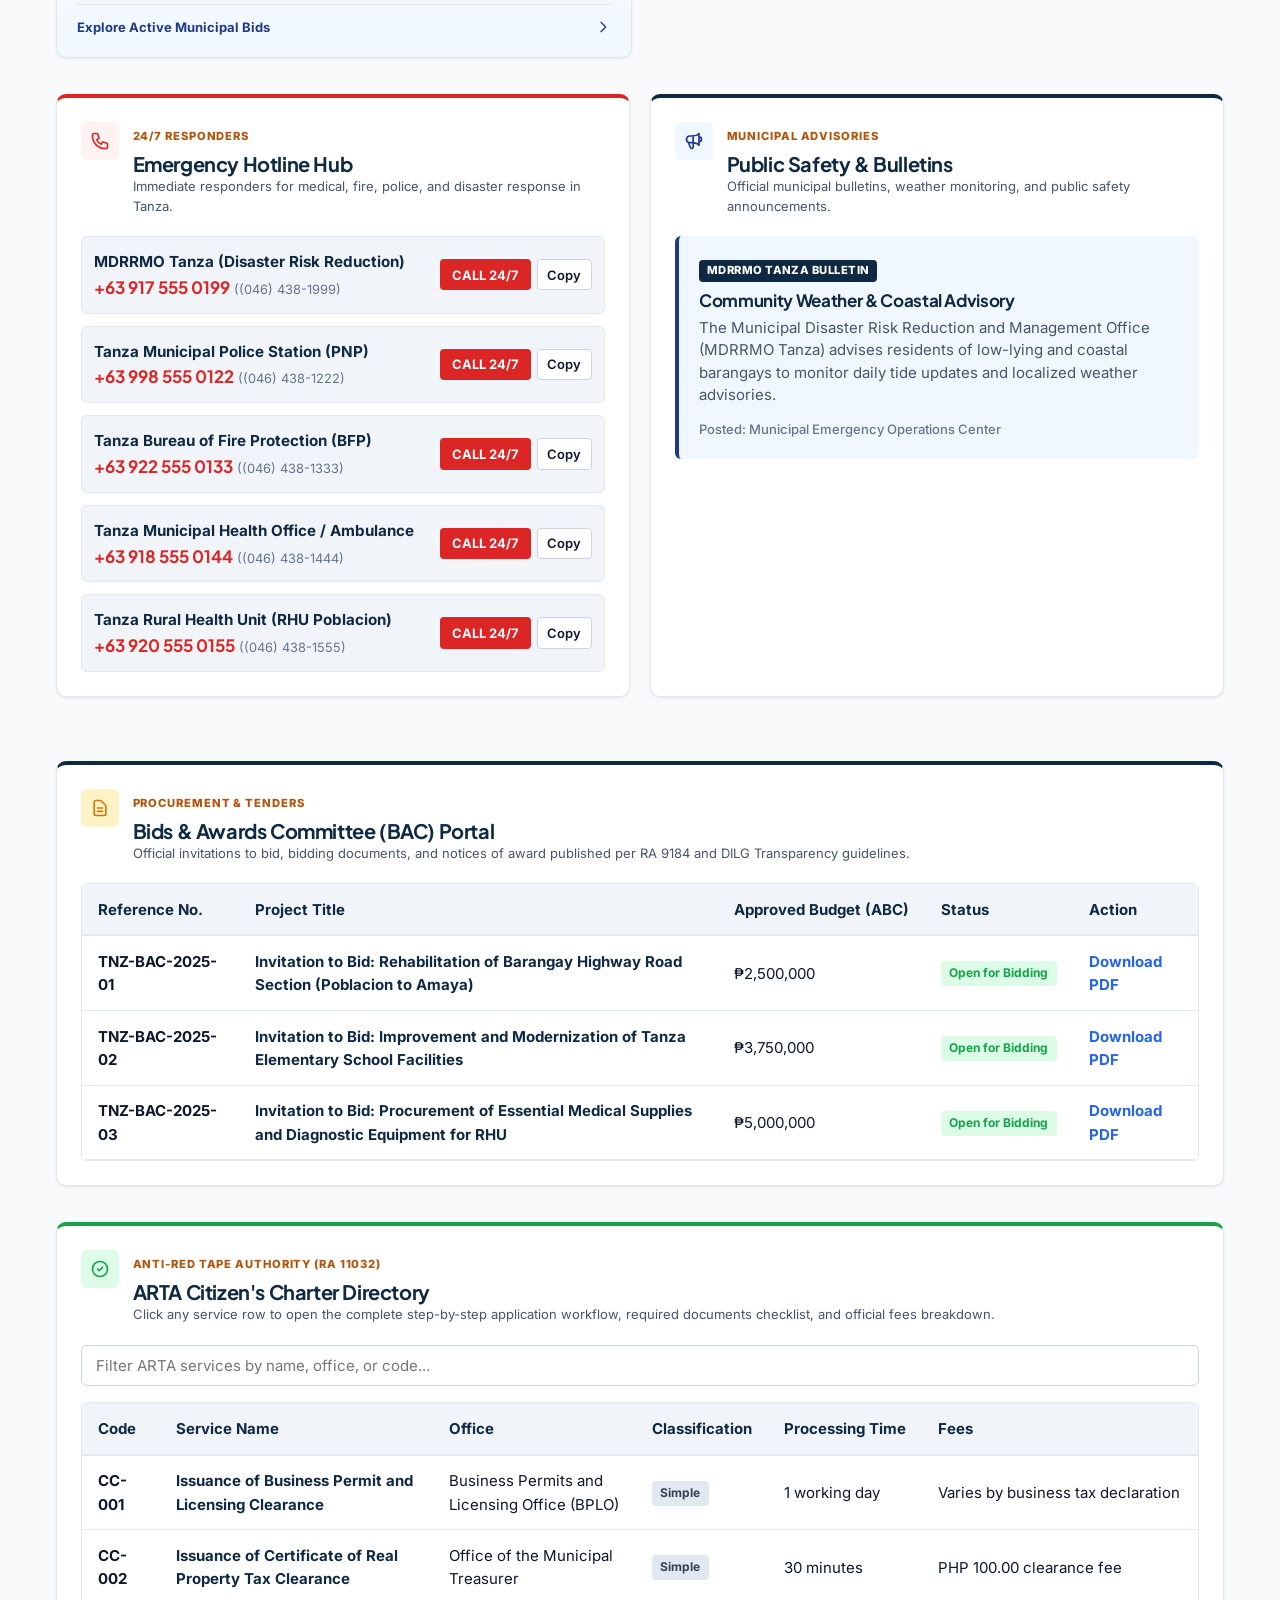
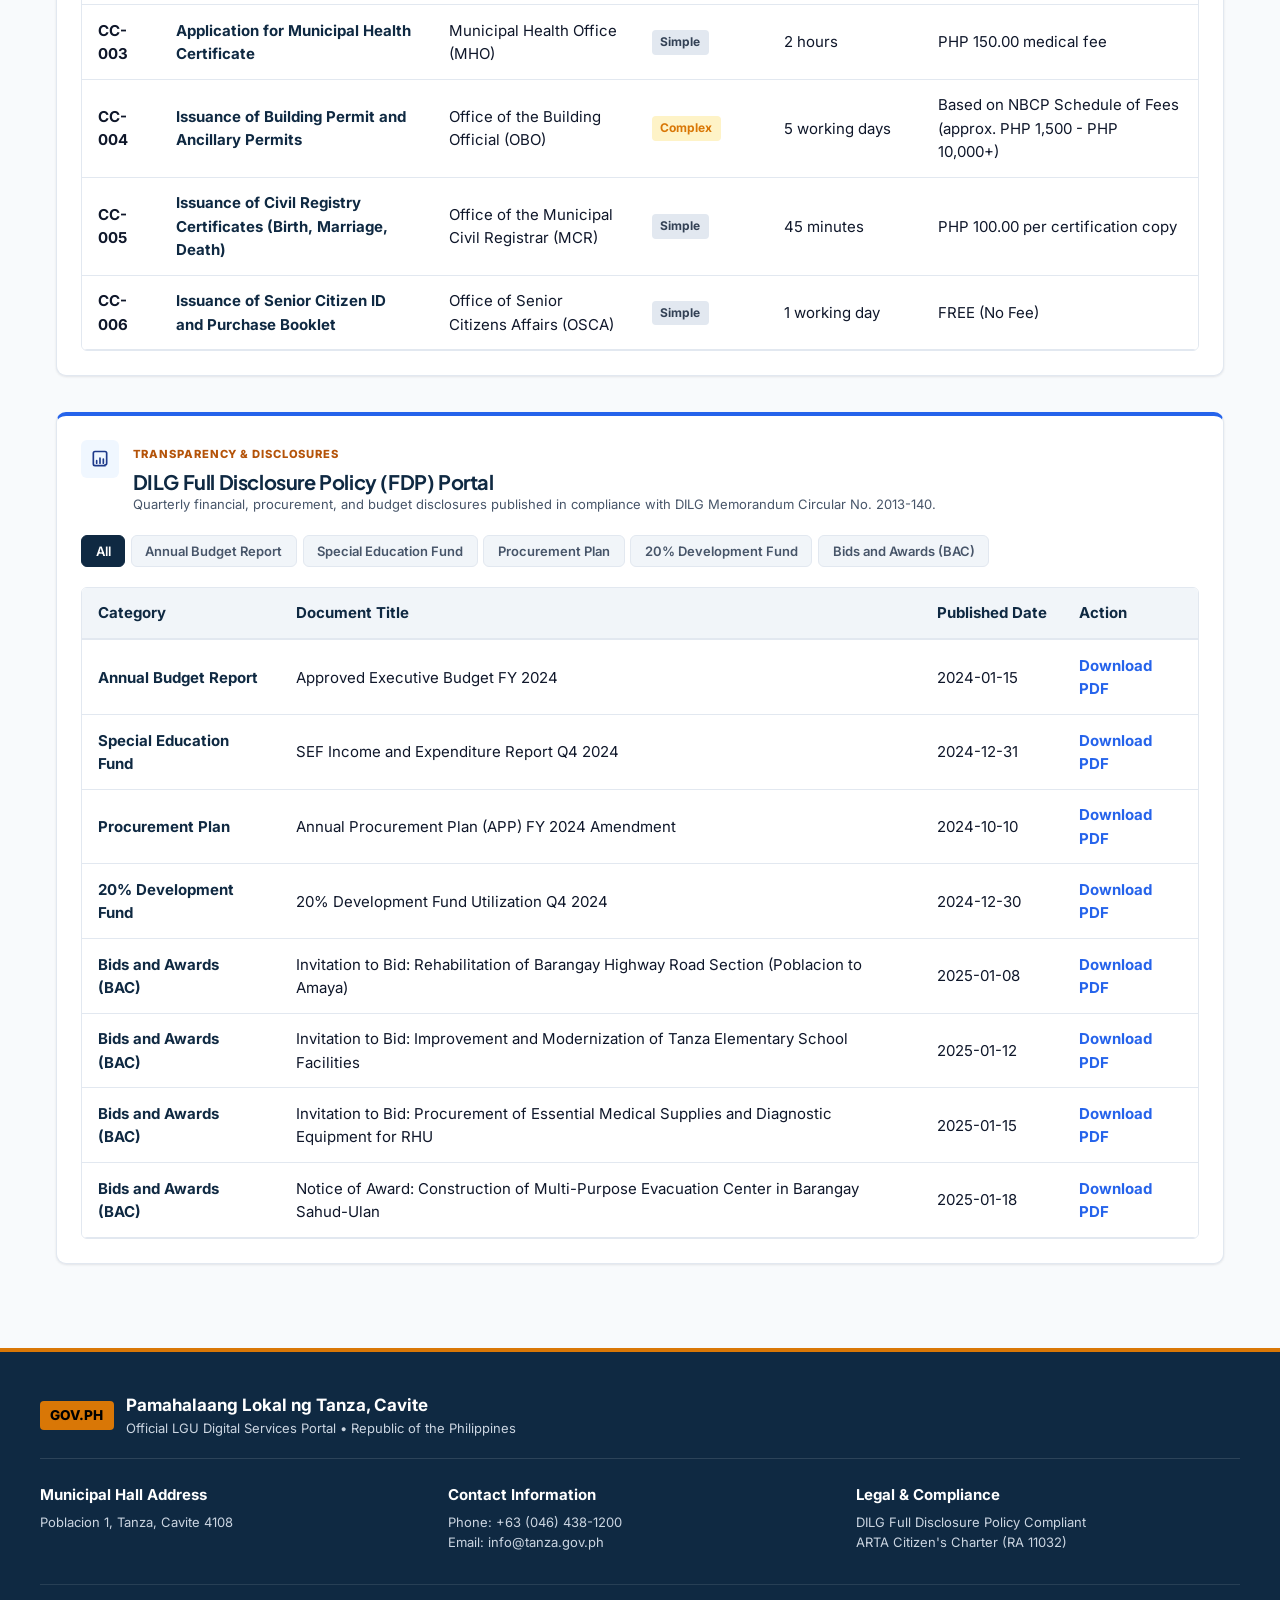
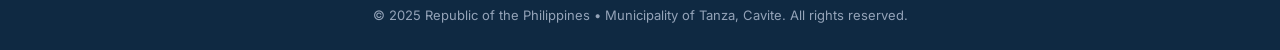
==== commit 64cb416c: "feat(ui): elevate card hierarchy, panel variations, and eyebrow badges - Add structural top accent b" ====
--- a/index.html
+++ b/index.html
@@ -11,7 +11,7 @@
   <link href="https://fonts.googleapis.com/css2?family=Inter:wght@400;500;600;700&family=Plus+Jakarta+Sans:wght@600;700;800&display=swap" rel="stylesheet">
 
   <!-- Main Stylesheet -->
-  <link rel="stylesheet" href="css/style.css?v=9.0.0">
+  <link rel="stylesheet" href="css/style.css?v=10.0.0">
 </head>
 <body>
 
@@ -64,7 +64,7 @@
     </div>
   </div>
 
-  <!-- [01] Utility & Accessibility Bar -->
+  <!-- [01] Utility & Accessibility Top Bar -->
   <div class="top-gov-bar">
     <div class="top-gov-container">
       <div class="gov-brand">
@@ -159,8 +159,9 @@
 
     <!-- [05] Universal Citizen Search Hero Card -->
     <section class="universal-search-section" aria-label="Universal Municipal Search">
-      <div class="search-hero-card">
+      <div class="search-hero-card accent-bar-navy">
         <div class="search-hero-header">
+          <span class="eyebrow-tag light">OFFICIAL DIGITAL PORTAL &bull; TANZA, CAVITE</span>
           <h2>Ano ang kailangan mo ngayon sa Tanza?</h2>
           <p>Search municipal services, clearance requirements, procurement opportunities, or official disclosures.</p>
         </div>
@@ -190,11 +191,11 @@
     <section id="about" class="executive-hero-section">
       <div class="executive-hero-grid">
         <!-- Executive Welcome Message -->
-        <div id="lgu-overview" class="executive-message-card">
+        <div id="lgu-overview" class="executive-message-card accent-bar-gold">
           <div class="executive-card-header">
             <div class="mayor-avatar-badge" title="Mayor Archangelo B. Matro">AM</div>
             <div>
-              <span class="executive-badge">Serbisyo sa Mamamayan</span>
+              <span class="eyebrow-tag dark">EXECUTIVE ADDRESS</span>
               <h2>Message from the Municipal Mayor</h2>
             </div>
           </div>
@@ -203,27 +204,49 @@
           </div>
         </div>
 
-        <!-- Municipal Key Facts Stats Grid -->
-        <div class="stat-grid">
-          <div class="stat-card">
-            <div class="stat-label">Population (2024 Census)</div>
-            <div class="stat-value" data-count="339308">339,308</div>
-            <div class="stat-sub">Heart of Cavite Coast</div>
-          </div>
-          <div class="stat-card">
-            <div class="stat-label">Income Classification</div>
-            <div class="stat-value">1st Class</div>
-            <div class="stat-sub">Municipality</div>
-          </div>
-          <div class="stat-card">
-            <div class="stat-label">Total Land Area</div>
-            <div class="stat-value" data-count="78.33" data-decimals="2" data-suffix=" km²">78.33 km²</div>
-            <div class="stat-sub">Region IV-A (CALABARZON)</div>
-          </div>
-          <div class="stat-card">
-            <div class="stat-label">Barangays</div>
-            <div class="stat-value" data-count="41">41</div>
-            <div class="stat-sub">Local Administrative Units</div>
+        <!-- Municipal Key Facts Stats Panel -->
+        <div class="stat-panel accent-bar-navy">
+          <div class="panel-header-compact">
+            <span class="eyebrow-tag dark">MUNICIPAL PROFILE</span>
+            <h3>Tanza Key Demographics</h3>
+          </div>
+          
+          <div class="stat-grid-crafted">
+            <div class="stat-block">
+              <div class="stat-block-header">
+                <span class="stat-label">Population (2024 Census)</span>
+                <span class="stat-provenance">PSA Official</span>
+              </div>
+              <div class="stat-value" data-count="339308">339,308</div>
+              <div class="stat-sub">Heart of Cavite Coast</div>
+            </div>
+
+            <div class="stat-block">
+              <div class="stat-block-header">
+                <span class="stat-label">Income Class</span>
+                <span class="stat-provenance">DILG Classified</span>
+              </div>
+              <div class="stat-value">1st Class</div>
+              <div class="stat-sub">Municipality</div>
+            </div>
+
+            <div class="stat-block">
+              <div class="stat-block-header">
+                <span class="stat-label">Total Land Area</span>
+                <span class="stat-provenance">NAMRIA Cadastral</span>
+              </div>
+              <div class="stat-value" data-count="78.33" data-decimals="2" data-suffix=" km²">78.33 km²</div>
+              <div class="stat-sub">Region IV-A (CALABARZON)</div>
+            </div>
+
+            <div class="stat-block">
+              <div class="stat-block-header">
+                <span class="stat-label">Barangays</span>
+                <span class="stat-provenance">41 Administrative Units</span>
+              </div>
+              <div class="stat-value" data-count="41">41</div>
+              <div class="stat-sub">Local Government Units</div>
+            </div>
           </div>
         </div>
       </div>
@@ -232,19 +255,23 @@
     <!-- [07] Core Public Services Grid -->
     <section id="services" class="portal-section">
       <div class="section-title-group">
+        <span class="eyebrow-tag dark">MUNICIPAL SERVICES &amp; PERMITS</span>
         <h2>Core Public Services &amp; Digital Portals</h2>
         <p>Direct citizen access to business clearances, real property assessments, health permits, and procurement contracts.</p>
       </div>
 
       <div class="service-actions-grid">
         <!-- Service 1: BPLO -->
-        <a href="#charter" class="action-card">
+        <a href="#charter" class="action-card card-featured-bplo">
           <div class="action-card-header">
             <div class="action-card-icon icon-bplo">
               <svg viewBox="0 0 24 24" fill="none" stroke="currentColor" stroke-width="2"><path stroke-linecap="round" stroke-linejoin="round" d="M19 21V5a2 2 0 00-2-2H7a2 2 0 00-2 2v16m14 0h2m-2 0h-5m-9 0H3m2 0h5m0 0v-5a2 2 0 012-2h2a2 2 0 012 2v5m-4-14h.01M12 11h.01M12 7h.01"/></svg>
             </div>
             <div>
-              <span class="action-card-category">Business &amp; Commerce</span>
+              <div class="card-tag-row">
+                <span class="action-card-category">Business &amp; Commerce</span>
+                <span class="card-pill-tag green">Most Requested</span>
+              </div>
               <h3>Business Permits (BPLO)</h3>
             </div>
           </div>
@@ -256,13 +283,16 @@
         </a>
 
         <!-- Service 2: Real Property Tax -->
-        <a href="#charter" class="action-card">
+        <a href="#charter" class="action-card card-featured-tax">
           <div class="action-card-header">
             <div class="action-card-icon icon-tax">
               <svg viewBox="0 0 24 24" fill="none" stroke="currentColor" stroke-width="2"><path stroke-linecap="round" stroke-linejoin="round" d="M3 12l2-2m0 0l7-7 7 7M5 10v10a1 1 0 001 1h3m10-11l2 2m-2-2v10a1 1 0 01-1 1h-3m-6 0a1 1 0 001-1v-4a1 1 0 011-1h2a1 1 0 011 1v4a1 1 0 001 1m-6 0h6"/></svg>
             </div>
             <div>
-              <span class="action-card-category">Municipal Assessor</span>
+              <div class="card-tag-row">
+                <span class="action-card-category">Municipal Assessor</span>
+                <span class="card-pill-tag amber">Amortization &amp; Tax</span>
+              </div>
               <h3>Real Property Tax (RPT)</h3>
             </div>
           </div>
@@ -310,13 +340,16 @@
         </a>
 
         <!-- Service 5: BAC Procurement Spotlight -->
-        <a href="#bac" class="action-card feature-span">
+        <a href="#bac" class="action-card feature-span card-featured-bac">
           <div class="action-card-header">
             <div class="action-card-icon icon-bac">
               <svg viewBox="0 0 24 24" fill="none" stroke="currentColor" stroke-width="2"><path stroke-linecap="round" stroke-linejoin="round" d="M9 5H7a2 2 0 00-2 2v12a2 2 0 002 2h10a2 2 0 002-2V7a2 2 0 00-2-2h-2M9 5a2 2 0 002 2h2a2 2 0 002-2M9 5a2 2 0 012-2h2a2 2 0 012 2m-3 7h3m-3 4h3m-6-4h.01M9 16h.01"/></svg>
             </div>
             <div>
-              <span class="action-card-category">Public Bidding &amp; RA 9184</span>
+              <div class="card-tag-row">
+                <span class="action-card-category">Public Bidding &amp; RA 9184</span>
+                <span class="card-pill-tag blue">Open Tenders Published</span>
+              </div>
               <h3>Bids &amp; Awards Committee (BAC) Procurement Portal</h3>
             </div>
           </div>
@@ -332,13 +365,14 @@
     <!-- [08] 2-Column Section: Emergency Directory & Public Advisories -->
     <div class="portal-grid-2col">
       <!-- 24/7 Emergency Directory Card -->
-      <section id="emergency" class="portal-card">
+      <section id="emergency" class="portal-card accent-bar-red">
         <div class="card-title-group">
           <div class="card-title-icon red">
             <svg viewBox="0 0 24 24" fill="none" stroke="currentColor" stroke-width="2"><path stroke-linecap="round" stroke-linejoin="round" d="M3 5a2 2 0 012-2h3.28a1 1 0 01.948.684l1.498 4.493a1 1 0 01-.502 1.21l-2.257 1.13a11.042 11.042 0 005.516 5.516l1.13-2.257a1 1 0 011.21-.502l4.493 1.498a1 1 0 01.684.949V19a2 2 0 01-2 2h-1C9.716 21 3 14.284 3 6V5z"/></svg>
           </div>
           <div>
-            <h2>24/7 Emergency Hotlines</h2>
+            <span class="eyebrow-tag dark">24/7 RESPONDERS</span>
+            <h2>Emergency Hotline Hub</h2>
             <p>Immediate responders for medical, fire, police, and disaster response in Tanza.</p>
           </div>
         </div>
@@ -349,13 +383,14 @@
       </section>
 
       <!-- Public Advisories & Notices Card -->
-      <section id="announcements" class="portal-card">
+      <section id="announcements" class="portal-card accent-bar-navy">
         <div class="card-title-group">
           <div class="card-title-icon blue">
             <svg viewBox="0 0 24 24" fill="none" stroke="currentColor" stroke-width="2"><path stroke-linecap="round" stroke-linejoin="round" d="M11 5.882V19.24a1.76 1.76 0 01-3.417.592l-2.147-6.15M18 13a3 3 0 100-6M5.436 13.683A4.001 4.001 0 017 6h1.832c4.1 0 7.625-1.234 9.168-3v14c-1.543-1.766-5.067-3-9.168-3H7a3.988 3.988 0 01-1.564-.317z"/></svg>
           </div>
           <div>
-            <h2>Public Advisory &amp; Notices</h2>
+            <span class="eyebrow-tag dark">MUNICIPAL ADVISORIES</span>
+            <h2>Public Safety &amp; Bulletins</h2>
             <p>Official municipal bulletins, weather monitoring, and public safety announcements.</p>
           </div>
         </div>
@@ -374,13 +409,14 @@
     </div>
 
     <!-- [09] Bids & Awards Committee (BAC) Table -->
-    <section id="bac" class="portal-card full-width-card">
+    <section id="bac" class="portal-card full-width-card accent-bar-navy">
       <div class="card-title-group">
         <div class="card-title-icon amber">
           <svg viewBox="0 0 24 24" fill="none" stroke="currentColor" stroke-width="2"><path stroke-linecap="round" stroke-linejoin="round" d="M9 12h6m-6 4h6m2 5H7a2 2 0 01-2-2V5a2 2 0 012-2h5.586a1 1 0 01.707.293l5.414 5.414a1 1 0 01.293.707V19a2 2 0 01-2 2z"/></svg>
         </div>
         <div>
-          <h2>Bids &amp; Awards Committee (BAC) Procurement Opportunities</h2>
+          <span class="eyebrow-tag dark">PROCUREMENT &amp; TENDERS</span>
+          <h2>Bids &amp; Awards Committee (BAC) Portal</h2>
           <p>Official invitations to bid, bidding documents, and notices of award published per RA 9184 and DILG Transparency guidelines.</p>
         </div>
       </div>
@@ -404,13 +440,14 @@
     </section>
 
     <!-- [10] ARTA Citizen's Charter Directory (RA 11032) -->
-    <section id="charter" class="portal-card full-width-card">
+    <section id="charter" class="portal-card full-width-card accent-bar-green">
       <div class="card-title-group">
         <div class="card-title-icon green">
           <svg viewBox="0 0 24 24" fill="none" stroke="currentColor" stroke-width="2"><path stroke-linecap="round" stroke-linejoin="round" d="M9 12l2 2 4-4m6 2a9 9 0 11-18 0 9 9 0 0118 0z"/></svg>
         </div>
         <div>
-          <h2>ARTA Citizen's Charter Directory (RA 11032)</h2>
+          <span class="eyebrow-tag dark">ANTI-RED TAPE AUTHORITY (RA 11032)</span>
+          <h2>ARTA Citizen's Charter Directory</h2>
           <p>Click any service row to open the complete step-by-step application workflow, required documents checklist, and official fees breakdown.</p>
         </div>
       </div>
@@ -440,12 +477,13 @@
     </section>
 
     <!-- [11] DILG Full Disclosure Policy (FDP) Portal -->
-    <section id="fdp" class="portal-card full-width-card">
+    <section id="fdp" class="portal-card full-width-card accent-bar-blue">
       <div class="card-title-group">
         <div class="card-title-icon blue">
           <svg viewBox="0 0 24 24" fill="none" stroke="currentColor" stroke-width="2"><path stroke-linecap="round" stroke-linejoin="round" d="M8 14v3m4-6v6m4-5v5m2 3H6a2 2 0 01-2-2V5a2 2 0 012-2h12a2 2 0 012 2v12a2 2 0 01-2 2z"/></svg>
         </div>
         <div>
+          <span class="eyebrow-tag dark">TRANSPARENCY &amp; DISCLOSURES</span>
           <h2>DILG Full Disclosure Policy (FDP) Portal</h2>
           <p>Quarterly financial, procurement, and budget disclosures published in compliance with DILG Memorandum Circular No. 2013-140.</p>
         </div>
--- a/css/style.css
+++ b/css/style.css
@@ -1,7 +1,7 @@
 /* ==========================================================================
    LGU PH Web - Municipality of Tanza Official LGU Digital Portal
    Institutional Philippine Government Civic Design System
-   Version: 9.0.0
+   Version: 10.0.0 (Crafted Panel & Hierarchy System)
    ========================================================================== */
 
 @import url('https://fonts.googleapis.com/css2?family=Inter:wght@400;500;600;700&family=Plus+Jakarta+Sans:wght@600;700;800&display=swap');
@@ -12,7 +12,7 @@
   --color-primary-dark: #0a192f;
   --color-primary-blue: #1e3a8a;
   --color-primary-light: #2563eb;
-  --color-primary-tint: #eff6ff;
+  --color-primary-tint: #f0f7ff;
 
   /* Official Accent Gold / Philippine Sun */
   --color-gold: #d97706;
@@ -68,9 +68,9 @@
   --radius-full: 9999px;
 
   /* Elevation Shadows */
-  --shadow-sm: 0 1px 2px 0 rgba(15, 23, 42, 0.05);
-  --shadow-md: 0 4px 6px -1px rgba(15, 23, 42, 0.08), 0 2px 4px -2px rgba(15, 23, 42, 0.04);
-  --shadow-lg: 0 10px 15px -3px rgba(15, 23, 42, 0.08), 0 4px 6px -4px rgba(15, 23, 42, 0.03);
+  --shadow-sm: 0 1px 3px 0 rgba(15, 23, 42, 0.06), 0 1px 2px 0 rgba(15, 23, 42, 0.04);
+  --shadow-md: 0 4px 8px -1px rgba(15, 23, 42, 0.08), 0 2px 4px -2px rgba(15, 23, 42, 0.04);
+  --shadow-lg: 0 10px 20px -3px rgba(15, 23, 42, 0.1), 0 4px 6px -4px rgba(15, 23, 42, 0.04);
 
   /* Transitions */
   --transition-fast: 150ms cubic-bezier(0.16, 1, 0.3, 1);
@@ -138,6 +138,31 @@
   border: 0;
 }
 
+/* Eyebrow Category Badges */
+.eyebrow-tag {
+  display: inline-block;
+  font-size: 0.7rem;
+  font-weight: 800;
+  text-transform: uppercase;
+  letter-spacing: 0.08em;
+  margin-bottom: 0.35rem;
+}
+
+.eyebrow-tag.dark {
+  color: var(--color-gold-dark);
+}
+
+.eyebrow-tag.light {
+  color: #fef08a;
+}
+
+/* Top Accent Ribbons for Structural Hierarchy */
+.accent-bar-navy { border-top: 4px solid var(--color-primary-navy) !important; }
+.accent-bar-gold { border-top: 4px solid var(--color-gold) !important; }
+.accent-bar-red { border-top: 4px solid var(--color-emergency) !important; }
+.accent-bar-green { border-top: 4px solid var(--color-success) !important; }
+.accent-bar-blue { border-top: 4px solid var(--color-primary-light) !important; }
+
 /* ==========================================================================
    01. Official Government Verification Banner (USWDS/SGDS Standard)
    ========================================================================== */
@@ -328,7 +353,6 @@
   background: var(--color-gold);
   color: #000000;
   border: none;
-
 }
 
 .clock-display {
@@ -675,7 +699,7 @@
 }
 
 /* ==========================================================================
-   07. Executive Hero & Stats Grid
+   07. Executive Hero & Stats Panel
    ========================================================================== */
 .executive-hero-section {
   margin-bottom: 2rem;
@@ -683,7 +707,7 @@
 
 .executive-hero-grid {
   display: grid;
-  grid-template-columns: 1.3fr 1fr;
+  grid-template-columns: 1.25fr 1fr;
   gap: 1.25rem;
 }
 
@@ -727,17 +751,6 @@
   font-family: var(--font-heading);
 }
 
-.executive-badge {
-  display: inline-block;
-  background-color: var(--color-gold-light);
-  color: var(--color-gold-dark);
-  font-size: 0.75rem;
-  font-weight: 700;
-  padding: 0.15rem 0.5rem;
-  border-radius: var(--radius-xs);
-  margin-bottom: 0.25rem;
-}
-
 .executive-card-header h2 {
   font-size: var(--text-lg);
 }
@@ -763,50 +776,86 @@
   gap: 0.5rem;
 }
 
-/* Stats Grid */
-.stat-grid {
+/* Stat Panel */
+.stat-panel {
+  background-color: var(--bg-card);
+  border: 1px solid var(--border-color);
+  border-radius: var(--radius-md);
+  padding: 1.25rem;
+  box-shadow: var(--shadow-sm);
+  display: flex;
+  flex-direction: column;
+}
+
+.panel-header-compact {
+  margin-bottom: 0.85rem;
+  padding-bottom: 0.5rem;
+  border-bottom: 1px solid var(--border-color);
+}
+
+.panel-header-compact h3 {
+  font-size: var(--text-base);
+  color: var(--color-primary-navy);
+}
+
+.stat-grid-crafted {
   display: grid;
   grid-template-columns: repeat(2, 1fr);
   gap: 0.85rem;
-}
-
-.stat-card {
-  background-color: var(--bg-card);
+  flex: 1;
+}
+
+.stat-block {
+  background-color: var(--bg-card-alt);
   border: 1px solid var(--border-color);
-  border-radius: var(--radius-md);
-  padding: 1.15rem;
-  box-shadow: var(--shadow-sm);
+  border-radius: var(--radius-sm);
+  padding: 0.85rem 0.95rem;
   display: flex;
   flex-direction: column;
-  justify-content: center;
+  justify-content: space-between;
+}
+
+.stat-block-header {
+  display: flex;
+  justify-content: space-between;
+  align-items: center;
+  margin-bottom: 0.25rem;
 }
 
 .stat-label {
   font-size: var(--text-xs);
   font-weight: 600;
+  color: var(--text-subtle);
   text-transform: uppercase;
-  letter-spacing: 0.04em;
-  color: var(--text-subtle);
-  margin-bottom: 0.25rem;
+  letter-spacing: 0.03em;
+}
+
+.stat-provenance {
+  font-size: 0.65rem;
+  font-weight: 700;
+  color: var(--color-primary-blue);
+  background: var(--color-primary-tint);
+  padding: 0.08rem 0.35rem;
+  border-radius: var(--radius-xs);
 }
 
 .stat-value {
   font-family: var(--font-heading);
-  font-size: clamp(1.4rem, 1.1rem + 0.8vw, 1.85rem);
+  font-size: clamp(1.25rem, 1rem + 0.8vw, 1.65rem);
   font-weight: 800;
   color: var(--color-primary-navy);
   font-variant-numeric: tabular-nums;
-  line-height: 1.15;
+  line-height: 1.2;
 }
 
 .stat-sub {
-  font-size: 0.75rem;
+  font-size: 0.72rem;
   color: var(--text-subtle);
-  margin-top: 0.25rem;
+  margin-top: 0.15rem;
 }
 
 /* ==========================================================================
-   08. Core Public Services Grid
+   08. Core Public Services Grid & Asymmetric Cards
    ========================================================================== */
 .portal-section {
   margin-bottom: 2.25rem;
@@ -850,14 +899,23 @@
   box-shadow: var(--shadow-md);
 }
 
-.action-card.feature-span {
+/* Featured Card Variations */
+.action-card.card-featured-bplo {
+  border-top: 4px solid var(--color-success);
+}
+
+.action-card.card-featured-tax {
+  border-top: 4px solid var(--color-warning);
+}
+
+.action-card.card-featured-bac {
+  border-top: 4px solid var(--color-primary-navy);
   grid-column: span 2;
   background: linear-gradient(180deg, #ffffff 0%, var(--color-primary-tint) 100%);
-  border-color: #bfdbfe;
 }
 
 @media (max-width: 768px) {
-  .action-card.feature-span {
+  .action-card.card-featured-bac {
     grid-column: span 1;
   }
 }
@@ -877,6 +935,7 @@
   display: flex;
   align-items: center;
   justify-content: center;
+  border: 1px solid rgba(0, 0, 0, 0.05);
 }
 
 .action-card-icon svg {
@@ -890,14 +949,32 @@
 .action-card-icon.icon-registry { background: #f3e8ff; color: #7e22ce; }
 .action-card-icon.icon-bac { background: #e0f2fe; color: #0369a1; }
 
+.card-tag-row {
+  display: flex;
+  align-items: center;
+  gap: 0.4rem;
+  margin-bottom: 0.15rem;
+  flex-wrap: wrap;
+}
+
 .action-card-category {
-  font-size: 0.72rem;
+  font-size: 0.7rem;
   font-weight: 700;
   text-transform: uppercase;
   letter-spacing: 0.05em;
   color: var(--text-subtle);
-  display: block;
-}
+}
+
+.card-pill-tag {
+  font-size: 0.65rem;
+  font-weight: 700;
+  padding: 0.1rem 0.4rem;
+  border-radius: var(--radius-xs);
+}
+
+.card-pill-tag.green { background: var(--color-success-bg); color: var(--color-success); }
+.card-pill-tag.amber { background: var(--color-warning-bg); color: var(--color-warning); }
+.card-pill-tag.blue { background: var(--color-info-bg); color: var(--color-info); }
 
 .action-card h3 {
   font-size: var(--text-base);
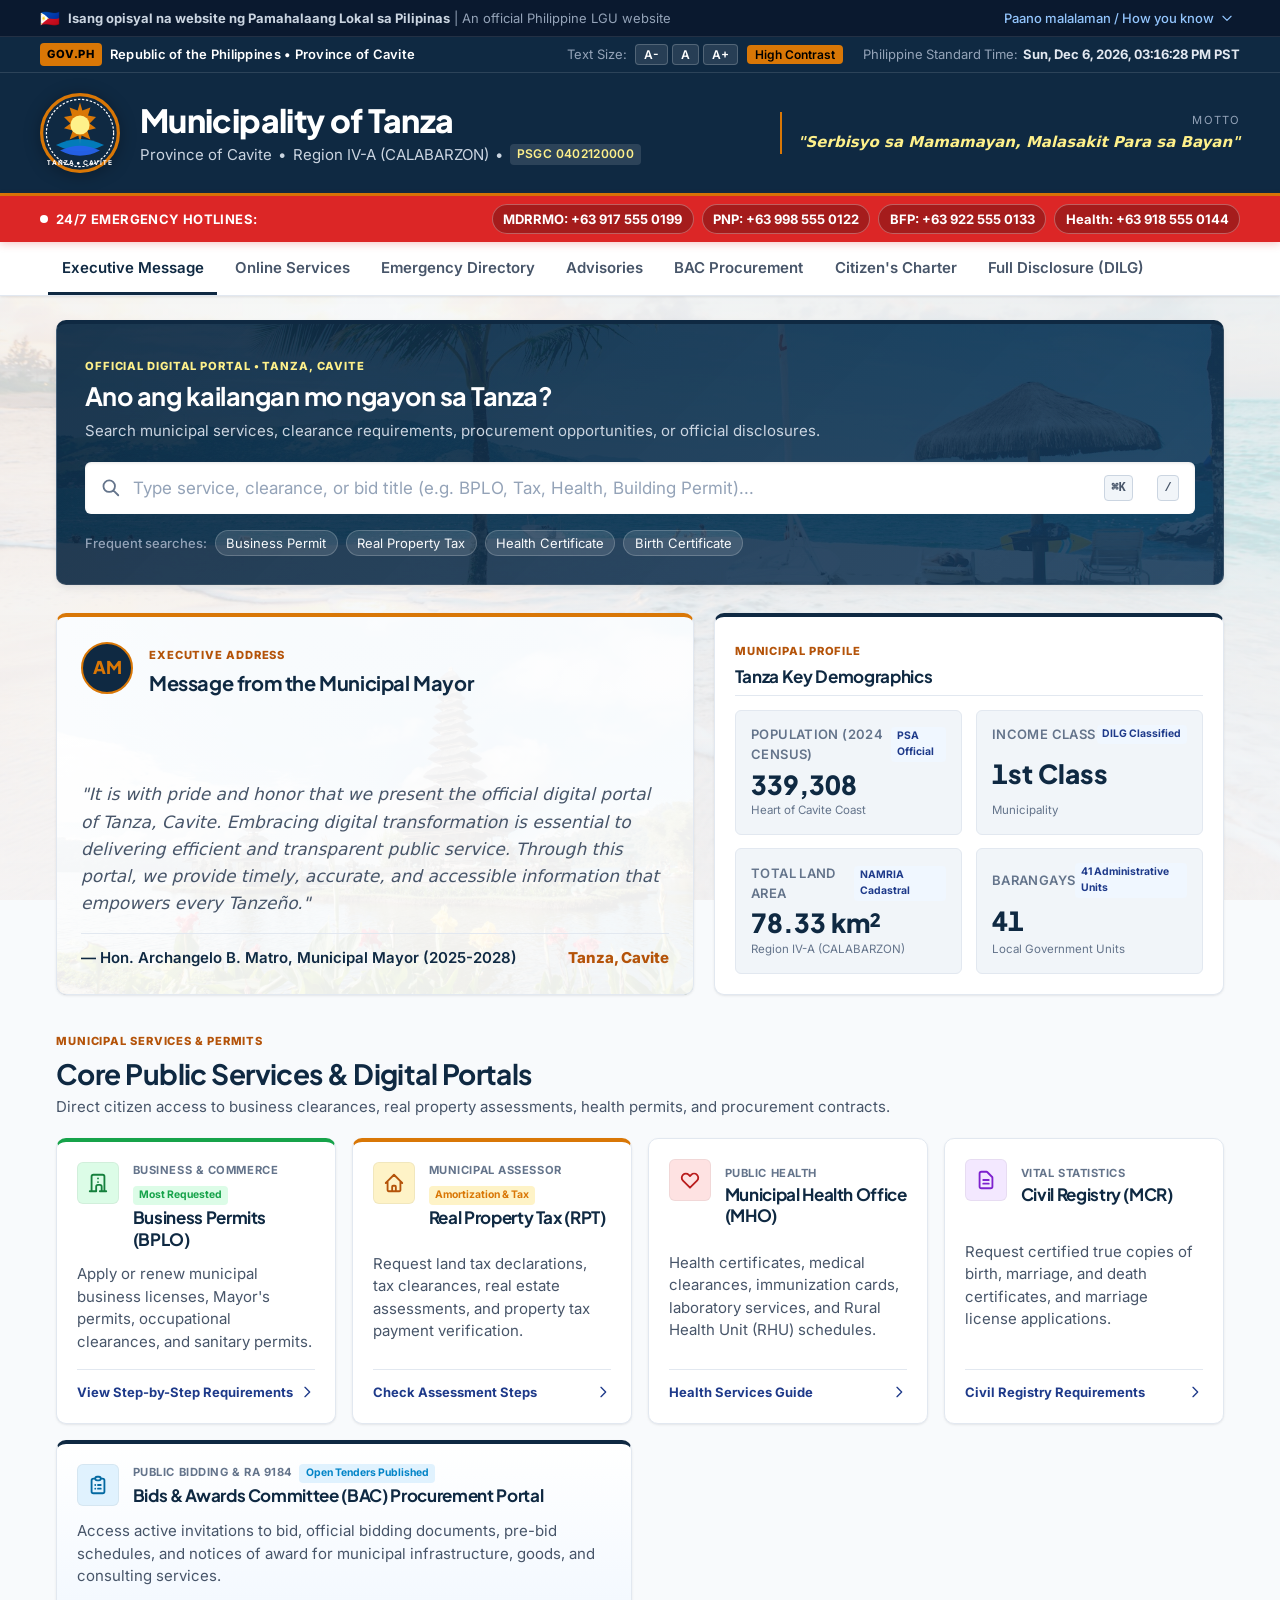
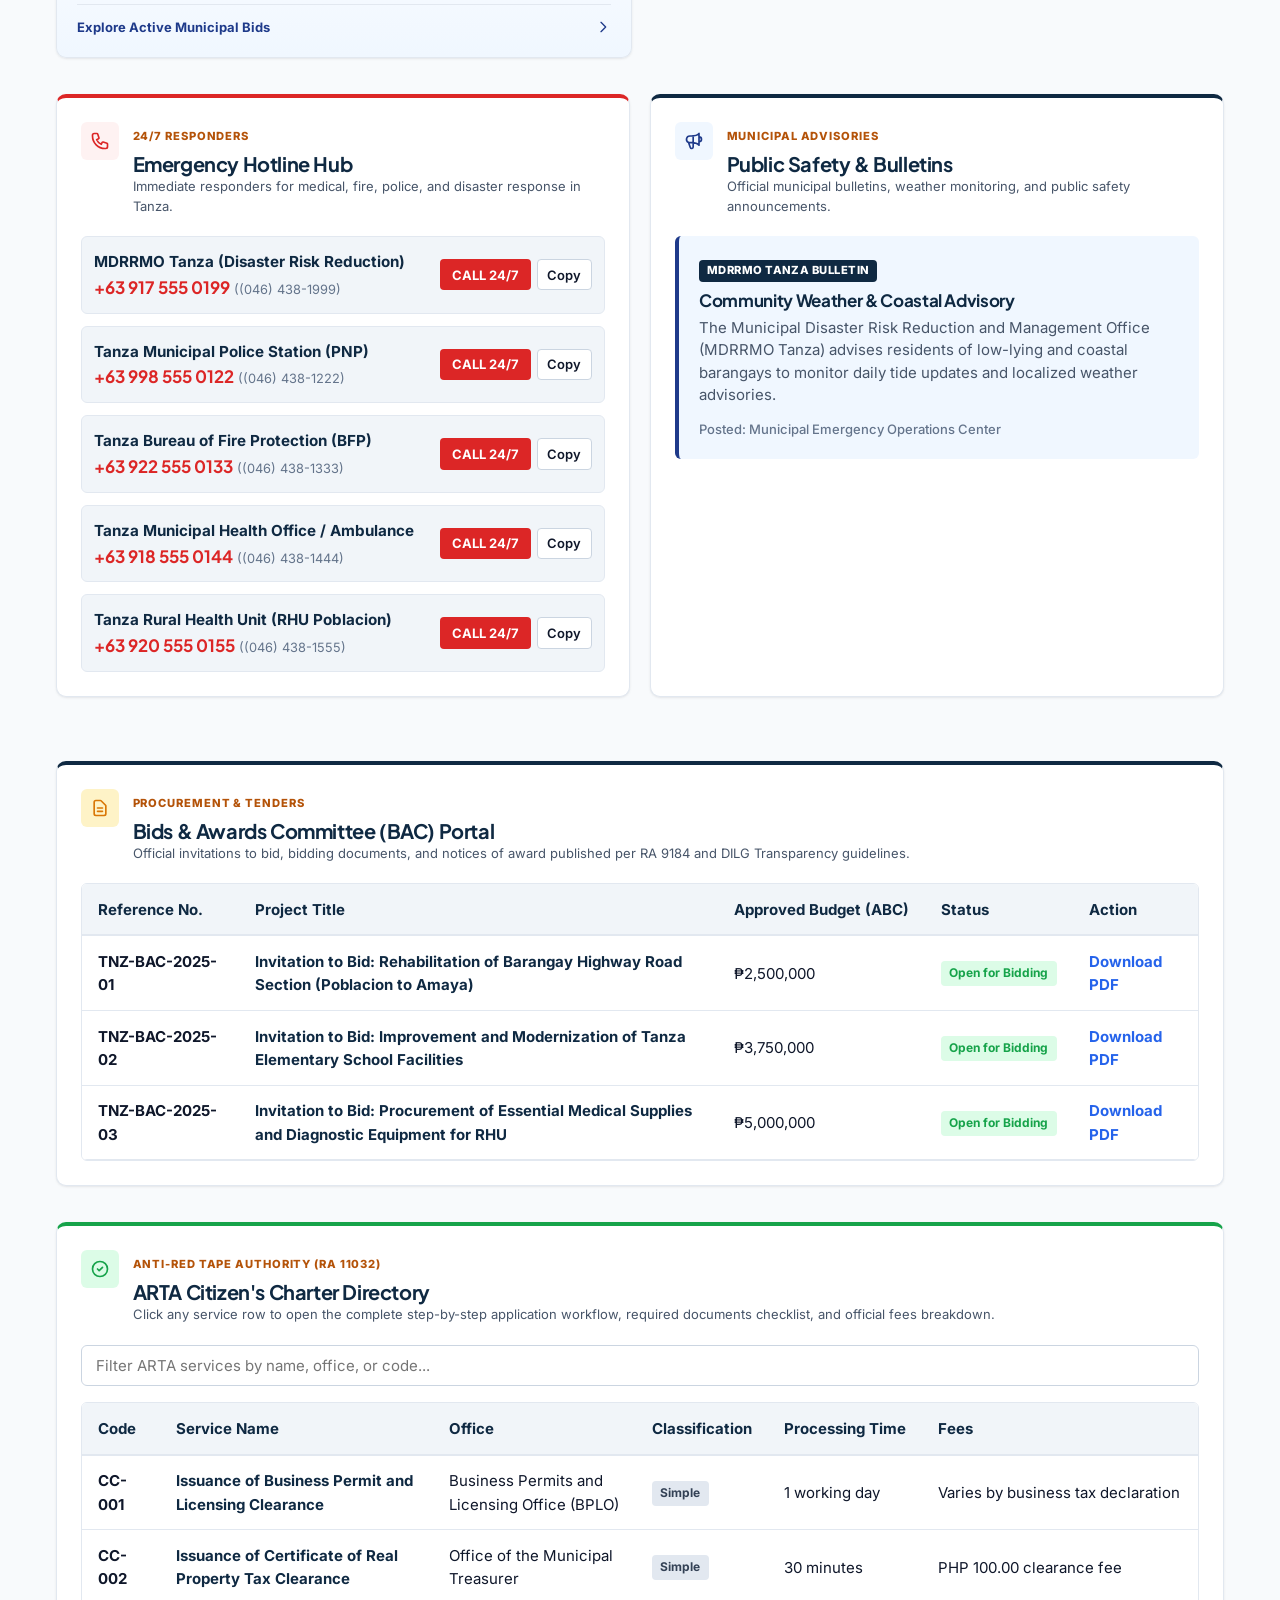
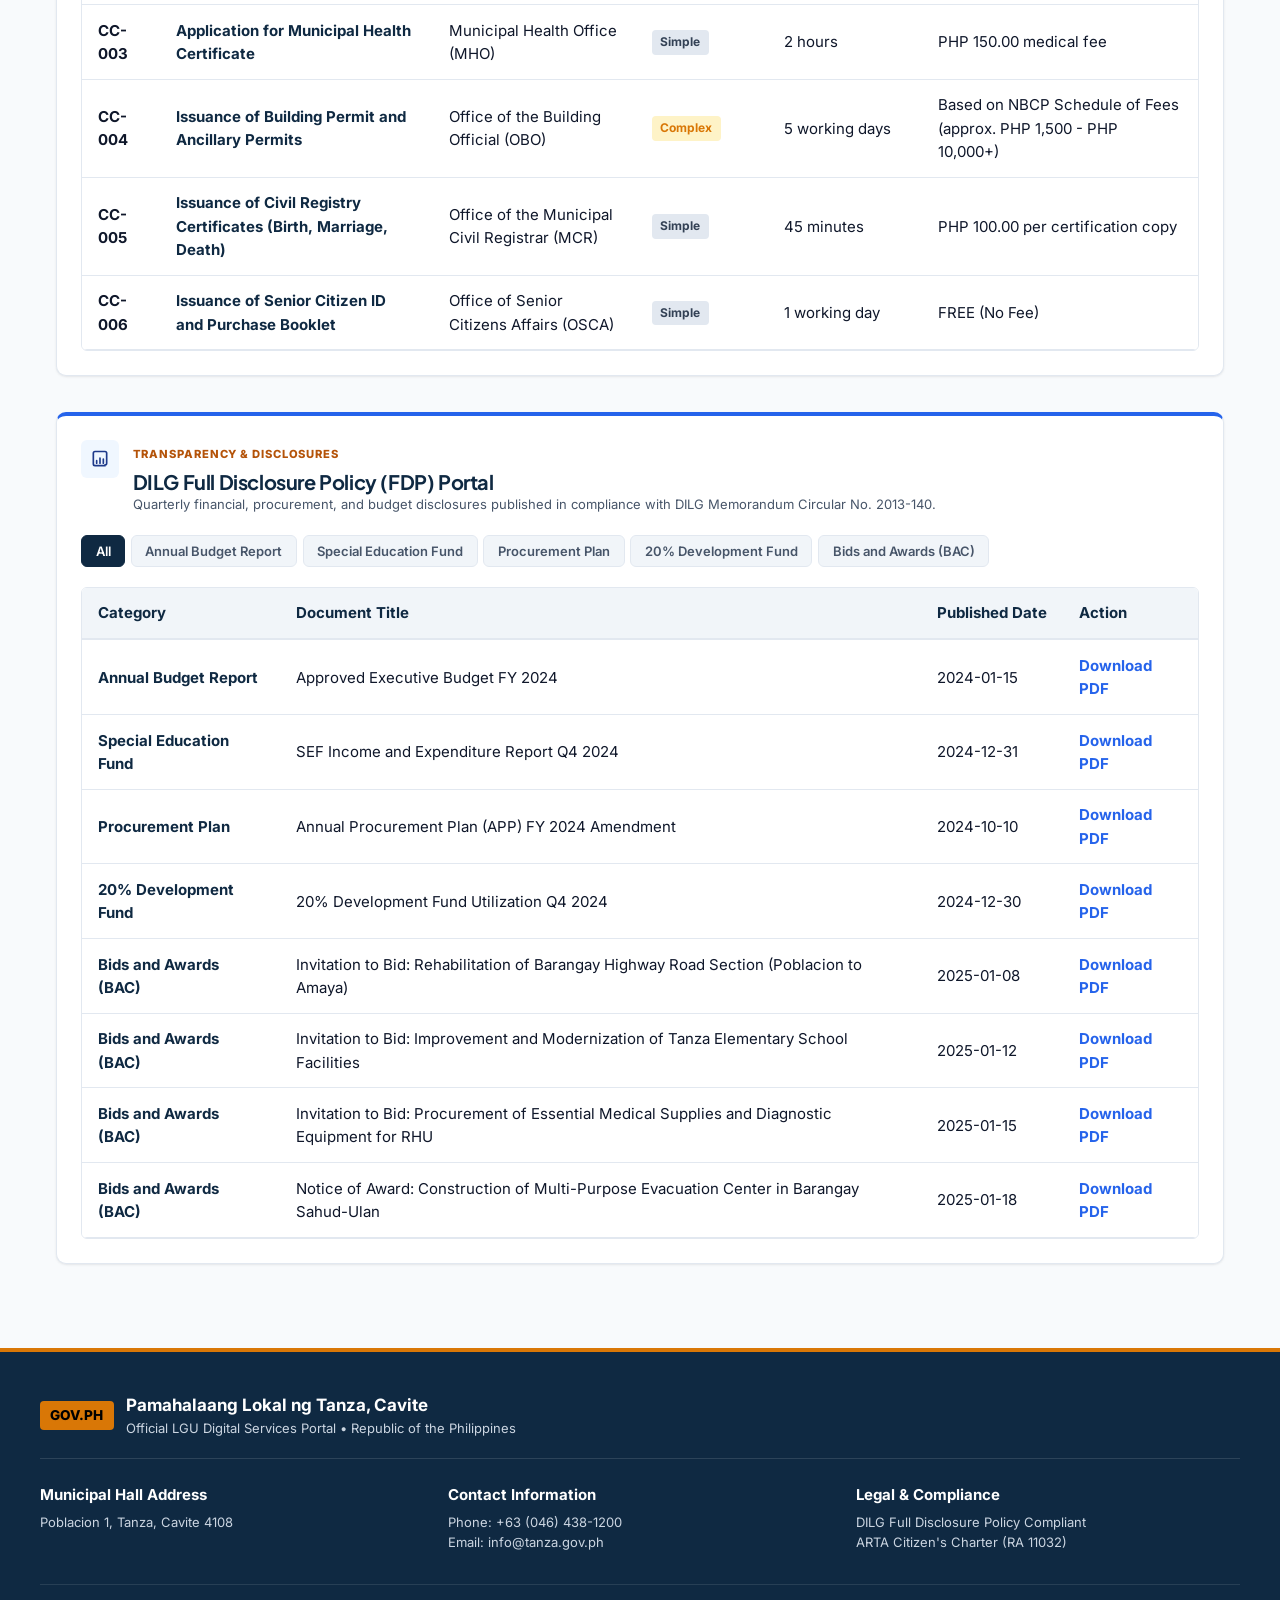
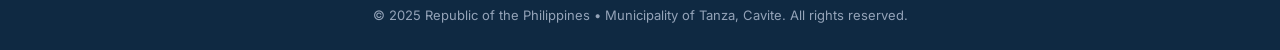
==== commit 22291b33: "feat(ui): add high-res Tanza landscape moving background system - Integrate high-resolution Tanza co" ====
--- a/index.html
+++ b/index.html
@@ -11,11 +11,18 @@
   <link href="https://fonts.googleapis.com/css2?family=Inter:wght@400;500;600;700&family=Plus+Jakarta+Sans:wght@600;700;800&display=swap" rel="stylesheet">
 
   <!-- Main Stylesheet -->
-  <link rel="stylesheet" href="css/style.css?v=10.0.0">
+  <link rel="stylesheet" href="css/style.css?v=11.0.0">
 </head>
 <body>
 
-  <!-- [00] Official Government Verification Banner (USWDS/SGDS Standard) -->
+  <!-- [00.A] Fixed Moving Tanza Landscape Background -->
+  <div id="global-landscape-bg" class="global-landscape-bg" aria-hidden="true">
+    <div class="landscape-layer layer-1"></div>
+    <div class="landscape-layer layer-2"></div>
+    <div class="landscape-overlay-mask"></div>
+  </div>
+
+  <!-- [00.B] Official Government Verification Banner (USWDS/SGDS Standard) -->
   <div id="ph-gov-banner" class="official-gov-banner" aria-label="Official Philippine Government Verification Banner">
     <div class="gov-banner-container">
       <div class="gov-banner-text">
--- a/css/style.css
+++ b/css/style.css
@@ -1,7 +1,7 @@
 /* ==========================================================================
    LGU PH Web - Municipality of Tanza Official LGU Digital Portal
    Institutional Philippine Government Civic Design System
-   Version: 10.0.0 (Crafted Panel & Hierarchy System)
+   Version: 11.0.0 (Tanza Landscape Motion Background System)
    ========================================================================== */
 
 @import url('https://fonts.googleapis.com/css2?family=Inter:wght@400;500;600;700&family=Plus+Jakarta+Sans:wght@600;700;800&display=swap');
@@ -101,6 +101,7 @@
   min-height: 100vh;
   display: flex;
   flex-direction: column;
+  position: relative;
 }
 
 h1, h2, h3, h4, h5, h6 {
@@ -164,6 +165,72 @@
 .accent-bar-blue { border-top: 4px solid var(--color-primary-light) !important; }
 
 /* ==========================================================================
+   00.A Fixed Full-Page Moving Tanza Landscape Background System
+   ========================================================================== */
+.global-landscape-bg {
+  position: fixed;
+  inset: 0;
+  z-index: -1;
+  pointer-events: none;
+  overflow: hidden;
+  background-color: var(--bg-page);
+}
+
+.landscape-layer {
+  position: absolute;
+  inset: -5%;
+  width: 110%;
+  height: 110%;
+  background-size: cover;
+  background-position: center;
+  will-change: transform, opacity;
+}
+
+.landscape-layer.layer-1 {
+  background-image: url('../images/tanza_sunset_coast.jpg');
+  animation: kenburnsPan1 38s infinite alternate ease-in-out, landscapeFade1 38s infinite ease-in-out;
+}
+
+.landscape-layer.layer-2 {
+  background-image: url('../images/tanza_coastal_hero.jpg');
+  animation: kenburnsPan2 44s infinite alternate ease-in-out, landscapeFade2 38s infinite ease-in-out;
+  animation-delay: -19s;
+}
+
+@keyframes kenburnsPan1 {
+  0% { transform: scale(1) translate(0, 0); }
+  50% { transform: scale(1.06) translate(-1.5%, -1%); }
+  100% { transform: scale(1.02) translate(1%, -1.5%); }
+}
+
+@keyframes kenburnsPan2 {
+  0% { transform: scale(1.04) translate(1%, 1%); }
+  50% { transform: scale(1) translate(-1%, 0); }
+  100% { transform: scale(1.07) translate(-1.5%, 1%); }
+}
+
+@keyframes landscapeFade1 {
+  0%, 45% { opacity: 0.25; }
+  50%, 95% { opacity: 0.06; }
+  100% { opacity: 0.25; }
+}
+
+@keyframes landscapeFade2 {
+  0%, 45% { opacity: 0.06; }
+  50%, 95% { opacity: 0.25; }
+  100% { opacity: 0.06; }
+}
+
+.landscape-overlay-mask {
+  position: absolute;
+  inset: 0;
+  background: linear-gradient(180deg, 
+    rgba(248, 250, 252, 0.84) 0%, 
+    rgba(248, 250, 252, 0.80) 45%, 
+    rgba(248, 250, 252, 0.88) 100%);
+}
+
+/* ==========================================================================
    01. Official Government Verification Banner (USWDS/SGDS Standard)
    ========================================================================== */
 .official-gov-banner {
@@ -584,7 +651,8 @@
 }
 
 .search-hero-card {
-  background: linear-gradient(135deg, var(--color-primary-navy) 0%, #153a5c 100%);
+  background: linear-gradient(135deg, rgba(15, 41, 66, 0.92) 0%, rgba(21, 58, 92, 0.88) 100%),
+              url('../images/tanza_sunset_coast.jpg') center/cover no-repeat;
   color: #ffffff;
   padding: 1.75rem;
   border-radius: var(--radius-md);
@@ -718,7 +786,8 @@
 }
 
 .executive-message-card {
-  background-color: var(--bg-card);
+  background: linear-gradient(180deg, rgba(255, 255, 255, 0.96) 0%, rgba(255, 255, 255, 0.92) 100%),
+              url('../images/philippine_heritage.jpg') center/cover no-repeat;
   border: 1px solid var(--border-color);
   border-radius: var(--radius-md);
   padding: 1.5rem;
@@ -1553,4 +1622,9 @@
     transition-duration: 0.01ms !important;
     scroll-behavior: auto !important;
   }
-}
+
+  .landscape-layer {
+    animation: none !important;
+    transform: none !important;
+  }
+}
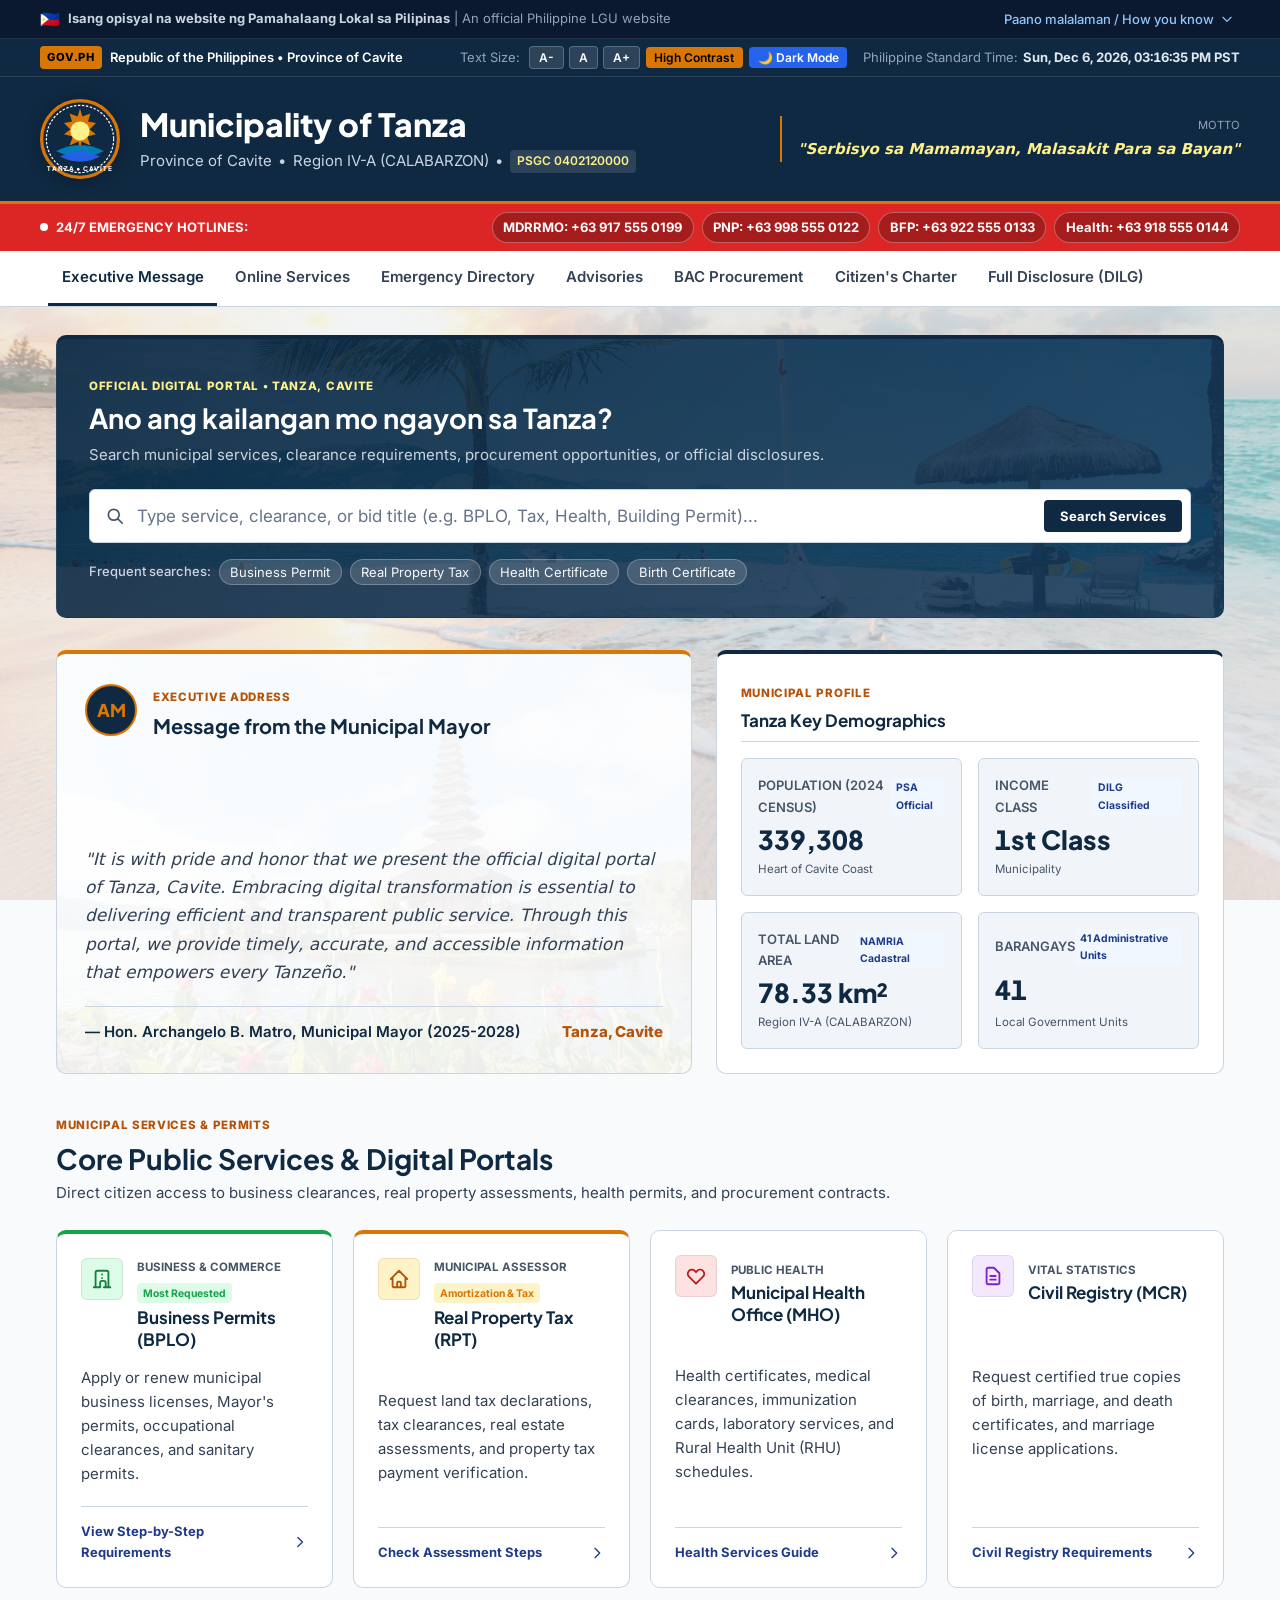
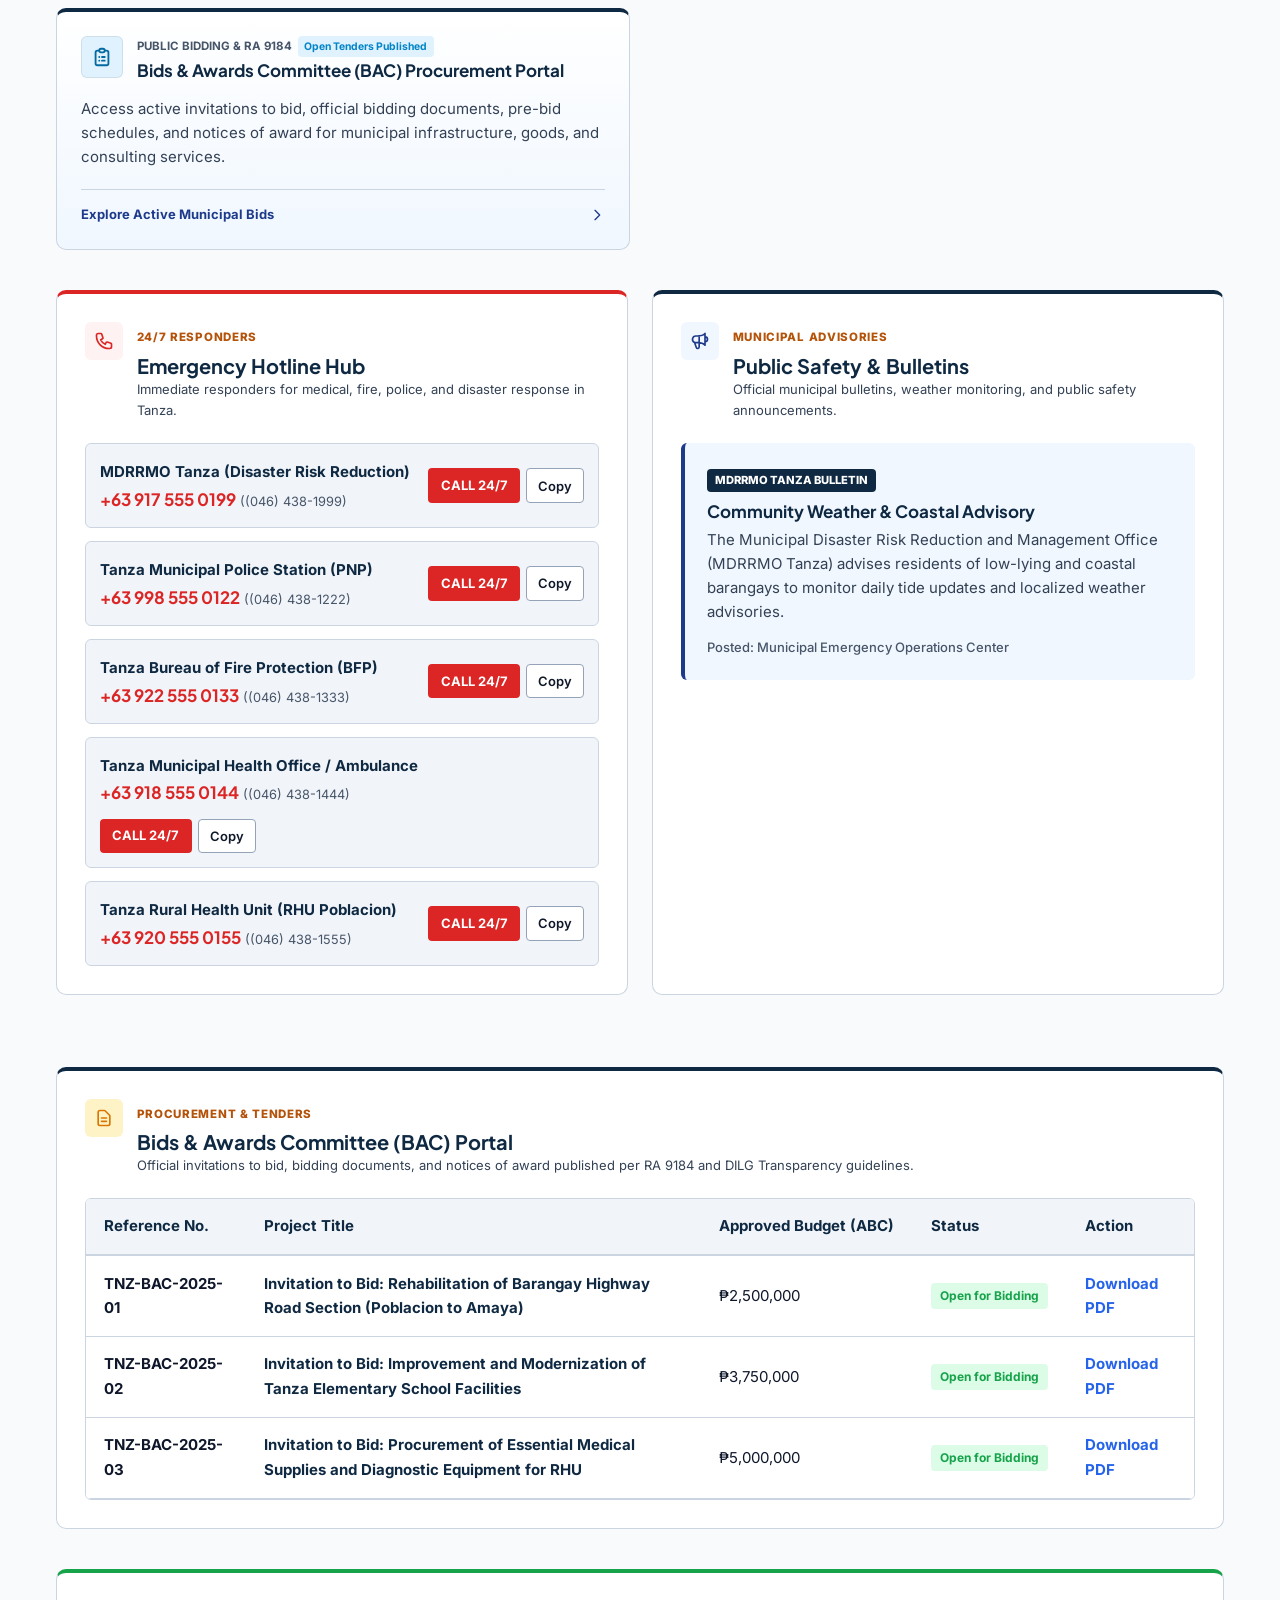
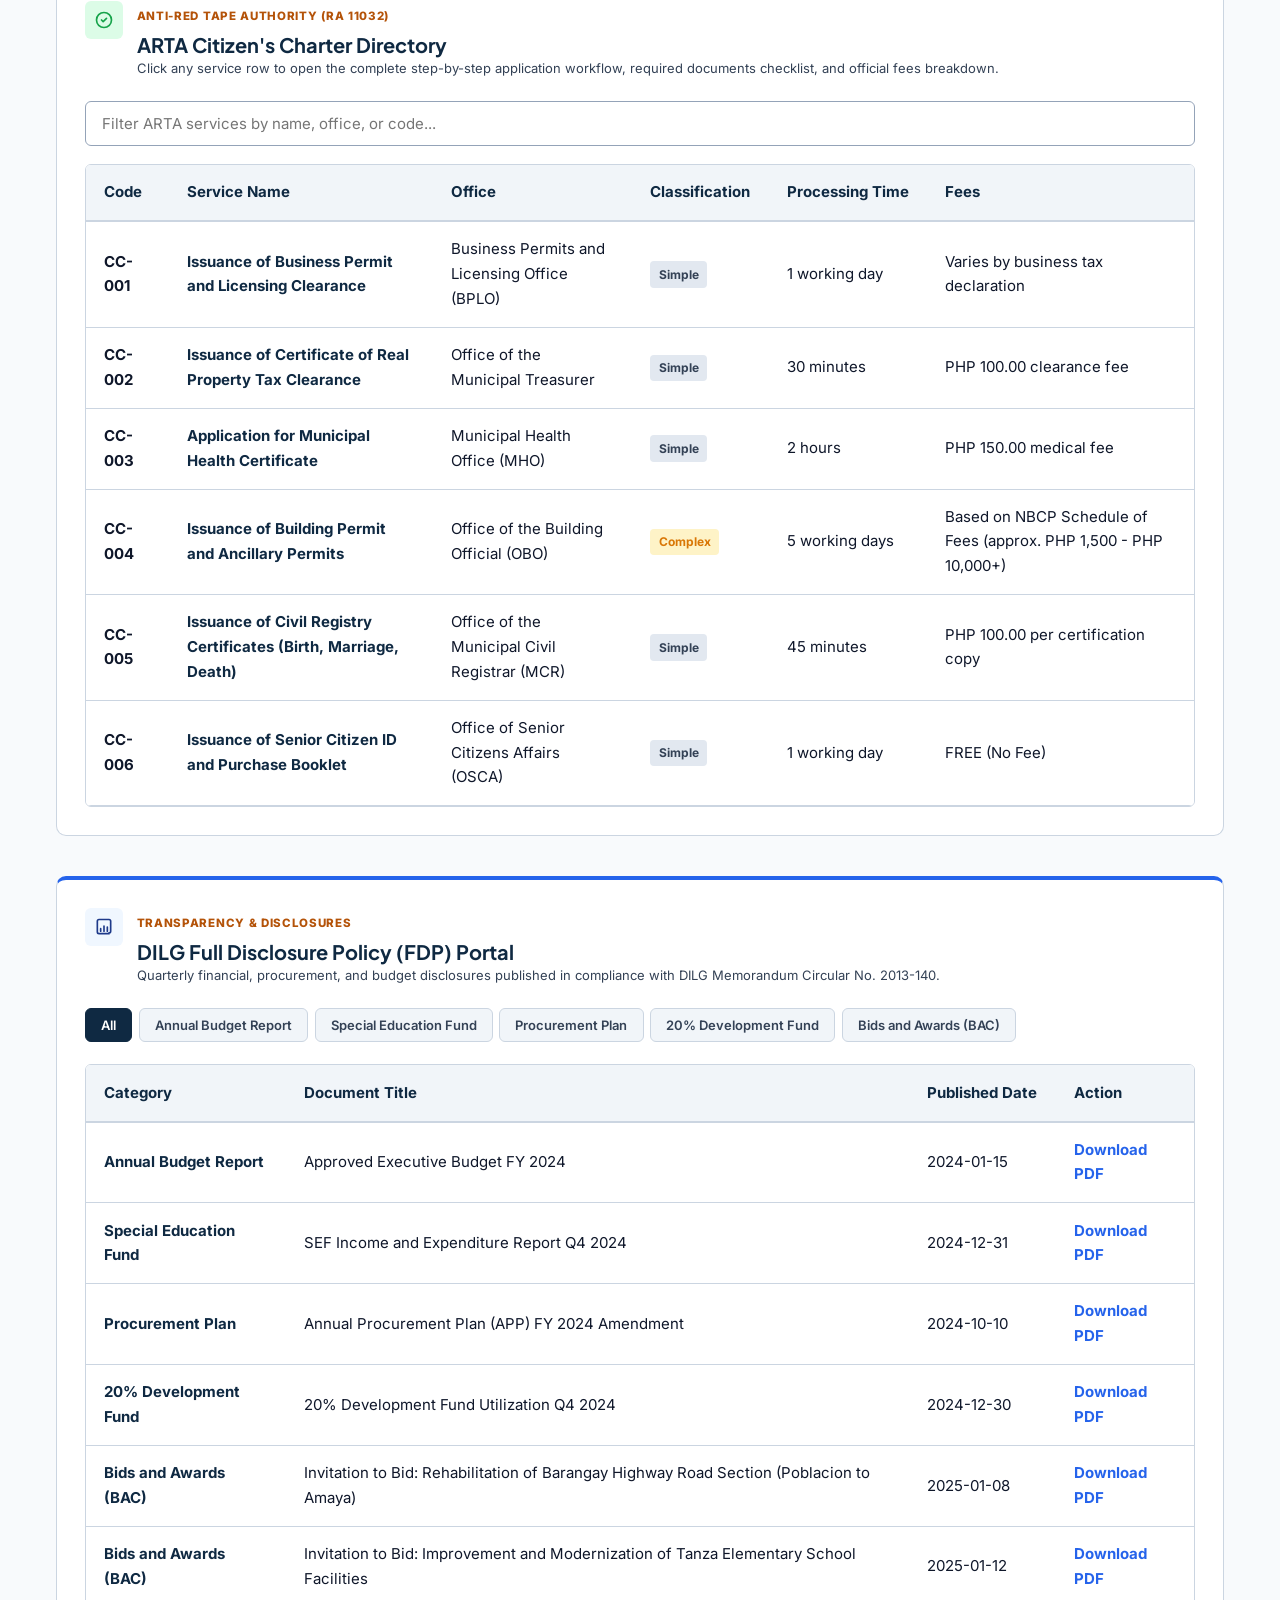
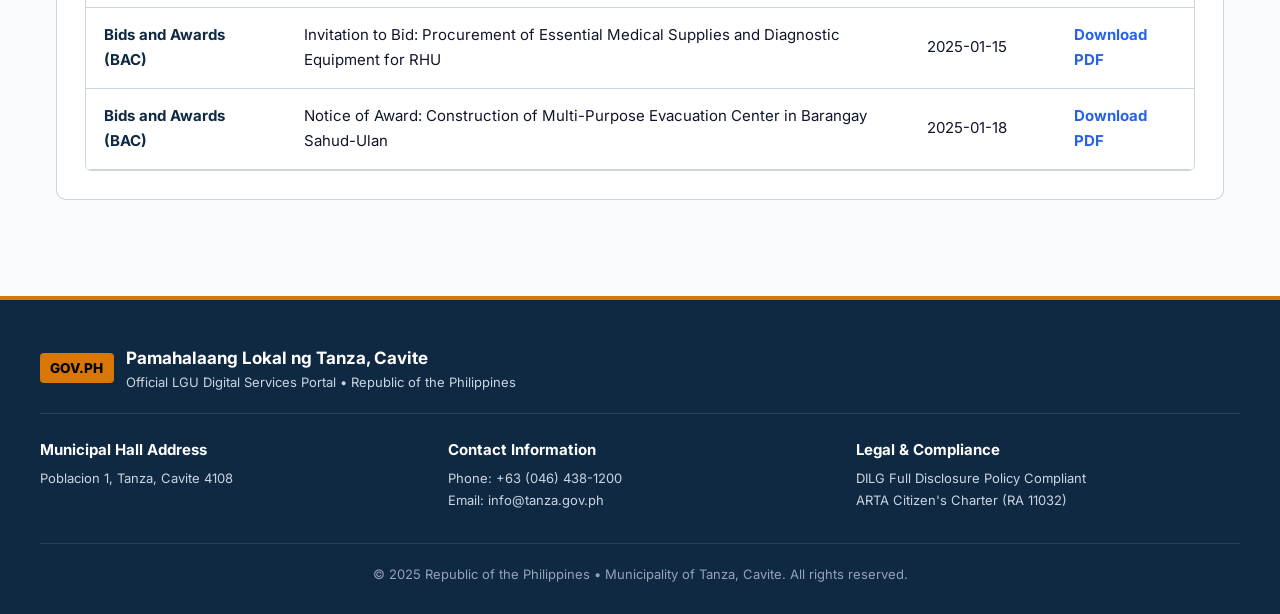
==== commit f2e75714: "fix(ui): resolve typography compression, remove drop shadows, add dark mode & fix high contrast - Re" ====
--- a/index.html
+++ b/index.html
@@ -11,7 +11,7 @@
   <link href="https://fonts.googleapis.com/css2?family=Inter:wght@400;500;600;700&family=Plus+Jakarta+Sans:wght@600;700;800&display=swap" rel="stylesheet">
 
   <!-- Main Stylesheet -->
-  <link rel="stylesheet" href="css/style.css?v=11.0.0">
+  <link rel="stylesheet" href="css/style.css?v=12.0.0">
 </head>
 <body>
 
@@ -79,7 +79,7 @@
         <span class="gov-brand-title">Republic of the Philippines &bull; Province of Cavite</span>
       </div>
 
-      <!-- Accessibility & Time Controls -->
+      <!-- Accessibility & Theme Controls -->
       <div class="utility-controls-group">
         <div class="a11y-btn-group" aria-label="Accessibility Text Resize & Contrast">
           <span class="a11y-label">Text Size:</span>
@@ -88,6 +88,9 @@
           <button type="button" id="btn-font-increase" class="a11y-btn" title="Increase font size">A+</button>
           <button type="button" id="btn-high-contrast" class="a11y-btn contrast-toggle" title="Toggle high contrast mode">
             <span>High Contrast</span>
+          </button>
+          <button type="button" id="btn-theme-toggle" class="a11y-btn theme-toggle" title="Toggle dark mode">
+            <span>🌙 Dark Mode</span>
           </button>
         </div>
 
@@ -178,9 +181,7 @@
             <svg viewBox="0 0 24 24" fill="none" stroke="currentColor" stroke-width="2.2"><path stroke-linecap="round" stroke-linejoin="round" d="M21 21l-6-6m2-5a7 7 0 11-14 0 7 7 0 0114 0z"/></svg>
           </div>
           <input type="text" id="universal-search-input" class="universal-input" placeholder="Type service, clearance, or bid title (e.g. BPLO, Tax, Health, Building Permit)...">
-          <div class="search-shortcut-hint">
-            <kbd class="kbd-pill">⌘K</kbd> or <kbd class="kbd-pill">/</kbd>
-          </div>
+          <button type="button" id="universal-search-btn" class="search-submit-btn" onclick="document.getElementById('universal-search-input').focus()">Search Services</button>
           <button type="button" id="universal-search-clear" class="search-clear-btn" title="Clear search" aria-label="Clear search">&times;</button>
         </div>
 
--- a/css/style.css
+++ b/css/style.css
@@ -1,7 +1,7 @@
 /* ==========================================================================
    LGU PH Web - Municipality of Tanza Official LGU Digital Portal
    Institutional Philippine Government Civic Design System
-   Version: 11.0.0 (Tanza Landscape Motion Background System)
+   Version: 12.0.0 (Visible Tanza Landscape, Dark Mode & High Contrast Fix)
    ========================================================================== */
 
 @import url('https://fonts.googleapis.com/css2?family=Inter:wght@400;500;600;700&family=Plus+Jakarta+Sans:wght@600;700;800&display=swap');
@@ -28,15 +28,15 @@
 
   /* High Contrast Typography */
   --text-main: #0f172a;
-  --text-muted: #475569;
-  --text-subtle: #64748b;
+  --text-muted: #334155;
+  --text-subtle: #475569;
   --text-inverse: #ffffff;
   --text-inverse-muted: #cbd5e1;
 
-  /* Crisp Neutral Borders */
-  --border-color: #e2e8f0;
-  --border-dark: #cbd5e1;
-  --border-navy: rgba(15, 41, 66, 0.15);
+  /* Crisp Neutral Borders (Zero Vibe-Coded Floating Shadows) */
+  --border-color: #cbd5e1;
+  --border-dark: #94a3b8;
+  --border-navy: rgba(15, 41, 66, 0.18);
 
   /* Status Colors */
   --color-emergency: #dc2626;
@@ -60,21 +60,41 @@
   --text-xl: clamp(1.35rem, 1.2rem + 0.8vw, 1.75rem);
   --text-2xl: clamp(1.75rem, 1.4rem + 1.5vw, 2.25rem);
 
-  /* Border Radii (Institutional Scale) */
+  /* Border Radii */
   --radius-xs: 4px;
   --radius-sm: 6px;
   --radius-md: 10px;
   --radius-lg: 14px;
   --radius-full: 9999px;
 
-  /* Elevation Shadows */
-  --shadow-sm: 0 1px 3px 0 rgba(15, 23, 42, 0.06), 0 1px 2px 0 rgba(15, 23, 42, 0.04);
-  --shadow-md: 0 4px 8px -1px rgba(15, 23, 42, 0.08), 0 2px 4px -2px rgba(15, 23, 42, 0.04);
-  --shadow-lg: 0 10px 20px -3px rgba(15, 23, 42, 0.1), 0 4px 6px -4px rgba(15, 23, 42, 0.04);
+  /* Zero Floating Drop Shadows (Clean Institutional Crisp Borders) */
+  --shadow-sm: none;
+  --shadow-md: none;
+  --shadow-lg: 0 4px 12px rgba(15, 23, 42, 0.15);
 
   /* Transitions */
   --transition-fast: 150ms cubic-bezier(0.16, 1, 0.3, 1);
   --transition-normal: 220ms cubic-bezier(0.16, 1, 0.3, 1);
+}
+
+/* Dark Mode Tokens */
+html.dark-theme {
+  --bg-page: #0f172a;
+  --bg-card: #1e293b;
+  --bg-card-alt: #0f172a;
+  --bg-header: #020617;
+  --bg-banner: #020617;
+
+  --text-main: #f8fafc;
+  --text-muted: #cbd5e1;
+  --text-subtle: #94a3b8;
+  --text-inverse: #ffffff;
+  --text-inverse-muted: #94a3b8;
+
+  --border-color: #334155;
+  --border-dark: #475569;
+  --color-primary-navy: #f8fafc;
+  --color-primary-tint: #1e293b;
 }
 
 /* ==========================================================================
@@ -95,7 +115,8 @@
   font-family: var(--font-sans);
   color: var(--text-main);
   background-color: var(--bg-page);
-  line-height: 1.55;
+  line-height: 1.65;
+  letter-spacing: normal;
   -webkit-font-smoothing: antialiased;
   -moz-osx-font-smoothing: grayscale;
   min-height: 100vh;
@@ -107,9 +128,9 @@
 h1, h2, h3, h4, h5, h6 {
   font-family: var(--font-heading);
   color: var(--color-primary-navy);
-  letter-spacing: -0.02em;
+  letter-spacing: normal;
   font-weight: 700;
-  line-height: 1.25;
+  line-height: 1.3;
 }
 
 a {
@@ -142,10 +163,10 @@
 /* Eyebrow Category Badges */
 .eyebrow-tag {
   display: inline-block;
-  font-size: 0.7rem;
+  font-size: 0.72rem;
   font-weight: 800;
   text-transform: uppercase;
-  letter-spacing: 0.08em;
+  letter-spacing: 0.06em;
   margin-bottom: 0.35rem;
 }
 
@@ -165,7 +186,7 @@
 .accent-bar-blue { border-top: 4px solid var(--color-primary-light) !important; }
 
 /* ==========================================================================
-   00.A Fixed Full-Page Moving Tanza Landscape Background System
+   00.A Fixed Full-Page Visible Tanza Landscape Background System
    ========================================================================== */
 .global-landscape-bg {
   position: fixed;
@@ -210,24 +231,31 @@
 }
 
 @keyframes landscapeFade1 {
-  0%, 45% { opacity: 0.25; }
-  50%, 95% { opacity: 0.06; }
-  100% { opacity: 0.25; }
+  0%, 45% { opacity: 0.55; }
+  50%, 95% { opacity: 0.15; }
+  100% { opacity: 0.55; }
 }
 
 @keyframes landscapeFade2 {
-  0%, 45% { opacity: 0.06; }
-  50%, 95% { opacity: 0.25; }
-  100% { opacity: 0.06; }
+  0%, 45% { opacity: 0.15; }
+  50%, 95% { opacity: 0.55; }
+  100% { opacity: 0.15; }
 }
 
 .landscape-overlay-mask {
   position: absolute;
   inset: 0;
   background: linear-gradient(180deg, 
-    rgba(248, 250, 252, 0.84) 0%, 
-    rgba(248, 250, 252, 0.80) 45%, 
-    rgba(248, 250, 252, 0.88) 100%);
+    rgba(248, 250, 252, 0.58) 0%, 
+    rgba(248, 250, 252, 0.52) 45%, 
+    rgba(248, 250, 252, 0.62) 100%);
+}
+
+html.dark-theme .landscape-overlay-mask {
+  background: linear-gradient(180deg, 
+    rgba(15, 23, 42, 0.72) 0%, 
+    rgba(15, 23, 42, 0.68) 45%, 
+    rgba(15, 23, 42, 0.78) 100%);
 }
 
 /* ==========================================================================
@@ -347,7 +375,7 @@
   background-color: var(--color-primary-navy);
   color: #ffffff;
   border-bottom: 1px solid rgba(255, 255, 255, 0.12);
-  padding: 0.4rem 1rem;
+  padding: 0.45rem 1rem;
   font-size: var(--text-xs);
 }
 
@@ -379,31 +407,31 @@
 
 .gov-brand-title {
   font-weight: 600;
-  letter-spacing: 0.02em;
 }
 
 .utility-controls-group {
   display: flex;
   align-items: center;
-  gap: 1.25rem;
+  gap: 1rem;
+  flex-wrap: wrap;
 }
 
 .a11y-btn-group {
   display: flex;
   align-items: center;
-  gap: 0.25rem;
+  gap: 0.35rem;
 }
 
 .a11y-label {
   color: #94a3b8;
-  margin-right: 0.25rem;
+  margin-right: 0.2rem;
 }
 
 .a11y-btn {
-  background: rgba(255, 255, 255, 0.1);
-  border: 1px solid rgba(255, 255, 255, 0.2);
-  color: #ffffff;
-  padding: 0.15rem 0.5rem;
+  background: rgba(255, 255, 255, 0.12);
+  border: 1px solid rgba(255, 255, 255, 0.22);
+  color: #ffffff;
+  padding: 0.2rem 0.55rem;
   border-radius: var(--radius-xs);
   font-size: 0.75rem;
   font-weight: 600;
@@ -412,13 +440,18 @@
 }
 
 .a11y-btn:hover {
-  background: rgba(255, 255, 255, 0.25);
+  background: rgba(255, 255, 255, 0.28);
 }
 
 .a11y-btn.contrast-toggle {
-  margin-left: 0.35rem;
   background: var(--color-gold);
   color: #000000;
+  border: none;
+}
+
+.a11y-btn.theme-toggle {
+  background: #2563eb;
+  color: #ffffff;
   border: none;
 }
 
@@ -440,7 +473,7 @@
 .main-header {
   background-color: var(--bg-header);
   color: #ffffff;
-  padding: 1.25rem 1rem;
+  padding: 1.35rem 1rem;
   border-bottom: 3px solid var(--color-gold);
 }
 
@@ -478,7 +511,6 @@
   font-size: clamp(1.5rem, 1.2rem + 1vw, 2rem);
   margin-bottom: 0.2rem;
   font-weight: 800;
-  letter-spacing: -0.02em;
 }
 
 .lgu-title p {
@@ -497,7 +529,6 @@
   border-radius: var(--radius-xs);
   font-size: 0.75rem;
   font-weight: 600;
-  letter-spacing: 0.03em;
 }
 
 .header-tagline-badge {
@@ -510,7 +541,6 @@
   display: block;
   font-size: 0.7rem;
   text-transform: uppercase;
-  letter-spacing: 0.1em;
   color: #94a3b8;
 }
 
@@ -531,7 +561,6 @@
   background-color: var(--color-emergency);
   color: #ffffff;
   padding: 0.5rem 1rem;
-  box-shadow: 0 2px 8px rgba(220, 38, 38, 0.25);
 }
 
 .emergency-bar-inner {
@@ -549,7 +578,6 @@
   align-items: center;
   gap: 0.5rem;
   font-size: var(--text-xs);
-  letter-spacing: 0.03em;
   white-space: nowrap;
 }
 
@@ -594,9 +622,8 @@
    05. Main Navigation Bar
    ========================================================================== */
 .main-nav-bar {
-  background-color: #ffffff;
+  background-color: var(--bg-card);
   border-bottom: 1px solid var(--border-color);
-  box-shadow: var(--shadow-sm);
 }
 
 .nav-container {
@@ -640,36 +667,35 @@
 .portal-main-content {
   max-width: 1200px;
   width: 100%;
-  margin: 1.5rem auto 3rem;
+  margin: 1.75rem auto 3.5rem;
   padding: 0 1rem;
   flex: 1;
 }
 
 /* Universal Search Section */
 .universal-search-section {
-  margin-bottom: 1.75rem;
+  margin-bottom: 2rem;
 }
 
 .search-hero-card {
   background: linear-gradient(135deg, rgba(15, 41, 66, 0.92) 0%, rgba(21, 58, 92, 0.88) 100%),
               url('../images/tanza_sunset_coast.jpg') center/cover no-repeat;
   color: #ffffff;
-  padding: 1.75rem;
+  padding: 2rem;
   border-radius: var(--radius-md);
-  box-shadow: var(--shadow-md);
-  border: 1px solid rgba(255, 255, 255, 0.1);
+  border: 1px solid var(--border-navy);
 }
 
 .search-hero-header h2 {
   color: #ffffff;
-  font-size: clamp(1.25rem, 1.1rem + 0.6vw, 1.65rem);
+  font-size: clamp(1.35rem, 1.15rem + 0.7vw, 1.75rem);
   margin-bottom: 0.35rem;
 }
 
 .search-hero-header p {
   color: #cbd5e1;
   font-size: var(--text-sm);
-  margin-bottom: 1.25rem;
+  margin-bottom: 1.35rem;
 }
 
 .search-input-wrapper {
@@ -679,7 +705,7 @@
   background: #ffffff;
   border-radius: var(--radius-sm);
   padding: 0.25rem 0.5rem;
-  box-shadow: inset 0 1px 3px rgba(0,0,0,0.1);
+  border: 1px solid var(--border-color);
 }
 
 .search-icon-prefix {
@@ -697,29 +723,28 @@
   outline: none;
   padding: 0.75rem 0.75rem;
   font-size: var(--text-base);
-  color: var(--text-main);
+  color: #0f172a;
   background: transparent;
 }
 
 .universal-input::placeholder {
-  color: #94a3b8;
-}
-
-.search-shortcut-hint {
-  display: flex;
-  gap: 0.25rem;
-  margin-right: 0.5rem;
-}
-
-.kbd-pill {
-  background: #f1f5f9;
-  border: 1px solid #cbd5e1;
-  color: var(--text-muted);
-  font-size: 0.75rem;
-  font-weight: 600;
-  padding: 0.15rem 0.4rem;
+  color: #64748b;
+}
+
+.search-submit-btn {
+  background: var(--color-primary-navy);
+  color: #ffffff;
+  border: none;
+  padding: 0.5rem 1rem;
   border-radius: var(--radius-xs);
-  font-family: monospace;
+  font-size: var(--text-xs);
+  font-weight: 700;
+  cursor: pointer;
+  white-space: nowrap;
+}
+
+.search-submit-btn:hover {
+  background: var(--color-primary-blue);
 }
 
 .search-clear-btn {
@@ -746,14 +771,14 @@
 }
 
 .quick-tag-label {
-  color: #94a3b8;
+  color: #cbd5e1;
   font-weight: 500;
 }
 
 .quick-tag-btn {
-  background: rgba(255, 255, 255, 0.12);
+  background: rgba(255, 255, 255, 0.15);
   color: #f8fafc;
-  border: 1px solid rgba(255, 255, 255, 0.2);
+  border: 1px solid rgba(255, 255, 255, 0.25);
   padding: 0.25rem 0.65rem;
   border-radius: var(--radius-full);
   font-size: var(--text-xs);
@@ -770,13 +795,13 @@
    07. Executive Hero & Stats Panel
    ========================================================================== */
 .executive-hero-section {
-  margin-bottom: 2rem;
+  margin-bottom: 2.25rem;
 }
 
 .executive-hero-grid {
   display: grid;
   grid-template-columns: 1.25fr 1fr;
-  gap: 1.25rem;
+  gap: 1.5rem;
 }
 
 @media (max-width: 900px) {
@@ -790,18 +815,22 @@
               url('../images/philippine_heritage.jpg') center/cover no-repeat;
   border: 1px solid var(--border-color);
   border-radius: var(--radius-md);
-  padding: 1.5rem;
-  box-shadow: var(--shadow-sm);
+  padding: 1.75rem;
   display: flex;
   flex-direction: column;
   justify-content: space-between;
 }
 
+html.dark-theme .executive-message-card {
+  background: linear-gradient(180deg, rgba(30, 41, 59, 0.96) 0%, rgba(30, 41, 59, 0.92) 100%),
+              url('../images/philippine_heritage.jpg') center/cover no-repeat;
+}
+
 .executive-card-header {
   display: flex;
   align-items: center;
   gap: 1rem;
-  margin-bottom: 1rem;
+  margin-bottom: 1.25rem;
 }
 
 .mayor-avatar-badge {
@@ -827,13 +856,13 @@
 .executive-quote p {
   font-size: var(--text-base);
   color: var(--text-muted);
-  line-height: 1.6;
+  line-height: 1.65;
   font-style: italic;
 }
 
 .executive-signature {
-  margin-top: 1rem;
-  padding-top: 0.75rem;
+  margin-top: 1.25rem;
+  padding-top: 0.85rem;
   border-top: 1px solid var(--border-color);
   display: flex;
   justify-content: space-between;
@@ -845,20 +874,24 @@
   gap: 0.5rem;
 }
 
+.executive-location {
+  color: var(--color-gold-dark);
+  font-weight: 800;
+}
+
 /* Stat Panel */
 .stat-panel {
   background-color: var(--bg-card);
   border: 1px solid var(--border-color);
   border-radius: var(--radius-md);
-  padding: 1.25rem;
-  box-shadow: var(--shadow-sm);
+  padding: 1.5rem;
   display: flex;
   flex-direction: column;
 }
 
 .panel-header-compact {
-  margin-bottom: 0.85rem;
-  padding-bottom: 0.5rem;
+  margin-bottom: 1rem;
+  padding-bottom: 0.65rem;
   border-bottom: 1px solid var(--border-color);
 }
 
@@ -870,7 +903,7 @@
 .stat-grid-crafted {
   display: grid;
   grid-template-columns: repeat(2, 1fr);
-  gap: 0.85rem;
+  gap: 1rem;
   flex: 1;
 }
 
@@ -878,7 +911,7 @@
   background-color: var(--bg-card-alt);
   border: 1px solid var(--border-color);
   border-radius: var(--radius-sm);
-  padding: 0.85rem 0.95rem;
+  padding: 1rem;
   display: flex;
   flex-direction: column;
   justify-content: space-between;
@@ -888,7 +921,7 @@
   display: flex;
   justify-content: space-between;
   align-items: center;
-  margin-bottom: 0.25rem;
+  margin-bottom: 0.35rem;
 }
 
 .stat-label {
@@ -896,7 +929,6 @@
   font-weight: 600;
   color: var(--text-subtle);
   text-transform: uppercase;
-  letter-spacing: 0.03em;
 }
 
 .stat-provenance {
@@ -910,28 +942,28 @@
 
 .stat-value {
   font-family: var(--font-heading);
-  font-size: clamp(1.25rem, 1rem + 0.8vw, 1.65rem);
+  font-size: clamp(1.3rem, 1rem + 0.8vw, 1.7rem);
   font-weight: 800;
   color: var(--color-primary-navy);
   font-variant-numeric: tabular-nums;
-  line-height: 1.2;
+  line-height: 1.25;
 }
 
 .stat-sub {
   font-size: 0.72rem;
   color: var(--text-subtle);
-  margin-top: 0.15rem;
+  margin-top: 0.2rem;
 }
 
 /* ==========================================================================
    08. Core Public Services Grid & Asymmetric Cards
    ========================================================================== */
 .portal-section {
-  margin-bottom: 2.25rem;
+  margin-bottom: 2.5rem;
 }
 
 .section-title-group {
-  margin-bottom: 1.25rem;
+  margin-bottom: 1.5rem;
 }
 
 .section-title-group h2 {
@@ -947,25 +979,24 @@
 .service-actions-grid {
   display: grid;
   grid-template-columns: repeat(auto-fit, minmax(260px, 1fr));
-  gap: 1rem;
+  gap: 1.25rem;
 }
 
 .action-card {
   background-color: var(--bg-card);
   border: 1px solid var(--border-color);
   border-radius: var(--radius-md);
-  padding: 1.25rem;
-  box-shadow: var(--shadow-sm);
+  padding: 1.5rem;
   display: flex;
   flex-direction: column;
   justify-content: space-between;
-  transition: transform var(--transition-fast), border-color var(--transition-fast), box-shadow var(--transition-fast);
+  transition: transform var(--transition-fast), border-color var(--transition-fast);
 }
 
 .action-card:hover {
   transform: translateY(-2px);
   border-color: var(--color-primary-blue);
-  box-shadow: var(--shadow-md);
+  background-color: var(--bg-card-alt);
 }
 
 /* Featured Card Variations */
@@ -980,7 +1011,7 @@
 .action-card.card-featured-bac {
   border-top: 4px solid var(--color-primary-navy);
   grid-column: span 2;
-  background: linear-gradient(180deg, #ffffff 0%, var(--color-primary-tint) 100%);
+  background: linear-gradient(180deg, var(--bg-card) 0%, var(--color-primary-tint) 100%);
 }
 
 @media (max-width: 768px) {
@@ -993,7 +1024,7 @@
   display: flex;
   align-items: flex-start;
   gap: 0.85rem;
-  margin-bottom: 0.85rem;
+  margin-bottom: 1rem;
 }
 
 .action-card-icon {
@@ -1004,7 +1035,7 @@
   display: flex;
   align-items: center;
   justify-content: center;
-  border: 1px solid rgba(0, 0, 0, 0.05);
+  border: 1px solid rgba(0, 0, 0, 0.08);
 }
 
 .action-card-icon svg {
@@ -1027,10 +1058,9 @@
 }
 
 .action-card-category {
-  font-size: 0.7rem;
+  font-size: 0.72rem;
   font-weight: 700;
   text-transform: uppercase;
-  letter-spacing: 0.05em;
   color: var(--text-subtle);
 }
 
@@ -1053,8 +1083,8 @@
 .action-card p {
   font-size: var(--text-sm);
   color: var(--text-muted);
-  line-height: 1.5;
-  margin-bottom: 1rem;
+  line-height: 1.6;
+  margin-bottom: 1.25rem;
 }
 
 .action-card-footer {
@@ -1064,7 +1094,7 @@
   font-size: var(--text-xs);
   font-weight: 700;
   color: var(--color-primary-blue);
-  padding-top: 0.75rem;
+  padding-top: 0.85rem;
   border-top: 1px solid var(--border-color);
 }
 
@@ -1084,8 +1114,8 @@
 .portal-grid-2col {
   display: grid;
   grid-template-columns: 1fr 1fr;
-  gap: 1.25rem;
-  margin-bottom: 2.25rem;
+  gap: 1.5rem;
+  margin-bottom: 2.5rem;
 }
 
 @media (max-width: 850px) {
@@ -1098,20 +1128,19 @@
   background-color: var(--bg-card);
   border: 1px solid var(--border-color);
   border-radius: var(--radius-md);
-  padding: 1.5rem;
-  box-shadow: var(--shadow-sm);
-  margin-bottom: 1.75rem;
+  padding: 1.75rem;
+  margin-bottom: 2rem;
 }
 
 .portal-card.full-width-card {
-  margin-bottom: 2.25rem;
+  margin-bottom: 2.5rem;
 }
 
 .card-title-group {
   display: flex;
   align-items: flex-start;
   gap: 0.85rem;
-  margin-bottom: 1.25rem;
+  margin-bottom: 1.35rem;
 }
 
 .card-title-icon {
@@ -1148,14 +1177,14 @@
   list-style: none;
   display: flex;
   flex-direction: column;
-  gap: 0.75rem;
+  gap: 0.85rem;
 }
 
 .emergency-item {
   display: flex;
   align-items: center;
   justify-content: space-between;
-  padding: 0.75rem;
+  padding: 0.85rem;
   background-color: var(--bg-card-alt);
   border-radius: var(--radius-sm);
   border: 1px solid var(--border-color);
@@ -1163,6 +1192,11 @@
   flex-wrap: wrap;
 }
 
+.agency-title {
+  color: var(--color-primary-navy);
+  font-size: var(--text-sm);
+}
+
 .phone-number {
   font-family: var(--font-heading);
   font-weight: 700;
@@ -1170,6 +1204,11 @@
   font-size: var(--text-base);
 }
 
+.landline-sub {
+  font-size: 0.8rem;
+  color: var(--text-subtle);
+}
+
 .btn-group-hotline {
   display: flex;
   gap: 0.35rem;
@@ -1180,7 +1219,7 @@
   color: #ffffff;
   font-size: var(--text-xs);
   font-weight: 700;
-  padding: 0.35rem 0.75rem;
+  padding: 0.4rem 0.8rem;
   border-radius: var(--radius-xs);
   transition: background var(--transition-fast);
 }
@@ -1191,12 +1230,12 @@
 }
 
 .btn-copy {
-  background-color: #ffffff;
+  background-color: var(--bg-card);
   border: 1px solid var(--border-dark);
   color: var(--text-main);
   font-size: var(--text-xs);
   font-weight: 600;
-  padding: 0.35rem 0.6rem;
+  padding: 0.4rem 0.7rem;
   border-radius: var(--radius-xs);
   cursor: pointer;
 }
@@ -1210,7 +1249,7 @@
   background-color: var(--color-primary-tint);
   border-left: 4px solid var(--color-primary-blue);
   border-radius: var(--radius-sm);
-  padding: 1.25rem;
+  padding: 1.35rem;
 }
 
 .advisory-badge {
@@ -1222,7 +1261,6 @@
   padding: 0.15rem 0.5rem;
   border-radius: var(--radius-xs);
   margin-bottom: 0.5rem;
-  letter-spacing: 0.04em;
 }
 
 .advisory-box h3 {
@@ -1234,8 +1272,8 @@
 .advisory-box p {
   font-size: var(--text-sm);
   color: var(--text-muted);
-  line-height: 1.5;
-  margin-bottom: 0.75rem;
+  line-height: 1.6;
+  margin-bottom: 0.85rem;
 }
 
 .advisory-footer {
@@ -1259,20 +1297,20 @@
   border-collapse: collapse;
   text-align: left;
   font-size: var(--text-sm);
-  background-color: #ffffff;
+  background-color: var(--bg-card);
 }
 
 .data-table th {
   background-color: var(--bg-card-alt);
   color: var(--color-primary-navy);
   font-weight: 700;
-  padding: 0.85rem 1rem;
+  padding: 0.95rem 1.15rem;
   border-bottom: 2px solid var(--border-color);
   white-space: nowrap;
 }
 
 .data-table td {
-  padding: 0.85rem 1rem;
+  padding: 0.95rem 1.15rem;
   border-bottom: 1px solid var(--border-color);
   color: var(--text-main);
   vertical-align: middle;
@@ -1290,10 +1328,19 @@
   outline: 2px solid var(--color-primary-blue);
 }
 
+.service-name-text {
+  color: var(--color-primary-navy);
+}
+
+.pdf-link {
+  color: var(--color-primary-light);
+  font-weight: 700;
+}
+
 .table-loading {
   text-align: center;
   color: var(--text-subtle);
-  padding: 2rem !important;
+  padding: 2.5rem !important;
 }
 
 /* Badges */
@@ -1313,15 +1360,17 @@
 
 /* Charter Filter Bar */
 .charter-filter-bar {
-  margin-bottom: 1rem;
+  margin-bottom: 1.15rem;
 }
 
 .charter-filter-input {
   width: 100%;
-  padding: 0.65rem 0.85rem;
+  padding: 0.75rem 1rem;
   border: 1px solid var(--border-dark);
   border-radius: var(--radius-sm);
   font-size: var(--text-sm);
+  background-color: var(--bg-card);
+  color: var(--text-main);
   outline: none;
 }
 
@@ -1333,8 +1382,8 @@
 /* FDP Tabs */
 .tab-buttons {
   display: flex;
-  gap: 0.35rem;
-  margin-bottom: 1rem;
+  gap: 0.4rem;
+  margin-bottom: 1.15rem;
   overflow-x: auto;
   padding-bottom: 0.25rem;
 }
@@ -1345,7 +1394,7 @@
   color: var(--text-muted);
   font-size: var(--text-xs);
   font-weight: 600;
-  padding: 0.45rem 0.85rem;
+  padding: 0.5rem 0.95rem;
   border-radius: var(--radius-sm);
   cursor: pointer;
   white-space: nowrap;
@@ -1387,7 +1436,7 @@
 }
 
 .modal-container {
-  background-color: #ffffff;
+  background-color: var(--bg-card);
   border-radius: var(--radius-md);
   box-shadow: var(--shadow-lg);
   max-width: 650px;
@@ -1476,7 +1525,7 @@
   justify-content: space-between;
   align-items: center;
   background-color: var(--color-primary-tint);
-  border: 1px solid #bfdbfe;
+  border: 1px solid var(--border-color);
   padding: 0.85rem 1.25rem;
   border-radius: var(--radius-sm);
   font-size: var(--text-sm);
@@ -1514,7 +1563,7 @@
 .main-footer {
   background-color: var(--color-primary-navy);
   color: #ffffff;
-  padding: 2.5rem 1rem 1.5rem;
+  padding: 2.75rem 1rem 1.75rem;
   margin-top: auto;
   border-top: 4px solid var(--color-gold);
 }
@@ -1545,6 +1594,7 @@
 .footer-title {
   font-weight: 700;
   font-size: var(--text-base);
+  color: #ffffff;
 }
 
 .footer-sub {
@@ -1577,7 +1627,7 @@
 }
 
 /* ==========================================================================
-   13. Accessibility High Contrast Mode & Scaling
+   13. Complete High Contrast Mode Audit Fix
    ========================================================================== */
 html.high-contrast {
   --bg-page: #000000;
@@ -1586,28 +1636,60 @@
   --bg-header: #000000;
   --bg-banner: #000000;
 
-  --text-main: #ffffff;
-  --text-muted: #ffffff;
-  --text-subtle: #ffff00;
-  --text-inverse: #ffffff;
-
-  --border-color: #ffffff;
-  --border-dark: #ffffff;
-
-  --color-primary-navy: #000000;
-  --color-primary-blue: #ffff00;
+  --text-main: #ffffff !important;
+  --text-muted: #ffffff !important;
+  --text-subtle: #ffff00 !important;
+  --text-inverse: #ffffff !important;
+
+  --border-color: #ffffff !important;
+  --border-dark: #ffffff !important;
+
+  --color-primary-navy: #ffffff !important;
+  --color-primary-blue: #ffff00 !important;
 }
 
 html.high-contrast body {
-  background-color: #000000;
-  color: #ffffff;
+  background-color: #000000 !important;
+  color: #ffffff !important;
+}
+
+html.high-contrast *,
+html.high-contrast h1,
+html.high-contrast h2,
+html.high-contrast h3,
+html.high-contrast h4,
+html.high-contrast p,
+html.high-contrast span,
+html.high-contrast td,
+html.high-contrast th,
+html.high-contrast strong,
+html.high-contrast a,
+html.high-contrast .stat-label,
+html.high-contrast .stat-value,
+html.high-contrast .stat-sub,
+html.high-contrast .action-card-category,
+html.high-contrast .service-name-text {
+  color: #ffffff !important;
+}
+
+html.high-contrast .eyebrow-tag,
+html.high-contrast .stat-provenance,
+html.high-contrast .phone-number,
+html.high-contrast .card-pill-tag,
+html.high-contrast .pdf-link {
+  color: #ffff00 !important;
 }
 
 html.high-contrast .portal-card,
 html.high-contrast .action-card,
-html.high-contrast .stat-card,
-html.high-contrast .data-table {
+html.high-contrast .stat-panel,
+html.high-contrast .stat-block,
+html.high-contrast .executive-message-card,
+html.high-contrast .search-hero-card,
+html.high-contrast .data-table,
+html.high-contrast .emergency-item {
   border: 2px solid #ffffff !important;
+  background-color: #000000 !important;
 }
 
 html.text-scale-sm { font-size: 14px; }
